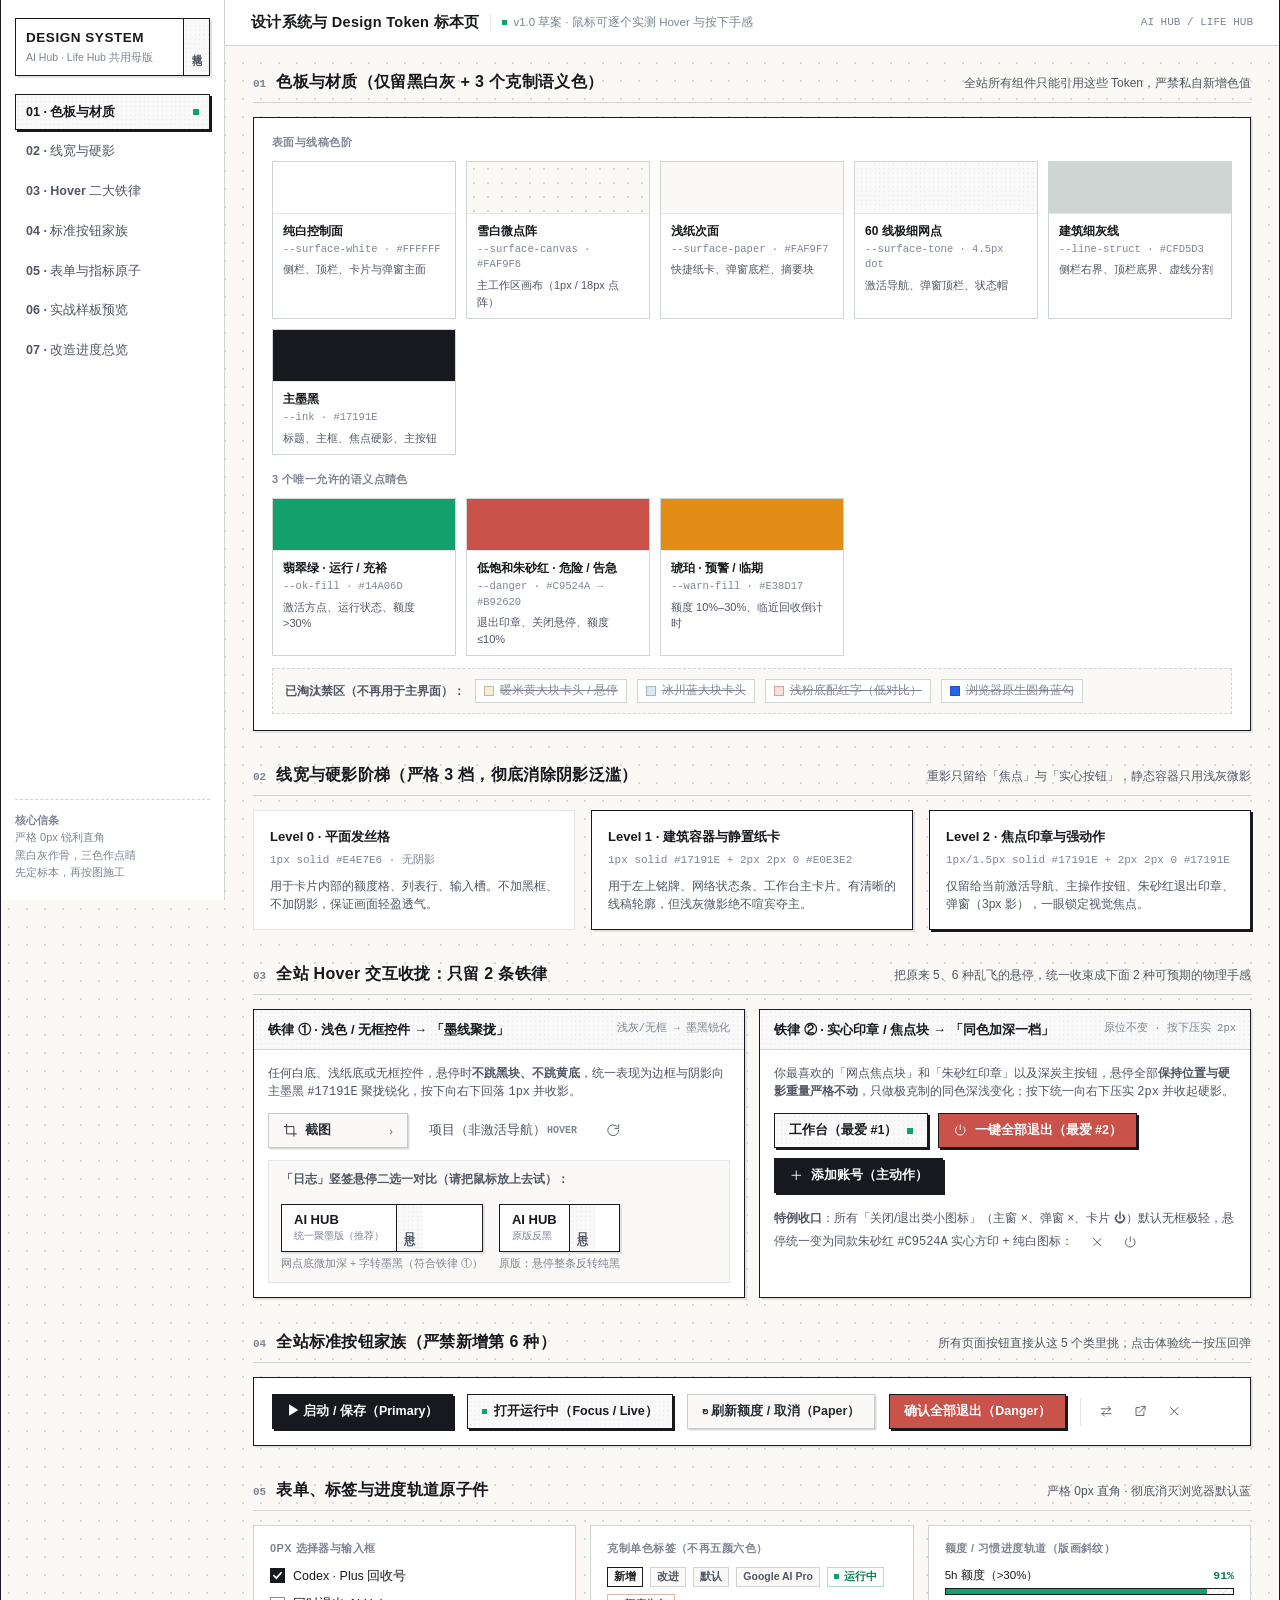
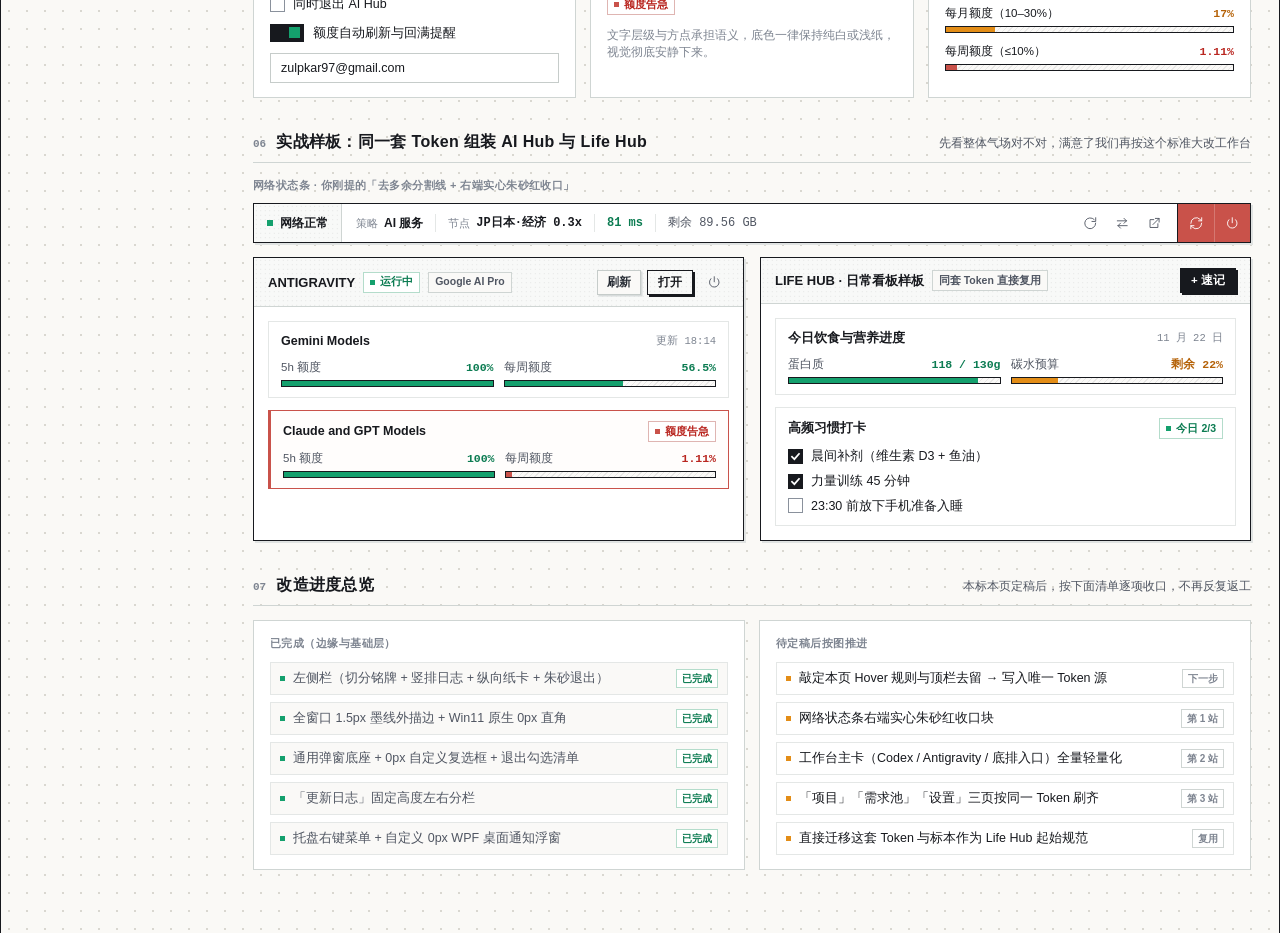
==== 设计系统标本.html @ 858db9a2 "新增 AI Hub & Life Hub 设计系统标本页并修复工作台双列 CSS 笔误" ====
<!DOCTYPE html>
<html lang="zh-CN">
<head>
  <meta charset="UTF-8" />
  <meta name="viewport" content="width=device-width, initial-scale=1.0" />
  <title>AI Hub &amp; Life Hub · Design System 标本页</title>
  <style>
    /* ==========================================================================
       AI HUB / LIFE HUB — UNIFIED DESIGN TOKENS (v1.0 Draft)
       核心 DNA：0px 锐利直角 · 纯白与雪白微点阵 · 60 线网点焦点 · 低饱和朱砂红印章
       ========================================================================== */
    :root {
      /* 1. Surfaces 表面材质 */
      --surface-white: #FFFFFF;        /* 纯白：侧栏、顶栏、卡片主面、弹窗正文 */
      --surface-canvas: #FAF9F6;       /* 雪白点阵底：右侧主画布 */
      --surface-canvas-dot: #D9D7D0;   /* 画布点阵：1px / 18px 步距 */
      --surface-paper: #FAF9F7;        /* 浅纸面：次按钮、表单底框、摘要块 */
      --surface-tone: #F8F9F8;         /* 网点底：激活导航、弹窗顶栏、状态头 */
      --surface-hover: #F5F6F5;        /* 轻悬停纸底 */

      /* 2. Ink & Borders 墨线与灰阶 */
      --ink: #17191E;                  /* 主墨黑：标题、焦点框、硬影、主按钮 */
      --ink-hover: #2C303A;            /* 墨黑主按钮悬停加深/微提亮 */
      --text-body: #262B33;            /* 正文深墨灰 */
      --text-secondary: #505662;       /* 次级说明文字 */
      --text-muted: #7E8591;           /* 弱信息、时间、版本号 */
      --line-struct: #CFD5D3;          /* 建筑分隔线：侧栏右界、顶栏底界、弹窗底线 */
      --line-subtle: #E4E7E6;          /* 内部发丝线：网格内框、卡片内分割 */
      --line-control: #C6CCCA;         /* 纸卡控件默认边框 */

      /* 3. Semantic Accents 仅保留 3 个克制语义色 */
      --ok: #0C7C52;                   /* 翡翠深绿文字 */
      --ok-fill: #14A06D;              /* 翡翠绿方点 / 正常进度条 */
      --warn: #B56208;                 /* 琥珀深字 */
      --warn-fill: #E38D17;            /* 琥珀进度条 / 临期提醒 */
      --danger: #C9524A;               /* 低饱和朱砂红（默认印章底色） */
      --danger-hover: #B92620;         /* 正砖红（悬停加深 / 危险文字） */

      /* 4. Elevation 硬影阶梯（严格 3 档） */
      --shadow-paper: 1.5px 1.5px 0 #D8DCDC;  /* Level 1：浅灰纸影（静置次控件） */
      --shadow-card: 2px 2px 0 #E0E3E2;       /* Level 1+：建筑容器微影（铭牌/网络条/卡片） */
      --shadow-ink: 2px 2px 0 #17191E;        /* Level 2：墨黑实心硬影（激活态/印章按钮） */
      --shadow-modal: 3px 3px 0 #17191E;      /* Level 3：弹窗浮层硬影 */

      /* 5. Motion */
      --t-press: 60ms;
      --t-fast: 90ms;
    }

    *, *::before, *::after {
      box-sizing: border-box;
      border-radius: 0 !important;
      outline: none;
    }

    html, body {
      margin: 0;
      padding: 0;
      background-color: var(--surface-canvas);
      background-image: radial-gradient(var(--surface-canvas-dot) 1px, transparent 1px);
      background-size: 18px 18px;
      color: var(--ink);
      font-family: "Segoe UI Variable Text", "Segoe UI", "Microsoft YaHei UI", "PingFang SC", sans-serif;
      font-size: 13.5px;
      line-height: 1.5;
      -webkit-font-smoothing: antialiased;
    }

    .mono {
      font-family: "Cascadia Mono", "Consolas", "SFMono-Regular", monospace;
      font-variant-numeric: tabular-nums;
    }

    .screentone {
      background-color: var(--surface-tone);
      background-image: radial-gradient(rgba(23, 25, 30, 0.11) 0.65px, transparent 0.65px);
      background-size: 4.5px 4.5px;
    }

    .hatch {
      background-image: repeating-linear-gradient(
        -45deg,
        transparent,
        transparent 3px,
        rgba(23, 25, 30, 0.08) 3px,
        rgba(23, 25, 30, 0.08) 4px
      );
    }

    .ic {
      width: 14.5px;
      height: 14.5px;
      fill: none;
      stroke: currentColor;
      stroke-width: 1.5;
      stroke-linecap: square;
      stroke-linejoin: miter;
      flex-shrink: 0;
    }

    /* ==================== PAGE SHELL ==================== */
    .shell {
      display: flex;
      min-height: 100vh;
      max-width: 1440px;
      margin: 0 auto;
      border-left: 1.5px solid var(--ink);
      border-right: 1.5px solid var(--ink);
      background: transparent;
    }

    .toc {
      width: 224px;
      flex-shrink: 0;
      background: var(--surface-white);
      border-right: 1px solid var(--line-struct);
      padding: 18px 14px;
      position: sticky;
      top: 0;
      height: 100vh;
      display: flex;
      flex-direction: column;
      gap: 18px;
    }

    .toc-brand {
      background: var(--surface-white);
      border: 1px solid var(--ink);
      box-shadow: var(--shadow-card);
      display: flex;
      align-items: stretch;
    }
    .toc-brand-main {
      flex: 1;
      padding: 9px 10px;
    }
    .toc-brand-title {
      font-size: 13.5px;
      font-weight: 800;
      letter-spacing: 0.04em;
    }
    .toc-brand-sub {
      font-size: 10.5px;
      color: var(--text-muted);
      margin-top: 2px;
    }
    .toc-brand-tag {
      width: 26px;
      border-left: 1px solid var(--ink);
      display: flex;
      align-items: center;
      justify-content: center;
      writing-mode: vertical-rl;
      font-size: 10px;
      font-weight: 700;
      letter-spacing: 0.2em;
      padding-top: 0.2em;
      color: var(--text-secondary);
    }

    .toc-nav {
      display: flex;
      flex-direction: column;
      gap: 4px;
    }
    .toc-link {
      display: flex;
      align-items: center;
      justify-content: space-between;
      padding: 7.5px 10px;
      text-decoration: none;
      color: var(--text-secondary);
      border: 1px solid transparent;
      font-size: 12.5px;
      font-weight: 550;
      transition: border-color var(--t-fast) ease, background-color var(--t-fast) ease, color var(--t-fast) ease;
    }
    .toc-link:hover {
      background: var(--surface-hover);
      border-color: var(--line-control);
      color: var(--ink);
    }
    .toc-link.is-active {
      background-color: var(--surface-tone);
      background-image: radial-gradient(rgba(23, 25, 30, 0.11) 0.65px, transparent 0.65px);
      background-size: 4.5px 4.5px;
      border: 1px solid var(--ink);
      box-shadow: var(--shadow-ink);
      color: var(--ink);
      font-weight: 700;
    }
    .toc-dot {
      display: none;
      width: 6px;
      height: 6px;
      background: var(--ok-fill);
    }
    .toc-link.is-active .toc-dot {
      display: inline-block;
    }

    .toc-foot {
      margin-top: auto;
      padding-top: 12px;
      border-top: 1px dashed var(--line-struct);
      font-size: 11px;
      color: var(--text-muted);
      line-height: 1.6;
    }

    .main {
      flex: 1;
      min-width: 0;
      display: flex;
      flex-direction: column;
    }

    .topbar {
      height: 46px;
      background: var(--surface-white);
      border-bottom: 1px solid var(--line-struct);
      padding: 0 26px;
      display: flex;
      align-items: center;
      justify-content: space-between;
      position: sticky;
      top: 0;
      z-index: 20;
    }
    .topbar-left {
      display: flex;
      align-items: center;
      gap: 11px;
    }
    .topbar h1 {
      margin: 0;
      font-size: 14.5px;
      font-weight: 800;
      letter-spacing: 0.02em;
    }
    .topbar-sub {
      font-size: 11.5px;
      color: var(--text-muted);
      padding-left: 11px;
      border-left: 1px solid var(--line-subtle);
      display: inline-flex;
      align-items: center;
      gap: 6px;
    }
    .dot-ok { width: 5px; height: 5px; background: var(--ok-fill); display: inline-block; }
    .dot-warn { width: 5px; height: 5px; background: var(--warn-fill); display: inline-block; }
    .dot-danger { width: 5px; height: 5px; background: var(--danger); display: inline-block; }

    .content {
      padding: 24px 28px 64px;
      display: flex;
      flex-direction: column;
      gap: 32px;
    }

    /* ==================== SECTION BLOCKS ==================== */
    .sec {
      display: flex;
      flex-direction: column;
      gap: 14px;
      scroll-margin-top: 66px;
    }
    .sec-head {
      display: flex;
      align-items: baseline;
      justify-content: space-between;
      gap: 12px;
      padding-bottom: 8px;
      border-bottom: 1px solid var(--line-struct);
    }
    .sec-title-wrap {
      display: flex;
      align-items: baseline;
      gap: 10px;
    }
    .sec-num {
      font-size: 11px;
      font-weight: 700;
      color: var(--text-muted);
    }
    .sec h2 {
      margin: 0;
      font-size: 16px;
      font-weight: 800;
      letter-spacing: 0.02em;
    }
    .sec-note {
      font-size: 12px;
      color: var(--text-secondary);
    }

    .panel {
      background: var(--surface-white);
      border: 1px solid var(--ink);
      box-shadow: var(--shadow-card);
      padding: 16px 18px;
    }
    .panel-soft {
      background: var(--surface-white);
      border: 1px solid var(--line-struct);
      padding: 14px 16px;
    }
    .sub-label {
      font-size: 11px;
      font-weight: 700;
      letter-spacing: 0.04em;
      color: var(--text-muted);
      margin: 0 0 10px;
      text-transform: uppercase;
    }

    /* ==================== 01. COLOR & SURFACE SWATCHES ==================== */
    .swatch-grid {
      display: grid;
      grid-template-columns: repeat(auto-fill, minmax(168px, 1fr));
      gap: 10px;
    }
    .swatch {
      border: 1px solid var(--line-struct);
      background: var(--surface-white);
      display: flex;
      flex-direction: column;
    }
    .swatch-chip {
      height: 52px;
      border-bottom: 1px solid var(--line-subtle);
      position: relative;
      display: flex;
      align-items: flex-end;
      justify-content: flex-end;
      padding: 6px;
    }
    .swatch-chip.is-canvas {
      background-color: var(--surface-canvas);
      background-image: radial-gradient(var(--surface-canvas-dot) 1px, transparent 1px);
      background-size: 14px 14px;
    }
    .swatch-body {
      padding: 8px 10px;
      display: flex;
      flex-direction: column;
      gap: 2px;
    }
    .swatch-name {
      font-size: 12px;
      font-weight: 700;
    }
    .swatch-token {
      font-size: 10.5px;
      color: var(--text-muted);
    }
    .swatch-use {
      font-size: 11px;
      color: var(--text-secondary);
      margin-top: 2px;
    }

    .ban-strip {
      margin-top: 12px;
      padding: 10px 12px;
      border: 1px dashed var(--line-struct);
      background: var(--surface-paper);
      display: flex;
      align-items: center;
      flex-wrap: wrap;
      gap: 10px;
      font-size: 12px;
      color: var(--text-secondary);
    }
    .ban-chip {
      display: inline-flex;
      align-items: center;
      gap: 6px;
      padding: 2px 8px;
      border: 1px solid var(--line-struct);
      background: var(--surface-white);
      text-decoration: line-through;
      color: var(--text-muted);
      font-size: 11.5px;
    }
    .ban-dot {
      width: 10px;
      height: 10px;
      border: 1px solid rgba(23, 25, 30, 0.25);
      display: inline-block;
    }

    /* ==================== 02. ELEVATION SCALE ==================== */
    .elev-grid {
      display: grid;
      grid-template-columns: repeat(3, minmax(0, 1fr));
      gap: 16px;
    }
    .elev-card {
      background: var(--surface-white);
      padding: 16px;
      display: flex;
      flex-direction: column;
      gap: 6px;
    }
    .elev-0 { border: 1px solid var(--line-subtle); }
    .elev-1 { border: 1px solid var(--ink); box-shadow: var(--shadow-card); }
    .elev-2 { border: 1.5px solid var(--ink); box-shadow: var(--shadow-ink); }
    .elev-title { font-size: 13px; font-weight: 800; }
    .elev-spec { font-size: 11px; color: var(--text-muted); }
    .elev-desc { font-size: 12px; color: var(--text-secondary); margin-top: 2px; }

    /* ==================== 03 & 04. UNIFIED BUTTONS & 2 HOVER LAWS ==================== */
    button { font-family: inherit; cursor: pointer; }

    /* Standard 1: Primary Ink Stamp */
    .ds-btn {
      display: inline-flex;
      align-items: center;
      justify-content: center;
      gap: 7px;
      font-size: 12.5px;
      font-weight: 650;
      padding: 8px 14px;
      white-space: nowrap;
      transition: background-color var(--t-fast) ease, border-color var(--t-fast) ease, color var(--t-fast) ease, box-shadow var(--t-fast) ease, transform var(--t-press) ease;
    }
    .ds-btn-primary {
      background: var(--ink);
      border: 1.5px solid var(--ink);
      box-shadow: var(--shadow-ink);
      color: var(--surface-white);
    }
    .ds-btn-primary:hover {
      background: var(--ink-hover);
    }
    .ds-btn-primary:active {
      transform: translate(2px, 2px);
      box-shadow: none;
    }

    /* Standard 2: Focus / Active Halftone Stamp (User Favorite #1) */
    .ds-btn-focus {
      background-color: var(--surface-tone);
      background-image: radial-gradient(rgba(23, 25, 30, 0.11) 0.65px, transparent 0.65px);
      background-size: 4.5px 4.5px;
      border: 1px solid var(--ink);
      box-shadow: var(--shadow-ink);
      color: var(--ink);
      font-weight: 700;
    }
    .ds-btn-focus:hover {
      background-color: #EFF2F0;
    }
    .ds-btn-focus:active {
      transform: translate(1.5px, 1.5px);
      box-shadow: none;
    }

    /* Standard 3: Paper Elevation Secondary (Sidebar Tools / Secondary Actions) */
    .ds-btn-paper {
      background: var(--surface-paper);
      border: 1px solid var(--line-control);
      box-shadow: var(--shadow-paper);
      color: var(--text-body);
    }
    .ds-btn-paper:hover {
      background: var(--surface-white);
      border-color: var(--ink);
      box-shadow: 1.5px 1.5px 0 var(--ink);
      color: var(--ink);
    }
    .ds-btn-paper:active {
      transform: translate(1px, 1px);
      box-shadow: none;
    }

    /* Standard 4: Vermilion Danger Stamp (User Favorite #2) */
    .ds-btn-danger {
      background: var(--danger);
      border: 1.5px solid var(--ink);
      box-shadow: var(--shadow-ink);
      color: var(--surface-white);
    }
    .ds-btn-danger:hover {
      background: var(--danger-hover);
    }
    .ds-btn-danger:active {
      transform: translate(2px, 2px);
      box-shadow: none;
    }

    /* Standard 5: Frameless Ghost Icon */
    .ds-icon-btn {
      width: 30px;
      height: 28px;
      padding: 0;
      border: 1px solid transparent;
      background: transparent;
      color: var(--text-secondary);
      display: inline-grid;
      place-items: center;
      transition: background-color var(--t-fast) ease, border-color var(--t-fast) ease, color var(--t-fast) ease, transform var(--t-press) ease;
    }
    .ds-icon-btn:hover {
      background: var(--surface-white);
      border-color: var(--ink);
      color: var(--ink);
    }
    .ds-icon-btn:active {
      background: #ECEEEB;
      transform: translate(1px, 1px);
    }
    .ds-icon-btn.is-danger:hover {
      background: var(--danger);
      border-color: var(--ink);
      color: var(--surface-white);
    }
    .ds-icon-btn.is-danger:active {
      background: var(--danger-hover);
      border-color: var(--ink);
      color: var(--surface-white);
    }

    .hover-law-grid {
      display: grid;
      grid-template-columns: 1fr 1fr;
      gap: 14px;
    }
    .law-box {
      background: var(--surface-white);
      border: 1px solid var(--ink);
      box-shadow: var(--shadow-card);
      display: flex;
      flex-direction: column;
    }
    .law-head {
      padding: 10px 14px;
      border-bottom: 1px solid var(--line-struct);
      display: flex;
      align-items: center;
      justify-content: space-between;
    }
    .law-head strong { font-size: 13px; }
    .law-body {
      padding: 14px;
      display: flex;
      flex-direction: column;
      gap: 12px;
    }
    .law-desc {
      margin: 0;
      font-size: 12px;
      color: var(--text-secondary);
    }
    .demo-row {
      display: flex;
      align-items: center;
      flex-wrap: wrap;
      gap: 10px;
    }

    /* Unified Log Tab Comparison */
    .log-tab-compare {
      display: flex;
      align-items: center;
      gap: 16px;
      flex-wrap: wrap;
      padding: 10px 12px;
      background: var(--surface-paper);
      border: 1px solid var(--line-subtle);
    }
    .mini-plate {
      background: var(--surface-white);
      border: 1px solid var(--ink);
      box-shadow: var(--shadow-card);
      display: inline-flex;
      align-items: stretch;
      height: 48px;
    }
    .mini-plate-left {
      padding: 0 12px;
      display: flex;
      flex-direction: column;
      justify-content: center;
    }
    .mini-plate-left strong { font-size: 13px; line-height: 1.15; }
    .mini-plate-left span { font-size: 10px; color: var(--text-muted); }
    .mini-log-unified {
      width: 26px;
      border: none;
      border-left: 1px solid var(--ink);
      writing-mode: vertical-rl;
      font-size: 10.5px;
      font-weight: 700;
      letter-spacing: 0.2em;
      padding-top: 0.2em;
      display: flex;
      align-items: center;
      justify-content: center;
      color: var(--text-secondary);
      background-color: var(--surface-tone);
      background-image: radial-gradient(rgba(23, 25, 30, 0.11) 0.65px, transparent 0.65px);
      background-size: 4.5px 4.5px;
      transition: background-color var(--t-fast) ease, color var(--t-fast) ease;
    }
    .mini-log-unified:hover {
      background-color: #EAECEB;
      color: var(--ink);
    }
    .mini-log-dark {
      width: 26px;
      border: none;
      border-left: 1px solid var(--ink);
      writing-mode: vertical-rl;
      font-size: 10.5px;
      font-weight: 700;
      letter-spacing: 0.2em;
      padding-top: 0.2em;
      display: flex;
      align-items: center;
      justify-content: center;
      color: var(--text-secondary);
      background-color: var(--surface-tone);
      background-image: radial-gradient(rgba(23, 25, 30, 0.11) 0.65px, transparent 0.65px);
      background-size: 4.5px 4.5px;
      transition: background-color var(--t-fast) ease, color var(--t-fast) ease;
    }
    .mini-log-dark:hover {
      background-color: var(--ink);
      background-image: none;
      color: var(--surface-white);
    }

    .nav-demo-item {
      width: 170px;
      padding: 8px 10px;
      border: 1px solid transparent;
      background: transparent;
      color: var(--text-secondary);
      font-size: 12.5px;
      font-weight: 550;
      display: flex;
      align-items: center;
      justify-content: space-between;
      transition: border-color var(--t-fast) ease, background-color var(--t-fast) ease, color var(--t-fast) ease;
    }
    .nav-demo-item:hover {
      background: var(--surface-hover);
      border-color: var(--line-control);
      color: var(--ink);
    }

    /* ==================== 05. ATOMS: FORMS, TAGS, METERS ==================== */
    .atoms-grid {
      display: grid;
      grid-template-columns: repeat(3, minmax(0, 1fr));
      gap: 14px;
    }
    .check-row {
      display: flex;
      align-items: center;
      gap: 8px;
      font-size: 12.5px;
      cursor: pointer;
    }
    input[type="checkbox"].ds-chk {
      appearance: none;
      -webkit-appearance: none;
      width: 15px;
      height: 15px;
      margin: 0;
      border: 1.5px solid #8A919C;
      background: var(--surface-white);
      cursor: pointer;
      transition: background-color var(--t-fast) ease, border-color var(--t-fast) ease;
    }
    input[type="checkbox"].ds-chk:hover { border-color: var(--ink); }
    input[type="checkbox"].ds-chk:checked {
      background-color: var(--ink);
      border-color: var(--ink);
      background-image: url("data:image/svg+xml,%3Csvg xmlns='http://www.w3.org/2000/svg' viewBox='0 0 12 12'%3E%3Cpath d='M2.2 6.3 4.8 8.9 9.8 3.2' fill='none' stroke='%23FFFFFF' stroke-width='1.9' stroke-linecap='square' stroke-linejoin='miter'/%3E%3C/svg%3E");
      background-repeat: no-repeat;
      background-position: center;
      background-size: 11px 11px;
    }

    .ds-toggle {
      position: relative;
      display: inline-flex;
      align-items: center;
      gap: 9px;
      cursor: pointer;
      font-size: 12.5px;
    }
    .ds-toggle input { position: absolute; opacity: 0; pointer-events: none; }
    .ds-toggle-track {
      width: 34px;
      height: 18px;
      border: 1.5px solid var(--ink);
      background: var(--surface-paper);
      position: relative;
      transition: background-color var(--t-fast) ease;
    }
    .ds-toggle-thumb {
      position: absolute;
      top: 2px;
      left: 2px;
      width: 11px;
      height: 11px;
      background: var(--ink);
      transition: transform 110ms ease, background-color 110ms ease;
    }
    .ds-toggle input:checked + .ds-toggle-track {
      background: var(--ink);
    }
    .ds-toggle input:checked + .ds-toggle-track .ds-toggle-thumb {
      transform: translateX(16px);
      background: var(--ok-fill);
    }

    .ds-input {
      width: 100%;
      padding: 7px 10px;
      border: 1px solid var(--line-control);
      background: var(--surface-white);
      color: var(--ink);
      font-size: 12.5px;
    }
    .ds-input:focus {
      border-color: var(--ink);
    }

    .ds-tag {
      font-size: 10.5px;
      font-weight: 700;
      padding: 1.5px 6px;
      border: 1px solid var(--line-struct);
      background: var(--surface-paper);
      color: var(--text-secondary);
      display: inline-flex;
      align-items: center;
      gap: 5px;
    }
    .ds-tag.is-ink { border-color: var(--ink); background: var(--surface-white); color: var(--ink); }
    .ds-tag.is-ok { border-color: #B4DCCB; background: var(--surface-white); color: var(--ok); }
    .ds-tag.is-danger { border-color: #DFB5B2; background: var(--surface-white); color: var(--danger-hover); }

    .meter-demo {
      display: flex;
      flex-direction: column;
      gap: 10px;
    }
    .meter-row {
      display: flex;
      flex-direction: column;
      gap: 4px;
    }
    .meter-top {
      display: flex;
      justify-content: space-between;
      font-size: 11.5px;
    }
    .meter-track {
      height: 7px;
      border: 1px solid var(--ink);
      background-color: var(--surface-paper);
      position: relative;
      overflow: hidden;
    }
    .meter-fill {
      height: 100%;
    }
    .meter-fill.ok { background: var(--ok-fill); }
    .meter-fill.warn { background: var(--warn-fill); }
    .meter-fill.danger { background: var(--danger); }

    /* ==================== 06. COMPOSITE MOCKS (AI HUB + LIFE HUB) ==================== */
    /* Network bar with Vermilion End-Cap */
    .net-mock {
      background: var(--surface-white);
      border: 1px solid var(--ink);
      box-shadow: var(--shadow-card);
      min-height: 40px;
      display: flex;
      align-items: stretch;
      justify-content: space-between;
    }
    .net-mock-cap {
      border-right: 1px solid var(--line-struct);
      padding: 0 13px;
      display: flex;
      align-items: center;
      gap: 7px;
      font-size: 12px;
      font-weight: 750;
      white-space: nowrap;
    }
    .net-mock-cells {
      flex: 1;
      display: flex;
      align-items: center;
      padding: 0 14px;
      font-size: 12px;
      gap: 0;
      overflow: hidden;
    }
    .net-mock-cell {
      padding: 0 12px;
      border-right: 1px solid var(--line-subtle);
      display: flex;
      align-items: center;
      gap: 6px;
      white-space: nowrap;
    }
    .net-mock-cell:first-child { padding-left: 0; }
    .net-mock-cell:last-child { border-right: none; }
    .net-mock-k { color: var(--text-muted); font-size: 11px; }
    .net-mock-neutral {
      display: flex;
      align-items: center;
      gap: 2px;
      padding: 0 8px;
    }
    .net-mock-danger-cap {
      background: var(--danger);
      border-left: 1px solid var(--ink);
      display: flex;
      align-items: stretch;
    }
    .net-mock-danger-btn {
      width: 36px;
      border: none;
      background: transparent;
      color: var(--surface-white);
      display: grid;
      place-items: center;
      transition: background-color var(--t-fast) ease;
    }
    .net-mock-danger-btn + .net-mock-danger-btn {
      border-left: 1px solid rgba(255, 255, 255, 0.22);
    }
    .net-mock-danger-btn:hover {
      background: var(--danger-hover);
    }

    .preview-2col {
      display: grid;
      grid-template-columns: 1fr 1fr;
      gap: 16px;
    }

    .card-specimen {
      background: var(--surface-white);
      border: 1px solid var(--ink);
      box-shadow: var(--shadow-card);
      display: flex;
      flex-direction: column;
    }
    .card-specimen-head {
      padding: 10px 14px;
      border-bottom: 1px solid var(--line-struct);
      display: flex;
      align-items: center;
      justify-content: space-between;
      gap: 10px;
    }
    .card-specimen-title {
      display: flex;
      align-items: center;
      gap: 8px;
      font-size: 13px;
      font-weight: 800;
    }
    .card-specimen-body {
      padding: 14px;
      display: flex;
      flex-direction: column;
      gap: 12px;
    }
    .inner-slot {
      border: 1px solid var(--line-subtle);
      background: var(--surface-white);
      padding: 10px 12px;
      display: flex;
      flex-direction: column;
      gap: 8px;
    }
    .inner-slot.is-alert {
      border-color: var(--danger);
      border-left: 3px solid var(--danger);
      background: #FFFDFC;
    }
    .inner-slot-grid {
      display: grid;
      grid-template-columns: 1fr 1fr;
      gap: 10px;
    }

    /* ==================== 07. ROADMAP CHECKLIST ==================== */
    .roadmap-grid {
      display: grid;
      grid-template-columns: 1fr 1fr;
      gap: 14px;
    }
    .road-list {
      margin: 0;
      padding: 0;
      list-style: none;
      display: flex;
      flex-direction: column;
      gap: 7px;
      font-size: 12.5px;
    }
    .road-list li {
      display: flex;
      align-items: center;
      gap: 8px;
      padding: 6px 9px;
      border: 1px solid var(--line-subtle);
      background: var(--surface-white);
    }
    .road-list li.is-done {
      background: var(--surface-paper);
      color: var(--text-secondary);
    }
    .road-badge {
      font-size: 10px;
      font-weight: 700;
      padding: 1px 5px;
      margin-left: auto;
      border: 1px solid var(--line-struct);
      color: var(--text-muted);
    }
    .road-list li.is-done .road-badge {
      border-color: #B4DCCB;
      color: var(--ok);
      background: var(--surface-white);
    }

    @media (max-width: 1020px) {
      .elev-grid, .atoms-grid, .hover-law-grid, .preview-2col, .roadmap-grid {
        grid-template-columns: 1fr;
      }
      .toc { display: none; }
    }
  </style>
</head>
<body>
  <div class="shell">
    <!-- LEFT DIRECTORY (Using the Exact Same Sidebar Language) -->
    <aside class="toc">
      <div class="toc-brand">
        <div class="toc-brand-main">
          <div class="toc-brand-title">DESIGN SYSTEM</div>
          <div class="toc-brand-sub">AI Hub · Life Hub 共用母版</div>
        </div>
        <div class="toc-brand-tag screentone">规范</div>
      </div>

      <nav class="toc-nav" id="toc-nav">
        <a class="toc-link is-active" href="#sec-tokens"><span>01 · 色板与材质</span><span class="toc-dot"></span></a>
        <a class="toc-link" href="#sec-elevation"><span>02 · 线宽与硬影</span><span class="toc-dot"></span></a>
        <a class="toc-link" href="#sec-hover"><span>03 · Hover 二大铁律</span><span class="toc-dot"></span></a>
        <a class="toc-link" href="#sec-buttons"><span>04 · 标准按钮家族</span><span class="toc-dot"></span></a>
        <a class="toc-link" href="#sec-atoms"><span>05 · 表单与指标原子</span><span class="toc-dot"></span></a>
        <a class="toc-link" href="#sec-composites"><span>06 · 实战样板预览</span><span class="toc-dot"></span></a>
        <a class="toc-link" href="#sec-roadmap"><span>07 · 改造进度总览</span><span class="toc-dot"></span></a>
      </nav>

      <div class="toc-foot">
        <strong>核心信条</strong><br />
        严格 0px 锐利直角<br />
        黑白灰作骨，三色作点睛<br />
        先定标本，再按图施工
      </div>
    </aside>

    <!-- RIGHT SPECIMEN CANVAS -->
    <div class="main">
      <header class="topbar">
        <div class="topbar-left">
          <h1>设计系统与 Design Token 标本页</h1>
          <span class="topbar-sub"><span class="dot-ok"></span>v1.0 草案 · 鼠标可逐个实测 Hover 与按下手感</span>
        </div>
        <span class="mono" style="font-size:11px;color:var(--text-muted);">AI HUB / LIFE HUB</span>
      </header>

      <div class="content">
        <!-- 01. COLOR & SURFACE TOKENS -->
        <section class="sec" id="sec-tokens">
          <div class="sec-head">
            <div class="sec-title-wrap"><span class="sec-num mono">01</span><h2>色板与材质（仅留黑白灰 + 3 个克制语义色）</h2></div>
            <span class="sec-note">全站所有组件只能引用这些 Token，严禁私自新增色值</span>
          </div>

          <div class="panel">
            <p class="sub-label">表面与线稿色阶</p>
            <div class="swatch-grid">
              <div class="swatch">
                <div class="swatch-chip" style="background:#FFFFFF;"></div>
                <div class="swatch-body">
                  <div class="swatch-name">纯白控制面</div>
                  <div class="swatch-token mono">--surface-white · #FFFFFF</div>
                  <div class="swatch-use">侧栏、顶栏、卡片与弹窗主面</div>
                </div>
              </div>
              <div class="swatch">
                <div class="swatch-chip is-canvas"></div>
                <div class="swatch-body">
                  <div class="swatch-name">雪白微点阵</div>
                  <div class="swatch-token mono">--surface-canvas · #FAF9F6</div>
                  <div class="swatch-use">主工作区画布（1px / 18px 点阵）</div>
                </div>
              </div>
              <div class="swatch">
                <div class="swatch-chip" style="background:#FAF9F7;"></div>
                <div class="swatch-body">
                  <div class="swatch-name">浅纸次面</div>
                  <div class="swatch-token mono">--surface-paper · #FAF9F7</div>
                  <div class="swatch-use">快捷纸卡、弹窗底栏、摘要块</div>
                </div>
              </div>
              <div class="swatch">
                <div class="swatch-chip screentone"></div>
                <div class="swatch-body">
                  <div class="swatch-name">60 线极细网点</div>
                  <div class="swatch-token mono">--surface-tone · 4.5px dot</div>
                  <div class="swatch-use">激活导航、弹窗顶栏、状态帽</div>
                </div>
              </div>
              <div class="swatch">
                <div class="swatch-chip" style="background:#CFD5D3;"></div>
                <div class="swatch-body">
                  <div class="swatch-name">建筑细灰线</div>
                  <div class="swatch-token mono">--line-struct · #CFD5D3</div>
                  <div class="swatch-use">侧栏右界、顶栏底界、虚线分割</div>
                </div>
              </div>
              <div class="swatch">
                <div class="swatch-chip" style="background:#17191E;"></div>
                <div class="swatch-body">
                  <div class="swatch-name">主墨黑</div>
                  <div class="swatch-token mono">--ink · #17191E</div>
                  <div class="swatch-use">标题、主框、焦点硬影、主按钮</div>
                </div>
              </div>
            </div>

            <p class="sub-label" style="margin-top:16px;">3 个唯一允许的语义点睛色</p>
            <div class="swatch-grid">
              <div class="swatch">
                <div class="swatch-chip" style="background:#14A06D;"></div>
                <div class="swatch-body">
                  <div class="swatch-name">翡翠绿 · 运行 / 充裕</div>
                  <div class="swatch-token mono">--ok-fill · #14A06D</div>
                  <div class="swatch-use">激活方点、运行状态、额度 &gt;30%</div>
                </div>
              </div>
              <div class="swatch">
                <div class="swatch-chip" style="background:#C9524A;"></div>
                <div class="swatch-body">
                  <div class="swatch-name">低饱和朱砂红 · 危险 / 告急</div>
                  <div class="swatch-token mono">--danger · #C9524A → #B92620</div>
                  <div class="swatch-use">退出印章、关闭悬停、额度 ≤10%</div>
                </div>
              </div>
              <div class="swatch">
                <div class="swatch-chip" style="background:#E38D17;"></div>
                <div class="swatch-body">
                  <div class="swatch-name">琥珀 · 预警 / 临期</div>
                  <div class="swatch-token mono">--warn-fill · #E38D17</div>
                  <div class="swatch-use">额度 10%–30%、临近回收倒计时</div>
                </div>
              </div>
            </div>

            <div class="ban-strip">
              <strong>已淘汰禁区（不再用于主界面）：</strong>
              <span class="ban-chip"><span class="ban-dot" style="background:#F7EFD2;"></span>暖米黄大块卡头 / 悬停</span>
              <span class="ban-chip"><span class="ban-dot" style="background:#D8E9F4;"></span>冰川蓝大块卡头</span>
              <span class="ban-chip"><span class="ban-dot" style="background:#FBDCD8;"></span>浅粉底配红字（低对比）</span>
              <span class="ban-chip"><span class="ban-dot" style="background:#2563EB;"></span>浏览器原生圆角蓝勾</span>
            </div>
          </div>
        </section>

        <!-- 02. ELEVATION & STROKE SCALE -->
        <section class="sec" id="sec-elevation">
          <div class="sec-head">
            <div class="sec-title-wrap"><span class="sec-num mono">02</span><h2>线宽与硬影阶梯（严格 3 档，彻底消除阴影泛滥）</h2></div>
            <span class="sec-note">重影只留给「焦点」与「实心按钮」，静态容器只用浅灰微影</span>
          </div>

          <div class="elev-grid">
            <div class="elev-card elev-0">
              <div class="elev-title">Level 0 · 平面发丝格</div>
              <div class="elev-spec mono">1px solid #E4E7E6 · 无阴影</div>
              <div class="elev-desc">用于卡片内部的额度格、列表行、输入槽。不加黑框、不加阴影，保证画面轻盈透气。</div>
            </div>
            <div class="elev-card elev-1">
              <div class="elev-title">Level 1 · 建筑容器与静置纸卡</div>
              <div class="elev-spec mono">1px solid #17191E + 2px 2px 0 #E0E3E2</div>
              <div class="elev-desc">用于左上铭牌、网络状态条、工作台主卡片。有清晰的线稿轮廓，但浅灰微影绝不喧宾夺主。</div>
            </div>
            <div class="elev-card elev-2">
              <div class="elev-title">Level 2 · 焦点印章与强动作</div>
              <div class="elev-spec mono">1px/1.5px solid #17191E + 2px 2px 0 #17191E</div>
              <div class="elev-desc">仅留给当前激活导航、主操作按钮、朱砂红退出印章、弹窗（3px 影），一眼锁定视觉焦点。</div>
            </div>
          </div>
        </section>

        <!-- 03. TWO HOVER LAWS -->
        <section class="sec" id="sec-hover">
          <div class="sec-head">
            <div class="sec-title-wrap"><span class="sec-num mono">03</span><h2>全站 Hover 交互收拢：只留 2 条铁律</h2></div>
            <span class="sec-note">把原来 5、6 种乱飞的悬停，统一收束成下面 2 种可预期的物理手感</span>
          </div>

          <div class="hover-law-grid">
            <div class="law-box">
              <div class="law-head screentone">
                <strong>铁律 ① · 浅色 / 无框控件 → 「墨线聚拢」</strong>
                <span class="mono" style="font-size:10.5px;color:var(--text-muted);">浅灰/无框 → 墨黑锐化</span>
              </div>
              <div class="law-body">
                <p class="law-desc">任何白底、浅纸底或无框控件，悬停时<strong>不跳黑块、不跳黄底</strong>，统一表现为边框与阴影向主墨黑 <code>#17191E</code> 聚拢锐化，按下向右下回落 <code>1px</code> 并收影。</p>
                <div class="demo-row">
                  <button type="button" class="ds-btn ds-btn-paper" style="width:140px;justify-content:space-between;">
                    <span style="display:inline-flex;align-items:center;gap:7px;">
                      <svg class="ic" viewBox="0 0 24 24"><path d="M6 2v16h16"/><path d="M18 22V6H2"/></svg>截图
                    </span>
                    <span style="color:var(--text-muted);font-size:11px;">›</span>
                  </button>
                  <button type="button" class="nav-demo-item">
                    <span>项目（非激活导航）</span>
                    <span class="mono" style="font-size:10px;color:var(--text-muted);">HOVER</span>
                  </button>
                  <button type="button" class="ds-icon-btn" title="刷新">
                    <svg class="ic" viewBox="0 0 24 24"><path d="M21 12a9 9 0 1 1-2.64-6.36"/><path d="M21 3v6h-6"/></svg>
                  </button>
                </div>

                <div class="log-tab-compare">
                  <div style="font-size:11.5px;color:var(--text-secondary);width:100%;">
                    <strong>「日志」竖签悬停二选一对比（请把鼠标放上去试）：</strong>
                  </div>
                  <div style="display:flex;flex-direction:column;gap:4px;">
                    <div class="mini-plate">
                      <div class="mini-plate-left"><strong>AI HUB</strong><span>统一聚墨版（推荐）</span></div>
                      <button type="button" class="mini-log-unified">日志</button>
                    </div>
                    <span style="font-size:10.5px;color:var(--text-muted);">网点底微加深 + 字转墨黑（符合铁律 ①）</span>
                  </div>
                  <div style="display:flex;flex-direction:column;gap:4px;">
                    <div class="mini-plate">
                      <div class="mini-plate-left"><strong>AI HUB</strong><span>原版反黑</span></div>
                      <button type="button" class="mini-log-dark">日志</button>
                    </div>
                    <span style="font-size:10.5px;color:var(--text-muted);">原版：悬停整条反转纯黑</span>
                  </div>
                </div>
              </div>
            </div>

            <div class="law-box">
              <div class="law-head screentone">
                <strong>铁律 ② · 实心印章 / 焦点块 → 「同色加深一档」</strong>
                <span class="mono" style="font-size:10.5px;color:var(--text-muted);">原位不变 · 按下压实 2px</span>
              </div>
              <div class="law-body">
                <p class="law-desc">你最喜欢的「网点焦点块」和「朱砂红印章」以及深炭主按钮，悬停全部<strong>保持位置与硬影重量严格不动</strong>，只做极克制的同色深浅变化；按下统一向右下压实 <code>2px</code> 并收起硬影。</p>
                <div class="demo-row">
                  <button type="button" class="ds-btn ds-btn-focus" style="min-width:154px;justify-content:space-between;">
                    <span>工作台（最爱 #1）</span>
                    <span style="width:6px;height:6px;background:var(--ok-fill);"></span>
                  </button>
                  <button type="button" class="ds-btn ds-btn-danger">
                    <svg class="ic" viewBox="0 0 24 24"><path d="M12 3v8"/><path d="M6.3 6.3a8 8 0 1 0 11.4 0"/></svg>
                    一键全部退出（最爱 #2）
                  </button>
                  <button type="button" class="ds-btn ds-btn-primary">
                    <svg class="ic" viewBox="0 0 24 24"><path d="M12 5v14M5 12h14"/></svg>
                    添加账号（主动作）
                  </button>
                </div>
                <p class="law-desc" style="margin-top:4px;">
                  <strong>特例收口</strong>：所有「关闭/退出类小图标」（主窗 <code>×</code>、弹窗 <code>×</code>、卡片 <code>⏻</code>）默认无框极轻，悬停统一变为同款朱砂红 <code>#C9524A</code> 实心方印 + 纯白图标：
                  <button type="button" class="ds-icon-btn is-danger" title="关闭窗口" style="vertical-align:middle;margin-left:6px;">
                    <svg class="ic" viewBox="0 0 24 24"><path d="M18 6 6 18M6 6l12 12"/></svg>
                  </button>
                  <button type="button" class="ds-icon-btn is-danger" title="关闭应用" style="vertical-align:middle;">
                    <svg class="ic" viewBox="0 0 24 24"><path d="M12 3v8"/><path d="M6.3 6.3a8 8 0 1 0 11.4 0"/></svg>
                  </button>
                </p>
              </div>
            </div>
          </div>
        </section>

        <!-- 04. STANDARD BUTTON FAMILY -->
        <section class="sec" id="sec-buttons">
          <div class="sec-head">
            <div class="sec-title-wrap"><span class="sec-num mono">04</span><h2>全站标准按钮家族（严禁新增第 6 种）</h2></div>
            <span class="sec-note">所有页面按钮直接从这 5 个类里挑，点击体验统一按压回弹</span>
          </div>

          <div class="panel">
            <div class="demo-row" style="gap:14px;">
              <button type="button" class="ds-btn ds-btn-primary">▶ 启动 / 保存（Primary）</button>
              <button type="button" class="ds-btn ds-btn-focus"><span class="dot-ok"></span>打开运行中（Focus / Live）</button>
              <button type="button" class="ds-btn ds-btn-paper">↻ 刷新额度 / 取消（Paper）</button>
              <button type="button" class="ds-btn ds-btn-danger">确认全部退出（Danger）</button>
              <span style="display:inline-flex;align-items:center;gap:4px;padding-left:10px;border-left:1px solid var(--line-subtle);">
                <button type="button" class="ds-icon-btn" title="切换"><svg class="ic" viewBox="0 0 24 24"><path d="M4 8h15m-4-4 4 4-4 4M20 16H5m4-4-4 4 4 4"/></svg></button>
                <button type="button" class="ds-icon-btn" title="外部打开"><svg class="ic" viewBox="0 0 24 24"><path d="M14 4h6v6"/><path d="M10 14 20 4"/><path d="M18 13v6H5V6h6"/></svg></button>
                <button type="button" class="ds-icon-btn is-danger" title="关闭"><svg class="ic" viewBox="0 0 24 24"><path d="M18 6 6 18M6 6l12 12"/></svg></button>
              </span>
            </div>
          </div>
        </section>

        <!-- 05. ATOMS -->
        <section class="sec" id="sec-atoms">
          <div class="sec-head">
            <div class="sec-title-wrap"><span class="sec-num mono">05</span><h2>表单、标签与进度轨道原子件</h2></div>
            <span class="sec-note">严格 0px 直角 · 彻底消灭浏览器默认蓝</span>
          </div>

          <div class="atoms-grid">
            <div class="panel-soft">
              <p class="sub-label">0px 选择器与输入框</p>
              <div style="display:flex;flex-direction:column;gap:10px;">
                <label class="check-row"><input type="checkbox" class="ds-chk" checked /> Codex · Plus 回收号</label>
                <label class="check-row"><input type="checkbox" class="ds-chk" /> 同时退出 AI Hub</label>
                <label class="ds-toggle">
                  <input type="checkbox" checked />
                  <span class="ds-toggle-track"><span class="ds-toggle-thumb"></span></span>
                  <span>额度自动刷新与回满提醒</span>
                </label>
                <input type="text" class="ds-input" value="zulpkar97@gmail.com" />
              </div>
            </div>

            <div class="panel-soft">
              <p class="sub-label">克制单色标签（不再五颜六色）</p>
              <div class="demo-row" style="gap:7px;">
                <span class="ds-tag is-ink">新增</span>
                <span class="ds-tag">改进</span>
                <span class="ds-tag">默认</span>
                <span class="ds-tag">Google AI Pro</span>
                <span class="ds-tag is-ok"><span class="dot-ok"></span>运行中</span>
                <span class="ds-tag is-danger"><span class="dot-danger"></span>额度告急</span>
              </div>
              <p style="margin:12px 0 0;font-size:11.5px;color:var(--text-muted);">
                文字层级与方点承担语义，底色一律保持纯白或浅纸，视觉彻底安静下来。
              </p>
            </div>

            <div class="panel-soft">
              <p class="sub-label">额度 / 习惯进度轨道（版画斜纹）</p>
              <div class="meter-demo">
                <div class="meter-row">
                  <div class="meter-top"><span>5h 额度（&gt;30%）</span><strong class="mono" style="color:var(--ok);">91%</strong></div>
                  <div class="meter-track hatch"><div class="meter-fill ok" style="width:91%;"></div></div>
                </div>
                <div class="meter-row">
                  <div class="meter-top"><span>每月额度（10–30%）</span><strong class="mono" style="color:var(--warn);">17%</strong></div>
                  <div class="meter-track hatch"><div class="meter-fill warn" style="width:17%;"></div></div>
                </div>
                <div class="meter-row">
                  <div class="meter-top"><span>每周额度（≤10%）</span><strong class="mono" style="color:var(--danger-hover);">1.11%</strong></div>
                  <div class="meter-track hatch"><div class="meter-fill danger" style="width:4%;"></div></div>
                </div>
              </div>
            </div>
          </div>
        </section>

        <!-- 06. COMPOSITE PREVIEWS -->
        <section class="sec" id="sec-composites">
          <div class="sec-head">
            <div class="sec-title-wrap"><span class="sec-num mono">06</span><h2>实战样板：同一套 Token 组装 AI Hub 与 Life Hub</h2></div>
            <span class="sec-note">先看整体气场对不对，满意了我们再按这个标准大改工作台</span>
          </div>

          <!-- Network Bar with Vermilion End-Cap -->
          <div>
            <p class="sub-label">网络状态条 · 你刚提的「去多余分割线 + 右端实心朱砂红收口」</p>
            <div class="net-mock">
              <div class="net-mock-cap screentone"><span class="dot-ok" style="width:6px;height:6px;"></span>网络正常</div>
              <div class="net-mock-cells">
                <span class="net-mock-cell"><span class="net-mock-k">策略</span><strong>AI 服务</strong></span>
                <span class="net-mock-cell"><span class="net-mock-k">节点</span><strong class="mono">JP日本·经济 0.3x</strong></span>
                <span class="net-mock-cell"><strong class="mono" style="color:var(--ok);">81 ms</strong></span>
                <span class="net-mock-cell mono" style="color:var(--text-secondary);">剩余 89.56 GB</span>
              </div>
              <div class="net-mock-neutral">
                <button type="button" class="ds-icon-btn" title="刷新网络状态"><svg class="ic" viewBox="0 0 24 24"><path d="M21 12a9 9 0 1 1-2.64-6.36"/><path d="M21 3v6h-6"/></svg></button>
                <button type="button" class="ds-icon-btn" title="切换节点"><svg class="ic" viewBox="0 0 24 24"><path d="M4 8h15m-4-4 4 4-4 4M20 16H5m4-4-4 4 4 4"/></svg></button>
                <button type="button" class="ds-icon-btn" title="打开 Clash Verge"><svg class="ic" viewBox="0 0 24 24"><path d="M14 4h6v6"/><path d="M10 14 20 4"/><path d="M18 13v6H5V6h6"/></svg></button>
              </div>
              <div class="net-mock-danger-cap">
                <button type="button" class="net-mock-danger-btn" title="重启代理"><svg class="ic" viewBox="0 0 24 24"><path d="M3 12a9 9 0 0 1 15.5-6.3L21 8"/><path d="M21 3v5h-5"/><path d="M21 12a9 9 0 0 1-15.5 6.3L3 16"/><path d="M3 21v-5h5"/></svg></button>
                <button type="button" class="net-mock-danger-btn" title="关闭代理"><svg class="ic" viewBox="0 0 24 24"><path d="M12 3v8"/><path d="M6.3 6.3a8 8 0 1 0 11.4 0"/></svg></button>
              </div>
            </div>
          </div>

          <!-- Side-by-Side: AI Hub Workspace Card vs Life Hub Card -->
          <div class="preview-2col">
            <div class="card-specimen">
              <div class="card-specimen-head screentone">
                <div class="card-specimen-title">
                  <span>ANTIGRAVITY</span>
                  <span class="ds-tag is-ok"><span class="dot-ok"></span>运行中</span>
                  <span class="ds-tag">Google AI Pro</span>
                </div>
                <div style="display:flex;align-items:center;gap:6px;">
                  <button type="button" class="ds-btn ds-btn-paper" style="padding:4px 9px;font-size:11.5px;">刷新</button>
                  <button type="button" class="ds-btn ds-btn-focus" style="padding:4px 10px;font-size:11.5px;">打开</button>
                  <button type="button" class="ds-icon-btn is-danger" title="关闭"><svg class="ic" viewBox="0 0 24 24"><path d="M12 3v8"/><path d="M6.3 6.3a8 8 0 1 0 11.4 0"/></svg></button>
                </div>
              </div>
              <div class="card-specimen-body">
                <div class="inner-slot">
                  <div style="display:flex;justify-content:space-between;align-items:center;">
                    <strong style="font-size:12.5px;">Gemini Models</strong>
                    <span class="mono" style="font-size:10.5px;color:var(--text-muted);">更新 18:14</span>
                  </div>
                  <div class="inner-slot-grid">
                    <div class="meter-row">
                      <div class="meter-top"><span style="color:var(--text-secondary);">5h 额度</span><strong class="mono" style="color:var(--ok);">100%</strong></div>
                      <div class="meter-track hatch"><div class="meter-fill ok" style="width:100%;"></div></div>
                    </div>
                    <div class="meter-row">
                      <div class="meter-top"><span style="color:var(--text-secondary);">每周额度</span><strong class="mono" style="color:var(--ok);">56.5%</strong></div>
                      <div class="meter-track hatch"><div class="meter-fill ok" style="width:56.5%;"></div></div>
                    </div>
                  </div>
                </div>

                <div class="inner-slot is-alert">
                  <div style="display:flex;justify-content:space-between;align-items:center;">
                    <strong style="font-size:12.5px;">Claude and GPT Models</strong>
                    <span class="ds-tag is-danger"><span class="dot-danger"></span>额度告急</span>
                  </div>
                  <div class="inner-slot-grid">
                    <div class="meter-row">
                      <div class="meter-top"><span style="color:var(--text-secondary);">5h 额度</span><strong class="mono" style="color:var(--ok);">100%</strong></div>
                      <div class="meter-track hatch"><div class="meter-fill ok" style="width:100%;"></div></div>
                    </div>
                    <div class="meter-row">
                      <div class="meter-top"><span style="color:var(--text-secondary);">每周额度</span><strong class="mono" style="color:var(--danger-hover);">1.11%</strong></div>
                      <div class="meter-track hatch"><div class="meter-fill danger" style="width:3%;"></div></div>
                    </div>
                  </div>
                </div>
              </div>
            </div>

            <div class="card-specimen">
              <div class="card-specimen-head screentone">
                <div class="card-specimen-title">
                  <span>LIFE HUB · 日常看板样板</span>
                  <span class="ds-tag">同套 Token 直接复用</span>
                </div>
                <button type="button" class="ds-btn ds-btn-primary" style="padding:4px 10px;font-size:11.5px;">+ 速记</button>
              </div>
              <div class="card-specimen-body">
                <div class="inner-slot">
                  <div style="display:flex;justify-content:space-between;align-items:center;">
                    <strong style="font-size:12.5px;">今日饮食与营养进度</strong>
                    <span class="mono" style="font-size:10.5px;color:var(--text-muted);">11 月 22 日</span>
                  </div>
                  <div class="inner-slot-grid">
                    <div class="meter-row">
                      <div class="meter-top"><span style="color:var(--text-secondary);">蛋白质</span><strong class="mono" style="color:var(--ok);">118 / 130g</strong></div>
                      <div class="meter-track hatch"><div class="meter-fill ok" style="width:90%;"></div></div>
                    </div>
                    <div class="meter-row">
                      <div class="meter-top"><span style="color:var(--text-secondary);">碳水预算</span><strong class="mono" style="color:var(--warn);">剩余 22%</strong></div>
                      <div class="meter-track hatch"><div class="meter-fill warn" style="width:22%;"></div></div>
                    </div>
                  </div>
                </div>

                <div class="inner-slot">
                  <div style="display:flex;justify-content:space-between;align-items:center;">
                    <strong style="font-size:12.5px;">高频习惯打卡</strong>
                    <span class="ds-tag is-ok"><span class="dot-ok"></span>今日 2/3</span>
                  </div>
                  <div style="display:flex;flex-direction:column;gap:6px;">
                    <label class="check-row"><input type="checkbox" class="ds-chk" checked /> <span>晨间补剂（维生素 D3 + 鱼油）</span></label>
                    <label class="check-row"><input type="checkbox" class="ds-chk" checked /> <span>力量训练 45 分钟</span></label>
                    <label class="check-row"><input type="checkbox" class="ds-chk" /> <span>23:30 前放下手机准备入睡</span></label>
                  </div>
                </div>
              </div>
            </div>
          </div>
        </section>

        <!-- 07. ROADMAP -->
        <section class="sec" id="sec-roadmap">
          <div class="sec-head">
            <div class="sec-title-wrap"><span class="sec-num mono">07</span><h2>改造进度总览</h2></div>
            <span class="sec-note">本标本页定稿后，按下面清单逐项收口，不再反复返工</span>
          </div>

          <div class="roadmap-grid">
            <div class="panel-soft">
              <p class="sub-label">已完成（边缘与基础层）</p>
              <ul class="road-list">
                <li class="is-done"><span class="dot-ok"></span>左侧栏（切分铭牌 + 竖排日志 + 纵向纸卡 + 朱砂退出）<span class="road-badge">已完成</span></li>
                <li class="is-done"><span class="dot-ok"></span>全窗口 1.5px 墨线外描边 + Win11 原生 0px 直角<span class="road-badge">已完成</span></li>
                <li class="is-done"><span class="dot-ok"></span>通用弹窗底座 + 0px 自定义复选框 + 退出勾选清单<span class="road-badge">已完成</span></li>
                <li class="is-done"><span class="dot-ok"></span>「更新日志」固定高度左右分栏<span class="road-badge">已完成</span></li>
                <li class="is-done"><span class="dot-ok"></span>托盘右键菜单 + 自定义 0px WPF 桌面通知浮窗<span class="road-badge">已完成</span></li>
              </ul>
            </div>

            <div class="panel-soft">
              <p class="sub-label">待定稿后按图推进</p>
              <ul class="road-list">
                <li><span class="dot-warn"></span>敲定本页 Hover 规则与顶栏去留 → 写入唯一 Token 源<span class="road-badge">下一步</span></li>
                <li><span class="dot-warn"></span>网络状态条右端实心朱砂红收口块<span class="road-badge">第 1 站</span></li>
                <li><span class="dot-warn"></span>工作台主卡（Codex / Antigravity / 底排入口）全量轻量化<span class="road-badge">第 2 站</span></li>
                <li><span class="dot-warn"></span>「项目」「需求池」「设置」三页按同一 Token 刷齐<span class="road-badge">第 3 站</span></li>
                <li><span class="dot-warn"></span>直接迁移这套 Token 与标本作为 Life Hub 起始规范<span class="road-badge">复用</span></li>
              </ul>
            </div>
          </div>
        </section>
      </div>
    </div>
  </div>

  <script>
    // Smooth active TOC highlight on click & scroll
    const links = [...document.querySelectorAll(".toc-link")];
    const sections = links.map((a) => document.querySelector(a.getAttribute("href"))).filter(Boolean);
    const setActive = (id) => {
      links.forEach((a) => a.classList.toggle("is-active", a.getAttribute("href") === "#" + id));
    };
    links.forEach((a) => a.addEventListener("click", () => setActive(a.getAttribute("href").slice(1))));
    const obs = new IntersectionObserver((entries) => {
      const vis = entries.filter((e) => e.isIntersecting).sort((a, b) => a.boundingClientRect.top - b.boundingClientRect.top)[0];
      if (vis) setActive(vis.target.id);
    }, { rootMargin: "-20% 0px -65% 0px" });
    sections.forEach((s) => obs.observe(s));
  </script>
</body>
</html>
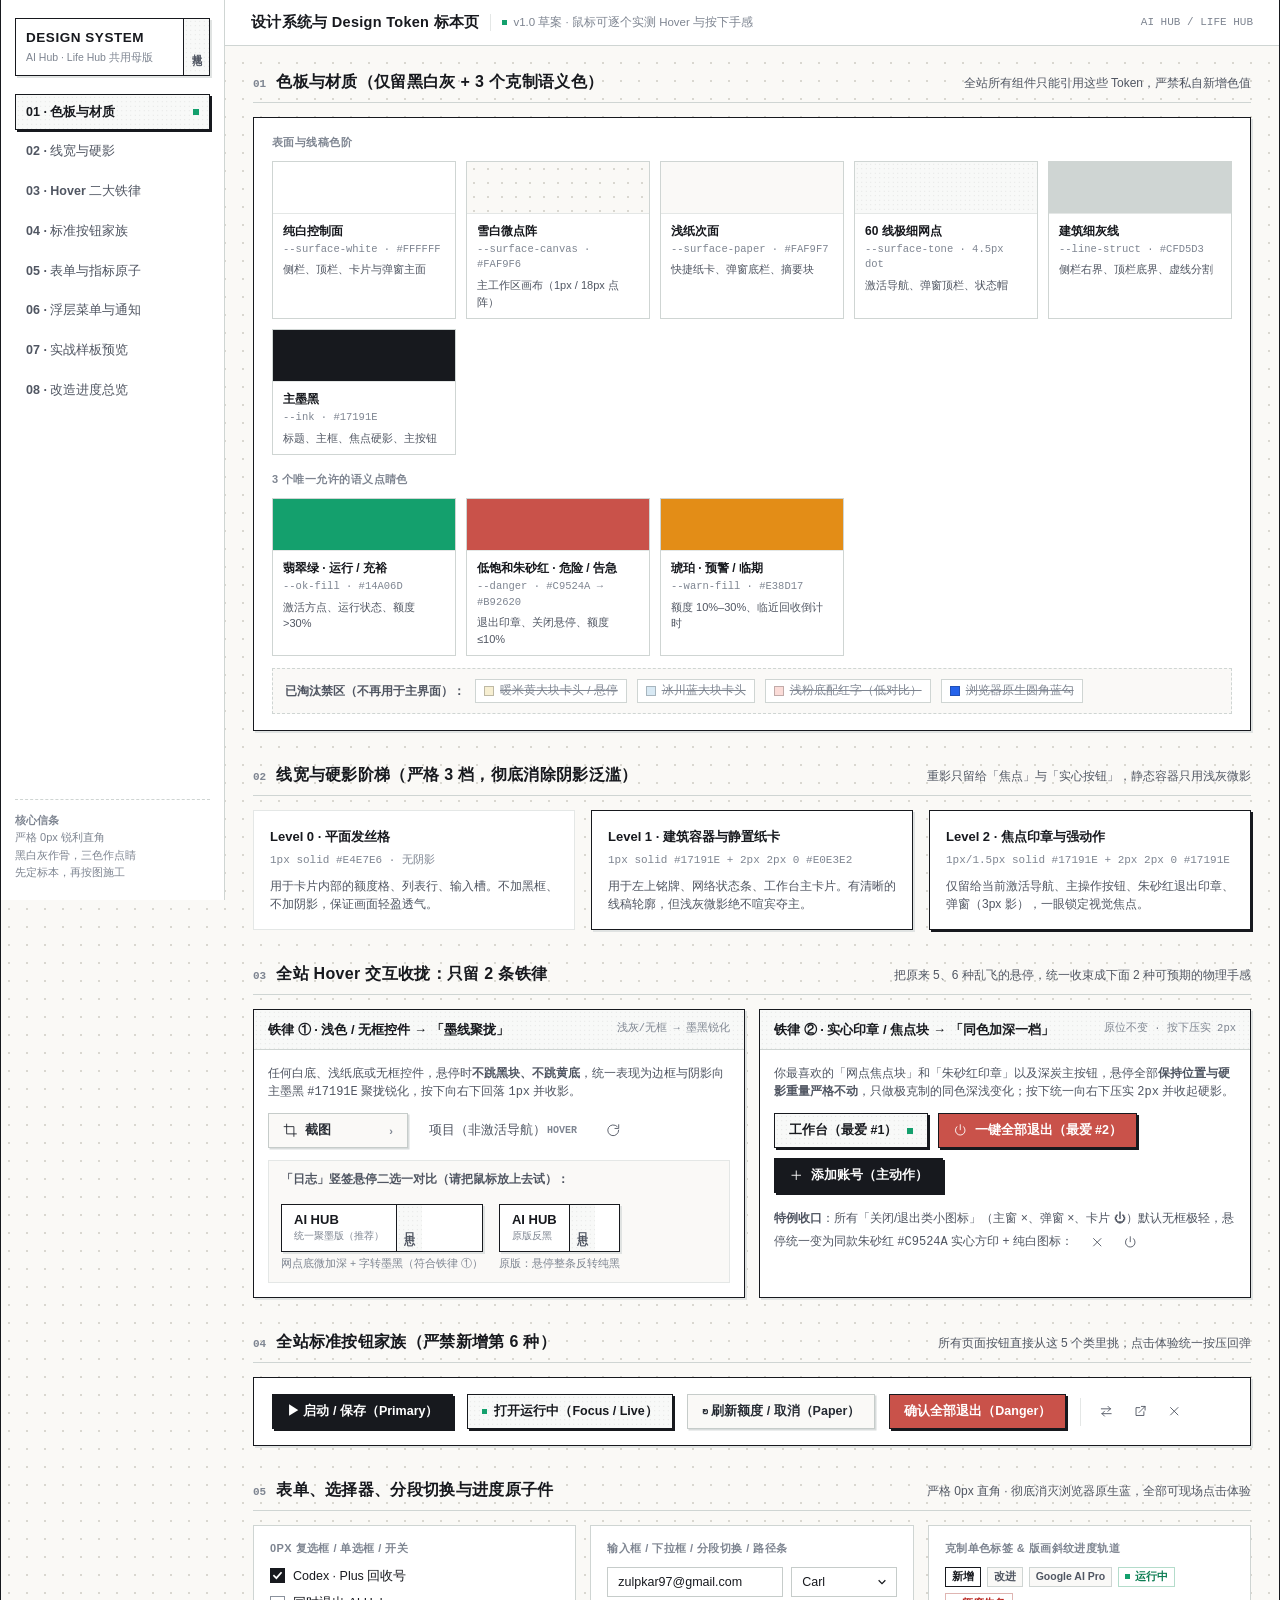
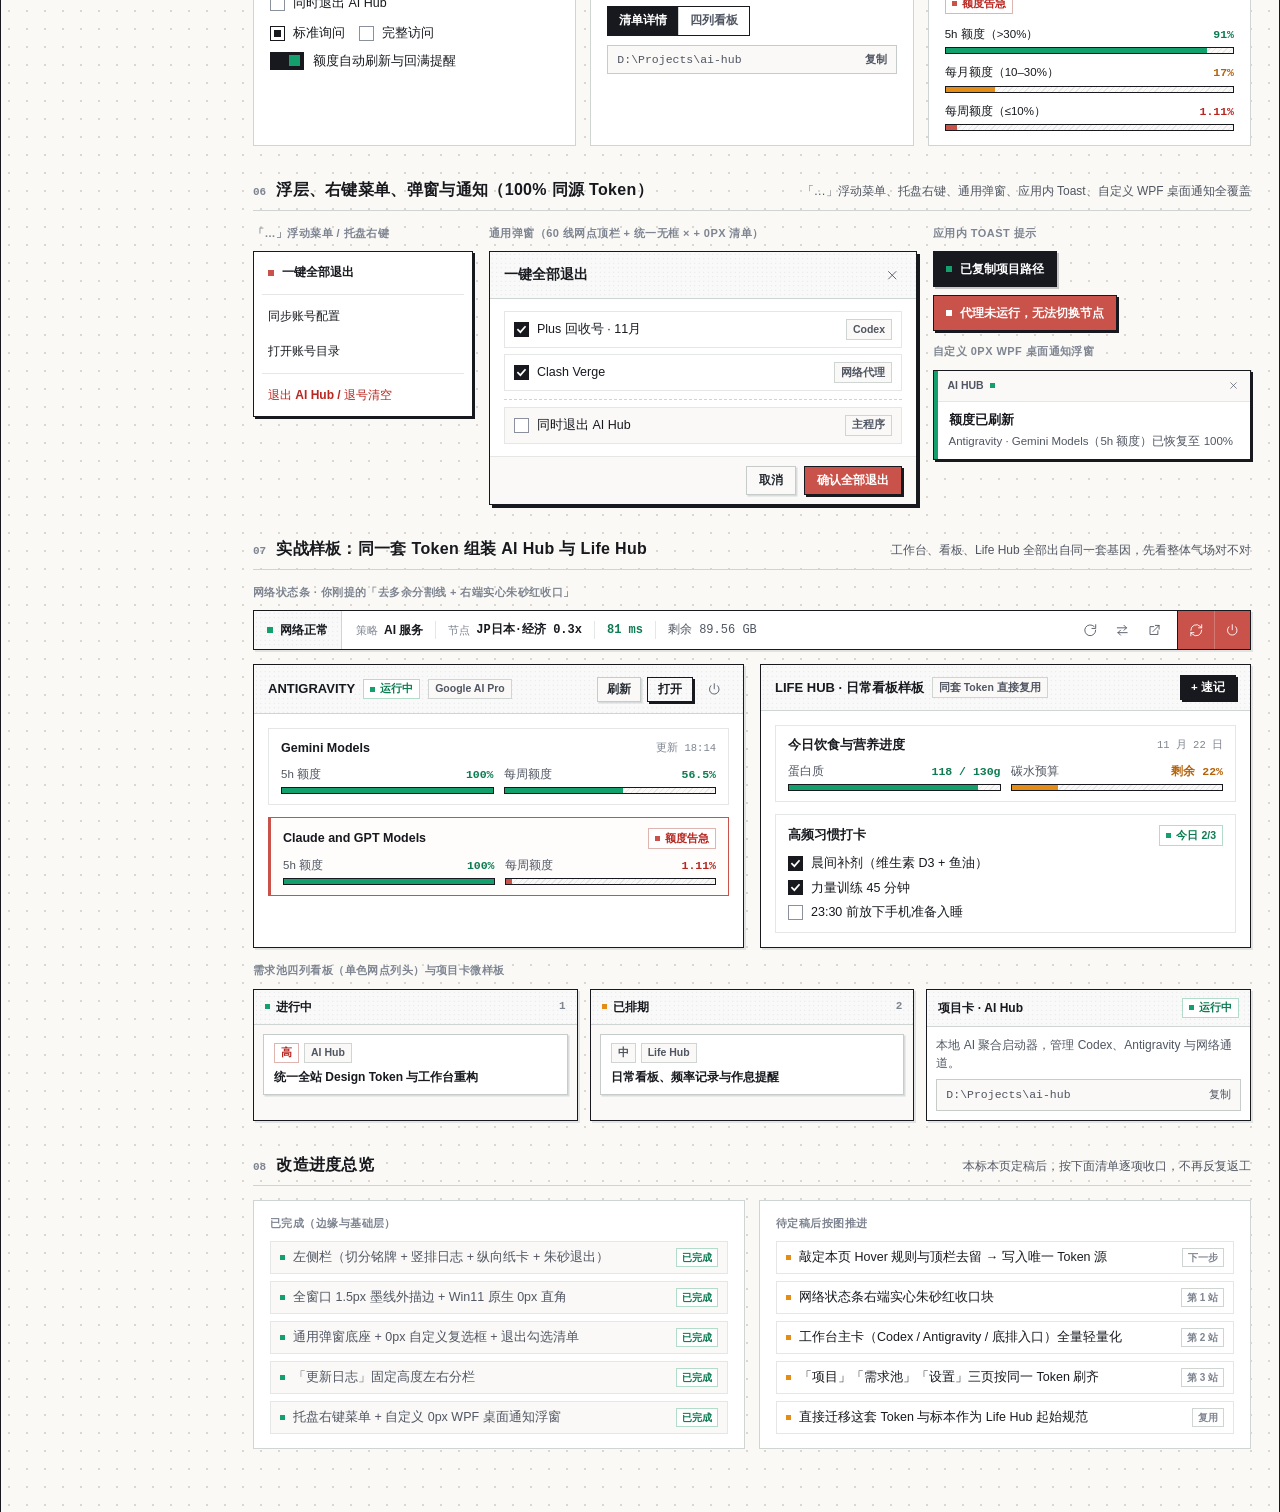
==== commit b297aaf5: "补齐设计系统标本页全量组件（表单切换、浮层菜单、通知浮窗与看板样板）" ====
--- a/设计系统标本.html
+++ b/设计系统标本.html
@@ -719,16 +719,278 @@
       background: var(--ok-fill);
     }
 
-    .ds-input {
+    .ds-input, .ds-select {
       width: 100%;
       padding: 7px 10px;
       border: 1px solid var(--line-control);
       background: var(--surface-white);
       color: var(--ink);
       font-size: 12.5px;
-    }
-    .ds-input:focus {
+      font-family: inherit;
+    }
+    .ds-input:focus, .ds-select:focus {
       border-color: var(--ink);
+    }
+    .ds-select {
+      appearance: none;
+      -webkit-appearance: none;
+      padding-right: 28px;
+      cursor: pointer;
+      background-image: url("data:image/svg+xml,%3Csvg xmlns='http://www.w3.org/2000/svg' viewBox='0 0 12 12'%3E%3Cpath d='M2.5 4.5 6 8l3.5-3.5' fill='none' stroke='%2317191E' stroke-width='1.5' stroke-linecap='square'/%3E%3C/svg%3E");
+      background-repeat: no-repeat;
+      background-position: right 9px center;
+      background-size: 10px 10px;
+    }
+
+    input[type="radio"].ds-rad {
+      appearance: none;
+      -webkit-appearance: none;
+      width: 15px;
+      height: 15px;
+      margin: 0;
+      border: 1.5px solid #8A919C;
+      background: var(--surface-white);
+      cursor: pointer;
+      display: inline-grid;
+      place-items: center;
+      transition: border-color var(--t-fast) ease;
+    }
+    input[type="radio"].ds-rad:hover { border-color: var(--ink); }
+    input[type="radio"].ds-rad:checked { border-color: var(--ink); }
+    input[type="radio"].ds-rad:checked::after {
+      content: "";
+      width: 7px;
+      height: 7px;
+      background: var(--ink);
+    }
+
+    /* Segmented Control */
+    .ds-seg {
+      display: inline-flex;
+      border: 1px solid var(--ink);
+      background: var(--surface-white);
+    }
+    .ds-seg-btn {
+      border: none;
+      border-right: 1px solid var(--line-struct);
+      background: transparent;
+      color: var(--text-secondary);
+      padding: 5.5px 11px;
+      font-size: 12px;
+      font-weight: 600;
+      transition: background-color var(--t-fast) ease, color var(--t-fast) ease;
+    }
+    .ds-seg-btn:last-child { border-right: none; }
+    .ds-seg-btn:hover:not(.is-active) {
+      background: var(--surface-hover);
+      color: var(--ink);
+    }
+    .ds-seg-btn.is-active {
+      background: var(--ink);
+      color: var(--surface-white);
+    }
+
+    /* Path Copy Bar */
+    .ds-path-bar {
+      width: 100%;
+      border: 1px solid var(--line-control);
+      background: var(--surface-paper);
+      padding: 6px 9px;
+      display: flex;
+      align-items: center;
+      justify-content: space-between;
+      gap: 8px;
+      font-size: 11.5px;
+      color: var(--text-secondary);
+      transition: border-color var(--t-fast) ease, background-color var(--t-fast) ease, color var(--t-fast) ease;
+    }
+    .ds-path-bar:hover {
+      border-color: var(--ink);
+      background: var(--surface-white);
+      color: var(--ink);
+    }
+
+    /* ==================== 06. OVERLAYS, MENUS & NOTIFICATIONS ==================== */
+    .overlay-grid {
+      display: grid;
+      grid-template-columns: 220px 1fr 318px;
+      gap: 16px;
+      align-items: start;
+    }
+    .pop-specimen {
+      background: var(--surface-white);
+      border: 1.5px solid var(--ink);
+      box-shadow: var(--shadow-ink);
+      padding: 4px;
+      display: flex;
+      flex-direction: column;
+      gap: 2px;
+    }
+    .pop-spec-item {
+      width: 100%;
+      border: 1px solid transparent;
+      background: transparent;
+      color: var(--ink);
+      padding: 7px 9px;
+      font-size: 12px;
+      font-weight: 550;
+      display: flex;
+      align-items: center;
+      gap: 8px;
+      text-align: left;
+      transition: background-color var(--t-fast) ease, border-color var(--t-fast) ease, color var(--t-fast) ease;
+    }
+    .pop-spec-item:hover {
+      background: var(--surface-hover);
+      border-color: var(--ink);
+    }
+    .pop-spec-item.is-danger { color: var(--danger-hover); }
+    .pop-spec-item.is-danger:hover {
+      background: var(--danger);
+      border-color: var(--ink);
+      color: var(--surface-white);
+    }
+    .pop-spec-sep {
+      height: 1px;
+      background: var(--line-subtle);
+      margin: 3px 4px;
+    }
+
+    .modal-specimen {
+      background: var(--surface-white);
+      border: 1.5px solid var(--ink);
+      box-shadow: var(--shadow-modal);
+      display: flex;
+      flex-direction: column;
+    }
+    .modal-spec-head {
+      padding: 9px 9px 9px 14px;
+      border-bottom: 1px solid var(--line-struct);
+      display: flex;
+      align-items: center;
+      justify-content: space-between;
+    }
+    .modal-spec-head strong { font-size: 13.5px; }
+    .modal-spec-body {
+      padding: 12px 14px;
+      display: flex;
+      flex-direction: column;
+      gap: 6px;
+    }
+    .modal-spec-row {
+      display: flex;
+      align-items: center;
+      justify-content: space-between;
+      padding: 7px 9px;
+      border: 1px solid var(--line-subtle);
+      background: var(--surface-white);
+      font-size: 12px;
+      cursor: pointer;
+    }
+    .modal-spec-row:hover {
+      border-color: var(--ink);
+      background: var(--surface-paper);
+    }
+    .modal-spec-foot {
+      padding: 9px 14px;
+      border-top: 1px solid var(--line-subtle);
+      background: var(--surface-paper);
+      display: flex;
+      justify-content: flex-end;
+      gap: 8px;
+    }
+
+    .notif-stack {
+      display: flex;
+      flex-direction: column;
+      gap: 12px;
+    }
+    .toast-spec {
+      background: var(--ink);
+      color: var(--surface-white);
+      border: 1.5px solid var(--ink);
+      box-shadow: 2px 2px 0 rgba(23, 25, 30, 0.22);
+      padding: 8px 12px;
+      font-size: 12px;
+      font-weight: 600;
+      display: inline-flex;
+      align-items: center;
+      gap: 8px;
+      align-self: flex-start;
+    }
+    .toast-spec.is-err {
+      background: var(--danger);
+      box-shadow: var(--shadow-ink);
+    }
+    .wpf-toast-spec {
+      background: var(--surface-white);
+      border: 1.5px solid var(--ink);
+      box-shadow: var(--shadow-ink);
+      display: grid;
+      grid-template-columns: 3.5px 1fr;
+    }
+    .wpf-toast-stripe { background: var(--ok-fill); }
+    .wpf-toast-head {
+      background: var(--surface-paper);
+      border-bottom: 1px solid var(--line-subtle);
+      padding: 5px 6px 5px 10px;
+      display: flex;
+      align-items: center;
+      justify-content: space-between;
+      font-size: 10.5px;
+      font-weight: 700;
+      color: var(--text-secondary);
+    }
+    .wpf-toast-body {
+      padding: 9px 11px 10px;
+    }
+    .wpf-toast-title { font-size: 12.5px; font-weight: 700; color: var(--ink); }
+    .wpf-toast-msg { font-size: 11.5px; color: var(--text-secondary); margin-top: 3px; line-height: 1.45; }
+
+    /* Kanban Column Specimen */
+    .kanban-mini-grid {
+      display: grid;
+      grid-template-columns: repeat(3, minmax(0, 1fr));
+      gap: 12px;
+    }
+    .kanban-col {
+      background: var(--surface-white);
+      border: 1px solid var(--ink);
+      box-shadow: var(--shadow-card);
+      display: flex;
+      flex-direction: column;
+    }
+    .kanban-col-head {
+      padding: 8px 11px;
+      border-bottom: 1px solid var(--line-struct);
+      display: flex;
+      align-items: center;
+      justify-content: space-between;
+      font-size: 12px;
+      font-weight: 750;
+    }
+    .kanban-col-body {
+      padding: 9px;
+      display: flex;
+      flex-direction: column;
+      gap: 7px;
+      background: var(--surface-paper);
+      flex: 1;
+    }
+    .kanban-item {
+      background: var(--surface-white);
+      border: 1px solid var(--line-control);
+      box-shadow: var(--shadow-paper);
+      padding: 8px 10px;
+      display: flex;
+      flex-direction: column;
+      gap: 6px;
+      font-size: 12px;
+      transition: border-color var(--t-fast) ease, box-shadow var(--t-fast) ease;
+    }
+    .kanban-item:hover {
+      border-color: var(--ink);
+      box-shadow: 1.5px 1.5px 0 var(--ink);
     }
 
     .ds-tag {
@@ -939,7 +1201,7 @@
     }
 
     @media (max-width: 1020px) {
-      .elev-grid, .atoms-grid, .hover-law-grid, .preview-2col, .roadmap-grid {
+      .elev-grid, .atoms-grid, .hover-law-grid, .preview-2col, .roadmap-grid, .overlay-grid, .kanban-mini-grid {
         grid-template-columns: 1fr;
       }
       .toc { display: none; }
@@ -964,8 +1226,9 @@
         <a class="toc-link" href="#sec-hover"><span>03 · Hover 二大铁律</span><span class="toc-dot"></span></a>
         <a class="toc-link" href="#sec-buttons"><span>04 · 标准按钮家族</span><span class="toc-dot"></span></a>
         <a class="toc-link" href="#sec-atoms"><span>05 · 表单与指标原子</span><span class="toc-dot"></span></a>
-        <a class="toc-link" href="#sec-composites"><span>06 · 实战样板预览</span><span class="toc-dot"></span></a>
-        <a class="toc-link" href="#sec-roadmap"><span>07 · 改造进度总览</span><span class="toc-dot"></span></a>
+        <a class="toc-link" href="#sec-overlays"><span>06 · 浮层菜单与通知</span><span class="toc-dot"></span></a>
+        <a class="toc-link" href="#sec-composites"><span>07 · 实战样板预览</span><span class="toc-dot"></span></a>
+        <a class="toc-link" href="#sec-roadmap"><span>08 · 改造进度总览</span><span class="toc-dot"></span></a>
       </nav>
 
       <div class="toc-foot">
@@ -1224,42 +1487,60 @@
         <!-- 05. ATOMS -->
         <section class="sec" id="sec-atoms">
           <div class="sec-head">
-            <div class="sec-title-wrap"><span class="sec-num mono">05</span><h2>表单、标签与进度轨道原子件</h2></div>
-            <span class="sec-note">严格 0px 直角 · 彻底消灭浏览器默认蓝</span>
+            <div class="sec-title-wrap"><span class="sec-num mono">05</span><h2>表单、选择器、分段切换与进度原子件</h2></div>
+            <span class="sec-note">严格 0px 直角 · 彻底消灭浏览器原生蓝，全部可现场点击体验</span>
           </div>
 
           <div class="atoms-grid">
             <div class="panel-soft">
-              <p class="sub-label">0px 选择器与输入框</p>
-              <div style="display:flex;flex-direction:column;gap:10px;">
+              <p class="sub-label">0px 复选框 / 单选框 / 开关</p>
+              <div style="display:flex;flex-direction:column;gap:9px;">
                 <label class="check-row"><input type="checkbox" class="ds-chk" checked /> Codex · Plus 回收号</label>
                 <label class="check-row"><input type="checkbox" class="ds-chk" /> 同时退出 AI Hub</label>
+                <div style="display:flex;gap:14px;padding-top:2px;">
+                  <label class="check-row"><input type="radio" name="perm-demo" class="ds-rad" checked /> 标准询问</label>
+                  <label class="check-row"><input type="radio" name="perm-demo" class="ds-rad" /> 完整访问</label>
+                </div>
                 <label class="ds-toggle">
                   <input type="checkbox" checked />
                   <span class="ds-toggle-track"><span class="ds-toggle-thumb"></span></span>
                   <span>额度自动刷新与回满提醒</span>
                 </label>
-                <input type="text" class="ds-input" value="zulpkar97@gmail.com" />
               </div>
             </div>
 
             <div class="panel-soft">
-              <p class="sub-label">克制单色标签（不再五颜六色）</p>
-              <div class="demo-row" style="gap:7px;">
+              <p class="sub-label">输入框 / 下拉框 / 分段切换 / 路径条</p>
+              <div style="display:flex;flex-direction:column;gap:9px;">
+                <div style="display:grid;grid-template-columns:1.25fr 0.75fr;gap:8px;">
+                  <input type="text" class="ds-input" value="zulpkar97@gmail.com" />
+                  <select class="ds-select" aria-label="Chrome 身份">
+                    <option>Carl</option>
+                    <option>Work</option>
+                  </select>
+                </div>
+                <div>
+                  <div class="ds-seg" data-seg-group>
+                    <button type="button" class="ds-seg-btn is-active">清单详情</button>
+                    <button type="button" class="ds-seg-btn">四列看板</button>
+                  </div>
+                </div>
+                <button type="button" class="ds-path-bar" id="demo-path-copy" title="点击演示复制">
+                  <span class="mono" style="overflow:hidden;text-overflow:ellipsis;white-space:nowrap;">D:\Projects\ai-hub</span>
+                  <span style="font-size:11px;font-weight:700;flex-shrink:0;" id="demo-path-status">复制</span>
+                </button>
+              </div>
+            </div>
+
+            <div class="panel-soft">
+              <p class="sub-label">克制单色标签 &amp; 版画斜纹进度轨道</p>
+              <div class="demo-row" style="gap:6px;margin-bottom:12px;">
                 <span class="ds-tag is-ink">新增</span>
                 <span class="ds-tag">改进</span>
-                <span class="ds-tag">默认</span>
                 <span class="ds-tag">Google AI Pro</span>
                 <span class="ds-tag is-ok"><span class="dot-ok"></span>运行中</span>
                 <span class="ds-tag is-danger"><span class="dot-danger"></span>额度告急</span>
               </div>
-              <p style="margin:12px 0 0;font-size:11.5px;color:var(--text-muted);">
-                文字层级与方点承担语义，底色一律保持纯白或浅纸，视觉彻底安静下来。
-              </p>
-            </div>
-
-            <div class="panel-soft">
-              <p class="sub-label">额度 / 习惯进度轨道（版画斜纹）</p>
               <div class="meter-demo">
                 <div class="meter-row">
                   <div class="meter-top"><span>5h 额度（&gt;30%）</span><strong class="mono" style="color:var(--ok);">91%</strong></div>
@@ -1278,11 +1559,95 @@
           </div>
         </section>
 
-        <!-- 06. COMPOSITE PREVIEWS -->
+        <!-- 06. OVERLAYS, MENUS & NOTIFICATIONS -->
+        <section class="sec" id="sec-overlays">
+          <div class="sec-head">
+            <div class="sec-title-wrap"><span class="sec-num mono">06</span><h2>浮层、右键菜单、弹窗与通知（100% 同源 Token）</h2></div>
+            <span class="sec-note">「…」浮动菜单、托盘右键、通用弹窗、应用内 Toast、自定义 WPF 桌面通知全覆盖</span>
+          </div>
+
+          <div class="overlay-grid">
+            <!-- Popover & Tray Menu Specimen -->
+            <div style="display:flex;flex-direction:column;gap:12px;">
+              <div>
+                <p class="sub-label">「…」浮动菜单 / 托盘右键</p>
+                <div class="pop-specimen">
+                  <button type="button" class="pop-spec-item"><span class="dot-danger" style="width:6px;height:6px;"></span><strong>一键全部退出</strong></button>
+                  <div class="pop-spec-sep"></div>
+                  <button type="button" class="pop-spec-item">同步账号配置</button>
+                  <button type="button" class="pop-spec-item">打开账号目录</button>
+                  <div class="pop-spec-sep"></div>
+                  <button type="button" class="pop-spec-item is-danger">退出 AI Hub / 退号清空</button>
+                </div>
+              </div>
+            </div>
+
+            <!-- Modal Specimen -->
+            <div>
+              <p class="sub-label">通用弹窗（60 线网点顶栏 + 统一无框 × + 0px 清单）</p>
+              <div class="modal-specimen">
+                <div class="modal-spec-head screentone">
+                  <strong>一键全部退出</strong>
+                  <button type="button" class="ds-icon-btn is-danger" title="关闭"><svg class="ic" viewBox="0 0 24 24"><path d="M18 6 6 18M6 6l12 12"/></svg></button>
+                </div>
+                <div class="modal-spec-body">
+                  <label class="modal-spec-row">
+                    <span class="check-row"><input type="checkbox" class="ds-chk" checked /> Plus 回收号 · 11月</span>
+                    <span class="ds-tag">Codex</span>
+                  </label>
+                  <label class="modal-spec-row">
+                    <span class="check-row"><input type="checkbox" class="ds-chk" checked /> Clash Verge</span>
+                    <span class="ds-tag">网络代理</span>
+                  </label>
+                  <div style="border-top:1px dashed var(--line-struct);padding-top:7px;margin-top:2px;">
+                    <label class="modal-spec-row" style="background:var(--surface-paper);">
+                      <span class="check-row"><input type="checkbox" class="ds-chk" /> 同时退出 AI Hub</span>
+                      <span class="ds-tag">主程序</span>
+                    </label>
+                  </div>
+                </div>
+                <div class="modal-spec-foot">
+                  <button type="button" class="ds-btn ds-btn-paper" style="padding:5px 12px;font-size:12px;">取消</button>
+                  <button type="button" class="ds-btn ds-btn-danger" style="padding:5px 12px;font-size:12px;">确认全部退出</button>
+                </div>
+              </div>
+            </div>
+
+            <!-- Toast & Custom WPF Desktop Notification -->
+            <div class="notif-stack">
+              <div>
+                <p class="sub-label">应用内 Toast 提示</p>
+                <div style="display:flex;flex-direction:column;gap:8px;">
+                  <div class="toast-spec"><span class="dot-ok" style="width:6px;height:6px;"></span>已复制项目路径</div>
+                  <div class="toast-spec is-err"><span style="width:6px;height:6px;background:#FFFFFF;display:inline-block;"></span>代理未运行，无法切换节点</div>
+                </div>
+              </div>
+
+              <div>
+                <p class="sub-label">自定义 0px WPF 桌面通知浮窗</p>
+                <div class="wpf-toast-spec">
+                  <div class="wpf-toast-stripe"></div>
+                  <div>
+                    <div class="wpf-toast-head">
+                      <span style="display:inline-flex;align-items:center;gap:6px;">AI HUB <span class="dot-ok"></span></span>
+                      <button type="button" class="ds-icon-btn is-danger" style="width:22px;height:20px;" title="关闭"><svg class="ic" style="width:11px;height:11px;" viewBox="0 0 24 24"><path d="M18 6 6 18M6 6l12 12"/></svg></button>
+                    </div>
+                    <div class="wpf-toast-body">
+                      <div class="wpf-toast-title">额度已刷新</div>
+                      <div class="wpf-toast-msg">Antigravity · Gemini Models（5h 额度）已恢复至 100%</div>
+                    </div>
+                  </div>
+                </div>
+              </div>
+            </div>
+          </div>
+        </section>
+
+        <!-- 07. COMPOSITE PREVIEWS -->
         <section class="sec" id="sec-composites">
           <div class="sec-head">
-            <div class="sec-title-wrap"><span class="sec-num mono">06</span><h2>实战样板：同一套 Token 组装 AI Hub 与 Life Hub</h2></div>
-            <span class="sec-note">先看整体气场对不对，满意了我们再按这个标准大改工作台</span>
+            <div class="sec-title-wrap"><span class="sec-num mono">07</span><h2>实战样板：同一套 Token 组装 AI Hub 与 Life Hub</h2></div>
+            <span class="sec-note">工作台、看板、Life Hub 全部出自同一套基因，先看整体气场对不对</span>
           </div>
 
           <!-- Network Bar with Vermilion End-Cap -->
@@ -1400,12 +1765,56 @@
               </div>
             </div>
           </div>
+
+          <!-- Backlog Kanban & Project Card Mini Specimen -->
+          <div>
+            <p class="sub-label">需求池四列看板（单色网点列头）与项目卡微样板</p>
+            <div class="kanban-mini-grid">
+              <div class="kanban-col">
+                <div class="kanban-col-head screentone">
+                  <span style="display:inline-flex;align-items:center;gap:6px;"><span class="dot-ok"></span>进行中</span>
+                  <span class="mono" style="font-size:11px;color:var(--text-muted);">1</span>
+                </div>
+                <div class="kanban-col-body">
+                  <div class="kanban-item">
+                    <div style="display:flex;gap:5px;"><span class="ds-tag is-danger">高</span><span class="ds-tag">AI Hub</span></div>
+                    <strong style="line-height:1.4;">统一全站 Design Token 与工作台重构</strong>
+                  </div>
+                </div>
+              </div>
+              <div class="kanban-col">
+                <div class="kanban-col-head screentone">
+                  <span style="display:inline-flex;align-items:center;gap:6px;"><span class="dot-warn"></span>已排期</span>
+                  <span class="mono" style="font-size:11px;color:var(--text-muted);">2</span>
+                </div>
+                <div class="kanban-col-body">
+                  <div class="kanban-item">
+                    <div style="display:flex;gap:5px;"><span class="ds-tag">中</span><span class="ds-tag">Life Hub</span></div>
+                    <strong style="line-height:1.4;">日常看板、频率记录与作息提醒</strong>
+                  </div>
+                </div>
+              </div>
+              <div class="kanban-col">
+                <div class="kanban-col-head screentone">
+                  <span>项目卡 · AI Hub</span>
+                  <span class="ds-tag is-ok"><span class="dot-ok"></span>运行中</span>
+                </div>
+                <div class="kanban-col-body" style="background:var(--surface-white);justify-content:space-between;">
+                  <div style="font-size:12px;color:var(--text-secondary);">本地 AI 聚合启动器，管理 Codex、Antigravity 与网络通道。</div>
+                  <div class="ds-path-bar" style="pointer-events:none;">
+                    <span class="mono">D:\Projects\ai-hub</span>
+                    <span style="font-size:10.5px;">复制</span>
+                  </div>
+                </div>
+              </div>
+            </div>
+          </div>
         </section>
 
-        <!-- 07. ROADMAP -->
+        <!-- 08. ROADMAP -->
         <section class="sec" id="sec-roadmap">
           <div class="sec-head">
-            <div class="sec-title-wrap"><span class="sec-num mono">07</span><h2>改造进度总览</h2></div>
+            <div class="sec-title-wrap"><span class="sec-num mono">08</span><h2>改造进度总览</h2></div>
             <span class="sec-note">本标本页定稿后，按下面清单逐项收口，不再反复返工</span>
           </div>
 
@@ -1450,6 +1859,26 @@
       if (vis) setActive(vis.target.id);
     }, { rootMargin: "-20% 0px -65% 0px" });
     sections.forEach((s) => obs.observe(s));
+
+    // Interactive Segmented Control Demo
+    document.querySelectorAll("[data-seg-group]").forEach((group) => {
+      group.addEventListener("click", (e) => {
+        const btn = e.target.closest(".ds-seg-btn");
+        if (!btn) return;
+        group.querySelectorAll(".ds-seg-btn").forEach((el) => el.classList.toggle("is-active", el === btn));
+      });
+    });
+
+    // Interactive Path Copy Demo
+    const pathBtn = document.getElementById("demo-path-copy");
+    const pathStatus = document.getElementById("demo-path-status");
+    if (pathBtn && pathStatus) {
+      pathBtn.addEventListener("click", () => {
+        pathStatus.textContent = "已复制 ✓";
+        pathStatus.style.color = "var(--ok)";
+        setTimeout(() => { pathStatus.textContent = "复制"; pathStatus.style.color = ""; }, 1200);
+      });
+    }
   </script>
 </body>
 </html>
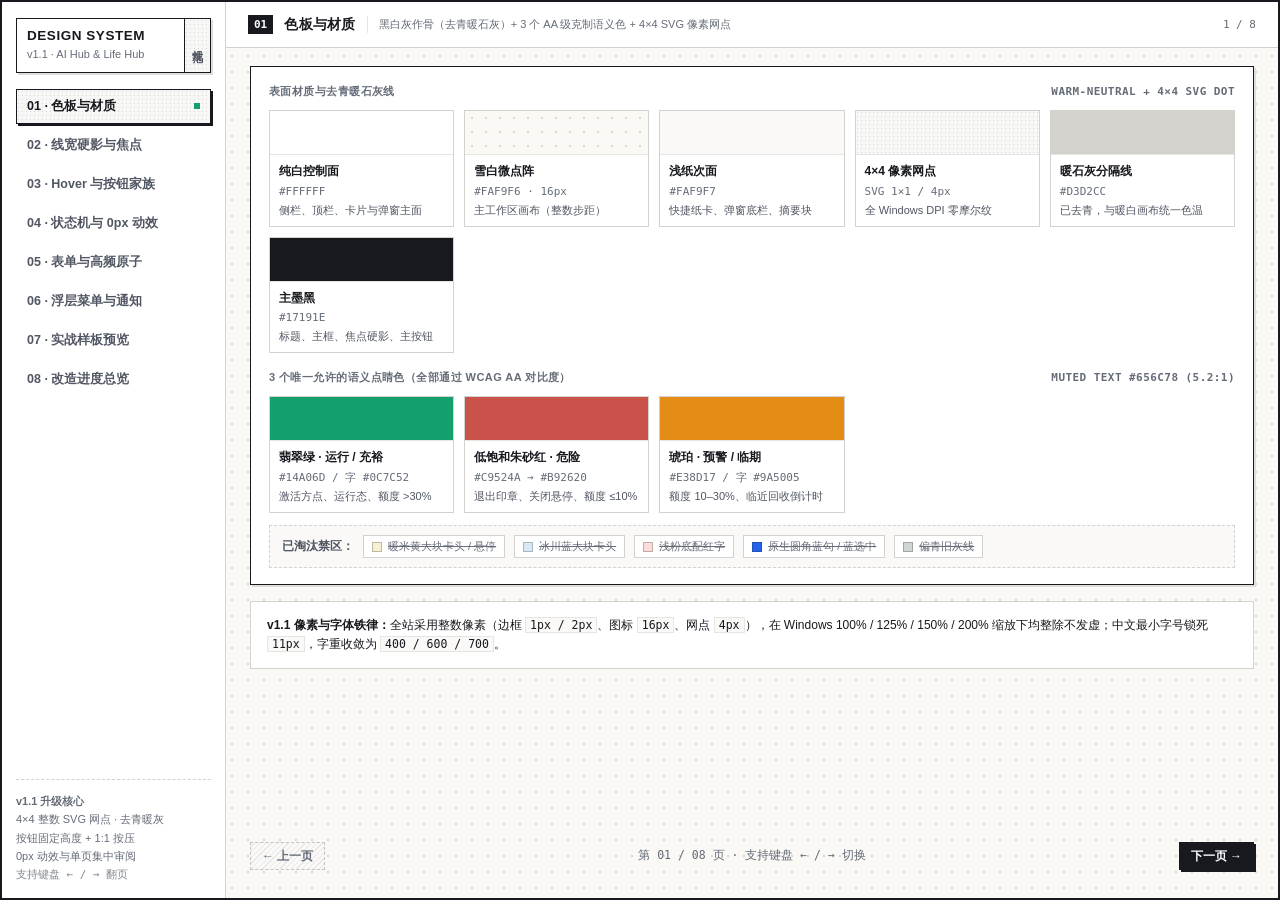
==== commit 58fbf933: "升级设计系统标本页至 v1.1（单页分页切换 + 整数像素网点 + 0px 动效与实战组件）" ====
--- a/设计系统标本.html
+++ b/设计系统标本.html
@@ -3,46 +3,72 @@
 <head>
   <meta charset="UTF-8" />
   <meta name="viewport" content="width=device-width, initial-scale=1.0" />
-  <title>AI Hub &amp; Life Hub · Design System 标本页</title>
+  <title>AI Hub &amp; Life Hub · Design System 标本页 (v1.1)</title>
   <style>
     /* ==========================================================================
-       AI HUB / LIFE HUB — UNIFIED DESIGN TOKENS (v1.0 Draft)
-       核心 DNA：0px 锐利直角 · 纯白与雪白微点阵 · 60 线网点焦点 · 低饱和朱砂红印章
+       AI HUB / LIFE HUB — UNIFIED DESIGN TOKENS v1.1
+       核心 DNA：0px 锐利直角 · 整数像素栅格 · 去青暖石灰 · 4×4 SVG 像素网点 · 朱砂红印章
        ========================================================================== */
     :root {
       /* 1. Surfaces 表面材质 */
       --surface-white: #FFFFFF;        /* 纯白：侧栏、顶栏、卡片主面、弹窗正文 */
-      --surface-canvas: #FAF9F6;       /* 雪白点阵底：右侧主画布 */
-      --surface-canvas-dot: #D9D7D0;   /* 画布点阵：1px / 18px 步距 */
-      --surface-paper: #FAF9F7;        /* 浅纸面：次按钮、表单底框、摘要块 */
-      --surface-tone: #F8F9F8;         /* 网点底：激活导航、弹窗顶栏、状态头 */
-      --surface-hover: #F5F6F5;        /* 轻悬停纸底 */
-
-      /* 2. Ink & Borders 墨线与灰阶 */
+      --surface-canvas: #FAF9F6;       /* 雪白点阵底：主工作区画布 */
+      --surface-canvas-dot: #D8D6CE;   /* 画布点阵：1px / 16px 整数步距 */
+      --surface-paper: #FAF9F7;        /* 浅纸次面：次按钮、表单底框、摘要块 */
+      --surface-tone: #F7F7F5;         /* 网点底：焦点导航、弹窗顶栏、状态头 */
+      --surface-tone-hover: #ECECE8;   /* 网点悬停聚墨底 */
+      --surface-hover: #F4F4F1;        /* 轻悬停纸底 */
+
+      /* 2. Ink & Warm-Neutral Borders 墨线与去青暖石灰阶 */
       --ink: #17191E;                  /* 主墨黑：标题、焦点框、硬影、主按钮 */
-      --ink-hover: #2C303A;            /* 墨黑主按钮悬停加深/微提亮 */
+      --ink-hover: #2C303A;            /* 墨黑主按钮悬停 */
       --text-body: #262B33;            /* 正文深墨灰 */
       --text-secondary: #505662;       /* 次级说明文字 */
-      --text-muted: #7E8591;           /* 弱信息、时间、版本号 */
-      --line-struct: #CFD5D3;          /* 建筑分隔线：侧栏右界、顶栏底界、弹窗底线 */
-      --line-subtle: #E4E7E6;          /* 内部发丝线：网格内框、卡片内分割 */
-      --line-control: #C6CCCA;         /* 纸卡控件默认边框 */
-
-      /* 3. Semantic Accents 仅保留 3 个克制语义色 */
+      --text-muted: #656C78;           /* 弱信息（对比度 5.2:1，通过 WCAG AA） */
+      --line-struct: #D3D2CC;          /* 建筑暖石灰分隔线（去青校准） */
+      --line-subtle: #E6E5E0;          /* 内部发丝线 */
+      --line-control: #C4C3BC;         /* 纸卡控件默认边框 */
+      --line-input-strong: #878B94;    /* 选择器未选边框 */
+
+      /* 3. Semantics 仅保留 3 个克制语义色 + 显式派生 Token */
       --ok: #0C7C52;                   /* 翡翠深绿文字 */
       --ok-fill: #14A06D;              /* 翡翠绿方点 / 正常进度条 */
-      --warn: #B56208;                 /* 琥珀深字 */
+      --ok-border: #A8D6C3;            /* 翡翠语义细边 */
+
+      --warn: #9A5005;                 /* 琥珀深字（WCAG AA+ 校准） */
       --warn-fill: #E38D17;            /* 琥珀进度条 / 临期提醒 */
+      --warn-border: #E8C592;          /* 琥珀语义细边 */
+
       --danger: #C9524A;               /* 低饱和朱砂红（默认印章底色） */
       --danger-hover: #B92620;         /* 正砖红（悬停加深 / 危险文字） */
-
-      /* 4. Elevation 硬影阶梯（严格 3 档） */
-      --shadow-paper: 1.5px 1.5px 0 #D8DCDC;  /* Level 1：浅灰纸影（静置次控件） */
-      --shadow-card: 2px 2px 0 #E0E3E2;       /* Level 1+：建筑容器微影（铭牌/网络条/卡片） */
-      --shadow-ink: 2px 2px 0 #17191E;        /* Level 2：墨黑实心硬影（激活态/印章按钮） */
-      --shadow-modal: 3px 3px 0 #17191E;      /* Level 3：弹窗浮层硬影 */
-
-      /* 5. Motion */
+      --danger-border: #DFB5B2;        /* 朱砂语义细边 */
+      --danger-tint: #FFFDFB;          /* 极轻警示纸底 */
+
+      /* 4. Elevation 严格整数硬影阶梯 */
+      --shadow-l1: 2px 2px 0 #DFDED9;  /* Level 1：建筑容器与静置纸卡微影 */
+      --shadow-l2: 2px 2px 0 #17191E;  /* Level 2：焦点导航与实心印章墨影 */
+      --shadow-l3: 4px 4px 0 #17191E;  /* Level 3：弹窗浮层墨影 */
+
+      /* 5. Typography 6 档统一标尺（中文最小 11px） */
+      --font-sans: "Segoe UI Variable Text", "Segoe UI", "Microsoft YaHei UI", "PingFang SC", sans-serif;
+      --font-mono: "Cascadia Mono", "Consolas", "SFMono-Regular", monospace;
+      --text-xs: 11px;
+      --text-sm: 12px;
+      --text-base: 13px;
+      --text-md: 14px;
+      --text-lg: 16px;
+      --text-kpi: 22px;
+
+      /* 6. Patterns 4×4 SVG 整数像素网点（100/125/150/200% DPI 零摩尔纹） */
+      --tone-img: url("data:image/svg+xml,%3Csvg xmlns='http://www.w3.org/2000/svg' width='4' height='4'%3E%3Crect x='1' y='1' width='1' height='1' fill='%2317191E' fill-opacity='0.14'/%3E%3C/svg%3E");
+      --hatch-img: repeating-linear-gradient(-45deg, transparent, transparent 3px, rgba(23, 25, 30, 0.08) 3px, rgba(23, 25, 30, 0.08) 4px);
+
+      /* 7. Z-index & Motion */
+      --z-topbar: 20;
+      --z-popover: 100;
+      --z-modal: 200;
+      --z-toast: 300;
+      --z-tooltip: 400;
       --t-press: 60ms;
       --t-fast: 90ms;
     }
@@ -50,63 +76,88 @@
     *, *::before, *::after {
       box-sizing: border-box;
       border-radius: 0 !important;
-      outline: none;
-    }
+    }
+
+    /* 仅键盘导航显示 0px 锐利焦点框，鼠标点击不打扰 */
+    :focus-visible {
+      outline: 2px solid var(--ink);
+      outline-offset: 2px;
+    }
+
+    /* 彻底接管文本选中高亮，消灭浏览器原生蓝 */
+    ::selection {
+      background: var(--ink);
+      color: var(--surface-white);
+    }
+
+    /* 0px 锐角建筑滚动条 */
+    ::-webkit-scrollbar { width: 7px; height: 7px; }
+    ::-webkit-scrollbar-track { background: transparent; }
+    ::-webkit-scrollbar-thumb { background: #C8C7C0; }
+    ::-webkit-scrollbar-thumb:hover { background: var(--ink); }
 
     html, body {
       margin: 0;
       padding: 0;
+      height: 100%;
+      overflow: hidden;
       background-color: var(--surface-canvas);
       background-image: radial-gradient(var(--surface-canvas-dot) 1px, transparent 1px);
-      background-size: 18px 18px;
+      background-size: 16px 16px;
       color: var(--ink);
-      font-family: "Segoe UI Variable Text", "Segoe UI", "Microsoft YaHei UI", "PingFang SC", sans-serif;
-      font-size: 13.5px;
-      line-height: 1.5;
+      font-family: var(--font-sans);
+      font-size: var(--text-base);
+      line-height: 1.55;
       -webkit-font-smoothing: antialiased;
     }
 
+    button, input, select, textarea { font-family: inherit; }
+    button { cursor: pointer; }
+    code {
+      font-family: var(--font-mono);
+      font-size: 11.5px;
+      background: var(--surface-paper);
+      border: 1px solid var(--line-subtle);
+      padding: 0 4px;
+      color: var(--ink);
+    }
     .mono {
-      font-family: "Cascadia Mono", "Consolas", "SFMono-Regular", monospace;
+      font-family: var(--font-mono);
       font-variant-numeric: tabular-nums;
     }
 
     .screentone {
       background-color: var(--surface-tone);
-      background-image: radial-gradient(rgba(23, 25, 30, 0.11) 0.65px, transparent 0.65px);
-      background-size: 4.5px 4.5px;
-    }
-
-    .hatch {
-      background-image: repeating-linear-gradient(
-        -45deg,
-        transparent,
-        transparent 3px,
-        rgba(23, 25, 30, 0.08) 3px,
-        rgba(23, 25, 30, 0.08) 4px
-      );
-    }
+      background-image: var(--tone-img);
+      background-size: 4px 4px;
+    }
+    .hatch { background-image: var(--hatch-img); }
 
     .ic {
-      width: 14.5px;
-      height: 14.5px;
+      width: 16px;
+      height: 16px;
       fill: none;
       stroke: currentColor;
-      stroke-width: 1.5;
+      stroke-width: 1.65;
       stroke-linecap: square;
       stroke-linejoin: miter;
       flex-shrink: 0;
     }
-
-    /* ==================== PAGE SHELL ==================== */
+    .ic-sm { width: 14px; height: 14px; }
+
+    .dot-ok { width: 6px; height: 6px; background: var(--ok-fill); display: inline-block; flex-shrink: 0; }
+    .dot-warn { width: 6px; height: 6px; background: var(--warn-fill); display: inline-block; flex-shrink: 0; }
+    .dot-danger { width: 6px; height: 6px; background: var(--danger); display: inline-block; flex-shrink: 0; }
+
+    /* ==========================================================================
+       APP-LIKE SINGLE-PAGE SHELL (01–08 独立分页，绝不超长滚动)
+       ========================================================================== */
     .shell {
       display: flex;
-      min-height: 100vh;
-      max-width: 1440px;
-      margin: 0 auto;
-      border-left: 1.5px solid var(--ink);
-      border-right: 1.5px solid var(--ink);
-      background: transparent;
+      width: 100%;
+      height: 100vh;
+      border: 2px solid var(--ink);
+      overflow: hidden;
     }
 
     .toc {
@@ -114,90 +165,73 @@
       flex-shrink: 0;
       background: var(--surface-white);
       border-right: 1px solid var(--line-struct);
-      padding: 18px 14px;
-      position: sticky;
-      top: 0;
-      height: 100vh;
+      padding: 16px 14px 14px;
       display: flex;
       flex-direction: column;
-      gap: 18px;
+      gap: 16px;
+      overflow-y: auto;
     }
 
     .toc-brand {
       background: var(--surface-white);
       border: 1px solid var(--ink);
-      box-shadow: var(--shadow-card);
+      box-shadow: var(--shadow-l1);
       display: flex;
       align-items: stretch;
     }
-    .toc-brand-main {
-      flex: 1;
-      padding: 9px 10px;
-    }
-    .toc-brand-title {
-      font-size: 13.5px;
-      font-weight: 800;
-      letter-spacing: 0.04em;
-    }
-    .toc-brand-sub {
-      font-size: 10.5px;
-      color: var(--text-muted);
-      margin-top: 2px;
-    }
+    .toc-brand-main { flex: 1; padding: 9px 10px; min-width: 0; }
+    .toc-brand-title { font-size: 13.5px; font-weight: 700; letter-spacing: 0.04em; line-height: 1.15; }
+    .toc-brand-sub { font-size: 11px; color: var(--text-muted); margin-top: 2px; }
     .toc-brand-tag {
       width: 26px;
+      border: none;
       border-left: 1px solid var(--ink);
       display: flex;
       align-items: center;
       justify-content: center;
       writing-mode: vertical-rl;
-      font-size: 10px;
+      font-size: 11px;
       font-weight: 700;
       letter-spacing: 0.2em;
       padding-top: 0.2em;
       color: var(--text-secondary);
-    }
-
-    .toc-nav {
-      display: flex;
-      flex-direction: column;
-      gap: 4px;
-    }
-    .toc-link {
+      transition: background-color var(--t-fast) ease, color var(--t-fast) ease;
+    }
+    .toc-brand-tag:hover { background-color: var(--surface-tone-hover); color: var(--ink); }
+    .toc-brand-tag.is-open { background: var(--ink); background-image: none; color: var(--surface-white); }
+
+    .toc-nav { display: flex; flex-direction: column; gap: 4px; }
+    .toc-btn {
+      width: 100%;
       display: flex;
       align-items: center;
       justify-content: space-between;
-      padding: 7.5px 10px;
-      text-decoration: none;
+      gap: 6px;
+      padding: 8px 10px;
+      background: transparent;
+      border: 1px solid transparent;
       color: var(--text-secondary);
-      border: 1px solid transparent;
       font-size: 12.5px;
-      font-weight: 550;
+      font-weight: 600;
+      text-align: left;
       transition: border-color var(--t-fast) ease, background-color var(--t-fast) ease, color var(--t-fast) ease;
     }
-    .toc-link:hover {
+    .toc-btn:hover:not(.is-active) {
       background: var(--surface-hover);
       border-color: var(--line-control);
       color: var(--ink);
     }
-    .toc-link.is-active {
+    .toc-btn.is-active {
       background-color: var(--surface-tone);
-      background-image: radial-gradient(rgba(23, 25, 30, 0.11) 0.65px, transparent 0.65px);
-      background-size: 4.5px 4.5px;
+      background-image: var(--tone-img);
+      background-size: 4px 4px;
       border: 1px solid var(--ink);
-      box-shadow: var(--shadow-ink);
+      box-shadow: var(--shadow-l2);
       color: var(--ink);
       font-weight: 700;
     }
-    .toc-dot {
-      display: none;
-      width: 6px;
-      height: 6px;
-      background: var(--ok-fill);
-    }
-    .toc-link.is-active .toc-dot {
-      display: inline-block;
-    }
+    .toc-dot { display: none; width: 6px; height: 6px; background: var(--ok-fill); flex-shrink: 0; }
+    .toc-btn.is-active .toc-dot { display: inline-block; }
 
     .toc-foot {
       margin-top: auto;
@@ -205,7 +239,7 @@
       border-top: 1px dashed var(--line-struct);
       font-size: 11px;
       color: var(--text-muted);
-      line-height: 1.6;
+      line-height: 1.65;
     }
 
     .main {
@@ -213,91 +247,89 @@
       min-width: 0;
       display: flex;
       flex-direction: column;
+      overflow: hidden;
     }
 
     .topbar {
       height: 46px;
+      flex-shrink: 0;
       background: var(--surface-white);
       border-bottom: 1px solid var(--line-struct);
-      padding: 0 26px;
+      padding: 0 22px;
       display: flex;
       align-items: center;
       justify-content: space-between;
-      position: sticky;
-      top: 0;
-      z-index: 20;
-    }
-    .topbar-left {
-      display: flex;
-      align-items: center;
-      gap: 11px;
+      gap: 12px;
+      z-index: var(--z-topbar);
+    }
+    .topbar-left { display: flex; align-items: center; gap: 11px; min-width: 0; }
+    .topbar-num {
+      font-size: 11px;
+      font-weight: 700;
+      padding: 1px 6px;
+      background: var(--ink);
+      color: var(--surface-white);
+      flex-shrink: 0;
     }
     .topbar h1 {
       margin: 0;
-      font-size: 14.5px;
-      font-weight: 800;
+      font-size: var(--text-md);
+      font-weight: 700;
       letter-spacing: 0.02em;
+      white-space: nowrap;
     }
     .topbar-sub {
-      font-size: 11.5px;
+      font-size: var(--text-xs);
       color: var(--text-muted);
       padding-left: 11px;
       border-left: 1px solid var(--line-subtle);
-      display: inline-flex;
-      align-items: center;
-      gap: 6px;
-    }
-    .dot-ok { width: 5px; height: 5px; background: var(--ok-fill); display: inline-block; }
-    .dot-warn { width: 5px; height: 5px; background: var(--warn-fill); display: inline-block; }
-    .dot-danger { width: 5px; height: 5px; background: var(--danger); display: inline-block; }
-
-    .content {
-      padding: 24px 28px 64px;
+      white-space: nowrap;
+      overflow: hidden;
+      text-overflow: ellipsis;
+    }
+    .topbar-right { display: flex; align-items: center; gap: 8px; flex-shrink: 0; }
+
+    .stage {
+      flex: 1;
+      overflow-y: auto;
+      padding: 18px 24px 28px;
       display: flex;
       flex-direction: column;
-      gap: 32px;
-    }
-
-    /* ==================== SECTION BLOCKS ==================== */
-    .sec {
+    }
+
+    .page-view {
+      display: none;
+      flex-direction: column;
+      gap: 16px;
+      max-width: 1180px;
+      width: 100%;
+      margin: 0 auto;
+      animation: pageIn 120ms ease;
+    }
+    .page-view.is-active { display: flex; }
+    @keyframes pageIn {
+      from { opacity: 0; transform: translateY(4px); }
+      to { opacity: 1; transform: translateY(0); }
+    }
+
+    .pager-bar {
+      max-width: 1180px;
+      width: 100%;
+      margin: auto auto 0;
+      padding-top: 18px;
       display: flex;
-      flex-direction: column;
-      gap: 14px;
-      scroll-margin-top: 66px;
-    }
-    .sec-head {
-      display: flex;
-      align-items: baseline;
+      align-items: center;
       justify-content: space-between;
-      gap: 12px;
-      padding-bottom: 8px;
-      border-bottom: 1px solid var(--line-struct);
-    }
-    .sec-title-wrap {
-      display: flex;
-      align-items: baseline;
       gap: 10px;
     }
-    .sec-num {
-      font-size: 11px;
-      font-weight: 700;
-      color: var(--text-muted);
-    }
-    .sec h2 {
-      margin: 0;
-      font-size: 16px;
-      font-weight: 800;
-      letter-spacing: 0.02em;
-    }
-    .sec-note {
-      font-size: 12px;
-      color: var(--text-secondary);
-    }
-
+
+    /* ==========================================================================
+       COMMON CONTAINERS & TYPOGRAPHY
+       ========================================================================== */
     .panel {
       background: var(--surface-white);
       border: 1px solid var(--ink);
-      box-shadow: var(--shadow-card);
+      box-shadow: var(--shadow-l1);
       padding: 16px 18px;
     }
     .panel-soft {
@@ -306,69 +338,166 @@
       padding: 14px 16px;
     }
     .sub-label {
-      font-size: 11px;
+      font-size: var(--text-xs);
       font-weight: 700;
       letter-spacing: 0.04em;
       color: var(--text-muted);
       margin: 0 0 10px;
-      text-transform: uppercase;
-    }
-
-    /* ==================== 01. COLOR & SURFACE SWATCHES ==================== */
-    .swatch-grid {
-      display: grid;
-      grid-template-columns: repeat(auto-fill, minmax(168px, 1fr));
-      gap: 10px;
-    }
-    .swatch {
-      border: 1px solid var(--line-struct);
+      display: flex;
+      align-items: center;
+      justify-content: space-between;
+    }
+    .grid-2 { display: grid; grid-template-columns: 1fr 1fr; gap: 14px; }
+    .grid-3 { display: grid; grid-template-columns: repeat(3, minmax(0, 1fr)); gap: 14px; }
+    .grid-4 { display: grid; grid-template-columns: repeat(4, minmax(0, 1fr)); gap: 12px; }
+    .demo-row { display: flex; align-items: center; flex-wrap: wrap; gap: 10px; }
+
+    /* ==========================================================================
+       STANDARD BUTTON FAMILY (FIXED HEIGHT + 1:1 2PX PRESS PHYSICS)
+       ========================================================================== */
+    .ds-btn {
+      display: inline-flex;
+      align-items: center;
+      justify-content: center;
+      gap: 6px;
+      height: 32px;
+      padding: 0 14px;
+      font-size: var(--text-base);
+      font-weight: 600;
+      white-space: nowrap;
+      border-style: solid;
+      border-width: 1px;
+      transition: background-color var(--t-fast) ease, border-color var(--t-fast) ease, color var(--t-fast) ease, box-shadow var(--t-fast) ease, transform var(--t-press) ease;
+    }
+    .ds-btn-sm { height: 28px; padding: 0 11px; font-size: var(--text-sm); }
+
+    .ds-btn-primary {
+      background: var(--ink);
+      border-color: var(--ink);
+      box-shadow: var(--shadow-l2);
+      color: var(--surface-white);
+    }
+    .ds-btn-primary:hover:not(:disabled) { background: var(--ink-hover); }
+    .ds-btn-primary:active:not(:disabled) { transform: translate(2px, 2px); box-shadow: none; }
+
+    .ds-btn-focus {
+      background-color: var(--surface-tone);
+      background-image: var(--tone-img);
+      background-size: 4px 4px;
+      border-color: var(--ink);
+      box-shadow: var(--shadow-l2);
+      color: var(--ink);
+      font-weight: 700;
+    }
+    .ds-btn-focus:hover:not(:disabled) { background-color: var(--surface-tone-hover); }
+    .ds-btn-focus:active:not(:disabled) { transform: translate(2px, 2px); box-shadow: none; }
+
+    .ds-btn-paper {
+      background: var(--surface-paper);
+      border-color: var(--line-control);
+      box-shadow: var(--shadow-l1);
+      color: var(--text-body);
+    }
+    .ds-btn-paper:hover:not(:disabled) {
       background: var(--surface-white);
-      display: flex;
-      flex-direction: column;
-    }
-    .swatch-chip {
-      height: 52px;
-      border-bottom: 1px solid var(--line-subtle);
+      border-color: var(--ink);
+      box-shadow: var(--shadow-l2);
+      color: var(--ink);
+    }
+    .ds-btn-paper:active:not(:disabled) { transform: translate(2px, 2px); box-shadow: none; }
+
+    .ds-btn-danger {
+      background: var(--danger);
+      border-color: var(--ink);
+      box-shadow: var(--shadow-l2);
+      color: var(--surface-white);
+    }
+    .ds-btn-danger:hover:not(:disabled) { background: var(--danger-hover); }
+    .ds-btn-danger:active:not(:disabled) { transform: translate(2px, 2px); box-shadow: none; }
+
+    /* Disabled: dashed hatched flat surface (zero muddy opacity) */
+    .ds-btn:disabled {
+      background-color: var(--surface-paper);
+      background-image: var(--hatch-img);
+      border: 1px dashed var(--line-control);
+      box-shadow: none;
+      color: var(--text-muted);
+      cursor: not-allowed;
+      transform: none;
+    }
+
+    /* Frameless Ghost Icon */
+    .ds-icon-btn {
+      width: 28px;
+      height: 28px;
+      padding: 0;
+      border: 1px solid transparent;
+      background: transparent;
+      color: var(--text-secondary);
+      display: inline-grid;
+      place-items: center;
+      transition: background-color var(--t-fast) ease, border-color var(--t-fast) ease, color var(--t-fast) ease, transform var(--t-press) ease;
+    }
+    .ds-icon-btn:hover { background: var(--surface-white); border-color: var(--ink); color: var(--ink); }
+    .ds-icon-btn:active { background: var(--surface-tone-hover); transform: translate(1px, 1px); }
+    .ds-icon-btn.is-danger:hover { background: var(--danger); border-color: var(--ink); color: var(--surface-white); }
+    .ds-icon-btn.is-danger:active { background: var(--danger-hover); border-color: var(--ink); color: var(--surface-white); }
+
+    /* 0px Native Loader Dots & Marquee */
+    .ds-loader-dots { display: inline-flex; align-items: center; gap: 3px; }
+    .ds-loader-dots i {
+      display: block;
+      width: 4px;
+      height: 4px;
+      background: currentColor;
+      animation: sqPulse 900ms infinite steps(1);
+    }
+    .ds-loader-dots i:nth-child(2) { animation-delay: 220ms; }
+    .ds-loader-dots i:nth-child(3) { animation-delay: 440ms; }
+    @keyframes sqPulse { 0%, 100% { opacity: 0.25; } 45% { opacity: 1; } }
+
+    .ds-marquee {
+      height: 8px;
+      border: 1px solid var(--ink);
+      background: var(--surface-paper);
+      overflow: hidden;
       position: relative;
-      display: flex;
-      align-items: flex-end;
-      justify-content: flex-end;
-      padding: 6px;
-    }
+    }
+    .ds-marquee-bar {
+      position: absolute;
+      inset: 0;
+      width: 40%;
+      background-color: var(--ink);
+      background-image: repeating-linear-gradient(-45deg, transparent, transparent 4px, rgba(255,255,255,0.28) 4px, rgba(255,255,255,0.28) 6px);
+      animation: sqSlide 1.1s linear infinite;
+    }
+    @keyframes sqSlide { 0% { transform: translateX(-110%); } 100% { transform: translateX(260%); } }
+
+    /* ==========================================================================
+       01. SWATCHES & DPI TABLE
+       ========================================================================== */
+    .swatch-grid { display: grid; grid-template-columns: repeat(auto-fill, minmax(162px, 1fr)); gap: 10px; }
+    .swatch { border: 1px solid var(--line-struct); background: var(--surface-white); display: flex; flex-direction: column; }
+    .swatch-chip { height: 44px; border-bottom: 1px solid var(--line-subtle); }
     .swatch-chip.is-canvas {
       background-color: var(--surface-canvas);
       background-image: radial-gradient(var(--surface-canvas-dot) 1px, transparent 1px);
       background-size: 14px 14px;
     }
-    .swatch-body {
-      padding: 8px 10px;
-      display: flex;
-      flex-direction: column;
-      gap: 2px;
-    }
-    .swatch-name {
-      font-size: 12px;
-      font-weight: 700;
-    }
-    .swatch-token {
-      font-size: 10.5px;
-      color: var(--text-muted);
-    }
-    .swatch-use {
-      font-size: 11px;
-      color: var(--text-secondary);
-      margin-top: 2px;
-    }
+    .swatch-body { padding: 7px 9px; display: flex; flex-direction: column; gap: 2px; }
+    .swatch-name { font-size: 12px; font-weight: 700; }
+    .swatch-token { font-size: 11px; color: var(--text-muted); }
+    .swatch-use { font-size: 11px; color: var(--text-secondary); }
 
     .ban-strip {
       margin-top: 12px;
-      padding: 10px 12px;
+      padding: 9px 12px;
       border: 1px dashed var(--line-struct);
       background: var(--surface-paper);
       display: flex;
       align-items: center;
       flex-wrap: wrap;
-      gap: 10px;
+      gap: 9px;
       font-size: 12px;
       color: var(--text-secondary);
     }
@@ -381,1504 +510,1198 @@
       background: var(--surface-white);
       text-decoration: line-through;
       color: var(--text-muted);
-      font-size: 11.5px;
-    }
-    .ban-dot {
-      width: 10px;
-      height: 10px;
-      border: 1px solid rgba(23, 25, 30, 0.25);
-      display: inline-block;
-    }
-
-    /* ==================== 02. ELEVATION SCALE ==================== */
-    .elev-grid {
-      display: grid;
-      grid-template-columns: repeat(3, minmax(0, 1fr));
-      gap: 16px;
-    }
-    .elev-card {
+      font-size: 11px;
+    }
+    .ban-dot { width: 10px; height: 10px; border: 1px solid rgba(23,25,30,0.25); display: inline-block; }
+
+    /* ==========================================================================
+       02. ELEVATION & NATIVE OVERRIDES
+       ========================================================================== */
+    .elev-card { background: var(--surface-white); padding: 14px; display: flex; flex-direction: column; gap: 5px; }
+    .elev-0 { border: 1px solid var(--line-subtle); }
+    .elev-1 { border: 1px solid var(--ink); box-shadow: var(--shadow-l1); }
+    .elev-2 { border: 1px solid var(--ink); box-shadow: var(--shadow-l2); }
+    .elev-3 { border: 2px solid var(--ink); box-shadow: var(--shadow-l3); }
+    .elev-title { font-size: 13px; font-weight: 700; }
+    .elev-spec { font-size: 11px; color: var(--text-muted); }
+    .elev-desc { font-size: 12px; color: var(--text-secondary); }
+
+    .scroll-demo {
+      height: 82px;
+      overflow-y: scroll;
+      border: 1px solid var(--line-control);
       background: var(--surface-white);
-      padding: 16px;
+      padding: 8px 10px;
+      font-size: 12px;
+      color: var(--text-secondary);
+    }
+
+    /* ==========================================================================
+       03. HOVER LAWS & ALIGNMENT GUIDES
+       ========================================================================== */
+    .law-box { background: var(--surface-white); border: 1px solid var(--ink); box-shadow: var(--shadow-l1); display: flex; flex-direction: column; }
+    .law-head { padding: 9px 14px; border-bottom: 1px solid var(--line-struct); display: flex; align-items: center; justify-content: space-between; font-size: 13px; font-weight: 700; }
+    .law-body { padding: 14px; display: flex; flex-direction: column; gap: 12px; flex: 1; }
+    .law-desc { margin: 0; font-size: 12px; color: var(--text-secondary); }
+
+    .align-stage {
+      position: relative;
+      padding: 14px;
+      background: var(--surface-paper);
+      border: 1px solid var(--line-subtle);
       display: flex;
-      flex-direction: column;
-      gap: 6px;
-    }
-    .elev-0 { border: 1px solid var(--line-subtle); }
-    .elev-1 { border: 1px solid var(--ink); box-shadow: var(--shadow-card); }
-    .elev-2 { border: 1.5px solid var(--ink); box-shadow: var(--shadow-ink); }
-    .elev-title { font-size: 13px; font-weight: 800; }
-    .elev-spec { font-size: 11px; color: var(--text-muted); }
-    .elev-desc { font-size: 12px; color: var(--text-secondary); margin-top: 2px; }
-
-    /* ==================== 03 & 04. UNIFIED BUTTONS & 2 HOVER LAWS ==================== */
-    button { font-family: inherit; cursor: pointer; }
-
-    /* Standard 1: Primary Ink Stamp */
-    .ds-btn {
-      display: inline-flex;
       align-items: center;
-      justify-content: center;
-      gap: 7px;
-      font-size: 12.5px;
-      font-weight: 650;
-      padding: 8px 14px;
-      white-space: nowrap;
-      transition: background-color var(--t-fast) ease, border-color var(--t-fast) ease, color var(--t-fast) ease, box-shadow var(--t-fast) ease, transform var(--t-press) ease;
-    }
-    .ds-btn-primary {
-      background: var(--ink);
-      border: 1.5px solid var(--ink);
-      box-shadow: var(--shadow-ink);
-      color: var(--surface-white);
-    }
-    .ds-btn-primary:hover {
-      background: var(--ink-hover);
-    }
-    .ds-btn-primary:active {
-      transform: translate(2px, 2px);
-      box-shadow: none;
-    }
-
-    /* Standard 2: Focus / Active Halftone Stamp (User Favorite #1) */
-    .ds-btn-focus {
-      background-color: var(--surface-tone);
-      background-image: radial-gradient(rgba(23, 25, 30, 0.11) 0.65px, transparent 0.65px);
-      background-size: 4.5px 4.5px;
-      border: 1px solid var(--ink);
-      box-shadow: var(--shadow-ink);
-      color: var(--ink);
-      font-weight: 700;
-    }
-    .ds-btn-focus:hover {
-      background-color: #EFF2F0;
-    }
-    .ds-btn-focus:active {
-      transform: translate(1.5px, 1.5px);
-      box-shadow: none;
-    }
-
-    /* Standard 3: Paper Elevation Secondary (Sidebar Tools / Secondary Actions) */
-    .ds-btn-paper {
-      background: var(--surface-paper);
-      border: 1px solid var(--line-control);
-      box-shadow: var(--shadow-paper);
-      color: var(--text-body);
-    }
-    .ds-btn-paper:hover {
-      background: var(--surface-white);
-      border-color: var(--ink);
-      box-shadow: 1.5px 1.5px 0 var(--ink);
-      color: var(--ink);
-    }
-    .ds-btn-paper:active {
-      transform: translate(1px, 1px);
-      box-shadow: none;
-    }
-
-    /* Standard 4: Vermilion Danger Stamp (User Favorite #2) */
-    .ds-btn-danger {
-      background: var(--danger);
-      border: 1.5px solid var(--ink);
-      box-shadow: var(--shadow-ink);
-      color: var(--surface-white);
-    }
-    .ds-btn-danger:hover {
-      background: var(--danger-hover);
-    }
-    .ds-btn-danger:active {
-      transform: translate(2px, 2px);
-      box-shadow: none;
-    }
-
-    /* Standard 5: Frameless Ghost Icon */
-    .ds-icon-btn {
-      width: 30px;
-      height: 28px;
-      padding: 0;
-      border: 1px solid transparent;
-      background: transparent;
-      color: var(--text-secondary);
-      display: inline-grid;
-      place-items: center;
-      transition: background-color var(--t-fast) ease, border-color var(--t-fast) ease, color var(--t-fast) ease, transform var(--t-press) ease;
-    }
-    .ds-icon-btn:hover {
-      background: var(--surface-white);
-      border-color: var(--ink);
-      color: var(--ink);
-    }
-    .ds-icon-btn:active {
-      background: #ECEEEB;
-      transform: translate(1px, 1px);
-    }
-    .ds-icon-btn.is-danger:hover {
-      background: var(--danger);
-      border-color: var(--ink);
-      color: var(--surface-white);
-    }
-    .ds-icon-btn.is-danger:active {
-      background: var(--danger-hover);
-      border-color: var(--ink);
-      color: var(--surface-white);
-    }
-
-    .hover-law-grid {
-      display: grid;
-      grid-template-columns: 1fr 1fr;
-      gap: 14px;
-    }
-    .law-box {
+      gap: 10px;
+      flex-wrap: wrap;
+    }
+    .show-guides .align-stage::before,
+    .show-guides .align-stage::after {
+      content: "";
+      position: absolute;
+      left: 0;
+      right: 0;
+      height: 1px;
+      background: rgba(201, 82, 74, 0.8);
+      pointer-events: none;
+    }
+    .show-guides .align-stage::before { top: 14px; }
+    .show-guides .align-stage::after { top: 46px; } /* 14 + 32px */
+
+    .plate-demo {
       background: var(--surface-white);
       border: 1px solid var(--ink);
-      box-shadow: var(--shadow-card);
-      display: flex;
-      flex-direction: column;
-    }
-    .law-head {
-      padding: 10px 14px;
-      border-bottom: 1px solid var(--line-struct);
-      display: flex;
-      align-items: center;
-      justify-content: space-between;
-    }
-    .law-head strong { font-size: 13px; }
-    .law-body {
-      padding: 14px;
-      display: flex;
-      flex-direction: column;
-      gap: 12px;
-    }
-    .law-desc {
-      margin: 0;
-      font-size: 12px;
-      color: var(--text-secondary);
-    }
-    .demo-row {
-      display: flex;
-      align-items: center;
-      flex-wrap: wrap;
-      gap: 10px;
-    }
-
-    /* Unified Log Tab Comparison */
-    .log-tab-compare {
-      display: flex;
-      align-items: center;
-      gap: 16px;
-      flex-wrap: wrap;
-      padding: 10px 12px;
-      background: var(--surface-paper);
-      border: 1px solid var(--line-subtle);
-    }
-    .mini-plate {
-      background: var(--surface-white);
-      border: 1px solid var(--ink);
-      box-shadow: var(--shadow-card);
+      box-shadow: var(--shadow-l1);
       display: inline-flex;
       align-items: stretch;
-      height: 48px;
-    }
-    .mini-plate-left {
-      padding: 0 12px;
-      display: flex;
-      flex-direction: column;
-      justify-content: center;
-    }
-    .mini-plate-left strong { font-size: 13px; line-height: 1.15; }
-    .mini-plate-left span { font-size: 10px; color: var(--text-muted); }
-    .mini-log-unified {
-      width: 26px;
-      border: none;
-      border-left: 1px solid var(--ink);
-      writing-mode: vertical-rl;
-      font-size: 10.5px;
-      font-weight: 700;
-      letter-spacing: 0.2em;
-      padding-top: 0.2em;
-      display: flex;
-      align-items: center;
-      justify-content: center;
-      color: var(--text-secondary);
-      background-color: var(--surface-tone);
-      background-image: radial-gradient(rgba(23, 25, 30, 0.11) 0.65px, transparent 0.65px);
-      background-size: 4.5px 4.5px;
-      transition: background-color var(--t-fast) ease, color var(--t-fast) ease;
-    }
-    .mini-log-unified:hover {
-      background-color: #EAECEB;
-      color: var(--ink);
-    }
-    .mini-log-dark {
-      width: 26px;
-      border: none;
-      border-left: 1px solid var(--ink);
-      writing-mode: vertical-rl;
-      font-size: 10.5px;
-      font-weight: 700;
-      letter-spacing: 0.2em;
-      padding-top: 0.2em;
-      display: flex;
-      align-items: center;
-      justify-content: center;
-      color: var(--text-secondary);
-      background-color: var(--surface-tone);
-      background-image: radial-gradient(rgba(23, 25, 30, 0.11) 0.65px, transparent 0.65px);
-      background-size: 4.5px 4.5px;
-      transition: background-color var(--t-fast) ease, color var(--t-fast) ease;
-    }
-    .mini-log-dark:hover {
-      background-color: var(--ink);
-      background-image: none;
-      color: var(--surface-white);
-    }
-
-    .nav-demo-item {
-      width: 170px;
-      padding: 8px 10px;
-      border: 1px solid transparent;
-      background: transparent;
-      color: var(--text-secondary);
-      font-size: 12.5px;
-      font-weight: 550;
-      display: flex;
-      align-items: center;
-      justify-content: space-between;
-      transition: border-color var(--t-fast) ease, background-color var(--t-fast) ease, color var(--t-fast) ease;
-    }
-    .nav-demo-item:hover {
-      background: var(--surface-hover);
-      border-color: var(--line-control);
-      color: var(--ink);
-    }
-
-    /* ==================== 05. ATOMS: FORMS, TAGS, METERS ==================== */
-    .atoms-grid {
-      display: grid;
-      grid-template-columns: repeat(3, minmax(0, 1fr));
-      gap: 14px;
-    }
-    .check-row {
-      display: flex;
-      align-items: center;
-      gap: 8px;
-      font-size: 12.5px;
-      cursor: pointer;
-    }
+      height: 46px;
+    }
+    .plate-demo-main { padding: 0 12px; display: flex; flex-direction: column; justify-content: center; }
+    .plate-demo-main strong { font-size: 13px; line-height: 1.15; }
+    .plate-demo-main span { font-size: 11px; color: var(--text-muted); }
+
+    /* ==========================================================================
+       04 & 05. ATOMS: FORMS, SELECTS, TABS, TOOLTIP, METERS
+       ========================================================================== */
+    .check-row { display: inline-flex; align-items: center; gap: 8px; font-size: 12.5px; cursor: pointer; }
     input[type="checkbox"].ds-chk {
-      appearance: none;
-      -webkit-appearance: none;
-      width: 15px;
-      height: 15px;
-      margin: 0;
-      border: 1.5px solid #8A919C;
-      background: var(--surface-white);
-      cursor: pointer;
+      appearance: none; -webkit-appearance: none;
+      width: 16px; height: 16px; margin: 0; flex-shrink: 0;
+      border: 1px solid var(--line-input-strong); background: var(--surface-white); cursor: pointer;
       transition: background-color var(--t-fast) ease, border-color var(--t-fast) ease;
     }
     input[type="checkbox"].ds-chk:hover { border-color: var(--ink); }
     input[type="checkbox"].ds-chk:checked {
-      background-color: var(--ink);
-      border-color: var(--ink);
-      background-image: url("data:image/svg+xml,%3Csvg xmlns='http://www.w3.org/2000/svg' viewBox='0 0 12 12'%3E%3Cpath d='M2.2 6.3 4.8 8.9 9.8 3.2' fill='none' stroke='%23FFFFFF' stroke-width='1.9' stroke-linecap='square' stroke-linejoin='miter'/%3E%3C/svg%3E");
-      background-repeat: no-repeat;
-      background-position: center;
-      background-size: 11px 11px;
-    }
-
-    .ds-toggle {
-      position: relative;
-      display: inline-flex;
-      align-items: center;
-      gap: 9px;
-      cursor: pointer;
-      font-size: 12.5px;
-    }
+      background-color: var(--ink); border-color: var(--ink);
+      background-image: url("data:image/svg+xml,%3Csvg xmlns='http://www.w3.org/2000/svg' viewBox='0 0 12 12'%3E%3Cpath d='M2.2 6.3 4.8 8.9 9.8 3.2' fill='none' stroke='%23FFFFFF' stroke-width='2' stroke-linecap='square' stroke-linejoin='miter'/%3E%3C/svg%3E");
+      background-repeat: no-repeat; background-position: center; background-size: 11px 11px;
+    }
+
+    input[type="radio"].ds-rad {
+      appearance: none; -webkit-appearance: none;
+      width: 16px; height: 16px; margin: 0; flex-shrink: 0;
+      border: 1px solid var(--line-input-strong); background: var(--surface-white); cursor: pointer;
+      display: inline-grid; place-items: center;
+    }
+    input[type="radio"].ds-rad:hover, input[type="radio"].ds-rad:checked { border-color: var(--ink); }
+    input[type="radio"].ds-rad:checked::after { content: ""; width: 8px; height: 8px; background: var(--ink); }
+
+    .ds-toggle { position: relative; display: inline-flex; align-items: center; gap: 9px; cursor: pointer; font-size: 12.5px; }
     .ds-toggle input { position: absolute; opacity: 0; pointer-events: none; }
-    .ds-toggle-track {
-      width: 34px;
-      height: 18px;
-      border: 1.5px solid var(--ink);
-      background: var(--surface-paper);
-      position: relative;
-      transition: background-color var(--t-fast) ease;
-    }
-    .ds-toggle-thumb {
-      position: absolute;
-      top: 2px;
-      left: 2px;
-      width: 11px;
-      height: 11px;
-      background: var(--ink);
-      transition: transform 110ms ease, background-color 110ms ease;
-    }
-    .ds-toggle input:checked + .ds-toggle-track {
-      background: var(--ink);
-    }
-    .ds-toggle input:checked + .ds-toggle-track .ds-toggle-thumb {
-      transform: translateX(16px);
-      background: var(--ok-fill);
-    }
+    .ds-toggle-track { width: 34px; height: 18px; border: 1px solid var(--ink); background: var(--surface-paper); position: relative; transition: background-color var(--t-fast) ease; }
+    .ds-toggle-thumb { position: absolute; top: 2px; left: 2px; width: 12px; height: 12px; background: var(--ink); transition: transform 110ms ease, background-color 110ms ease; }
+    .ds-toggle input:checked + .ds-toggle-track { background: var(--ink); }
+    .ds-toggle input:checked + .ds-toggle-track .ds-toggle-thumb { transform: translateX(16px); background: var(--ok-fill); }
 
     .ds-input, .ds-select {
-      width: 100%;
-      padding: 7px 10px;
-      border: 1px solid var(--line-control);
-      background: var(--surface-white);
-      color: var(--ink);
-      font-size: 12.5px;
-      font-family: inherit;
-    }
-    .ds-input:focus, .ds-select:focus {
-      border-color: var(--ink);
-    }
+      width: 100%; height: 32px; padding: 0 10px;
+      border: 1px solid var(--line-control); background: var(--surface-white); color: var(--ink); font-size: var(--text-base);
+    }
+    .ds-input:focus, .ds-select:focus { border-color: var(--ink); outline: none; box-shadow: inset 0 0 0 1px var(--ink); }
+    .ds-input.is-error { border-color: var(--danger); border-left: 3px solid var(--danger); background: var(--danger-tint); }
+    .ds-err-msg { font-size: 11px; color: var(--danger-hover); font-weight: 600; display: flex; align-items: center; gap: 5px; }
+
     .ds-select {
-      appearance: none;
-      -webkit-appearance: none;
-      padding-right: 28px;
-      cursor: pointer;
+      appearance: none; -webkit-appearance: none; padding-right: 28px; cursor: pointer;
       background-image: url("data:image/svg+xml,%3Csvg xmlns='http://www.w3.org/2000/svg' viewBox='0 0 12 12'%3E%3Cpath d='M2.5 4.5 6 8l3.5-3.5' fill='none' stroke='%2317191E' stroke-width='1.5' stroke-linecap='square'/%3E%3C/svg%3E");
-      background-repeat: no-repeat;
-      background-position: right 9px center;
-      background-size: 10px 10px;
-    }
-
-    input[type="radio"].ds-rad {
-      appearance: none;
-      -webkit-appearance: none;
-      width: 15px;
-      height: 15px;
-      margin: 0;
-      border: 1.5px solid #8A919C;
-      background: var(--surface-white);
-      cursor: pointer;
-      display: inline-grid;
-      place-items: center;
-      transition: border-color var(--t-fast) ease;
-    }
-    input[type="radio"].ds-rad:hover { border-color: var(--ink); }
-    input[type="radio"].ds-rad:checked { border-color: var(--ink); }
-    input[type="radio"].ds-rad:checked::after {
-      content: "";
-      width: 7px;
-      height: 7px;
-      background: var(--ink);
-    }
-
-    /* Segmented Control */
-    .ds-seg {
-      display: inline-flex;
-      border: 1px solid var(--ink);
-      background: var(--surface-white);
-    }
+      background-repeat: no-repeat; background-position: right 9px center; background-size: 10px 10px;
+    }
+
+    .ds-search-wrap { position: relative; display: flex; align-items: center; }
+    .ds-search-wrap .ic-left { position: absolute; left: 9px; color: var(--text-muted); pointer-events: none; }
+    .ds-search-wrap input { padding-left: 30px; padding-right: 30px; }
+    .ds-search-clear {
+      position: absolute; right: 3px; width: 24px; height: 24px;
+      border: 1px solid transparent; background: transparent; color: var(--text-muted); display: grid; place-items: center;
+    }
+    .ds-search-clear:hover { color: var(--ink); border-color: var(--ink); background: var(--surface-white); }
+
+    .ds-seg { display: inline-flex; border: 1px solid var(--ink); background: var(--surface-white); }
     .ds-seg-btn {
-      border: none;
-      border-right: 1px solid var(--line-struct);
-      background: transparent;
-      color: var(--text-secondary);
-      padding: 5.5px 11px;
-      font-size: 12px;
-      font-weight: 600;
+      border: none; border-right: 1px solid var(--line-struct); background: transparent;
+      color: var(--text-secondary); height: 28px; padding: 0 11px; font-size: 12px; font-weight: 600;
       transition: background-color var(--t-fast) ease, color var(--t-fast) ease;
     }
     .ds-seg-btn:last-child { border-right: none; }
-    .ds-seg-btn:hover:not(.is-active) {
-      background: var(--surface-hover);
-      color: var(--ink);
-    }
-    .ds-seg-btn.is-active {
-      background: var(--ink);
-      color: var(--surface-white);
-    }
-
-    /* Path Copy Bar */
+    .ds-seg-btn:hover:not(.is-active) { background: var(--surface-hover); color: var(--ink); }
+    .ds-seg-btn.is-active { background: var(--ink); color: var(--surface-white); }
+
+    .ds-tabs { display: flex; border-bottom: 1px solid var(--line-struct); gap: 4px; }
+    .ds-tab {
+      border: none; border-bottom: 2px solid transparent; background: transparent;
+      padding: 6px 10px; margin-bottom: -1px; font-size: 12.5px; font-weight: 600; color: var(--text-secondary);
+    }
+    .ds-tab:hover { color: var(--ink); }
+    .ds-tab.is-active { color: var(--ink); font-weight: 700; border-bottom-color: var(--ink); }
+
     .ds-path-bar {
-      width: 100%;
-      border: 1px solid var(--line-control);
-      background: var(--surface-paper);
-      padding: 6px 9px;
-      display: flex;
-      align-items: center;
-      justify-content: space-between;
-      gap: 8px;
-      font-size: 11.5px;
-      color: var(--text-secondary);
+      width: 100%; height: 32px; border: 1px solid var(--line-control); background: var(--surface-paper);
+      padding: 0 10px; display: flex; align-items: center; justify-content: space-between; gap: 8px;
+      font-size: 12px; color: var(--text-secondary);
       transition: border-color var(--t-fast) ease, background-color var(--t-fast) ease, color var(--t-fast) ease;
     }
-    .ds-path-bar:hover {
-      border-color: var(--ink);
-      background: var(--surface-white);
-      color: var(--ink);
-    }
-
-    /* ==================== 06. OVERLAYS, MENUS & NOTIFICATIONS ==================== */
-    .overlay-grid {
-      display: grid;
-      grid-template-columns: 220px 1fr 318px;
-      gap: 16px;
-      align-items: start;
-    }
-    .pop-specimen {
-      background: var(--surface-white);
-      border: 1.5px solid var(--ink);
-      box-shadow: var(--shadow-ink);
-      padding: 4px;
-      display: flex;
-      flex-direction: column;
-      gap: 2px;
-    }
-    .pop-spec-item {
-      width: 100%;
-      border: 1px solid transparent;
-      background: transparent;
-      color: var(--ink);
-      padding: 7px 9px;
-      font-size: 12px;
-      font-weight: 550;
-      display: flex;
-      align-items: center;
-      gap: 8px;
-      text-align: left;
+    .ds-path-bar:hover { border-color: var(--ink); background: var(--surface-white); color: var(--ink); }
+
+    .ds-tag {
+      font-size: var(--text-xs); font-weight: 700; padding: 1px 6px;
+      border: 1px solid var(--line-struct); background: var(--surface-paper); color: var(--text-secondary);
+      display: inline-flex; align-items: center; gap: 5px; white-space: nowrap;
+    }
+    .ds-tag.is-ink { border-color: var(--ink); background: var(--surface-white); color: var(--ink); }
+    .ds-tag.is-ok { border-color: var(--ok-border); background: var(--surface-white); color: var(--ok); }
+    .ds-tag.is-warn { border-color: var(--warn-border); background: var(--surface-white); color: var(--warn); }
+    .ds-tag.is-danger { border-color: var(--danger-border); background: var(--surface-white); color: var(--danger-hover); }
+
+    .ds-tip-wrap { position: relative; display: inline-flex; }
+    .ds-tip-bubble {
+      position: absolute; bottom: calc(100% + 7px); left: 50%; transform: translateX(-50%);
+      background: var(--ink); color: var(--surface-white); padding: 4px 8px; font-size: 11px; font-weight: 600;
+      white-space: nowrap; box-shadow: var(--shadow-l1); opacity: 0; pointer-events: none;
+      transition: opacity 80ms ease; z-index: var(--z-tooltip); display: inline-flex; align-items: center; gap: 6px;
+    }
+    .ds-tip-wrap:hover .ds-tip-bubble, .ds-tip-wrap:focus-within .ds-tip-bubble { opacity: 1; }
+    .ds-kbd {
+      font-family: var(--font-mono); font-size: 11px; font-weight: 700; padding: 1px 5px;
+      border: 1px solid var(--ink); box-shadow: 1px 1px 0 var(--ink); background: var(--surface-white); color: var(--ink);
+    }
+    .ds-tip-bubble .ds-kbd { border-color: rgba(255,255,255,0.45); box-shadow: none; background: rgba(255,255,255,0.14); color: #FFF; }
+
+    .ds-meter-track {
+      height: 8px; border: 1px solid var(--ink); background-color: var(--surface-paper); background-image: var(--hatch-img); overflow: hidden;
+    }
+    .ds-meter-track.is-empty { border-color: var(--danger); background-color: var(--danger-tint); }
+    .ds-meter-fill { height: 100%; transition: width 120ms ease, background-color 120ms ease; }
+    .ds-meter-fill.has-val { min-width: 3px; }
+
+    .ds-empty {
+      border: 1px dashed var(--line-control); background: var(--surface-paper); padding: 14px 16px;
+      display: flex; align-items: center; justify-content: space-between; gap: 12px;
+    }
+
+    /* ==========================================================================
+       06. OVERLAYS, POPOVERS & NOTIFICATIONS
+       ========================================================================== */
+    .overlay-grid { display: grid; grid-template-columns: 220px 1fr 316px; gap: 16px; align-items: start; }
+    .pop-spec { background: var(--surface-white); border: 1px solid var(--ink); box-shadow: var(--shadow-l2); padding: 4px; display: flex; flex-direction: column; gap: 2px; }
+    .pop-item {
+      width: 100%; border: 1px solid transparent; background: transparent; color: var(--ink);
+      padding: 7px 9px; font-size: 12px; font-weight: 600; display: flex; align-items: center; gap: 8px; text-align: left;
       transition: background-color var(--t-fast) ease, border-color var(--t-fast) ease, color var(--t-fast) ease;
     }
-    .pop-spec-item:hover {
-      background: var(--surface-hover);
-      border-color: var(--ink);
-    }
-    .pop-spec-item.is-danger { color: var(--danger-hover); }
-    .pop-spec-item.is-danger:hover {
-      background: var(--danger);
-      border-color: var(--ink);
-      color: var(--surface-white);
-    }
-    .pop-spec-sep {
-      height: 1px;
-      background: var(--line-subtle);
-      margin: 3px 4px;
-    }
-
-    .modal-specimen {
-      background: var(--surface-white);
-      border: 1.5px solid var(--ink);
-      box-shadow: var(--shadow-modal);
-      display: flex;
-      flex-direction: column;
-    }
-    .modal-spec-head {
-      padding: 9px 9px 9px 14px;
-      border-bottom: 1px solid var(--line-struct);
-      display: flex;
-      align-items: center;
-      justify-content: space-between;
-    }
-    .modal-spec-head strong { font-size: 13.5px; }
-    .modal-spec-body {
-      padding: 12px 14px;
-      display: flex;
-      flex-direction: column;
-      gap: 6px;
-    }
+    .pop-item:hover { background: var(--surface-hover); border-color: var(--ink); }
+    .pop-item.is-danger { color: var(--danger-hover); }
+    .pop-item.is-danger:hover { background: var(--danger); border-color: var(--ink); color: var(--surface-white); }
+    .pop-sep { height: 1px; background: var(--line-subtle); margin: 3px 4px; }
+
+    .modal-spec { background: var(--surface-white); border: 2px solid var(--ink); box-shadow: var(--shadow-l3); display: flex; flex-direction: column; }
+    .modal-spec-head { padding: 9px 9px 9px 14px; border-bottom: 1px solid var(--line-struct); display: flex; align-items: center; justify-content: space-between; }
+    .modal-spec-body { padding: 12px 14px; display: flex; flex-direction: column; gap: 6px; }
     .modal-spec-row {
-      display: flex;
-      align-items: center;
-      justify-content: space-between;
-      padding: 7px 9px;
-      border: 1px solid var(--line-subtle);
-      background: var(--surface-white);
-      font-size: 12px;
-      cursor: pointer;
-    }
-    .modal-spec-row:hover {
-      border-color: var(--ink);
-      background: var(--surface-paper);
-    }
-    .modal-spec-foot {
-      padding: 9px 14px;
-      border-top: 1px solid var(--line-subtle);
-      background: var(--surface-paper);
-      display: flex;
-      justify-content: flex-end;
-      gap: 8px;
-    }
-
-    .notif-stack {
-      display: flex;
-      flex-direction: column;
-      gap: 12px;
-    }
-    .toast-spec {
-      background: var(--ink);
-      color: var(--surface-white);
-      border: 1.5px solid var(--ink);
-      box-shadow: 2px 2px 0 rgba(23, 25, 30, 0.22);
-      padding: 8px 12px;
-      font-size: 12px;
-      font-weight: 600;
-      display: inline-flex;
-      align-items: center;
-      gap: 8px;
-      align-self: flex-start;
-    }
-    .toast-spec.is-err {
-      background: var(--danger);
-      box-shadow: var(--shadow-ink);
-    }
-    .wpf-toast-spec {
-      background: var(--surface-white);
-      border: 1.5px solid var(--ink);
-      box-shadow: var(--shadow-ink);
-      display: grid;
-      grid-template-columns: 3.5px 1fr;
-    }
-    .wpf-toast-stripe { background: var(--ok-fill); }
-    .wpf-toast-head {
-      background: var(--surface-paper);
-      border-bottom: 1px solid var(--line-subtle);
-      padding: 5px 6px 5px 10px;
-      display: flex;
-      align-items: center;
-      justify-content: space-between;
-      font-size: 10.5px;
-      font-weight: 700;
-      color: var(--text-secondary);
-    }
-    .wpf-toast-body {
-      padding: 9px 11px 10px;
-    }
-    .wpf-toast-title { font-size: 12.5px; font-weight: 700; color: var(--ink); }
-    .wpf-toast-msg { font-size: 11.5px; color: var(--text-secondary); margin-top: 3px; line-height: 1.45; }
-
-    /* Kanban Column Specimen */
-    .kanban-mini-grid {
-      display: grid;
-      grid-template-columns: repeat(3, minmax(0, 1fr));
-      gap: 12px;
-    }
-    .kanban-col {
-      background: var(--surface-white);
-      border: 1px solid var(--ink);
-      box-shadow: var(--shadow-card);
-      display: flex;
-      flex-direction: column;
-    }
-    .kanban-col-head {
-      padding: 8px 11px;
-      border-bottom: 1px solid var(--line-struct);
-      display: flex;
-      align-items: center;
-      justify-content: space-between;
-      font-size: 12px;
-      font-weight: 750;
-    }
-    .kanban-col-body {
-      padding: 9px;
-      display: flex;
-      flex-direction: column;
-      gap: 7px;
-      background: var(--surface-paper);
-      flex: 1;
-    }
-    .kanban-item {
-      background: var(--surface-white);
-      border: 1px solid var(--line-control);
-      box-shadow: var(--shadow-paper);
-      padding: 8px 10px;
-      display: flex;
-      flex-direction: column;
-      gap: 6px;
-      font-size: 12px;
-      transition: border-color var(--t-fast) ease, box-shadow var(--t-fast) ease;
-    }
-    .kanban-item:hover {
-      border-color: var(--ink);
-      box-shadow: 1.5px 1.5px 0 var(--ink);
-    }
-
-    .ds-tag {
-      font-size: 10.5px;
-      font-weight: 700;
-      padding: 1.5px 6px;
-      border: 1px solid var(--line-struct);
-      background: var(--surface-paper);
-      color: var(--text-secondary);
-      display: inline-flex;
-      align-items: center;
-      gap: 5px;
-    }
-    .ds-tag.is-ink { border-color: var(--ink); background: var(--surface-white); color: var(--ink); }
-    .ds-tag.is-ok { border-color: #B4DCCB; background: var(--surface-white); color: var(--ok); }
-    .ds-tag.is-danger { border-color: #DFB5B2; background: var(--surface-white); color: var(--danger-hover); }
-
-    .meter-demo {
-      display: flex;
-      flex-direction: column;
-      gap: 10px;
-    }
-    .meter-row {
-      display: flex;
-      flex-direction: column;
-      gap: 4px;
-    }
-    .meter-top {
-      display: flex;
-      justify-content: space-between;
-      font-size: 11.5px;
-    }
-    .meter-track {
-      height: 7px;
-      border: 1px solid var(--ink);
-      background-color: var(--surface-paper);
-      position: relative;
-      overflow: hidden;
-    }
-    .meter-fill {
-      height: 100%;
-    }
-    .meter-fill.ok { background: var(--ok-fill); }
-    .meter-fill.warn { background: var(--warn-fill); }
-    .meter-fill.danger { background: var(--danger); }
-
-    /* ==================== 06. COMPOSITE MOCKS (AI HUB + LIFE HUB) ==================== */
-    /* Network bar with Vermilion End-Cap */
-    .net-mock {
-      background: var(--surface-white);
-      border: 1px solid var(--ink);
-      box-shadow: var(--shadow-card);
-      min-height: 40px;
-      display: flex;
-      align-items: stretch;
-      justify-content: space-between;
-    }
-    .net-mock-cap {
-      border-right: 1px solid var(--line-struct);
-      padding: 0 13px;
-      display: flex;
-      align-items: center;
-      gap: 7px;
-      font-size: 12px;
-      font-weight: 750;
-      white-space: nowrap;
-    }
-    .net-mock-cells {
-      flex: 1;
-      display: flex;
-      align-items: center;
-      padding: 0 14px;
-      font-size: 12px;
-      gap: 0;
-      overflow: hidden;
-    }
-    .net-mock-cell {
-      padding: 0 12px;
-      border-right: 1px solid var(--line-subtle);
-      display: flex;
-      align-items: center;
-      gap: 6px;
-      white-space: nowrap;
-    }
-    .net-mock-cell:first-child { padding-left: 0; }
-    .net-mock-cell:last-child { border-right: none; }
-    .net-mock-k { color: var(--text-muted); font-size: 11px; }
-    .net-mock-neutral {
-      display: flex;
-      align-items: center;
-      gap: 2px;
-      padding: 0 8px;
-    }
-    .net-mock-danger-cap {
-      background: var(--danger);
-      border-left: 1px solid var(--ink);
-      display: flex;
-      align-items: stretch;
-    }
-    .net-mock-danger-btn {
-      width: 36px;
-      border: none;
-      background: transparent;
-      color: var(--surface-white);
-      display: grid;
-      place-items: center;
-      transition: background-color var(--t-fast) ease;
-    }
-    .net-mock-danger-btn + .net-mock-danger-btn {
-      border-left: 1px solid rgba(255, 255, 255, 0.22);
-    }
-    .net-mock-danger-btn:hover {
-      background: var(--danger-hover);
-    }
-
-    .preview-2col {
-      display: grid;
-      grid-template-columns: 1fr 1fr;
-      gap: 16px;
-    }
-
-    .card-specimen {
-      background: var(--surface-white);
-      border: 1px solid var(--ink);
-      box-shadow: var(--shadow-card);
-      display: flex;
-      flex-direction: column;
-    }
-    .card-specimen-head {
-      padding: 10px 14px;
-      border-bottom: 1px solid var(--line-struct);
-      display: flex;
-      align-items: center;
-      justify-content: space-between;
-      gap: 10px;
-    }
-    .card-specimen-title {
-      display: flex;
-      align-items: center;
-      gap: 8px;
-      font-size: 13px;
-      font-weight: 800;
-    }
-    .card-specimen-body {
-      padding: 14px;
-      display: flex;
-      flex-direction: column;
-      gap: 12px;
-    }
-    .inner-slot {
-      border: 1px solid var(--line-subtle);
-      background: var(--surface-white);
-      padding: 10px 12px;
-      display: flex;
-      flex-direction: column;
-      gap: 8px;
-    }
-    .inner-slot.is-alert {
-      border-color: var(--danger);
-      border-left: 3px solid var(--danger);
-      background: #FFFDFC;
-    }
-    .inner-slot-grid {
-      display: grid;
-      grid-template-columns: 1fr 1fr;
-      gap: 10px;
-    }
-
-    /* ==================== 07. ROADMAP CHECKLIST ==================== */
-    .roadmap-grid {
-      display: grid;
-      grid-template-columns: 1fr 1fr;
-      gap: 14px;
-    }
-    .road-list {
-      margin: 0;
-      padding: 0;
-      list-style: none;
-      display: flex;
-      flex-direction: column;
-      gap: 7px;
-      font-size: 12.5px;
-    }
-    .road-list li {
-      display: flex;
-      align-items: center;
-      gap: 8px;
-      padding: 6px 9px;
-      border: 1px solid var(--line-subtle);
-      background: var(--surface-white);
-    }
-    .road-list li.is-done {
-      background: var(--surface-paper);
-      color: var(--text-secondary);
-    }
-    .road-badge {
-      font-size: 10px;
-      font-weight: 700;
-      padding: 1px 5px;
-      margin-left: auto;
-      border: 1px solid var(--line-struct);
-      color: var(--text-muted);
-    }
-    .road-list li.is-done .road-badge {
-      border-color: #B4DCCB;
-      color: var(--ok);
-      background: var(--surface-white);
-    }
-
-    @media (max-width: 1020px) {
-      .elev-grid, .atoms-grid, .hover-law-grid, .preview-2col, .roadmap-grid, .overlay-grid, .kanban-mini-grid {
-        grid-template-columns: 1fr;
-      }
-      .toc { display: none; }
+      display: flex; align-items: center; justify-content: space-between; padding: 7px 9px;
+      border: 1px solid var(--line-subtle); background: var(--surface-white); font-size: 12px; cursor: pointer;
+    }
+    .modal-spec-row:hover { border-color: var(--ink); background: var(--surface-paper); }
+    .modal-spec-foot { padding: 9px 14px; border-top: 1px solid var(--line-subtle); background: var(--surface-paper); display: flex; justify-content: flex-end; gap: 8px; }
+
+    .wpf-card { background: var(--surface-white); border: 1px solid var(--ink); box-shadow: var(--shadow-l2); display: grid; grid-template-columns: 4px 1fr; }
+    .wpf-head { background: var(--surface-paper); border-bottom: 1px solid var(--line-subtle); padding: 4px 6px 4px 10px; display: flex; align-items: center; justify-content: space-between; font-size: 11px; font-weight: 700; color: var(--text-secondary); }
+    .wpf-body { padding: 8px 10px 9px; }
+
+    /* Real Modal & Toast */
+    .live-modal-backdrop {
+      position: fixed; inset: 0; background: rgba(23, 25, 30, 0.28); z-index: var(--z-modal);
+      display: none; align-items: center; justify-content: center; padding: 20px;
+    }
+    .live-modal-backdrop.is-open { display: flex; }
+    .live-modal { width: 100%; max-width: 440px; }
+
+    .live-toast-stack {
+      position: fixed; right: 20px; bottom: 20px; z-index: var(--z-toast);
+      display: flex; flex-direction: column; gap: 8px; align-items: flex-end; pointer-events: none;
+    }
+    .live-toast {
+      pointer-events: auto; background: var(--ink); color: var(--surface-white);
+      border: 1px solid var(--ink); box-shadow: var(--shadow-l2); padding: 8px 12px;
+      font-size: 12px; font-weight: 600; display: inline-flex; align-items: center; gap: 8px;
+      animation: pageIn 90ms ease;
+    }
+    .live-toast.is-err { background: var(--danger); }
+
+    /* ==========================================================================
+       07. COMPOSITES: NETWORK BAR + CARDS + KPI + TABLE + KANBAN
+       ========================================================================== */
+    .net-wrap { background: var(--surface-paper); border: 1px dashed var(--line-control); padding: 10px; overflow-x: auto; }
+    .net-bar {
+      background: var(--surface-white); border: 1px solid var(--ink); box-shadow: var(--shadow-l1);
+      height: 40px; display: flex; align-items: stretch; justify-content: space-between;
+      container-type: inline-size;
+    }
+    .net-cap { border-right: 1px solid var(--line-struct); padding: 0 12px; display: flex; align-items: center; gap: 7px; font-size: 12px; font-weight: 700; white-space: nowrap; flex-shrink: 0; }
+    .net-cells { flex: 1; min-width: 0; display: flex; align-items: center; padding: 0 12px; font-size: 12px; overflow: hidden; }
+    .net-cell { padding: 0 10px; border-right: 1px solid var(--line-subtle); display: flex; align-items: center; gap: 5px; white-space: nowrap; flex-shrink: 0; }
+    .net-cell:first-child { padding-left: 0; }
+    .net-cell:last-child { border-right: none; }
+    .net-cell.is-node { min-width: 96px; flex: 1 1 auto; overflow: hidden; }
+    .net-cell.is-node strong { overflow: hidden; text-overflow: ellipsis; white-space: nowrap; }
+    @container (max-width: 720px) { .net-cell.is-prio-low { display: none; } }
+    @container (max-width: 600px) { .net-cell.is-prio-mid { display: none; } }
+    .net-neutral { display: flex; align-items: center; gap: 2px; padding: 0 6px; flex-shrink: 0; }
+    .net-danger-cap { background: var(--danger); border-left: 1px solid var(--ink); display: flex; flex-shrink: 0; }
+    .net-danger-btn {
+      width: 38px; border: none; background: transparent; color: var(--surface-white);
+      display: grid; place-items: center; transition: background-color var(--t-fast) ease, box-shadow var(--t-press) ease;
+    }
+    .net-danger-btn + .net-danger-btn { border-left: 1px solid rgba(23, 25, 30, 0.25); }
+    .net-danger-btn:hover { background: var(--danger-hover); }
+    .net-danger-btn:active { background: #9B1E19; box-shadow: inset 2px 2px 0 rgba(23,25,30,0.35); }
+    .net-start-btn {
+      border: none; border-left: 1px solid var(--ink); background: var(--ink); color: var(--surface-white);
+      padding: 0 14px; font-size: 12px; font-weight: 700; display: inline-flex; align-items: center; gap: 6px; flex-shrink: 0;
+    }
+    .net-start-btn:hover { background: var(--ink-hover); }
+
+    .card-spec { background: var(--surface-white); border: 1px solid var(--ink); box-shadow: var(--shadow-l1); display: flex; flex-direction: column; }
+    .card-spec-head { padding: 9px 14px; border-bottom: 1px solid var(--line-struct); display: flex; align-items: center; justify-content: space-between; gap: 10px; }
+    .card-spec-body { padding: 13px 14px; display: flex; flex-direction: column; gap: 10px; }
+    .inner-slot { border: 1px solid var(--line-subtle); background: var(--surface-white); padding: 10px 12px; display: flex; flex-direction: column; gap: 7px; }
+    .inner-slot.is-alert { border-color: var(--danger); border-left: 3px solid var(--danger); background: var(--danger-tint); }
+
+    .kpi-grid { display: grid; grid-template-columns: repeat(3, minmax(0, 1fr)); gap: 8px; }
+    .kpi-cell { border: 1px solid var(--line-subtle); background: var(--surface-white); padding: 8px 10px; }
+    .kpi-label { font-size: 11px; color: var(--text-muted); }
+    .kpi-val { font-size: var(--text-kpi); font-weight: 700; line-height: 1.2; margin-top: 3px; }
+    .kpi-sub { font-size: 11px; color: var(--text-secondary); margin-top: 2px; }
+
+    .ds-table { width: 100%; border-collapse: collapse; border: 1px solid var(--line-struct); font-size: 12px; }
+    .ds-table th { background: var(--surface-paper); color: var(--text-secondary); font-weight: 700; text-align: left; padding: 6px 10px; border-bottom: 1px solid var(--line-struct); font-size: 11px; }
+    .ds-table td { padding: 6.5px 10px; border-bottom: 1px solid var(--line-subtle); background: var(--surface-white); }
+    .ds-table tbody tr:hover td { background: var(--surface-hover); }
+    .ds-table tbody tr:hover td:first-child { box-shadow: inset 3px 0 0 var(--ink); }
+
+    .kb-col { background: var(--surface-white); border: 1px solid var(--line-struct); box-shadow: var(--shadow-l1); display: flex; flex-direction: column; transition: border-color var(--t-fast) ease, box-shadow var(--t-fast) ease; }
+    .kb-col.is-focus { border-color: var(--ink); box-shadow: var(--shadow-l2); }
+    .kb-head { padding: 7px 10px; border-bottom: 1px solid var(--line-subtle); background: var(--surface-paper); display: flex; justify-content: space-between; align-items: center; font-size: 12px; font-weight: 700; cursor: pointer; }
+    .kb-col.is-focus .kb-head { background-color: var(--surface-tone); background-image: var(--tone-img); background-size: 4px 4px; border-bottom-color: var(--ink); }
+    .kb-body { padding: 8px; background: var(--surface-paper); display: flex; flex-direction: column; gap: 6px; flex: 1; }
+    .kb-item { background: var(--surface-white); border: 1px solid var(--line-control); padding: 7px 9px; font-size: 12px; }
+
+    /* ==========================================================================
+       08. ROADMAP
+       ========================================================================== */
+    .road-list { margin: 0; padding: 0; list-style: none; display: flex; flex-direction: column; gap: 7px; font-size: 12.5px; }
+    .road-list li { display: flex; align-items: center; gap: 8px; padding: 7px 10px; border: 1px solid var(--line-subtle); background: var(--surface-white); }
+    .road-list li.is-done { background: var(--surface-paper); color: var(--text-secondary); }
+    .road-badge { font-size: 11px; font-weight: 700; padding: 1px 6px; margin-left: auto; border: 1px solid var(--line-struct); color: var(--text-muted); }
+    .road-list li.is-done .road-badge { border-color: var(--ok-border); color: var(--ok); background: var(--surface-white); }
+
+    @media (max-width: 1080px) {
+      .grid-2, .grid-3, .grid-4, .overlay-grid, .kpi-grid { grid-template-columns: 1fr; }
     }
   </style>
 </head>
 <body>
   <div class="shell">
-    <!-- LEFT DIRECTORY (Using the Exact Same Sidebar Language) -->
+    <!-- LEFT NAVIGATION (Single-Page Switcher) -->
     <aside class="toc">
       <div class="toc-brand">
         <div class="toc-brand-main">
           <div class="toc-brand-title">DESIGN SYSTEM</div>
-          <div class="toc-brand-sub">AI Hub · Life Hub 共用母版</div>
+          <div class="toc-brand-sub">v1.1 · AI Hub &amp; Life Hub</div>
         </div>
-        <div class="toc-brand-tag screentone">规范</div>
+        <button type="button" class="toc-brand-tag screentone" id="toc-ver-btn" title="点击查看 v1.1 升级亮点">规范</button>
       </div>
 
-      <nav class="toc-nav" id="toc-nav">
-        <a class="toc-link is-active" href="#sec-tokens"><span>01 · 色板与材质</span><span class="toc-dot"></span></a>
-        <a class="toc-link" href="#sec-elevation"><span>02 · 线宽与硬影</span><span class="toc-dot"></span></a>
-        <a class="toc-link" href="#sec-hover"><span>03 · Hover 二大铁律</span><span class="toc-dot"></span></a>
-        <a class="toc-link" href="#sec-buttons"><span>04 · 标准按钮家族</span><span class="toc-dot"></span></a>
-        <a class="toc-link" href="#sec-atoms"><span>05 · 表单与指标原子</span><span class="toc-dot"></span></a>
-        <a class="toc-link" href="#sec-overlays"><span>06 · 浮层菜单与通知</span><span class="toc-dot"></span></a>
-        <a class="toc-link" href="#sec-composites"><span>07 · 实战样板预览</span><span class="toc-dot"></span></a>
-        <a class="toc-link" href="#sec-roadmap"><span>08 · 改造进度总览</span><span class="toc-dot"></span></a>
+      <nav class="toc-nav" id="toc-nav" aria-label="标本目录">
+        <button type="button" class="toc-btn is-active" data-page="01"><span>01 · 色板与材质</span><span class="toc-dot"></span></button>
+        <button type="button" class="toc-btn" data-page="02"><span>02 · 线宽硬影与焦点</span><span class="toc-dot"></span></button>
+        <button type="button" class="toc-btn" data-page="03"><span>03 · Hover 与按钮家族</span><span class="toc-dot"></span></button>
+        <button type="button" class="toc-btn" data-page="04"><span>04 · 状态机与 0px 动效</span><span class="toc-dot"></span></button>
+        <button type="button" class="toc-btn" data-page="05"><span>05 · 表单与高频原子</span><span class="toc-dot"></span></button>
+        <button type="button" class="toc-btn" data-page="06"><span>06 · 浮层菜单与通知</span><span class="toc-dot"></span></button>
+        <button type="button" class="toc-btn" data-page="07"><span>07 · 实战样板预览</span><span class="toc-dot"></span></button>
+        <button type="button" class="toc-btn" data-page="08"><span>08 · 改造进度总览</span><span class="toc-dot"></span></button>
       </nav>
 
       <div class="toc-foot">
-        <strong>核心信条</strong><br />
-        严格 0px 锐利直角<br />
-        黑白灰作骨，三色作点睛<br />
-        先定标本，再按图施工
+        <strong>v1.1 升级核心</strong><br />
+        4×4 整数 SVG 网点 · 去青暖灰<br />
+        按钮固定高度 + 1:1 按压<br />
+        0px 动效与单页集中审阅<br />
+        <span class="mono" style="opacity:0.8;">支持键盘 ← / → 翻页</span>
       </div>
     </aside>
 
-    <!-- RIGHT SPECIMEN CANVAS -->
+    <!-- RIGHT SINGLE-PAGE VIEWPORT -->
     <div class="main">
       <header class="topbar">
         <div class="topbar-left">
-          <h1>设计系统与 Design Token 标本页</h1>
-          <span class="topbar-sub"><span class="dot-ok"></span>v1.0 草案 · 鼠标可逐个实测 Hover 与按下手感</span>
+          <span class="topbar-num mono" id="topbar-num">01</span>
+          <h1 id="topbar-title">色板与材质</h1>
+          <span class="topbar-sub" id="topbar-sub">黑白灰作骨（去青暖石灰）+ 3 个 AA 级克制语义色 + 4×4 SVG 像素网点</span>
         </div>
-        <span class="mono" style="font-size:11px;color:var(--text-muted);">AI HUB / LIFE HUB</span>
+        <div class="topbar-right">
+          <span class="mono" style="font-size:11px;color:var(--text-muted);" id="topbar-counter">1 / 8</span>
+        </div>
       </header>
 
-      <div class="content">
-        <!-- 01. COLOR & SURFACE TOKENS -->
-        <section class="sec" id="sec-tokens">
-          <div class="sec-head">
-            <div class="sec-title-wrap"><span class="sec-num mono">01</span><h2>色板与材质（仅留黑白灰 + 3 个克制语义色）</h2></div>
-            <span class="sec-note">全站所有组件只能引用这些 Token，严禁私自新增色值</span>
-          </div>
-
+      <main class="stage" id="stage">
+        <!-- ==================== PAGE 01 ==================== -->
+        <section class="page-view is-active" data-view="01" data-title="色板与材质" data-sub="黑白灰作骨（去青暖石灰）+ 3 个 AA 级克制语义色 + 4×4 SVG 像素网点">
           <div class="panel">
-            <p class="sub-label">表面与线稿色阶</p>
+            <p class="sub-label"><span>表面材质与去青暖石灰线</span><span class="mono">WARM-NEUTRAL + 4×4 SVG DOT</span></p>
             <div class="swatch-grid">
               <div class="swatch">
                 <div class="swatch-chip" style="background:#FFFFFF;"></div>
-                <div class="swatch-body">
-                  <div class="swatch-name">纯白控制面</div>
-                  <div class="swatch-token mono">--surface-white · #FFFFFF</div>
-                  <div class="swatch-use">侧栏、顶栏、卡片与弹窗主面</div>
-                </div>
+                <div class="swatch-body"><div class="swatch-name">纯白控制面</div><div class="swatch-token mono">#FFFFFF</div><div class="swatch-use">侧栏、顶栏、卡片与弹窗主面</div></div>
               </div>
               <div class="swatch">
                 <div class="swatch-chip is-canvas"></div>
-                <div class="swatch-body">
-                  <div class="swatch-name">雪白微点阵</div>
-                  <div class="swatch-token mono">--surface-canvas · #FAF9F6</div>
-                  <div class="swatch-use">主工作区画布（1px / 18px 点阵）</div>
-                </div>
+                <div class="swatch-body"><div class="swatch-name">雪白微点阵</div><div class="swatch-token mono">#FAF9F6 · 16px</div><div class="swatch-use">主工作区画布（整数步距）</div></div>
               </div>
               <div class="swatch">
                 <div class="swatch-chip" style="background:#FAF9F7;"></div>
-                <div class="swatch-body">
-                  <div class="swatch-name">浅纸次面</div>
-                  <div class="swatch-token mono">--surface-paper · #FAF9F7</div>
-                  <div class="swatch-use">快捷纸卡、弹窗底栏、摘要块</div>
-                </div>
+                <div class="swatch-body"><div class="swatch-name">浅纸次面</div><div class="swatch-token mono">#FAF9F7</div><div class="swatch-use">快捷纸卡、弹窗底栏、摘要块</div></div>
               </div>
               <div class="swatch">
                 <div class="swatch-chip screentone"></div>
-                <div class="swatch-body">
-                  <div class="swatch-name">60 线极细网点</div>
-                  <div class="swatch-token mono">--surface-tone · 4.5px dot</div>
-                  <div class="swatch-use">激活导航、弹窗顶栏、状态帽</div>
-                </div>
+                <div class="swatch-body"><div class="swatch-name">4×4 像素网点</div><div class="swatch-token mono">SVG 1×1 / 4px</div><div class="swatch-use">全 Windows DPI 零摩尔纹</div></div>
               </div>
               <div class="swatch">
-                <div class="swatch-chip" style="background:#CFD5D3;"></div>
-                <div class="swatch-body">
-                  <div class="swatch-name">建筑细灰线</div>
-                  <div class="swatch-token mono">--line-struct · #CFD5D3</div>
-                  <div class="swatch-use">侧栏右界、顶栏底界、虚线分割</div>
-                </div>
+                <div class="swatch-chip" style="background:#D3D2CC;"></div>
+                <div class="swatch-body"><div class="swatch-name">暖石灰分隔线</div><div class="swatch-token mono">#D3D2CC</div><div class="swatch-use">已去青，与暖白画布统一色温</div></div>
               </div>
               <div class="swatch">
                 <div class="swatch-chip" style="background:#17191E;"></div>
-                <div class="swatch-body">
-                  <div class="swatch-name">主墨黑</div>
-                  <div class="swatch-token mono">--ink · #17191E</div>
-                  <div class="swatch-use">标题、主框、焦点硬影、主按钮</div>
-                </div>
-              </div>
-            </div>
-
-            <p class="sub-label" style="margin-top:16px;">3 个唯一允许的语义点睛色</p>
+                <div class="swatch-body"><div class="swatch-name">主墨黑</div><div class="swatch-token mono">#17191E</div><div class="swatch-use">标题、主框、焦点硬影、主按钮</div></div>
+              </div>
+            </div>
+
+            <p class="sub-label" style="margin-top:16px;"><span>3 个唯一允许的语义点睛色（全部通过 WCAG AA 对比度）</span><span class="mono">MUTED TEXT #656C78 (5.2:1)</span></p>
             <div class="swatch-grid">
               <div class="swatch">
                 <div class="swatch-chip" style="background:#14A06D;"></div>
-                <div class="swatch-body">
-                  <div class="swatch-name">翡翠绿 · 运行 / 充裕</div>
-                  <div class="swatch-token mono">--ok-fill · #14A06D</div>
-                  <div class="swatch-use">激活方点、运行状态、额度 &gt;30%</div>
-                </div>
+                <div class="swatch-body"><div class="swatch-name">翡翠绿 · 运行 / 充裕</div><div class="swatch-token mono">#14A06D / 字 #0C7C52</div><div class="swatch-use">激活方点、运行态、额度 &gt;30%</div></div>
               </div>
               <div class="swatch">
                 <div class="swatch-chip" style="background:#C9524A;"></div>
-                <div class="swatch-body">
-                  <div class="swatch-name">低饱和朱砂红 · 危险 / 告急</div>
-                  <div class="swatch-token mono">--danger · #C9524A → #B92620</div>
-                  <div class="swatch-use">退出印章、关闭悬停、额度 ≤10%</div>
-                </div>
+                <div class="swatch-body"><div class="swatch-name">低饱和朱砂红 · 危险</div><div class="swatch-token mono">#C9524A → #B92620</div><div class="swatch-use">退出印章、关闭悬停、额度 ≤10%</div></div>
               </div>
               <div class="swatch">
                 <div class="swatch-chip" style="background:#E38D17;"></div>
-                <div class="swatch-body">
-                  <div class="swatch-name">琥珀 · 预警 / 临期</div>
-                  <div class="swatch-token mono">--warn-fill · #E38D17</div>
-                  <div class="swatch-use">额度 10%–30%、临近回收倒计时</div>
-                </div>
+                <div class="swatch-body"><div class="swatch-name">琥珀 · 预警 / 临期</div><div class="swatch-token mono">#E38D17 / 字 #9A5005</div><div class="swatch-use">额度 10–30%、临近回收倒计时</div></div>
               </div>
             </div>
 
             <div class="ban-strip">
-              <strong>已淘汰禁区（不再用于主界面）：</strong>
+              <strong>已淘汰禁区：</strong>
               <span class="ban-chip"><span class="ban-dot" style="background:#F7EFD2;"></span>暖米黄大块卡头 / 悬停</span>
               <span class="ban-chip"><span class="ban-dot" style="background:#D8E9F4;"></span>冰川蓝大块卡头</span>
-              <span class="ban-chip"><span class="ban-dot" style="background:#FBDCD8;"></span>浅粉底配红字（低对比）</span>
-              <span class="ban-chip"><span class="ban-dot" style="background:#2563EB;"></span>浏览器原生圆角蓝勾</span>
-            </div>
+              <span class="ban-chip"><span class="ban-dot" style="background:#FBDCD8;"></span>浅粉底配红字</span>
+              <span class="ban-chip"><span class="ban-dot" style="background:#2563EB;"></span>原生圆角蓝勾 / 蓝选中</span>
+              <span class="ban-chip"><span class="ban-dot" style="background:#CFD5D3;"></span>偏青旧灰线</span>
+            </div>
+          </div>
+
+          <div class="panel-soft" style="display:flex;align-items:center;justify-content:space-between;gap:14px;flex-wrap:wrap;font-size:12px;">
+            <div><strong>v1.1 像素与字体铁律：</strong>全站采用整数像素（边框 <code>1px / 2px</code>、图标 <code>16px</code>、网点 <code>4px</code>），在 Windows 100% / 125% / 150% / 200% 缩放下均整除不发虚；中文最小字号锁死 <code>11px</code>，字重收敛为 <code>400 / 600 / 700</code>。</div>
           </div>
         </section>
 
-        <!-- 02. ELEVATION & STROKE SCALE -->
-        <section class="sec" id="sec-elevation">
-          <div class="sec-head">
-            <div class="sec-title-wrap"><span class="sec-num mono">02</span><h2>线宽与硬影阶梯（严格 3 档，彻底消除阴影泛滥）</h2></div>
-            <span class="sec-note">重影只留给「焦点」与「实心按钮」，静态容器只用浅灰微影</span>
-          </div>
-
-          <div class="elev-grid">
+        <!-- ==================== PAGE 02 ==================== -->
+        <section class="page-view" data-view="02" data-title="线宽硬影与键鼠焦点" data-sub="严格整数 4 阶层（L0–L3）+ 键盘 0px 焦点框 + 反黑选中 + 锐角滚动条">
+          <div class="grid-4">
             <div class="elev-card elev-0">
               <div class="elev-title">Level 0 · 平面发丝格</div>
-              <div class="elev-spec mono">1px solid #E4E7E6 · 无阴影</div>
-              <div class="elev-desc">用于卡片内部的额度格、列表行、输入槽。不加黑框、不加阴影，保证画面轻盈透气。</div>
+              <div class="elev-spec mono">1px #E6E5E0 · 无影</div>
+              <div class="elev-desc">卡片内额度格、表格行、KPI 块。保持极致轻量透气。</div>
             </div>
             <div class="elev-card elev-1">
-              <div class="elev-title">Level 1 · 建筑容器与静置纸卡</div>
-              <div class="elev-spec mono">1px solid #17191E + 2px 2px 0 #E0E3E2</div>
-              <div class="elev-desc">用于左上铭牌、网络状态条、工作台主卡片。有清晰的线稿轮廓，但浅灰微影绝不喧宾夺主。</div>
+              <div class="elev-title">Level 1 · 建筑容器</div>
+              <div class="elev-spec mono">1px #17191E + 2px #DFDED9</div>
+              <div class="elev-desc">左上铭牌、网络条、工作台主卡、次级纸卡按钮。</div>
             </div>
             <div class="elev-card elev-2">
-              <div class="elev-title">Level 2 · 焦点印章与强动作</div>
-              <div class="elev-spec mono">1px/1.5px solid #17191E + 2px 2px 0 #17191E</div>
-              <div class="elev-desc">仅留给当前激活导航、主操作按钮、朱砂红退出印章、弹窗（3px 影），一眼锁定视觉焦点。</div>
+              <div class="elev-title">Level 2 · 焦点与印章</div>
+              <div class="elev-spec mono">1px #17191E + 2px #17191E</div>
+              <div class="elev-desc">当前激活导航、主操作黑按钮、朱砂红退出印章、通知浮窗。</div>
+            </div>
+            <div class="elev-card elev-3">
+              <div class="elev-title">Level 3 · 浮层弹窗</div>
+              <div class="elev-spec mono">2px #17191E + 4px #17191E</div>
+              <div class="elev-desc">模态确认弹窗、更新日志分栏，与底层拉开清晰景深。</div>
+            </div>
+          </div>
+
+          <div class="panel">
+            <p class="sub-label"><span>扫清最后 3 处「浏览器原生感」—— 请直接动手实测</span><span class="mono">KEYBOARD · SELECTION · SCROLLBAR</span></p>
+            <div class="grid-3">
+              <div class="panel-soft" style="display:flex;flex-direction:column;gap:10px;">
+                <strong style="font-size:12.5px;">1. 键盘 <code>:focus-visible</code> 焦点框</strong>
+                <div style="font-size:12px;color:var(--text-secondary);">鼠标点击不出现外框；先点一下按钮，再连续按 <span class="ds-kbd">Tab</span> 看 2px 锐利 0px 墨黑焦点框：</div>
+                <div class="demo-row">
+                  <button type="button" class="ds-btn ds-btn-sm ds-btn-paper">点我按 Tab</button>
+                  <button type="button" class="ds-btn ds-btn-sm ds-btn-focus">焦点跳跃</button>
+                  <input type="checkbox" class="ds-chk" checked aria-label="焦点测试复选框" />
+                </div>
+              </div>
+
+              <div class="panel-soft" style="display:flex;flex-direction:column;gap:10px;">
+                <strong style="font-size:12.5px;">2. 印刷反黑选中（告别原生蓝）</strong>
+                <div style="font-size:12px;color:var(--text-secondary);">请直接用鼠标拖选下方路径文字，体验墨黑底纯白字高亮：</div>
+                <div style="padding:8px 10px;border:1px solid var(--line-subtle);background:var(--surface-paper);font-size:12px;">
+                  <span class="mono">D:\Projects\ai-hub\核心源码\宿主\主窗口.cs</span>
+                </div>
+              </div>
+
+              <div class="panel-soft" style="display:flex;flex-direction:column;gap:10px;">
+                <strong style="font-size:12.5px;">3. 7px 锐角建筑滚动条</strong>
+                <div class="scroll-demo mono">
+                  [19:40:01] 加载 Design Token v1.1...<br />
+                  [19:40:02] 4×4 SVG 像素网点就绪<br />
+                  [19:40:04] 节点测速 JP-0.3x (81ms)<br />
+                  [19:40:08] Antigravity 额度刷新 100%<br />
+                  [19:40:12] 托盘服务与桌面浮窗运行中
+                </div>
+              </div>
             </div>
           </div>
         </section>
 
-        <!-- 03. TWO HOVER LAWS -->
-        <section class="sec" id="sec-hover">
-          <div class="sec-head">
-            <div class="sec-title-wrap"><span class="sec-num mono">03</span><h2>全站 Hover 交互收拢：只留 2 条铁律</h2></div>
-            <span class="sec-note">把原来 5、6 种乱飞的悬停，统一收束成下面 2 种可预期的物理手感</span>
-          </div>
-
-          <div class="hover-law-grid">
+        <!-- ==================== PAGE 03 ==================== -->
+        <section class="page-view" data-view="03" data-title="Hover 二大铁律与标准按钮家族" data-sub="全站只留 2 条悬停规则 + 5 类固定高度按钮（1:1 实体按压，零 1px 高低差）">
+          <div class="grid-2">
             <div class="law-box">
               <div class="law-head screentone">
-                <strong>铁律 ① · 浅色 / 无框控件 → 「墨线聚拢」</strong>
-                <span class="mono" style="font-size:10.5px;color:var(--text-muted);">浅灰/无框 → 墨黑锐化</span>
+                <span>铁律 ① · 浅色 / 无框控件 →「墨线聚拢」</span>
+                <span class="mono" style="font-size:11px;color:var(--text-muted);">不跳黑块 · 不跳黄底</span>
               </div>
               <div class="law-body">
-                <p class="law-desc">任何白底、浅纸底或无框控件，悬停时<strong>不跳黑块、不跳黄底</strong>，统一表现为边框与阴影向主墨黑 <code>#17191E</code> 聚拢锐化，按下向右下回落 <code>1px</code> 并收影。</p>
+                <p class="law-desc">任何白底、浅纸底或无框控件，悬停统一向主墨黑 <code>#17191E</code> 聚拢锐化；按下向右下压实 <code>2px</code> 收影。</p>
                 <div class="demo-row">
-                  <button type="button" class="ds-btn ds-btn-paper" style="width:140px;justify-content:space-between;">
-                    <span style="display:inline-flex;align-items:center;gap:7px;">
-                      <svg class="ic" viewBox="0 0 24 24"><path d="M6 2v16h16"/><path d="M18 22V6H2"/></svg>截图
-                    </span>
-                    <span style="color:var(--text-muted);font-size:11px;">›</span>
+                  <button type="button" class="ds-btn ds-btn-paper" style="width:142px;justify-content:space-between;">
+                    <span style="display:inline-flex;align-items:center;gap:6px;"><svg class="ic ic-sm" viewBox="0 0 24 24"><path d="M6 2v16h16"/><path d="M18 22V6H2"/></svg>截图</span>
+                    <span style="color:var(--text-muted);">›</span>
                   </button>
-                  <button type="button" class="nav-demo-item">
-                    <span>项目（非激活导航）</span>
-                    <span class="mono" style="font-size:10px;color:var(--text-muted);">HOVER</span>
+                  <button type="button" class="ds-btn ds-btn-paper" style="width:142px;justify-content:space-between;">
+                    <span style="display:inline-flex;align-items:center;gap:6px;"><svg class="ic ic-sm" viewBox="0 0 24 24"><rect x="9" y="2" width="6" height="12"/><path d="M5 10v2a7 7 0 0 0 14 0v-2M12 19v3M9 22h6"/></svg>录音</span>
+                    <span style="color:var(--text-muted);">›</span>
                   </button>
-                  <button type="button" class="ds-icon-btn" title="刷新">
-                    <svg class="ic" viewBox="0 0 24 24"><path d="M21 12a9 9 0 1 1-2.64-6.36"/><path d="M21 3v6h-6"/></svg>
-                  </button>
-                </div>
-
-                <div class="log-tab-compare">
-                  <div style="font-size:11.5px;color:var(--text-secondary);width:100%;">
-                    <strong>「日志」竖签悬停二选一对比（请把鼠标放上去试）：</strong>
+                  <button type="button" class="ds-icon-btn" title="刷新"><svg class="ic" viewBox="0 0 24 24"><path d="M21 12a9 9 0 1 1-2.64-6.36"/><path d="M21 3v6h-6"/></svg></button>
+                </div>
+
+                <!-- Log Tab Closed-Loop State Demo -->
+                <div style="display:flex;align-items:center;gap:12px;padding:10px 12px;border:1px solid var(--line-subtle);background:var(--surface-paper);flex-wrap:wrap;">
+                  <div class="plate-demo">
+                    <div class="plate-demo-main"><strong>AI HUB</strong><span id="log-demo-hint">悬停聚墨 · 点击切激活</span></div>
+                    <button type="button" class="toc-brand-tag screentone" id="log-demo-btn">日志</button>
                   </div>
-                  <div style="display:flex;flex-direction:column;gap:4px;">
-                    <div class="mini-plate">
-                      <div class="mini-plate-left"><strong>AI HUB</strong><span>统一聚墨版（推荐）</span></div>
-                      <button type="button" class="mini-log-unified">日志</button>
-                    </div>
-                    <span style="font-size:10.5px;color:var(--text-muted);">网点底微加深 + 字转墨黑（符合铁律 ①）</span>
-                  </div>
-                  <div style="display:flex;flex-direction:column;gap:4px;">
-                    <div class="mini-plate">
-                      <div class="mini-plate-left"><strong>AI HUB</strong><span>原版反黑</span></div>
-                      <button type="button" class="mini-log-dark">日志</button>
-                    </div>
-                    <span style="font-size:10.5px;color:var(--text-muted);">原版：悬停整条反转纯黑</span>
-                  </div>
+                  <span style="font-size:12px;color:var(--text-secondary);flex:1;min-width:160px;">「日志」竖签闭环：<strong>悬停</strong>按铁律 ① 温和聚墨，<strong>点击打开日志</strong>才反黑激活！</span>
                 </div>
               </div>
             </div>
 
             <div class="law-box">
               <div class="law-head screentone">
-                <strong>铁律 ② · 实心印章 / 焦点块 → 「同色加深一档」</strong>
-                <span class="mono" style="font-size:10.5px;color:var(--text-muted);">原位不变 · 按下压实 2px</span>
+                <span>铁律 ② · 实心印章 / 焦点块 →「同色加深一档」</span>
+                <span class="mono" style="font-size:11px;color:var(--text-muted);">原位不动 · 按下压实 2px</span>
               </div>
               <div class="law-body">
-                <p class="law-desc">你最喜欢的「网点焦点块」和「朱砂红印章」以及深炭主按钮，悬停全部<strong>保持位置与硬影重量严格不动</strong>，只做极克制的同色深浅变化；按下统一向右下压实 <code>2px</code> 并收起硬影。</p>
+                <p class="law-desc">你最喜欢的「网点焦点块」「朱砂红印章」与深炭主按钮，悬停保持位置和 <code>2px</code> 硬影不变，只做同色加深，按下精确 <code>translate(2px, 2px)</code> 落纸。</p>
                 <div class="demo-row">
-                  <button type="button" class="ds-btn ds-btn-focus" style="min-width:154px;justify-content:space-between;">
-                    <span>工作台（最爱 #1）</span>
-                    <span style="width:6px;height:6px;background:var(--ok-fill);"></span>
+                  <button type="button" class="ds-btn ds-btn-focus" style="min-width:152px;justify-content:space-between;">
+                    <span>工作台（最爱 #1）</span><span class="dot-ok"></span>
                   </button>
                   <button type="button" class="ds-btn ds-btn-danger">
-                    <svg class="ic" viewBox="0 0 24 24"><path d="M12 3v8"/><path d="M6.3 6.3a8 8 0 1 0 11.4 0"/></svg>
+                    <svg class="ic ic-sm" viewBox="0 0 24 24"><path d="M12 3v8"/><path d="M6.3 6.3a8 8 0 1 0 11.4 0"/></svg>
                     一键全部退出（最爱 #2）
                   </button>
                   <button type="button" class="ds-btn ds-btn-primary">
-                    <svg class="ic" viewBox="0 0 24 24"><path d="M12 5v14M5 12h14"/></svg>
+                    <svg class="ic ic-sm" viewBox="0 0 24 24"><path d="M12 5v14M5 12h14"/></svg>
                     添加账号（主动作）
                   </button>
                 </div>
-                <p class="law-desc" style="margin-top:4px;">
-                  <strong>特例收口</strong>：所有「关闭/退出类小图标」（主窗 <code>×</code>、弹窗 <code>×</code>、卡片 <code>⏻</code>）默认无框极轻，悬停统一变为同款朱砂红 <code>#C9524A</code> 实心方印 + 纯白图标：
-                  <button type="button" class="ds-icon-btn is-danger" title="关闭窗口" style="vertical-align:middle;margin-left:6px;">
-                    <svg class="ic" viewBox="0 0 24 24"><path d="M18 6 6 18M6 6l12 12"/></svg>
-                  </button>
-                  <button type="button" class="ds-icon-btn is-danger" title="关闭应用" style="vertical-align:middle;">
-                    <svg class="ic" viewBox="0 0 24 24"><path d="M12 3v8"/><path d="M6.3 6.3a8 8 0 1 0 11.4 0"/></svg>
-                  </button>
+                <p class="law-desc">关闭 / 退出类小图标（主窗 <code>×</code>、弹窗 <code>×</code>、卡片 <code>⏻</code>）默认无框极轻，悬停统一变为同款朱砂红方印：
+                  <button type="button" class="ds-icon-btn is-danger" title="关闭窗口" style="vertical-align:middle;margin-left:4px;"><svg class="ic" viewBox="0 0 24 24"><path d="M18 6 6 18M6 6l12 12"/></svg></button>
+                  <button type="button" class="ds-icon-btn is-danger" title="关闭进程" style="vertical-align:middle;"><svg class="ic" viewBox="0 0 24 24"><path d="M12 3v8"/><path d="M6.3 6.3a8 8 0 1 0 11.4 0"/></svg></button>
                 </p>
               </div>
             </div>
           </div>
-        </section>
-
-        <!-- 04. STANDARD BUTTON FAMILY -->
-        <section class="sec" id="sec-buttons">
-          <div class="sec-head">
-            <div class="sec-title-wrap"><span class="sec-num mono">04</span><h2>全站标准按钮家族（严禁新增第 6 种）</h2></div>
-            <span class="sec-note">所有页面按钮直接从这 5 个类里挑，点击体验统一按压回弹</span>
-          </div>
-
-          <div class="panel">
-            <div class="demo-row" style="gap:14px;">
-              <button type="button" class="ds-btn ds-btn-primary">▶ 启动 / 保存（Primary）</button>
-              <button type="button" class="ds-btn ds-btn-focus"><span class="dot-ok"></span>打开运行中（Focus / Live）</button>
-              <button type="button" class="ds-btn ds-btn-paper">↻ 刷新额度 / 取消（Paper）</button>
-              <button type="button" class="ds-btn ds-btn-danger">确认全部退出（Danger）</button>
-              <span style="display:inline-flex;align-items:center;gap:4px;padding-left:10px;border-left:1px solid var(--line-subtle);">
+
+          <!-- Standard 5 Button Family + Alignment Guide -->
+          <div class="panel show-guides" id="align-panel">
+            <div class="sub-label">
+              <span>全站唯一 5 类标准按钮（统一 1px 边框 + 固定 32px / 28px 高度，严禁新增第 6 种）</span>
+              <label class="check-row" style="font-size:11.5px;color:var(--ink);"><input type="checkbox" class="ds-chk" id="guide-toggle" checked /> 显示对齐红线</label>
+            </div>
+            <div class="align-stage">
+              <button type="button" class="ds-btn ds-btn-primary">▶ 启动 / 保存</button>
+              <button type="button" class="ds-btn ds-btn-focus"><span class="dot-ok"></span>打开运行中</button>
+              <button type="button" class="ds-btn ds-btn-paper">↻ 刷新额度 / 取消</button>
+              <button type="button" class="ds-btn ds-btn-danger">确认全部退出</button>
+              <span style="display:inline-flex;align-items:center;gap:4px;padding-left:10px;border-left:1px solid var(--line-struct);">
                 <button type="button" class="ds-icon-btn" title="切换"><svg class="ic" viewBox="0 0 24 24"><path d="M4 8h15m-4-4 4 4-4 4M20 16H5m4-4-4 4 4 4"/></svg></button>
                 <button type="button" class="ds-icon-btn" title="外部打开"><svg class="ic" viewBox="0 0 24 24"><path d="M14 4h6v6"/><path d="M10 14 20 4"/><path d="M18 13v6H5V6h6"/></svg></button>
                 <button type="button" class="ds-icon-btn is-danger" title="关闭"><svg class="ic" viewBox="0 0 24 24"><path d="M18 6 6 18M6 6l12 12"/></svg></button>
               </span>
             </div>
+            <div style="margin-top:10px;display:flex;align-items:center;gap:10px;flex-wrap:wrap;font-size:12px;color:var(--text-secondary);">
+              <span>紧凑档 <code>.ds-btn-sm (28px)</code>（用于卡片头与弹窗底栏）：</span>
+              <button type="button" class="ds-btn ds-btn-sm ds-btn-paper">刷新</button>
+              <button type="button" class="ds-btn ds-btn-sm ds-btn-focus">打开</button>
+              <button type="button" class="ds-btn ds-btn-sm ds-btn-danger">确认退出</button>
+            </div>
           </div>
         </section>
 
-        <!-- 05. ATOMS -->
-        <section class="sec" id="sec-atoms">
-          <div class="sec-head">
-            <div class="sec-title-wrap"><span class="sec-num mono">05</span><h2>表单、选择器、分段切换与进度原子件</h2></div>
-            <span class="sec-note">严格 0px 直角 · 彻底消灭浏览器原生蓝，全部可现场点击体验</span>
+        <!-- ==================== PAGE 04 ==================== -->
+        <section class="page-view" data-view="04" data-title="状态机与 0px 专属动效" data-sub="虚线斜纹禁用 · 3 方点脉冲加载 · 异步斜纹滑块 · 进度条 0% / 极小值自动保底">
+          <div class="grid-2">
+            <div class="panel" style="display:flex;flex-direction:column;gap:14px;">
+              <p class="sub-label"><span>禁用态 &amp; 0px 原生加载动效（告别圆圈变方框）</span><span class="mono">INTERACTIVE</span></p>
+              <div class="demo-row">
+                <button type="button" class="ds-btn ds-btn-danger" disabled>确认退出（虚线斜纹禁用）</button>
+                <button type="button" class="ds-btn ds-btn-paper" disabled>刷新额度（禁用）</button>
+              </div>
+              <div class="demo-row">
+                <button type="button" class="ds-btn ds-btn-primary" id="demo-load-btn">↻ 点我模拟 2s 刷新动效</button>
+                <span style="font-size:12px;color:var(--text-secondary);">3 颗 <code>4×4</code> 方点步进脉冲</span>
+              </div>
+              <div style="display:flex;flex-direction:column;gap:5px;">
+                <div style="display:flex;justify-content:space-between;font-size:11.5px;color:var(--text-secondary);">
+                  <span>0px 不定长异步加载条（用于同步配置 / 节点测速）</span>
+                  <span class="mono" id="demo-load-label">IDLE</span>
+                </div>
+                <div class="ds-marquee" id="demo-marquee" style="opacity:0.35;">
+                  <div class="ds-marquee-bar" style="animation-play-state:paused;"></div>
+                </div>
+              </div>
+            </div>
+
+            <div class="panel" style="display:flex;flex-direction:column;gap:12px;">
+              <p class="sub-label"><span>表单校验错误态 &amp; 虚线空状态</span><span class="mono">ERROR · EMPTY</span></p>
+              <div style="display:flex;flex-direction:column;gap:5px;">
+                <label style="font-size:11.5px;font-weight:700;color:var(--text-secondary);">本地代理端口</label>
+                <input type="text" class="ds-input is-error mono" value="127.0.0.1:99999" />
+                <div class="ds-err-msg"><span class="dot-danger"></span>端口号必须在 1–65535 之间</div>
+              </div>
+              <div class="ds-empty">
+                <div>
+                  <strong style="font-size:12.5px;">当前分类暂无记录</strong>
+                  <div style="font-size:11.5px;color:var(--text-muted);margin-top:2px;">适用于空需求列、未添加账号或 Life Hub 空白日程。</div>
+                </div>
+                <button type="button" class="ds-btn ds-btn-sm ds-btn-paper">+ 立即新建</button>
+              </div>
+            </div>
           </div>
 
-          <div class="atoms-grid">
-            <div class="panel-soft">
+          <!-- Interactive Quota Meter Extreme Values -->
+          <div class="panel">
+            <p class="sub-label"><span>额度 / 习惯进度轨道实时压测（&gt;0% 自动保底 3px，0% 切朱砂红耗尽框）</span><span class="mono" id="q-status-tag">1.1% · 告急</span></p>
+            <div style="display:flex;flex-direction:column;gap:10px;">
+              <div class="ds-meter-track" id="q-track">
+                <div class="ds-meter-fill has-val" id="q-fill" style="width:1.1%;background:var(--danger);"></div>
+              </div>
+              <div class="demo-row">
+                <input type="range" id="q-slider" min="0" max="100" step="0.5" value="1" style="flex:1;min-width:180px;accent-color:var(--ink);" />
+                <button type="button" class="ds-btn ds-btn-sm ds-btn-paper" data-q="0">0% 耗尽</button>
+                <button type="button" class="ds-btn ds-btn-sm ds-btn-paper" data-q="1.1">1.1% 极小值</button>
+                <button type="button" class="ds-btn ds-btn-sm ds-btn-paper" data-q="22">22% 琥珀</button>
+                <button type="button" class="ds-btn ds-btn-sm ds-btn-paper" data-q="91">91% 翡翠</button>
+              </div>
+            </div>
+          </div>
+        </section>
+
+        <!-- ==================== PAGE 05 ==================== -->
+        <section class="page-view" data-view="05" data-title="表单与高频原子件" data-sub="0px 选择器 · 分段器 vs 下划线 Tabs · 搜索清空框 · 0px Tooltip 与真实快捷键帽">
+          <div class="grid-3">
+            <div class="panel-soft" style="display:flex;flex-direction:column;gap:10px;">
               <p class="sub-label">0px 复选框 / 单选框 / 开关</p>
-              <div style="display:flex;flex-direction:column;gap:9px;">
-                <label class="check-row"><input type="checkbox" class="ds-chk" checked /> Codex · Plus 回收号</label>
-                <label class="check-row"><input type="checkbox" class="ds-chk" /> 同时退出 AI Hub</label>
-                <div style="display:flex;gap:14px;padding-top:2px;">
-                  <label class="check-row"><input type="radio" name="perm-demo" class="ds-rad" checked /> 标准询问</label>
-                  <label class="check-row"><input type="radio" name="perm-demo" class="ds-rad" /> 完整访问</label>
-                </div>
-                <label class="ds-toggle">
-                  <input type="checkbox" checked />
-                  <span class="ds-toggle-track"><span class="ds-toggle-thumb"></span></span>
-                  <span>额度自动刷新与回满提醒</span>
-                </label>
-              </div>
-            </div>
-
-            <div class="panel-soft">
-              <p class="sub-label">输入框 / 下拉框 / 分段切换 / 路径条</p>
-              <div style="display:flex;flex-direction:column;gap:9px;">
-                <div style="display:grid;grid-template-columns:1.25fr 0.75fr;gap:8px;">
-                  <input type="text" class="ds-input" value="zulpkar97@gmail.com" />
-                  <select class="ds-select" aria-label="Chrome 身份">
-                    <option>Carl</option>
-                    <option>Work</option>
-                  </select>
-                </div>
-                <div>
-                  <div class="ds-seg" data-seg-group>
-                    <button type="button" class="ds-seg-btn is-active">清单详情</button>
-                    <button type="button" class="ds-seg-btn">四列看板</button>
-                  </div>
-                </div>
-                <button type="button" class="ds-path-bar" id="demo-path-copy" title="点击演示复制">
-                  <span class="mono" style="overflow:hidden;text-overflow:ellipsis;white-space:nowrap;">D:\Projects\ai-hub</span>
-                  <span style="font-size:11px;font-weight:700;flex-shrink:0;" id="demo-path-status">复制</span>
+              <label class="check-row"><input type="checkbox" class="ds-chk" checked /> Codex · Plus 回收号</label>
+              <label class="check-row"><input type="checkbox" class="ds-chk" /> 同时退出 AI Hub</label>
+              <div style="display:flex;gap:14px;padding-top:2px;">
+                <label class="check-row"><input type="radio" name="p5-rad" class="ds-rad" checked /> 标准询问</label>
+                <label class="check-row"><input type="radio" name="p5-rad" class="ds-rad" /> 完整访问</label>
+              </div>
+              <label class="ds-toggle">
+                <input type="checkbox" checked />
+                <span class="ds-toggle-track"><span class="ds-toggle-thumb"></span></span>
+                <span>额度自动刷新与回满提醒</span>
+              </label>
+            </div>
+
+            <div class="panel-soft" style="display:flex;flex-direction:column;gap:10px;">
+              <p class="sub-label">搜索框 / 下拉框 / 路径复制条</p>
+              <div class="ds-search-wrap">
+                <svg class="ic ic-sm ic-left" viewBox="0 0 24 24"><circle cx="11" cy="11" r="7"/><path d="m20 20-3.5-3.5"/></svg>
+                <input type="text" class="ds-input" id="demo-search" value="JP日本" placeholder="搜索节点、项目或需求..." />
+                <button type="button" class="ds-search-clear" id="demo-search-clear" title="清空">
+                  <svg class="ic ic-sm" viewBox="0 0 24 24"><path d="M18 6 6 18M6 6l12 12"/></svg>
                 </button>
               </div>
-            </div>
-
-            <div class="panel-soft">
-              <p class="sub-label">克制单色标签 &amp; 版画斜纹进度轨道</p>
-              <div class="demo-row" style="gap:6px;margin-bottom:12px;">
+              <select class="ds-select" aria-label="Chrome 身份">
+                <option>Carl · zulpkar97@gmail.com</option>
+                <option>Work · dev@company.com</option>
+              </select>
+              <button type="button" class="ds-path-bar" id="demo-path-btn">
+                <span class="mono" style="overflow:hidden;text-overflow:ellipsis;white-space:nowrap;">D:\Projects\ai-hub</span>
+                <span style="font-size:11px;font-weight:700;" id="demo-path-status">复制</span>
+              </button>
+            </div>
+
+            <div class="panel-soft" style="display:flex;flex-direction:column;gap:12px;">
+              <p class="sub-label">克制单色标签 &amp; 0px Tooltip</p>
+              <div class="demo-row" style="gap:6px;">
                 <span class="ds-tag is-ink">新增</span>
                 <span class="ds-tag">改进</span>
                 <span class="ds-tag">Google AI Pro</span>
                 <span class="ds-tag is-ok"><span class="dot-ok"></span>运行中</span>
+                <span class="ds-tag is-warn"><span class="dot-warn"></span>临期</span>
                 <span class="ds-tag is-danger"><span class="dot-danger"></span>额度告急</span>
               </div>
-              <div class="meter-demo">
-                <div class="meter-row">
-                  <div class="meter-top"><span>5h 额度（&gt;30%）</span><strong class="mono" style="color:var(--ok);">91%</strong></div>
-                  <div class="meter-track hatch"><div class="meter-fill ok" style="width:91%;"></div></div>
-                </div>
-                <div class="meter-row">
-                  <div class="meter-top"><span>每月额度（10–30%）</span><strong class="mono" style="color:var(--warn);">17%</strong></div>
-                  <div class="meter-track hatch"><div class="meter-fill warn" style="width:17%;"></div></div>
-                </div>
-                <div class="meter-row">
-                  <div class="meter-top"><span>每周额度（≤10%）</span><strong class="mono" style="color:var(--danger-hover);">1.11%</strong></div>
-                  <div class="meter-track hatch"><div class="meter-fill danger" style="width:4%;"></div></div>
-                </div>
+              <div style="display:flex;align-items:center;gap:10px;padding:10px;border:1px solid var(--line-subtle);background:var(--surface-paper);">
+                <span style="font-size:12px;color:var(--text-secondary);">悬停看 0px Tooltip：</span>
+                <span class="ds-tip-wrap">
+                  <button type="button" class="ds-icon-btn" aria-label="快捷截图"><svg class="ic" viewBox="0 0 24 24"><path d="M6 2v16h16"/><path d="M18 22V6H2"/></svg></button>
+                  <span class="ds-tip-bubble">截图 <span class="ds-kbd">Ctrl+Shift+A</span></span>
+                </span>
+                <span class="ds-tip-wrap">
+                  <button type="button" class="ds-icon-btn" aria-label="刷新额度"><svg class="ic" viewBox="0 0 24 24"><path d="M21 12a9 9 0 1 1-2.64-6.36"/><path d="M21 3v6h-6"/></svg></button>
+                  <span class="ds-tip-bubble">刷新额度 <span class="ds-kbd">F5</span></span>
+                </span>
+              </div>
+            </div>
+          </div>
+
+          <div class="panel">
+            <div class="grid-2">
+              <div>
+                <p class="sub-label">2–3 项视图切换：分段切换器（Segmented）</p>
+                <div class="ds-seg" data-seg-group>
+                  <button type="button" class="ds-seg-btn is-active">清单详情</button>
+                  <button type="button" class="ds-seg-btn">四列看板</button>
+                </div>
+              </div>
+              <div>
+                <p class="sub-label">4 项以上模块切页：页内下划线 Tabs（轻盈不显重）</p>
+                <div class="ds-tabs" id="demo-tabs">
+                  <button type="button" class="ds-tab is-active" data-tab="general">常规设置</button>
+                  <button type="button" class="ds-tab" data-tab="proxy">代理节点</button>
+                  <button type="button" class="ds-tab" data-tab="notify">通知提醒</button>
+                  <button type="button" class="ds-tab" data-tab="backup">数据备份</button>
+                </div>
+                <div id="demo-tab-desc" style="font-size:12px;color:var(--text-secondary);margin-top:8px;">当前模块：<strong>常规设置</strong>（托盘驻留、启动行为、快捷键配置）</div>
               </div>
             </div>
           </div>
         </section>
 
-        <!-- 06. OVERLAYS, MENUS & NOTIFICATIONS -->
-        <section class="sec" id="sec-overlays">
-          <div class="sec-head">
-            <div class="sec-title-wrap"><span class="sec-num mono">06</span><h2>浮层、右键菜单、弹窗与通知（100% 同源 Token）</h2></div>
-            <span class="sec-note">「…」浮动菜单、托盘右键、通用弹窗、应用内 Toast、自定义 WPF 桌面通知全覆盖</span>
-          </div>
-
+        <!-- ==================== PAGE 06 ==================== -->
+        <section class="page-view" data-view="06" data-title="浮层菜单、弹窗与通知" data-sub="可实测真实弹窗遮罩（Tab / Esc）与右下角多条 Toast 堆叠 + WPF 三态通知">
           <div class="overlay-grid">
-            <!-- Popover & Tray Menu Specimen -->
             <div style="display:flex;flex-direction:column;gap:12px;">
-              <div>
+              <div class="panel-soft" style="padding:12px;">
                 <p class="sub-label">「…」浮动菜单 / 托盘右键</p>
-                <div class="pop-specimen">
-                  <button type="button" class="pop-spec-item"><span class="dot-danger" style="width:6px;height:6px;"></span><strong>一键全部退出</strong></button>
-                  <div class="pop-spec-sep"></div>
-                  <button type="button" class="pop-spec-item">同步账号配置</button>
-                  <button type="button" class="pop-spec-item">打开账号目录</button>
-                  <div class="pop-spec-sep"></div>
-                  <button type="button" class="pop-spec-item is-danger">退出 AI Hub / 退号清空</button>
-                </div>
-              </div>
-            </div>
-
-            <!-- Modal Specimen -->
-            <div>
-              <p class="sub-label">通用弹窗（60 线网点顶栏 + 统一无框 × + 0px 清单）</p>
-              <div class="modal-specimen">
+                <div class="pop-spec">
+                  <button type="button" class="pop-item"><span class="dot-danger"></span><strong>一键全部退出</strong></button>
+                  <div class="pop-sep"></div>
+                  <button type="button" class="pop-item">同步账号配置</button>
+                  <button type="button" class="pop-item">打开账号目录</button>
+                  <div class="pop-sep"></div>
+                  <button type="button" class="pop-item is-danger">退出 AI Hub / 退号清空</button>
+                </div>
+              </div>
+            </div>
+
+            <div class="panel-soft" style="padding:12px;display:flex;flex-direction:column;gap:12px;">
+              <p class="sub-label"><span>通用弹窗标本（2px 墨框 + L3 4px 影 + 60 线网点顶栏）</span></p>
+              <div class="modal-spec">
                 <div class="modal-spec-head screentone">
-                  <strong>一键全部退出</strong>
+                  <strong style="font-size:13.5px;">一键全部退出</strong>
                   <button type="button" class="ds-icon-btn is-danger" title="关闭"><svg class="ic" viewBox="0 0 24 24"><path d="M18 6 6 18M6 6l12 12"/></svg></button>
                 </div>
                 <div class="modal-spec-body">
-                  <label class="modal-spec-row">
-                    <span class="check-row"><input type="checkbox" class="ds-chk" checked /> Plus 回收号 · 11月</span>
-                    <span class="ds-tag">Codex</span>
-                  </label>
-                  <label class="modal-spec-row">
-                    <span class="check-row"><input type="checkbox" class="ds-chk" checked /> Clash Verge</span>
-                    <span class="ds-tag">网络代理</span>
-                  </label>
-                  <div style="border-top:1px dashed var(--line-struct);padding-top:7px;margin-top:2px;">
-                    <label class="modal-spec-row" style="background:var(--surface-paper);">
-                      <span class="check-row"><input type="checkbox" class="ds-chk" /> 同时退出 AI Hub</span>
-                      <span class="ds-tag">主程序</span>
-                    </label>
+                  <label class="modal-spec-row"><span class="check-row"><input type="checkbox" class="ds-chk" checked /> Plus 回收号 · 11月</span><span class="ds-tag">Codex</span></label>
+                  <label class="modal-spec-row"><span class="check-row"><input type="checkbox" class="ds-chk" checked /> Clash Verge</span><span class="ds-tag">网络代理</span></label>
+                  <div style="border-top:1px dashed var(--line-struct);padding-top:6px;">
+                    <label class="modal-spec-row" style="background:var(--surface-paper);"><span class="check-row"><input type="checkbox" class="ds-chk" /> 同时退出 AI Hub</span><span class="ds-tag">主程序</span></label>
                   </div>
                 </div>
                 <div class="modal-spec-foot">
-                  <button type="button" class="ds-btn ds-btn-paper" style="padding:5px 12px;font-size:12px;">取消</button>
-                  <button type="button" class="ds-btn ds-btn-danger" style="padding:5px 12px;font-size:12px;">确认全部退出</button>
-                </div>
-              </div>
-            </div>
-
-            <!-- Toast & Custom WPF Desktop Notification -->
-            <div class="notif-stack">
-              <div>
-                <p class="sub-label">应用内 Toast 提示</p>
-                <div style="display:flex;flex-direction:column;gap:8px;">
-                  <div class="toast-spec"><span class="dot-ok" style="width:6px;height:6px;"></span>已复制项目路径</div>
-                  <div class="toast-spec is-err"><span style="width:6px;height:6px;background:#FFFFFF;display:inline-block;"></span>代理未运行，无法切换节点</div>
-                </div>
-              </div>
-
-              <div>
-                <p class="sub-label">自定义 0px WPF 桌面通知浮窗</p>
-                <div class="wpf-toast-spec">
-                  <div class="wpf-toast-stripe"></div>
-                  <div>
-                    <div class="wpf-toast-head">
-                      <span style="display:inline-flex;align-items:center;gap:6px;">AI HUB <span class="dot-ok"></span></span>
-                      <button type="button" class="ds-icon-btn is-danger" style="width:22px;height:20px;" title="关闭"><svg class="ic" style="width:11px;height:11px;" viewBox="0 0 24 24"><path d="M18 6 6 18M6 6l12 12"/></svg></button>
-                    </div>
-                    <div class="wpf-toast-body">
-                      <div class="wpf-toast-title">额度已刷新</div>
-                      <div class="wpf-toast-msg">Antigravity · Gemini Models（5h 额度）已恢复至 100%</div>
-                    </div>
-                  </div>
+                  <button type="button" class="ds-btn ds-btn-sm ds-btn-paper">取消</button>
+                  <button type="button" class="ds-btn ds-btn-sm ds-btn-danger">确认全部退出</button>
+                </div>
+              </div>
+              <div class="demo-row">
+                <button type="button" class="ds-btn ds-btn-sm ds-btn-primary" id="open-live-modal">实测真实全屏遮罩弹窗（Esc 可关）</button>
+                <button type="button" class="ds-btn ds-btn-sm ds-btn-paper" id="spawn-ok-toast">触发成功 Toast</button>
+                <button type="button" class="ds-btn ds-btn-sm ds-btn-danger" id="spawn-err-toast">触发错误 Toast</button>
+              </div>
+            </div>
+
+            <div style="display:flex;flex-direction:column;gap:10px;">
+              <p class="sub-label" style="margin:0;">自定义 0px WPF 桌面通知三态（4px 整数左条）</p>
+              <div class="wpf-card">
+                <div style="background:var(--ok-fill);"></div>
+                <div>
+                  <div class="wpf-head"><span style="display:inline-flex;align-items:center;gap:6px;">AI HUB <span class="dot-ok"></span></span><button type="button" class="ds-icon-btn is-danger" style="width:22px;height:20px;"><svg class="ic ic-sm" viewBox="0 0 24 24"><path d="M18 6 6 18M6 6l12 12"/></svg></button></div>
+                  <div class="wpf-body"><strong style="font-size:12px;">额度已刷新</strong><div style="font-size:11.5px;color:var(--text-secondary);margin-top:2px;">Antigravity · Gemini（5h）已恢复至 100%</div></div>
+                </div>
+              </div>
+              <div class="wpf-card">
+                <div style="background:var(--warn-fill);"></div>
+                <div>
+                  <div class="wpf-head"><span style="display:inline-flex;align-items:center;gap:6px;">AI HUB <span class="dot-warn"></span></span><button type="button" class="ds-icon-btn is-danger" style="width:22px;height:20px;"><svg class="ic ic-sm" viewBox="0 0 24 24"><path d="M18 6 6 18M6 6l12 12"/></svg></button></div>
+                  <div class="wpf-body"><strong style="font-size:12px;">账号回收提醒</strong><div style="font-size:11.5px;color:var(--text-secondary);margin-top:2px;">Plus 回收号距离截止不足 24 小时</div></div>
+                </div>
+              </div>
+              <div class="wpf-card">
+                <div style="background:var(--danger);"></div>
+                <div>
+                  <div class="wpf-head"><span style="display:inline-flex;align-items:center;gap:6px;">AI HUB <span class="dot-danger"></span></span><button type="button" class="ds-icon-btn is-danger" style="width:22px;height:20px;"><svg class="ic ic-sm" viewBox="0 0 24 24"><path d="M18 6 6 18M6 6l12 12"/></svg></button></div>
+                  <div class="wpf-body"><strong style="font-size:12px;">代理连接异常</strong><div style="font-size:11.5px;color:var(--text-secondary);margin-top:2px;">JP-0.3x 超时，点击切换备用节点</div></div>
                 </div>
               </div>
             </div>
           </div>
         </section>
 
-        <!-- 07. COMPOSITE PREVIEWS -->
-        <section class="sec" id="sec-composites">
-          <div class="sec-head">
-            <div class="sec-title-wrap"><span class="sec-num mono">07</span><h2>实战样板：同一套 Token 组装 AI Hub 与 Life Hub</h2></div>
-            <span class="sec-note">工作台、看板、Life Hub 全部出自同一套基因，先看整体气场对不对</span>
+        <!-- ==================== PAGE 07 ==================== -->
+        <section class="page-view" data-view="07" data-title="实战样板预览（AI Hub & Life Hub）" data-sub="可压测网络条 + 新版工作台主卡 + Life Hub KPI/表格 + 网点配额看板">
+          <!-- Interactive Network Bar Stress Tester -->
+          <div class="panel" style="padding:12px 14px;display:flex;flex-direction:column;gap:10px;">
+            <div style="display:flex;align-items:center;justify-content:space-between;gap:10px;flex-wrap:wrap;">
+              <div style="display:flex;align-items:center;gap:8px;flex-wrap:wrap;">
+                <strong style="font-size:12px;">网络状态条交互压测：</strong>
+                <div class="ds-seg" id="net-state-seg">
+                  <button type="button" class="ds-seg-btn is-active" data-state="ok">正常连接</button>
+                  <button type="button" class="ds-seg-btn" data-state="busy">切换中</button>
+                  <button type="button" class="ds-seg-btn" data-state="off">已关闭</button>
+                </div>
+                <div class="ds-seg" id="net-cap-seg">
+                  <button type="button" class="ds-seg-btn is-active" data-cap="double">双红收口</button>
+                  <button type="button" class="ds-seg-btn" data-cap="single">单红收口</button>
+                </div>
+              </div>
+              <label style="display:inline-flex;align-items:center;gap:8px;font-size:12px;font-weight:600;">
+                模拟宽度：<input type="range" id="net-slider" min="520" max="920" value="840" style="width:120px;accent-color:var(--ink);" />
+                <span class="mono" id="net-w-val">840px</span>
+              </label>
+            </div>
+            <div class="net-wrap">
+              <div class="net-bar" id="net-bar-live" style="width:840px;max-width:100%;"></div>
+            </div>
           </div>
 
-          <!-- Network Bar with Vermilion End-Cap -->
-          <div>
-            <p class="sub-label">网络状态条 · 你刚提的「去多余分割线 + 右端实心朱砂红收口」</p>
-            <div class="net-mock">
-              <div class="net-mock-cap screentone"><span class="dot-ok" style="width:6px;height:6px;"></span>网络正常</div>
-              <div class="net-mock-cells">
-                <span class="net-mock-cell"><span class="net-mock-k">策略</span><strong>AI 服务</strong></span>
-                <span class="net-mock-cell"><span class="net-mock-k">节点</span><strong class="mono">JP日本·经济 0.3x</strong></span>
-                <span class="net-mock-cell"><strong class="mono" style="color:var(--ok);">81 ms</strong></span>
-                <span class="net-mock-cell mono" style="color:var(--text-secondary);">剩余 89.56 GB</span>
-              </div>
-              <div class="net-mock-neutral">
-                <button type="button" class="ds-icon-btn" title="刷新网络状态"><svg class="ic" viewBox="0 0 24 24"><path d="M21 12a9 9 0 1 1-2.64-6.36"/><path d="M21 3v6h-6"/></svg></button>
-                <button type="button" class="ds-icon-btn" title="切换节点"><svg class="ic" viewBox="0 0 24 24"><path d="M4 8h15m-4-4 4 4-4 4M20 16H5m4-4-4 4 4 4"/></svg></button>
-                <button type="button" class="ds-icon-btn" title="打开 Clash Verge"><svg class="ic" viewBox="0 0 24 24"><path d="M14 4h6v6"/><path d="M10 14 20 4"/><path d="M18 13v6H5V6h6"/></svg></button>
-              </div>
-              <div class="net-mock-danger-cap">
-                <button type="button" class="net-mock-danger-btn" title="重启代理"><svg class="ic" viewBox="0 0 24 24"><path d="M3 12a9 9 0 0 1 15.5-6.3L21 8"/><path d="M21 3v5h-5"/><path d="M21 12a9 9 0 0 1-15.5 6.3L3 16"/><path d="M3 21v-5h5"/></svg></button>
-                <button type="button" class="net-mock-danger-btn" title="关闭代理"><svg class="ic" viewBox="0 0 24 24"><path d="M12 3v8"/><path d="M6.3 6.3a8 8 0 1 0 11.4 0"/></svg></button>
-              </div>
-            </div>
-          </div>
-
-          <!-- Side-by-Side: AI Hub Workspace Card vs Life Hub Card -->
-          <div class="preview-2col">
-            <div class="card-specimen">
-              <div class="card-specimen-head screentone">
-                <div class="card-specimen-title">
+          <!-- AI Hub vs Life Hub Side-by-Side -->
+          <div class="grid-2">
+            <div class="card-spec">
+              <div class="card-spec-head screentone">
+                <div style="display:flex;align-items:center;gap:8px;font-weight:700;">
                   <span>ANTIGRAVITY</span>
                   <span class="ds-tag is-ok"><span class="dot-ok"></span>运行中</span>
                   <span class="ds-tag">Google AI Pro</span>
                 </div>
                 <div style="display:flex;align-items:center;gap:6px;">
-                  <button type="button" class="ds-btn ds-btn-paper" style="padding:4px 9px;font-size:11.5px;">刷新</button>
-                  <button type="button" class="ds-btn ds-btn-focus" style="padding:4px 10px;font-size:11.5px;">打开</button>
+                  <button type="button" class="ds-btn ds-btn-sm ds-btn-paper">刷新</button>
+                  <button type="button" class="ds-btn ds-btn-sm ds-btn-focus">打开</button>
                   <button type="button" class="ds-icon-btn is-danger" title="关闭"><svg class="ic" viewBox="0 0 24 24"><path d="M12 3v8"/><path d="M6.3 6.3a8 8 0 1 0 11.4 0"/></svg></button>
                 </div>
               </div>
-              <div class="card-specimen-body">
+              <div class="card-spec-body">
                 <div class="inner-slot">
-                  <div style="display:flex;justify-content:space-between;align-items:center;">
-                    <strong style="font-size:12.5px;">Gemini Models</strong>
-                    <span class="mono" style="font-size:10.5px;color:var(--text-muted);">更新 18:14</span>
-                  </div>
-                  <div class="inner-slot-grid">
-                    <div class="meter-row">
-                      <div class="meter-top"><span style="color:var(--text-secondary);">5h 额度</span><strong class="mono" style="color:var(--ok);">100%</strong></div>
-                      <div class="meter-track hatch"><div class="meter-fill ok" style="width:100%;"></div></div>
+                  <div style="display:flex;justify-content:space-between;font-size:12px;"><strong>Gemini Models</strong><span class="mono" style="color:var(--text-muted);">更新 18:14</span></div>
+                  <div class="grid-2" style="gap:10px;">
+                    <div>
+                      <div style="display:flex;justify-content:space-between;font-size:11.5px;margin-bottom:4px;"><span style="color:var(--text-secondary);">5h 额度</span><strong class="mono" style="color:var(--ok);">100%</strong></div>
+                      <div class="ds-meter-track"><div class="ds-meter-fill has-val" style="width:100%;background:var(--ok-fill);"></div></div>
                     </div>
-                    <div class="meter-row">
-                      <div class="meter-top"><span style="color:var(--text-secondary);">每周额度</span><strong class="mono" style="color:var(--ok);">56.5%</strong></div>
-                      <div class="meter-track hatch"><div class="meter-fill ok" style="width:56.5%;"></div></div>
+                    <div>
+                      <div style="display:flex;justify-content:space-between;font-size:11.5px;margin-bottom:4px;"><span style="color:var(--text-secondary);">每周额度</span><strong class="mono" style="color:var(--ok);">56.5%</strong></div>
+                      <div class="ds-meter-track"><div class="ds-meter-fill has-val" style="width:56.5%;background:var(--ok-fill);"></div></div>
                     </div>
                   </div>
                 </div>
-
                 <div class="inner-slot is-alert">
-                  <div style="display:flex;justify-content:space-between;align-items:center;">
-                    <strong style="font-size:12.5px;">Claude and GPT Models</strong>
-                    <span class="ds-tag is-danger"><span class="dot-danger"></span>额度告急</span>
-                  </div>
-                  <div class="inner-slot-grid">
-                    <div class="meter-row">
-                      <div class="meter-top"><span style="color:var(--text-secondary);">5h 额度</span><strong class="mono" style="color:var(--ok);">100%</strong></div>
-                      <div class="meter-track hatch"><div class="meter-fill ok" style="width:100%;"></div></div>
+                  <div style="display:flex;justify-content:space-between;align-items:center;font-size:12px;"><strong>Claude and GPT Models</strong><span class="ds-tag is-danger"><span class="dot-danger"></span>额度告急</span></div>
+                  <div class="grid-2" style="gap:10px;">
+                    <div>
+                      <div style="display:flex;justify-content:space-between;font-size:11.5px;margin-bottom:4px;"><span style="color:var(--text-secondary);">5h 额度</span><strong class="mono" style="color:var(--ok);">100%</strong></div>
+                      <div class="ds-meter-track"><div class="ds-meter-fill has-val" style="width:100%;background:var(--ok-fill);"></div></div>
                     </div>
-                    <div class="meter-row">
-                      <div class="meter-top"><span style="color:var(--text-secondary);">每周额度</span><strong class="mono" style="color:var(--danger-hover);">1.11%</strong></div>
-                      <div class="meter-track hatch"><div class="meter-fill danger" style="width:3%;"></div></div>
+                    <div>
+                      <div style="display:flex;justify-content:space-between;font-size:11.5px;margin-bottom:4px;"><span style="color:var(--text-secondary);">每周额度</span><strong class="mono" style="color:var(--danger-hover);">1.11%</strong></div>
+                      <div class="ds-meter-track"><div class="ds-meter-fill has-val" style="width:1.11%;background:var(--danger);"></div></div>
                     </div>
                   </div>
                 </div>
               </div>
             </div>
 
-            <div class="card-specimen">
-              <div class="card-specimen-head screentone">
-                <div class="card-specimen-title">
-                  <span>LIFE HUB · 日常看板样板</span>
-                  <span class="ds-tag">同套 Token 直接复用</span>
-                </div>
-                <button type="button" class="ds-btn ds-btn-primary" style="padding:4px 10px;font-size:11.5px;">+ 速记</button>
-              </div>
-              <div class="card-specimen-body">
-                <div class="inner-slot">
-                  <div style="display:flex;justify-content:space-between;align-items:center;">
-                    <strong style="font-size:12.5px;">今日饮食与营养进度</strong>
-                    <span class="mono" style="font-size:10.5px;color:var(--text-muted);">11 月 22 日</span>
-                  </div>
-                  <div class="inner-slot-grid">
-                    <div class="meter-row">
-                      <div class="meter-top"><span style="color:var(--text-secondary);">蛋白质</span><strong class="mono" style="color:var(--ok);">118 / 130g</strong></div>
-                      <div class="meter-track hatch"><div class="meter-fill ok" style="width:90%;"></div></div>
-                    </div>
-                    <div class="meter-row">
-                      <div class="meter-top"><span style="color:var(--text-secondary);">碳水预算</span><strong class="mono" style="color:var(--warn);">剩余 22%</strong></div>
-                      <div class="meter-track hatch"><div class="meter-fill warn" style="width:22%;"></div></div>
-                    </div>
-                  </div>
-                </div>
-
-                <div class="inner-slot">
-                  <div style="display:flex;justify-content:space-between;align-items:center;">
-                    <strong style="font-size:12.5px;">高频习惯打卡</strong>
-                    <span class="ds-tag is-ok"><span class="dot-ok"></span>今日 2/3</span>
-                  </div>
-                  <div style="display:flex;flex-direction:column;gap:6px;">
-                    <label class="check-row"><input type="checkbox" class="ds-chk" checked /> <span>晨间补剂（维生素 D3 + 鱼油）</span></label>
-                    <label class="check-row"><input type="checkbox" class="ds-chk" checked /> <span>力量训练 45 分钟</span></label>
-                    <label class="check-row"><input type="checkbox" class="ds-chk" /> <span>23:30 前放下手机准备入睡</span></label>
-                  </div>
-                </div>
+            <div class="card-spec">
+              <div class="card-spec-head screentone">
+                <div style="display:flex;align-items:center;gap:8px;font-weight:700;">
+                  <span>LIFE HUB · 概览与表格样板</span>
+                  <span class="ds-tag">同源 Token 复用</span>
+                </div>
+                <button type="button" class="ds-btn ds-btn-sm ds-btn-primary">+ 速记</button>
+              </div>
+              <div class="card-spec-body">
+                <div class="kpi-grid">
+                  <div class="kpi-cell"><div class="kpi-label">连续早睡</div><div class="kpi-val mono">14<span style="font-size:12px;margin-left:2px;">天</span></div><div class="kpi-sub" style="color:var(--ok);">较上周 +3</div></div>
+                  <div class="kpi-cell"><div class="kpi-label">今日热量</div><div class="kpi-val mono">1,840</div><div class="kpi-sub">预算 2,100</div></div>
+                  <div class="kpi-cell"><div class="kpi-label">蛋白质</div><div class="kpi-val mono">118g</div><div class="kpi-sub">目标 130g</div></div>
+                </div>
+                <table class="ds-table">
+                  <thead><tr><th>节点 / 事项</th><th>指标</th><th>状态</th></tr></thead>
+                  <tbody>
+                    <tr><td class="mono"><strong>JP日本·经济 0.3x</strong></td><td class="mono" style="color:var(--ok);font-weight:700;">81 ms</td><td><span class="ds-tag is-ok"><span class="dot-ok"></span>当前</span></td></tr>
+                    <tr><td class="mono">SG新加坡·标准 1.0x</td><td class="mono" style="color:var(--warn);font-weight:700;">168 ms</td><td><span class="ds-tag">可用</span></td></tr>
+                  </tbody>
+                </table>
               </div>
             </div>
           </div>
 
-          <!-- Backlog Kanban & Project Card Mini Specimen -->
+          <!-- Kanban Screentone Quota Demo -->
           <div>
-            <p class="sub-label">需求池四列看板（单色网点列头）与项目卡微样板</p>
-            <div class="kanban-mini-grid">
-              <div class="kanban-col">
-                <div class="kanban-col-head screentone">
-                  <span style="display:inline-flex;align-items:center;gap:6px;"><span class="dot-ok"></span>进行中</span>
-                  <span class="mono" style="font-size:11px;color:var(--text-muted);">1</span>
-                </div>
-                <div class="kanban-col-body">
-                  <div class="kanban-item">
-                    <div style="display:flex;gap:5px;"><span class="ds-tag is-danger">高</span><span class="ds-tag">AI Hub</span></div>
-                    <strong style="line-height:1.4;">统一全站 Design Token 与工作台重构</strong>
-                  </div>
-                </div>
-              </div>
-              <div class="kanban-col">
-                <div class="kanban-col-head screentone">
-                  <span style="display:inline-flex;align-items:center;gap:6px;"><span class="dot-warn"></span>已排期</span>
-                  <span class="mono" style="font-size:11px;color:var(--text-muted);">2</span>
-                </div>
-                <div class="kanban-col-body">
-                  <div class="kanban-item">
-                    <div style="display:flex;gap:5px;"><span class="ds-tag">中</span><span class="ds-tag">Life Hub</span></div>
-                    <strong style="line-height:1.4;">日常看板、频率记录与作息提醒</strong>
-                  </div>
-                </div>
-              </div>
-              <div class="kanban-col">
-                <div class="kanban-col-head screentone">
-                  <span>项目卡 · AI Hub</span>
-                  <span class="ds-tag is-ok"><span class="dot-ok"></span>运行中</span>
-                </div>
-                <div class="kanban-col-body" style="background:var(--surface-white);justify-content:space-between;">
-                  <div style="font-size:12px;color:var(--text-secondary);">本地 AI 聚合启动器，管理 Codex、Antigravity 与网络通道。</div>
-                  <div class="ds-path-bar" style="pointer-events:none;">
-                    <span class="mono">D:\Projects\ai-hub</span>
-                    <span style="font-size:10.5px;">复制</span>
-                  </div>
-                </div>
+            <p class="sub-label"><span>需求池看板「网点配额制」—— 点击任意列头体验网点只给焦点列</span><span class="mono">CLICK COLUMN HEADER</span></p>
+            <div class="grid-3" id="kb-demo">
+              <div class="kb-col">
+                <div class="kb-head"><span style="display:inline-flex;align-items:center;gap:6px;"><span class="dot-warn"></span>已排期</span><span class="mono" style="color:var(--text-muted);">2</span></div>
+                <div class="kb-body"><div class="kb-item">Life Hub 日常看板与作息提醒</div></div>
+              </div>
+              <div class="kb-col is-focus">
+                <div class="kb-head"><span style="display:inline-flex;align-items:center;gap:6px;"><span class="dot-ok"></span>进行中（焦点）</span><span class="mono">1</span></div>
+                <div class="kb-body"><div class="kb-item" style="border-color:var(--ink);"><strong>AI Hub 全站按 v1.1 Token 刷齐</strong></div></div>
+              </div>
+              <div class="kb-col">
+                <div class="kb-head"><span>项目卡 · AI Hub</span><span class="ds-tag is-ok"><span class="dot-ok"></span>运行中</span></div>
+                <div class="kb-body" style="background:var(--surface-white);"><div style="font-size:12px;color:var(--text-secondary);">本地 AI 聚合启动器，管理 Codex、Antigravity 与网络通道。</div></div>
               </div>
             </div>
           </div>
         </section>
 
-        <!-- 08. ROADMAP -->
-        <section class="sec" id="sec-roadmap">
-          <div class="sec-head">
-            <div class="sec-title-wrap"><span class="sec-num mono">08</span><h2>改造进度总览</h2></div>
-            <span class="sec-note">本标本页定稿后，按下面清单逐项收口，不再反复返工</span>
-          </div>
-
-          <div class="roadmap-grid">
-            <div class="panel-soft">
-              <p class="sub-label">已完成（边缘与基础层）</p>
+        <!-- ==================== PAGE 08 ==================== -->
+        <section class="page-view" data-view="08" data-title="改造进度总览" data-sub="确认本套 v1.1 标本后，即可按下面路线一次性刷齐实机，零返工">
+          <div class="grid-2">
+            <div class="panel">
+              <p class="sub-label">已完成（边缘与基础系统层）</p>
               <ul class="road-list">
                 <li class="is-done"><span class="dot-ok"></span>左侧栏（切分铭牌 + 竖排日志 + 纵向纸卡 + 朱砂退出）<span class="road-badge">已完成</span></li>
-                <li class="is-done"><span class="dot-ok"></span>全窗口 1.5px 墨线外描边 + Win11 原生 0px 直角<span class="road-badge">已完成</span></li>
+                <li class="is-done"><span class="dot-ok"></span>全窗口 1.5px/2px 墨线外描边 + Win11 原生 0px 直角<span class="road-badge">已完成</span></li>
+                <li class="is-done"><span class="dot-ok"></span>纯白细灰线顶栏 + 清理残留 Ctrl+K 面板<span class="road-badge">已完成</span></li>
                 <li class="is-done"><span class="dot-ok"></span>通用弹窗底座 + 0px 自定义复选框 + 退出勾选清单<span class="road-badge">已完成</span></li>
                 <li class="is-done"><span class="dot-ok"></span>「更新日志」固定高度左右分栏<span class="road-badge">已完成</span></li>
                 <li class="is-done"><span class="dot-ok"></span>托盘右键菜单 + 自定义 0px WPF 桌面通知浮窗<span class="road-badge">已完成</span></li>
               </ul>
             </div>
 
-            <div class="panel-soft">
-              <p class="sub-label">待定稿后按图推进</p>
+            <div class="panel">
+              <p class="sub-label">待本标本定稿后按站施工</p>
               <ul class="road-list">
-                <li><span class="dot-warn"></span>敲定本页 Hover 规则与顶栏去留 → 写入唯一 Token 源<span class="road-badge">下一步</span></li>
-                <li><span class="dot-warn"></span>网络状态条右端实心朱砂红收口块<span class="road-badge">第 1 站</span></li>
-                <li><span class="dot-warn"></span>工作台主卡（Codex / Antigravity / 底排入口）全量轻量化<span class="road-badge">第 2 站</span></li>
+                <li><span class="dot-warn"></span>写入 v1.1 唯一 Token（去青暖灰 + 4×4 SVG 网点 + 2 条 Hover）<span class="road-badge">第 1 站</span></li>
+                <li><span class="dot-warn"></span>网络状态条升级（去多余线 + 右端红收口 + 容器查询自适应）<span class="road-badge">第 1 站</span></li>
+                <li><span class="dot-warn"></span>工作台主卡（Codex / Antigravity / 底排入口）彻底去彩头轻量化<span class="road-badge">第 2 站</span></li>
                 <li><span class="dot-warn"></span>「项目」「需求池」「设置」三页按同一 Token 刷齐<span class="road-badge">第 3 站</span></li>
-                <li><span class="dot-warn"></span>直接迁移这套 Token 与标本作为 Life Hub 起始规范<span class="road-badge">复用</span></li>
+                <li><span class="dot-warn"></span>直接迁移这套 Token 与标本作为 Life Hub 起始设计系统<span class="road-badge">复用</span></li>
               </ul>
             </div>
           </div>
         </section>
+
+        <!-- Bottom Prev / Next Pager -->
+        <div class="pager-bar">
+          <button type="button" class="ds-btn ds-btn-sm ds-btn-paper" id="prev-page">← 上一页</button>
+          <span class="mono" style="font-size:11.5px;color:var(--text-muted);" id="pager-hint">第 01 / 08 页 · 支持键盘 ← / → 切换</span>
+          <button type="button" class="ds-btn ds-btn-sm ds-btn-primary" id="next-page">下一页 →</button>
+        </div>
+      </main>
+    </div>
+  </div>
+
+  <!-- LIVE MODAL -->
+  <div class="live-modal-backdrop" id="live-modal" role="dialog" aria-modal="true">
+    <div class="modal-spec live-modal">
+      <div class="modal-spec-head screentone">
+        <strong style="font-size:13.5px;">真实弹窗遮罩与焦点实测</strong>
+        <button type="button" class="ds-icon-btn is-danger" id="close-live-modal" aria-label="关闭"><svg class="ic" viewBox="0 0 24 24"><path d="M18 6 6 18M6 6l12 12"/></svg></button>
+      </div>
+      <div class="modal-spec-body" style="gap:8px;padding:14px;">
+        <div style="font-size:12.5px;">背景采用平涂墨黑遮罩 <code>rgba(23,25,30,0.28)</code>（禁毛玻璃模糊，保留纸面脆感），外框 <code>2px</code> 墨黑 + <code>L3 (4px)</code> 硬影。</div>
+        <div style="font-size:11.5px;color:var(--text-muted);">按 <span class="ds-kbd">Tab</span> 体验焦点框，按 <span class="ds-kbd">Esc</span> 或点遮罩关闭。</div>
+      </div>
+      <div class="modal-spec-foot">
+        <button type="button" class="ds-btn ds-btn-sm ds-btn-paper" id="cancel-live-modal">取消</button>
+        <button type="button" class="ds-btn ds-btn-sm ds-btn-danger" id="confirm-live-modal">确认演示</button>
       </div>
     </div>
   </div>
 
+  <!-- LIVE TOAST STACK -->
+  <div class="live-toast-stack" id="toast-stack"></div>
+
   <script>
-    // Smooth active TOC highlight on click & scroll
-    const links = [...document.querySelectorAll(".toc-link")];
-    const sections = links.map((a) => document.querySelector(a.getAttribute("href"))).filter(Boolean);
-    const setActive = (id) => {
-      links.forEach((a) => a.classList.toggle("is-active", a.getAttribute("href") === "#" + id));
-    };
-    links.forEach((a) => a.addEventListener("click", () => setActive(a.getAttribute("href").slice(1))));
-    const obs = new IntersectionObserver((entries) => {
-      const vis = entries.filter((e) => e.isIntersecting).sort((a, b) => a.boundingClientRect.top - b.boundingClientRect.top)[0];
-      if (vis) setActive(vis.target.id);
-    }, { rootMargin: "-20% 0px -65% 0px" });
-    sections.forEach((s) => obs.observe(s));
-
-    // Interactive Segmented Control Demo
-    document.querySelectorAll("[data-seg-group]").forEach((group) => {
-      group.addEventListener("click", (e) => {
-        const btn = e.target.closest(".ds-seg-btn");
-        if (!btn) return;
-        group.querySelectorAll(".ds-seg-btn").forEach((el) => el.classList.toggle("is-active", el === btn));
+    // ==================== SINGLE-PAGE NAVIGATION ====================
+    const pages = ["01", "02", "03", "04", "05", "06", "07", "08"];
+    let currentPage = "01";
+    const stage = document.getElementById("stage");
+
+    function goToPage(id, updateHash = true) {
+      if (!pages.includes(id)) id = "01";
+      currentPage = id;
+      const idx = pages.indexOf(id);
+      document.querySelectorAll(".toc-btn").forEach((b) => b.classList.toggle("is-active", b.dataset.page === id));
+      let activeView = null;
+      document.querySelectorAll(".page-view").forEach((v) => {
+        const hit = v.dataset.view === id;
+        v.classList.toggle("is-active", hit);
+        if (hit) activeView = v;
+      });
+      if (activeView) {
+        document.getElementById("topbar-num").textContent = id;
+        document.getElementById("topbar-title").textContent = activeView.dataset.title || "";
+        document.getElementById("topbar-sub").textContent = activeView.dataset.sub || "";
+      }
+      document.getElementById("topbar-counter").textContent = `${idx + 1} / ${pages.length}`;
+      document.getElementById("pager-hint").textContent = `第 ${id} / 0${pages.length} 页 · 支持键盘 ← / → 切换`;
+      document.getElementById("prev-page").disabled = idx === 0;
+      document.getElementById("next-page").disabled = idx === pages.length - 1;
+      stage.scrollTop = 0;
+      if (updateHash) history.replaceState(null, "", "#" + id);
+    }
+
+    document.getElementById("toc-nav").addEventListener("click", (e) => {
+      const btn = e.target.closest(".toc-btn");
+      if (btn) goToPage(btn.dataset.page);
+    });
+    document.getElementById("prev-page").addEventListener("click", () => {
+      const i = pages.indexOf(currentPage);
+      if (i > 0) goToPage(pages[i - 1]);
+    });
+    document.getElementById("next-page").addEventListener("click", () => {
+      const i = pages.indexOf(currentPage);
+      if (i < pages.length - 1) goToPage(pages[i + 1]);
+    });
+    window.addEventListener("keydown", (e) => {
+      if (document.getElementById("live-modal").classList.contains("is-open")) {
+        if (e.key === "Escape") closeLiveModal();
+        return;
+      }
+      if (["INPUT", "TEXTAREA", "SELECT"].includes(document.activeElement?.tagName)) return;
+      const i = pages.indexOf(currentPage);
+      if (e.key === "ArrowRight" && i < pages.length - 1) goToPage(pages[i + 1]);
+      else if (e.key === "ArrowLeft" && i > 0) goToPage(pages[i - 1]);
+    });
+    const initHash = location.hash.replace("#", "");
+    goToPage(pages.includes(initHash) ? initHash : "01", false);
+
+    // ==================== TOAST HELPER ====================
+    const toastStack = document.getElementById("toast-stack");
+    function showToast(text, isErr = false) {
+      const el = document.createElement("div");
+      el.className = "live-toast" + (isErr ? " is-err" : "");
+      el.innerHTML = `<span style="width:6px;height:6px;background:${isErr ? "#FFFFFF" : "var(--ok-fill)"};display:inline-block;"></span><span>${text}</span>`;
+      toastStack.appendChild(el);
+      setTimeout(() => {
+        el.style.opacity = "0";
+        el.style.transition = "opacity 120ms ease";
+        setTimeout(() => el.remove(), 140);
+      }, 2400);
+    }
+
+    document.getElementById("toc-ver-btn").addEventListener("click", (e) => {
+      const open = e.currentTarget.classList.toggle("is-open");
+      showToast(open ? "v1.1：单页分页 + 4×4 SVG 网点 + 0px 动效已就绪" : "已收起规范状态");
+    });
+
+    // ==================== PAGE 03: ALIGNMENT & LOG TAB ====================
+    document.getElementById("guide-toggle").addEventListener("change", (e) => {
+      document.getElementById("align-panel").classList.toggle("show-guides", e.target.checked);
+    });
+    document.getElementById("log-demo-btn").addEventListener("click", (e) => {
+      const open = e.currentTarget.classList.toggle("is-open");
+      document.getElementById("log-demo-hint").textContent = open ? "日志已打开（墨黑激活）" : "悬停聚墨 · 点击切激活";
+    });
+
+    // ==================== PAGE 04: LOADER & QUOTA SLIDER ====================
+    const loadBtn = document.getElementById("demo-load-btn");
+    const marquee = document.getElementById("demo-marquee");
+    const loadLabel = document.getElementById("demo-load-label");
+    loadBtn.addEventListener("click", () => {
+      if (loadBtn.disabled) return;
+      loadBtn.disabled = true;
+      loadBtn.innerHTML = `<span class="ds-loader-dots"><i></i><i></i><i></i></span> 刷新额度中`;
+      marquee.style.opacity = "1";
+      marquee.firstElementChild.style.animationPlayState = "running";
+      loadLabel.textContent = "SYNCING...";
+      setTimeout(() => {
+        loadBtn.disabled = false;
+        loadBtn.textContent = "↻ 点我模拟 2s 刷新动效";
+        marquee.style.opacity = "0.35";
+        marquee.firstElementChild.style.animationPlayState = "paused";
+        loadLabel.textContent = "DONE";
+        showToast("所有账号额度刷新完成");
+      }, 2000);
+    });
+
+    const qSlider = document.getElementById("q-slider");
+    const qFill = document.getElementById("q-fill");
+    const qTrack = document.getElementById("q-track");
+    const qTag = document.getElementById("q-status-tag");
+    function setQuota(val) {
+      const v = parseFloat(val);
+      qSlider.value = v;
+      qFill.style.width = v + "%";
+      qFill.classList.toggle("has-val", v > 0);
+      qTrack.classList.toggle("is-empty", v === 0);
+      if (v === 0) {
+        qTag.textContent = "0% · 已耗尽（红框态）"; qTag.style.color = "var(--danger-hover)"; qFill.style.background = "var(--danger)";
+      } else if (v <= 10) {
+        qTag.textContent = `${v.toFixed(1)}% · 告急（3px 自动保底）`; qTag.style.color = "var(--danger-hover)"; qFill.style.background = "var(--danger)";
+      } else if (v <= 30) {
+        qTag.textContent = `${v.toFixed(1)}% · 琥珀预警`; qTag.style.color = "var(--warn)"; qFill.style.background = "var(--warn-fill)";
+      } else {
+        qTag.textContent = `${v.toFixed(1)}% · 翡翠充裕`; qTag.style.color = "var(--ok)"; qFill.style.background = "var(--ok-fill)";
+      }
+    }
+    qSlider.addEventListener("input", () => setQuota(qSlider.value));
+    document.querySelectorAll("[data-q]").forEach((b) => b.addEventListener("click", () => setQuota(b.dataset.q)));
+    setQuota(1.1);
+
+    // ==================== PAGE 05: SEARCH, PATH, SEG, TABS ====================
+    const searchInp = document.getElementById("demo-search");
+    document.getElementById("demo-search-clear").addEventListener("click", () => { searchInp.value = ""; searchInp.focus(); });
+    document.getElementById("demo-path-btn").addEventListener("click", () => {
+      const st = document.getElementById("demo-path-status");
+      st.textContent = "已复制 ✓"; st.style.color = "var(--ok)";
+      showToast("已复制 D:\\Projects\\ai-hub");
+      setTimeout(() => { st.textContent = "复制"; st.style.color = ""; }, 1200);
+    });
+    document.querySelectorAll("[data-seg-group]").forEach((g) => {
+      g.addEventListener("click", (e) => {
+        const b = e.target.closest(".ds-seg-btn");
+        if (!b) return;
+        g.querySelectorAll(".ds-seg-btn").forEach((el) => el.classList.toggle("is-active", el === b));
       });
     });
-
-    // Interactive Path Copy Demo
-    const pathBtn = document.getElementById("demo-path-copy");
-    const pathStatus = document.getElementById("demo-path-status");
-    if (pathBtn && pathStatus) {
-      pathBtn.addEventListener("click", () => {
-        pathStatus.textContent = "已复制 ✓";
-        pathStatus.style.color = "var(--ok)";
-        setTimeout(() => { pathStatus.textContent = "复制"; pathStatus.style.color = ""; }, 1200);
-      });
-    }
+    const tabMap = {
+      general: "当前模块：<strong>常规设置</strong>（托盘驻留、启动行为、快捷键配置）",
+      proxy: "当前模块：<strong>代理节点</strong>（Clash Verge 端口、默认策略组、自动测速）",
+      notify: "当前模块：<strong>通知提醒</strong>（0px WPF 桌面浮窗阈值与静默设置）",
+      backup: "当前模块：<strong>数据备份</strong>（导出/导入配置快照，AI Hub &amp; Life Hub 通用）"
+    };
+    document.getElementById("demo-tabs").addEventListener("click", (e) => {
+      const b = e.target.closest(".ds-tab");
+      if (!b) return;
+      document.querySelectorAll("#demo-tabs .ds-tab").forEach((el) => el.classList.toggle("is-active", el === b));
+      document.getElementById("demo-tab-desc").innerHTML = tabMap[b.dataset.tab];
+    });
+
+    // ==================== PAGE 06: LIVE MODAL & TOASTS ====================
+    const liveModal = document.getElementById("live-modal");
+    function closeLiveModal() { liveModal.classList.remove("is-open"); }
+    document.getElementById("open-live-modal").addEventListener("click", () => {
+      liveModal.classList.add("is-open");
+      document.getElementById("cancel-live-modal").focus();
+    });
+    document.getElementById("close-live-modal").addEventListener("click", closeLiveModal);
+    document.getElementById("cancel-live-modal").addEventListener("click", closeLiveModal);
+    document.getElementById("confirm-live-modal").addEventListener("click", () => { closeLiveModal(); showToast("已确认执行弹窗操作"); });
+    liveModal.addEventListener("click", (e) => { if (e.target === liveModal) closeLiveModal(); });
+    document.getElementById("spawn-ok-toast").addEventListener("click", () => showToast("已复制项目路径"));
+    document.getElementById("spawn-err-toast").addEventListener("click", () => showToast("代理未运行，无法切换节点", true));
+
+    // ==================== PAGE 07: NETWORK BAR & KANBAN ====================
+    let netState = "ok", netCap = "double";
+    const netLive = document.getElementById("net-bar-live");
+    const netIcons = {
+      refresh: `<svg class="ic ic-sm" viewBox="0 0 24 24"><path d="M21 12a9 9 0 1 1-2.64-6.36"/><path d="M21 3v6h-6"/></svg>`,
+      swap: `<svg class="ic ic-sm" viewBox="0 0 24 24"><path d="M4 8h15m-4-4 4 4-4 4M20 16H5m4-4-4 4 4 4"/></svg>`,
+      ext: `<svg class="ic ic-sm" viewBox="0 0 24 24"><path d="M14 4h6v6"/><path d="M10 14 20 4"/><path d="M18 13v6H5V6h6"/></svg>`,
+      restart: `<svg class="ic ic-sm" viewBox="0 0 24 24"><path d="M3 12a9 9 0 0 1 15.5-6.3L21 8"/><path d="M21 3v5h-5"/><path d="M21 12a9 9 0 0 1-15.5 6.3L3 16"/><path d="M3 21v-5h5"/></svg>`,
+      power: `<svg class="ic ic-sm" viewBox="0 0 24 24"><path d="M12 3v8"/><path d="M6.3 6.3a8 8 0 1 0 11.4 0"/></svg>`
+    };
+    function syncNetSeg(id, val) {
+      document.querySelectorAll(`#${id} .ds-seg-btn`).forEach((b) => b.classList.toggle("is-active", (b.dataset.state || b.dataset.cap) === val));
+    }
+    function renderNet() {
+      if (netState === "off") {
+        netLive.innerHTML = `
+          <div class="net-cap" style="background:var(--surface-paper);color:var(--text-muted);"><span class="dot-danger"></span>代理未运行</div>
+          <div class="net-cells" style="color:var(--text-muted);">Clash Verge 核心已停止，AI 服务直连可能受限</div>
+          <button type="button" class="net-start-btn" id="net-start-btn">▶ 启动代理</button>`;
+        document.getElementById("net-start-btn").addEventListener("click", () => { netState = "ok"; syncNetSeg("net-state-seg", "ok"); renderNet(); showToast("代理核心已启动"); });
+        return;
+      }
+      if (netState === "busy") {
+        netLive.innerHTML = `
+          <div class="net-cap screentone"><span class="dot-warn"></span>切换中</div>
+          <div class="net-cells" style="gap:10px;color:var(--text-secondary);"><span class="ds-loader-dots"><i></i><i></i><i></i></span><span>正在测速并切换至 SG新加坡·标准 1.0x ...</span></div>
+          <div class="net-danger-cap"><button type="button" class="net-danger-btn" title="取消">${netIcons.power}</button></div>`;
+        return;
+      }
+      const single = netCap === "single";
+      netLive.innerHTML = `
+        <div class="net-cap screentone"><span class="dot-ok"></span>网络正常</div>
+        <div class="net-cells">
+          <span class="net-cell is-prio-mid"><span style="color:var(--text-muted);font-size:11px;">策略</span><strong>AI 服务</strong></span>
+          <span class="net-cell is-node"><span style="color:var(--text-muted);font-size:11px;">节点</span><strong class="mono">JP日本·经济 0.3x</strong></span>
+          <span class="net-cell"><strong class="mono" style="color:var(--ok);">81 ms</strong></span>
+          <span class="net-cell is-prio-low mono" style="color:var(--text-secondary);">剩余 89.56 GB</span>
+        </div>
+        <div class="net-neutral">
+          <button type="button" class="ds-icon-btn" title="刷新">${netIcons.refresh}</button>
+          <button type="button" class="ds-icon-btn" title="切换节点">${netIcons.swap}</button>
+          <button type="button" class="ds-icon-btn" title="打开面板">${netIcons.ext}</button>
+          ${single ? `<button type="button" class="ds-icon-btn" title="重启代理">${netIcons.restart}</button>` : ""}
+        </div>
+        <div class="net-danger-cap">
+          ${!single ? `<button type="button" class="net-danger-btn" title="重启代理">${netIcons.restart}</button>` : ""}
+          <button type="button" class="net-danger-btn" id="net-stop-btn" title="关闭代理">${netIcons.power}</button>
+        </div>`;
+      document.getElementById("net-stop-btn").addEventListener("click", () => { netState = "off"; syncNetSeg("net-state-seg", "off"); renderNet(); showToast("已关闭本地代理", true); });
+    }
+    document.getElementById("net-state-seg").addEventListener("click", (e) => {
+      const b = e.target.closest(".ds-seg-btn"); if (!b) return;
+      netState = b.dataset.state; syncNetSeg("net-state-seg", netState); renderNet();
+    });
+    document.getElementById("net-cap-seg").addEventListener("click", (e) => {
+      const b = e.target.closest(".ds-seg-btn"); if (!b) return;
+      netCap = b.dataset.cap; syncNetSeg("net-cap-seg", netCap); renderNet();
+    });
+    document.getElementById("net-slider").addEventListener("input", (e) => {
+      netLive.style.width = e.target.value + "px";
+      document.getElementById("net-w-val").textContent = e.target.value + "px";
+    });
+    renderNet();
+
+    document.getElementById("kb-demo").addEventListener("click", (e) => {
+      const head = e.target.closest(".kb-head"); if (!head) return;
+      const col = head.closest(".kb-col");
+      document.querySelectorAll("#kb-demo .kb-col").forEach((c) => c.classList.toggle("is-focus", c === col));
+    });
   </script>
 </body>
 </html>
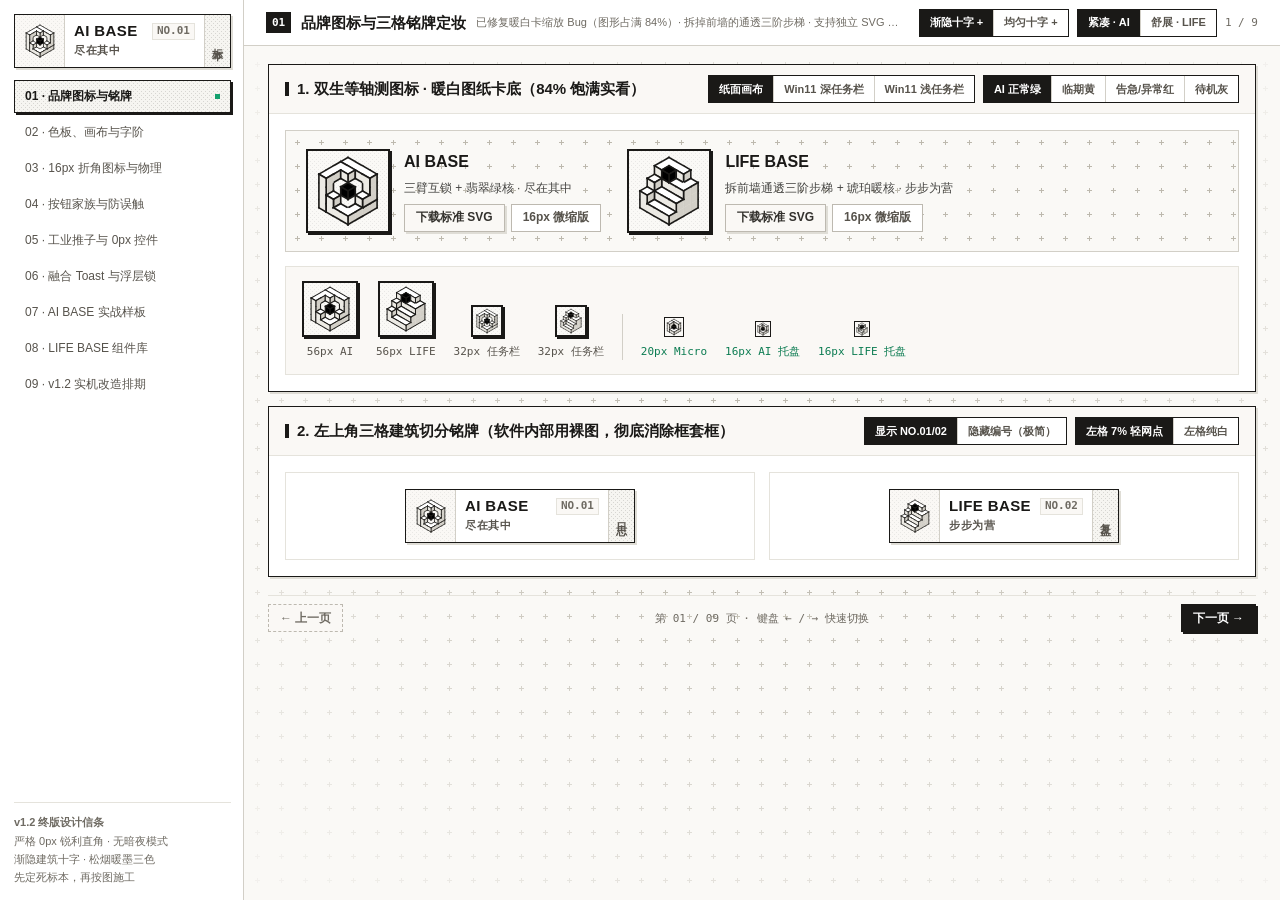
==== commit 63f73e7e: "升级设计系统标本至 v1.2 终版（AI BASE/LIFE BASE 品牌图标与全量 0px 控件）" ====
--- a/设计系统标本.html
+++ b/设计系统标本.html
@@ -3,74 +3,116 @@
 <head>
   <meta charset="UTF-8" />
   <meta name="viewport" content="width=device-width, initial-scale=1.0" />
-  <title>AI Hub &amp; Life Hub · Design System 标本页 (v1.1)</title>
+  <title>AI BASE &amp; LIFE BASE · Design System 终版标本 (v1.2)</title>
   <style>
     /* ==========================================================================
-       AI HUB / LIFE HUB — UNIFIED DESIGN TOKENS v1.1
-       核心 DNA：0px 锐利直角 · 整数像素栅格 · 去青暖石灰 · 4×4 SVG 像素网点 · 朱砂红印章
+       AI BASE / LIFE BASE — UNIFIED DESIGN SYSTEM v1.2 (LIGHT ONLY)
+       核心 DNA：0px 锐利直角 · 渐隐建筑十字画布 · 松烟暖墨 · 45° 斜向网点 · 严格整数排版
        ========================================================================== */
     :root {
-      /* 1. Surfaces 表面材质 */
-      --surface-white: #FFFFFF;        /* 纯白：侧栏、顶栏、卡片主面、弹窗正文 */
-      --surface-canvas: #FAF9F6;       /* 雪白点阵底：主工作区画布 */
-      --surface-canvas-dot: #D8D6CE;   /* 画布点阵：1px / 16px 整数步距 */
-      --surface-paper: #FAF9F7;        /* 浅纸次面：次按钮、表单底框、摘要块 */
-      --surface-tone: #F7F7F5;         /* 网点底：焦点导航、弹窗顶栏、状态头 */
-      --surface-tone-hover: #ECECE8;   /* 网点悬停聚墨底 */
-      --surface-hover: #F4F4F1;        /* 轻悬停纸底 */
-
-      /* 2. Ink & Warm-Neutral Borders 墨线与去青暖石灰阶 */
-      --ink: #17191E;                  /* 主墨黑：标题、焦点框、硬影、主按钮 */
-      --ink-hover: #2C303A;            /* 墨黑主按钮悬停 */
-      --text-body: #262B33;            /* 正文深墨灰 */
-      --text-secondary: #505662;       /* 次级说明文字 */
-      --text-muted: #656C78;           /* 弱信息（对比度 5.2:1，通过 WCAG AA） */
-      --line-struct: #D3D2CC;          /* 建筑暖石灰分隔线（去青校准） */
-      --line-subtle: #E6E5E0;          /* 内部发丝线 */
-      --line-control: #C4C3BC;         /* 纸卡控件默认边框 */
-      --line-input-strong: #878B94;    /* 选择器未选边框 */
-
-      /* 3. Semantics 仅保留 3 个克制语义色 + 显式派生 Token */
-      --ok: #0C7C52;                   /* 翡翠深绿文字 */
-      --ok-fill: #14A06D;              /* 翡翠绿方点 / 正常进度条 */
-      --ok-border: #A8D6C3;            /* 翡翠语义细边 */
-
-      --warn: #9A5005;                 /* 琥珀深字（WCAG AA+ 校准） */
-      --warn-fill: #E38D17;            /* 琥珀进度条 / 临期提醒 */
-      --warn-border: #E8C592;          /* 琥珀语义细边 */
-
-      --danger: #C9524A;               /* 低饱和朱砂红（默认印章底色） */
-      --danger-hover: #B92620;         /* 正砖红（悬停加深 / 危险文字） */
-      --danger-border: #DFB5B2;        /* 朱砂语义细边 */
-      --danger-tint: #FFFDFB;          /* 极轻警示纸底 */
-
-      /* 4. Elevation 严格整数硬影阶梯 */
-      --shadow-l1: 2px 2px 0 #DFDED9;  /* Level 1：建筑容器与静置纸卡微影 */
-      --shadow-l2: 2px 2px 0 #17191E;  /* Level 2：焦点导航与实心印章墨影 */
-      --shadow-l3: 4px 4px 0 #17191E;  /* Level 3：弹窗浮层墨影 */
-
-      /* 5. Typography 6 档统一标尺（中文最小 11px） */
+      /* === Layer 1: Primitive Tokens (暖墨纸本原语) === */
+      --p-white: #FFFFFF;
+      --p-canvas: #FAF9F6;
+      --p-paper: #FAF8F5;
+      --p-hover: #F3F1EC;
+      --p-tone-bg: #F6F5F1;
+      --p-tone-hover: #ECEAE3;
+
+      --p-ink-900: #1A1917;       /* 松烟暖墨主黑 */
+      --p-ink-800: #2C2A27;       /* 主按钮悬停墨灰 */
+      --p-ink-700: #33312D;       /* 正文深墨 */
+      --p-ink-500: #57534C;       /* 次级说明 */
+      --p-ink-400: #6F6B63;       /* 弱信息 (AA 对比度达标) */
+      --p-line-300: #BDB9B0;      /* 控件强边 */
+      --p-line-200: #D2CFC7;      /* 建筑结构线 */
+      --p-line-100: #E5E3DC;      /* 内部发丝线 */
+      --p-shadow-l1: #DFDDD6;     /* L1 暖石灰微影 */
+
+      --p-ok-700: #0C7C52;
+      --p-ok-500: #14A06D;
+      --p-ok-200: #A5D6C2;
+      --p-warn-700: #9A5005;
+      --p-warn-500: #E38D17;
+      --p-warn-200: #E8C592;
+      --p-danger-700: #891E17;    /* 按下深砖红 */
+      --p-danger-600: #A6261E;    /* 悬停正砖红 */
+      --p-danger-500: #C24840;    /* AA 达标朱砂红 (白字对比度 4.89:1) */
+      --p-danger-200: #E0B4B0;
+      --p-danger-50: #FFFDFB;
+
+      /* === Layer 2: Semantic Tokens === */
+      --surface-white: var(--p-white);
+      --surface-canvas: var(--p-canvas);
+      --surface-paper: var(--p-paper);
+      --surface-hover: var(--p-hover);
+      --surface-tone: var(--p-tone-bg);
+      --surface-tone-hover: var(--p-tone-hover);
+
+      --ink: var(--p-ink-900);
+      --ink-hover: var(--p-ink-800);
+      --text-body: var(--p-ink-700);
+      --text-secondary: var(--p-ink-500);
+      --text-muted: var(--p-ink-400);
+
+      --line-struct: var(--p-line-200);
+      --line-subtle: var(--p-line-100);
+      --line-control: var(--p-line-300);
+
+      --ok: var(--p-ok-700);
+      --ok-fill: var(--p-ok-500);
+      --ok-border: var(--p-ok-200);
+      --warn: var(--p-warn-700);
+      --warn-fill: var(--p-warn-500);
+      --warn-border: var(--p-warn-200);
+      --danger: var(--p-danger-500);
+      --danger-hover: var(--p-danger-600);
+      --danger-press: var(--p-danger-700);
+      --danger-border: var(--p-danger-200);
+      --danger-tint: var(--p-danger-50);
+
+      /* Elevation (严格 4 阶硬影) */
+      --shadow-l1: 2px 2px 0 var(--p-shadow-l1);
+      --shadow-l2: 2px 2px 0 var(--ink);
+      --shadow-l3: 4px 4px 0 var(--ink);
+
+      /* Typography (严格整数 6 阶，零半像素) */
       --font-sans: "Segoe UI Variable Text", "Segoe UI", "Microsoft YaHei UI", "PingFang SC", sans-serif;
       --font-mono: "Cascadia Mono", "Consolas", "SFMono-Regular", monospace;
-      --text-xs: 11px;
-      --text-sm: 12px;
-      --text-base: 13px;
-      --text-md: 14px;
-      --text-lg: 16px;
-      --text-kpi: 22px;
-
-      /* 6. Patterns 4×4 SVG 整数像素网点（100/125/150/200% DPI 零摩尔纹） */
-      --tone-img: url("data:image/svg+xml,%3Csvg xmlns='http://www.w3.org/2000/svg' width='4' height='4'%3E%3Crect x='1' y='1' width='1' height='1' fill='%2317191E' fill-opacity='0.14'/%3E%3C/svg%3E");
-      --hatch-img: repeating-linear-gradient(-45deg, transparent, transparent 3px, rgba(23, 25, 30, 0.08) 3px, rgba(23, 25, 30, 0.08) 4px);
-
-      /* 7. Z-index & Motion */
-      --z-topbar: 20;
-      --z-popover: 100;
-      --z-modal: 200;
-      --z-toast: 300;
-      --z-tooltip: 400;
+      --fs-xs: 11px;
+      --fs-sm: 12px;
+      --fs-base: 13px;
+      --fs-md: 15px;
+      --fs-lg: 18px;
+      --fs-kpi: 26px;
+
+      /* SVG 像素肌理 (100/125/150/200% DPI 零摩尔纹) */
+      /* 45° 斜向双点网点：焦点态 14% / 轻装饰 7% */
+      --tone-strong: url("data:image/svg+xml,%3Csvg xmlns='http://www.w3.org/2000/svg' width='4' height='4'%3E%3Crect x='0' y='0' width='1' height='1' fill='%231A1917' fill-opacity='0.14'/%3E%3Crect x='2' y='2' width='1' height='1' fill='%231A1917' fill-opacity='0.14'/%3E%3C/svg%3E");
+      --tone-light: url("data:image/svg+xml,%3Csvg xmlns='http://www.w3.org/2000/svg' width='4' height='4'%3E%3Crect x='0' y='0' width='1' height='1' fill='%231A1917' fill-opacity='0.075'/%3E%3Crect x='2' y='2' width='1' height='1' fill='%231A1917' fill-opacity='0.075'/%3E%3C/svg%3E");
+      /* 8×8 crispEdges 45° 版画斜纹 */
+      --hatch-svg: url("data:image/svg+xml,%3Csvg xmlns='http://www.w3.org/2000/svg' width='8' height='8' shape-rendering='crispEdges'%3E%3Cpath d='M-1,1 l2,-2 M0,8 l8,-8 M7,9 l2,-2' stroke='%231A1917' stroke-opacity='0.11' stroke-width='1'/%3E%3C/svg%3E");
+      /* 24×24 建筑十字 + 肌理 */
+      --crosshair-svg: url("data:image/svg+xml,%3Csvg xmlns='http://www.w3.org/2000/svg' width='24' height='24' shape-rendering='crispEdges'%3E%3Crect x='11' y='9' width='1' height='5' fill='%23BDB9AE'/%3E%3Crect x='9' y='11' width='5' height='1' fill='%23BDB9AE'/%3E%3C/svg%3E");
+
+      /* 密度 Token：默认紧凑 (AI BASE)，可切换舒展 (LIFE BASE) */
+      --space-card-pad: 16px;
+      --space-gap: 14px;
+      --row-h: 32px;
+
+      /* Motion & Z-index */
       --t-press: 60ms;
       --t-fast: 90ms;
+      --z-topbar: 20;
+      --z-popover: 120;
+      --z-modal: 220;
+      --z-toast: 320;
+      --z-tooltip: 420;
+    }
+
+    body[data-density="cozy"] {
+      --space-card-pad: 22px;
+      --space-gap: 18px;
+      --row-h: 36px;
     }
 
     *, *::before, *::after {
@@ -78,22 +120,19 @@
       border-radius: 0 !important;
     }
 
-    /* 仅键盘导航显示 0px 锐利焦点框，鼠标点击不打扰 */
     :focus-visible {
       outline: 2px solid var(--ink);
       outline-offset: 2px;
     }
 
-    /* 彻底接管文本选中高亮，消灭浏览器原生蓝 */
     ::selection {
       background: var(--ink);
       color: var(--surface-white);
     }
 
-    /* 0px 锐角建筑滚动条 */
     ::-webkit-scrollbar { width: 7px; height: 7px; }
     ::-webkit-scrollbar-track { background: transparent; }
-    ::-webkit-scrollbar-thumb { background: #C8C7C0; }
+    ::-webkit-scrollbar-thumb { background: #C5C2B8; }
     ::-webkit-scrollbar-thumb:hover { background: var(--ink); }
 
     html, body {
@@ -102,152 +141,232 @@
       height: 100%;
       overflow: hidden;
       background-color: var(--surface-canvas);
-      background-image: radial-gradient(var(--surface-canvas-dot) 1px, transparent 1px);
-      background-size: 16px 16px;
       color: var(--ink);
       font-family: var(--font-sans);
-      font-size: var(--text-base);
+      font-size: var(--fs-base);
       line-height: 1.55;
       -webkit-font-smoothing: antialiased;
     }
 
-    button, input, select, textarea { font-family: inherit; }
+    button, input, textarea { font-family: inherit; }
     button { cursor: pointer; }
-    code {
-      font-family: var(--font-mono);
-      font-size: 11.5px;
-      background: var(--surface-paper);
-      border: 1px solid var(--line-subtle);
-      padding: 0 4px;
-      color: var(--ink);
-    }
     .mono {
       font-family: var(--font-mono);
       font-variant-numeric: tabular-nums;
-    }
-
-    .screentone {
+      font-feature-settings: "zero" 1;
+    }
+    code {
+      font-family: var(--font-mono);
+      font-size: var(--fs-xs);
+      background: var(--surface-paper);
+      border: 1px solid var(--line-subtle);
+      padding: 1px 5px;
+      color: var(--ink);
+    }
+
+    /* 45° 斜网点材质工具类 */
+    .tone-strong {
       background-color: var(--surface-tone);
-      background-image: var(--tone-img);
+      background-image: var(--tone-strong);
       background-size: 4px 4px;
     }
-    .hatch { background-image: var(--hatch-img); }
-
-    .ic {
-      width: 16px;
-      height: 16px;
-      fill: none;
-      stroke: currentColor;
-      stroke-width: 1.65;
-      stroke-linecap: square;
-      stroke-linejoin: miter;
-      flex-shrink: 0;
-    }
-    .ic-sm { width: 14px; height: 14px; }
-
-    .dot-ok { width: 6px; height: 6px; background: var(--ok-fill); display: inline-block; flex-shrink: 0; }
-    .dot-warn { width: 6px; height: 6px; background: var(--warn-fill); display: inline-block; flex-shrink: 0; }
-    .dot-danger { width: 6px; height: 6px; background: var(--danger); display: inline-block; flex-shrink: 0; }
+    .tone-light {
+      background-color: var(--surface-paper);
+      background-image: var(--tone-light);
+      background-size: 4px 4px;
+    }
 
     /* ==========================================================================
-       APP-LIKE SINGLE-PAGE SHELL (01–08 独立分页，绝不超长滚动)
+       SHELL LAYOUT & 渐隐建筑十字画布（中心清晰、向四周自然淡出）
        ========================================================================== */
     .shell {
-      display: flex;
-      width: 100%;
+      display: grid;
+      grid-template-columns: 244px 1fr;
       height: 100vh;
-      border: 2px solid var(--ink);
       overflow: hidden;
     }
 
     .toc {
-      width: 224px;
-      flex-shrink: 0;
       background: var(--surface-white);
       border-right: 1px solid var(--line-struct);
-      padding: 16px 14px 14px;
+      padding: 14px 12px 14px 14px;
       display: flex;
       flex-direction: column;
-      gap: 16px;
+      gap: 12px;
       overflow-y: auto;
-    }
-
-    .toc-brand {
+      z-index: 30;
+    }
+
+    /* 三格建筑切分铭牌 (v1.2 定妆) */
+    .np-v12 {
+      display: flex;
+      align-items: stretch;
+      border: 1.5px solid var(--ink);
       background: var(--surface-white);
-      border: 1px solid var(--ink);
       box-shadow: var(--shadow-l1);
-      display: flex;
-      align-items: stretch;
-    }
-    .toc-brand-main { flex: 1; padding: 9px 10px; min-width: 0; }
-    .toc-brand-title { font-size: 13.5px; font-weight: 700; letter-spacing: 0.04em; line-height: 1.15; }
-    .toc-brand-sub { font-size: 11px; color: var(--text-muted); margin-top: 2px; }
-    .toc-brand-tag {
-      width: 26px;
-      border: none;
-      border-left: 1px solid var(--ink);
-      display: flex;
-      align-items: center;
+      min-height: 54px;
+      flex-shrink: 0;
+    }
+    .np-v12-icon {
+      width: 50px;
+      flex-shrink: 0;
+      border-right: 1px solid var(--line-struct);
+      display: grid;
+      place-items: center;
+      padding: 5px;
+    }
+    .np-v12-icon.cell-tone {
+      background-color: var(--surface-paper);
+      background-image: var(--tone-light);
+      background-size: 4px 4px;
+    }
+    .np-v12-icon.cell-white {
+      background: var(--surface-white);
+    }
+    .np-v12-text {
+      flex: 1;
+      min-width: 0;
+      padding: 7px 9px;
+      display: flex;
+      flex-direction: column;
       justify-content: center;
-      writing-mode: vertical-rl;
-      font-size: 11px;
-      font-weight: 700;
-      letter-spacing: 0.2em;
-      padding-top: 0.2em;
-      color: var(--text-secondary);
-      transition: background-color var(--t-fast) ease, color var(--t-fast) ease;
-    }
-    .toc-brand-tag:hover { background-color: var(--surface-tone-hover); color: var(--ink); }
-    .toc-brand-tag.is-open { background: var(--ink); background-image: none; color: var(--surface-white); }
-
-    .toc-nav { display: flex; flex-direction: column; gap: 4px; }
-    .toc-btn {
-      width: 100%;
+      gap: 2px;
+    }
+    .np-v12-row {
       display: flex;
       align-items: center;
       justify-content: space-between;
       gap: 6px;
-      padding: 8px 10px;
+    }
+    .np-v12-title {
+      font-size: 15px;
+      font-weight: 800;
+      letter-spacing: 0.4px;
+      line-height: 1.1;
+      color: var(--ink);
+      white-space: nowrap;
+    }
+    .np-v12-no {
+      font-family: var(--font-mono);
+      font-size: 11px;
+      font-weight: 600;
+      color: var(--text-muted);
+      border: 1px solid var(--line-subtle);
+      padding: 0 4px;
+      line-height: 1.35;
+      background: var(--surface-paper);
+    }
+    .hide-np-no .np-v12-no { display: none; }
+    .np-v12-sub {
+      font-size: 11px;
+      font-weight: 600;
+      color: var(--text-secondary);
+      letter-spacing: 0.6px;
+      white-space: nowrap;
+    }
+    .np-v12-spine {
+      width: 26px;
+      flex-shrink: 0;
+      border: none;
+      border-left: 1px solid var(--line-struct);
+      writing-mode: vertical-rl;
+      display: flex;
+      align-items: center;
+      justify-content: center;
+      font-size: 11px;
+      font-weight: 700;
+      letter-spacing: 2px;
+      color: var(--text-secondary);
+      transition: background-color var(--t-fast) ease, color var(--t-fast) ease;
+    }
+    .np-v12-spine:hover {
+      background-color: var(--surface-tone-hover);
+      color: var(--ink);
+    }
+    .np-v12-spine.is-open {
+      background: var(--ink);
+      background-image: none;
+      color: var(--surface-white);
+    }
+
+    .toc-nav {
+      display: flex;
+      flex-direction: column;
+      gap: 3px;
+    }
+    .toc-btn {
+      width: 100%;
+      text-align: left;
+      padding: 7px 10px;
+      font-size: var(--fs-sm);
+      font-weight: 500;
+      color: var(--text-secondary);
+      border: 1px solid transparent;
       background: transparent;
-      border: 1px solid transparent;
-      color: var(--text-secondary);
-      font-size: 12.5px;
-      font-weight: 600;
-      text-align: left;
-      transition: border-color var(--t-fast) ease, background-color var(--t-fast) ease, color var(--t-fast) ease;
+      display: flex;
+      align-items: center;
+      justify-content: space-between;
+      gap: 8px;
+      position: relative;
+      transition: background-color var(--t-fast) ease, border-color var(--t-fast) ease, color var(--t-fast) ease;
     }
     .toc-btn:hover:not(.is-active) {
       background: var(--surface-hover);
-      border-color: var(--line-control);
+      border-color: var(--line-struct);
       color: var(--ink);
     }
     .toc-btn.is-active {
-      background-color: var(--surface-tone);
-      background-image: var(--tone-img);
-      background-size: 4px 4px;
+      color: var(--ink);
+      font-weight: 700;
       border: 1px solid var(--ink);
       box-shadow: var(--shadow-l2);
-      color: var(--ink);
-      font-weight: 700;
-    }
-    .toc-dot { display: none; width: 6px; height: 6px; background: var(--ok-fill); flex-shrink: 0; }
-    .toc-btn.is-active .toc-dot { display: inline-block; }
+      background-color: var(--surface-tone);
+      background-image: var(--tone-strong);
+      background-size: 4px 4px;
+    }
+    .toc-btn.is-active::after {
+      content: "";
+      width: 5px;
+      height: 5px;
+      background: var(--ok-fill);
+      flex-shrink: 0;
+    }
 
     .toc-foot {
       margin-top: auto;
-      padding-top: 12px;
-      border-top: 1px dashed var(--line-struct);
-      font-size: 11px;
+      padding-top: 10px;
+      border-top: 1px solid var(--line-subtle);
+      font-size: var(--fs-xs);
       color: var(--text-muted);
       line-height: 1.65;
     }
 
-    .main {
-      flex: 1;
+    /* 主区：带径向渐隐建筑十字背景层 */
+    .main-col {
+      display: flex;
+      flex-direction: column;
       min-width: 0;
-      display: flex;
-      flex-direction: column;
+      height: 100vh;
       overflow: hidden;
+      position: relative;
+      background-color: var(--surface-canvas);
+    }
+    /* 渐隐建筑十字独立底纹层：中心 100% 清晰，向四周自然淡出到 18% */
+    .canvas-bg-layer {
+      position: absolute;
+      inset: 46px 0 0 0;
+      pointer-events: none;
+      z-index: 0;
+      background-image: var(--crosshair-svg);
+      background-size: 24px 24px;
+      background-position: center center;
+      -webkit-mask-image: radial-gradient(ellipse 68% 66% at 50% 48%, rgba(0,0,0,1) 18%, rgba(0,0,0,0.48) 64%, rgba(0,0,0,0.12) 100%);
+      mask-image: radial-gradient(ellipse 68% 66% at 50% 48%, rgba(0,0,0,1) 18%, rgba(0,0,0,0.48) 64%, rgba(0,0,0,0.12) 100%);
+    }
+    body[data-canvas="flat"] .canvas-bg-layer {
+      -webkit-mask-image: none;
+      mask-image: none;
+      opacity: 0.85;
     }
 
     .topbar {
@@ -262,141 +381,185 @@
       gap: 12px;
       z-index: var(--z-topbar);
     }
-    .topbar-left { display: flex; align-items: center; gap: 11px; min-width: 0; }
+    .topbar-left {
+      display: flex;
+      align-items: center;
+      gap: 10px;
+      min-width: 0;
+    }
     .topbar-num {
-      font-size: 11px;
+      font-family: var(--font-mono);
+      font-size: var(--fs-xs);
       font-weight: 700;
-      padding: 1px 6px;
+      padding: 2px 6px;
       background: var(--ink);
       color: var(--surface-white);
       flex-shrink: 0;
     }
-    .topbar h1 {
-      margin: 0;
-      font-size: var(--text-md);
+    .topbar-title {
+      font-size: var(--fs-md);
       font-weight: 700;
-      letter-spacing: 0.02em;
       white-space: nowrap;
     }
     .topbar-sub {
-      font-size: var(--text-xs);
+      font-size: var(--fs-xs);
       color: var(--text-muted);
-      padding-left: 11px;
-      border-left: 1px solid var(--line-subtle);
       white-space: nowrap;
       overflow: hidden;
       text-overflow: ellipsis;
     }
-    .topbar-right { display: flex; align-items: center; gap: 8px; flex-shrink: 0; }
+    .topbar-right {
+      display: flex;
+      align-items: center;
+      gap: 8px;
+      flex-shrink: 0;
+    }
 
     .stage {
       flex: 1;
       overflow-y: auto;
-      padding: 18px 24px 28px;
+      padding: 18px 24px 26px;
+      position: relative;
+      z-index: 1;
+    }
+    .stage-inner {
+      max-width: 1080px;
+      margin: 0 auto;
       display: flex;
       flex-direction: column;
-    }
-
-    .page-view {
-      display: none;
-      flex-direction: column;
-      gap: 16px;
-      max-width: 1180px;
-      width: 100%;
-      margin: 0 auto;
-      animation: pageIn 120ms ease;
-    }
+      gap: var(--space-gap);
+    }
+
+    .page-view { display: none; flex-direction: column; gap: var(--space-gap); }
     .page-view.is-active { display: flex; }
-    @keyframes pageIn {
-      from { opacity: 0; transform: translateY(4px); }
-      to { opacity: 1; transform: translateY(0); }
-    }
-
-    .pager-bar {
-      max-width: 1180px;
-      width: 100%;
-      margin: auto auto 0;
-      padding-top: 18px;
-      display: flex;
-      align-items: center;
-      justify-content: space-between;
-      gap: 10px;
-    }
 
     /* ==========================================================================
-       COMMON CONTAINERS & TYPOGRAPHY
+       UNIVERSAL PANELS, TAGS & BUTTONS (v1.2 含热区防抖锁定)
        ========================================================================== */
     .panel {
       background: var(--surface-white);
       border: 1px solid var(--ink);
       box-shadow: var(--shadow-l1);
-      padding: 16px 18px;
-    }
-    .panel-soft {
-      background: var(--surface-white);
-      border: 1px solid var(--line-struct);
-      padding: 14px 16px;
-    }
-    .sub-label {
-      font-size: var(--text-xs);
-      font-weight: 700;
-      letter-spacing: 0.04em;
-      color: var(--text-muted);
-      margin: 0 0 10px;
+      display: flex;
+      flex-direction: column;
+    }
+    /* v1.2 降噪卡头：纯净浅纸 + 左侧 4px 墨黑索引条 */
+    .panel-head {
+      padding: 10px 16px;
+      background: var(--surface-paper);
+      border-bottom: 1px solid var(--line-subtle);
       display: flex;
       align-items: center;
       justify-content: space-between;
-    }
-    .grid-2 { display: grid; grid-template-columns: 1fr 1fr; gap: 14px; }
-    .grid-3 { display: grid; grid-template-columns: repeat(3, minmax(0, 1fr)); gap: 14px; }
+      gap: 12px;
+      flex-wrap: wrap;
+    }
+    .panel-head h2 {
+      margin: 0;
+      font-size: var(--fs-md);
+      font-weight: 700;
+      display: flex;
+      align-items: center;
+      gap: 8px;
+    }
+    .head-bar {
+      width: 4px;
+      height: 14px;
+      background: var(--ink);
+      flex-shrink: 0;
+    }
+    .panel-body {
+      padding: var(--space-card-pad);
+      display: flex;
+      flex-direction: column;
+      gap: var(--space-gap);
+    }
+
+    .grid-2 { display: grid; grid-template-columns: repeat(2, minmax(0, 1fr)); gap: var(--space-gap); }
+    .grid-3 { display: grid; grid-template-columns: repeat(3, minmax(0, 1fr)); gap: var(--space-gap); }
     .grid-4 { display: grid; grid-template-columns: repeat(4, minmax(0, 1fr)); gap: 12px; }
-    .demo-row { display: flex; align-items: center; flex-wrap: wrap; gap: 10px; }
-
-    /* ==========================================================================
-       STANDARD BUTTON FAMILY (FIXED HEIGHT + 1:1 2PX PRESS PHYSICS)
-       ========================================================================== */
+
+    /* 语义方点 */
+    .dot { width: 6px; height: 6px; display: inline-block; flex-shrink: 0; }
+    .dot-ok { background: var(--ok-fill); }
+    .dot-warn { background: var(--warn-fill); }
+    .dot-danger { background: var(--danger); }
+    .dot-idle { background: #9C988F; }
+
+    /* 语义印章标签 */
+    .ds-tag {
+      display: inline-flex;
+      align-items: center;
+      gap: 5px;
+      padding: 2px 7px;
+      font-size: var(--fs-xs);
+      font-weight: 700;
+      border: 1px solid var(--line-struct);
+      background: var(--surface-paper);
+      color: var(--text-secondary);
+      white-space: nowrap;
+    }
+    .ds-tag.is-ok { border-color: var(--ok-border); background: var(--surface-white); color: var(--ok); }
+    .ds-tag.is-warn { border-color: var(--warn-border); background: var(--surface-white); color: var(--warn); }
+    .ds-tag.is-danger { border-color: var(--danger-border); background: var(--danger-tint); color: var(--danger-hover); }
+    .ds-tag.is-ink { border-color: var(--ink); background: var(--ink); color: var(--surface-white); }
+
+    /* 统一按钮家族 + 按压热区防抖锁定 (:active::after) */
     .ds-btn {
+      position: relative;
       display: inline-flex;
       align-items: center;
       justify-content: center;
       gap: 6px;
       height: 32px;
-      padding: 0 14px;
-      font-size: var(--text-base);
+      padding: 0 13px;
+      font-size: var(--fs-base);
       font-weight: 600;
+      border: 1px solid var(--ink);
       white-space: nowrap;
-      border-style: solid;
-      border-width: 1px;
+      user-select: none;
       transition: background-color var(--t-fast) ease, border-color var(--t-fast) ease, color var(--t-fast) ease, box-shadow var(--t-fast) ease, transform var(--t-press) ease;
     }
-    .ds-btn-sm { height: 28px; padding: 0 11px; font-size: var(--text-sm); }
-
+    .ds-btn::after {
+      content: "";
+      position: absolute;
+      inset: 0;
+      pointer-events: none;
+    }
+    .ds-btn:active:not(:disabled)::after {
+      inset: -3px 0 0 -3px;
+      pointer-events: auto;
+    }
+    .ds-btn-sm { height: 28px; padding: 0 11px; font-size: var(--fs-sm); }
+
+    /* 1. 主动作深炭实心 */
     .ds-btn-primary {
       background: var(--ink);
-      border-color: var(--ink);
+      color: var(--surface-white);
       box-shadow: var(--shadow-l2);
-      color: var(--surface-white);
     }
     .ds-btn-primary:hover:not(:disabled) { background: var(--ink-hover); }
     .ds-btn-primary:active:not(:disabled) { transform: translate(2px, 2px); box-shadow: none; }
 
+    /* 2. 焦点网点运行态 */
     .ds-btn-focus {
-      background-color: var(--surface-tone);
-      background-image: var(--tone-img);
-      background-size: 4px 4px;
-      border-color: var(--ink);
-      box-shadow: var(--shadow-l2);
       color: var(--ink);
       font-weight: 700;
+      border: 1.5px solid var(--ink);
+      box-shadow: var(--shadow-l2);
+      background-color: var(--surface-tone);
+      background-image: var(--tone-strong);
+      background-size: 4px 4px;
     }
     .ds-btn-focus:hover:not(:disabled) { background-color: var(--surface-tone-hover); }
     .ds-btn-focus:active:not(:disabled) { transform: translate(2px, 2px); box-shadow: none; }
 
+    /* 3. 常规浅纸按钮 */
     .ds-btn-paper {
       background: var(--surface-paper);
       border-color: var(--line-control);
+      color: var(--text-body);
       box-shadow: var(--shadow-l1);
-      color: var(--text-body);
     }
     .ds-btn-paper:hover:not(:disabled) {
       background: var(--surface-white);
@@ -406,1302 +569,2783 @@
     }
     .ds-btn-paper:active:not(:disabled) { transform: translate(2px, 2px); box-shadow: none; }
 
+    /* 4. 紧凑扁平按钮 */
+    .ds-btn-flat {
+      background: var(--surface-white);
+      border-color: var(--line-control);
+      color: var(--text-secondary);
+      box-shadow: none;
+    }
+    .ds-btn-flat:hover:not(:disabled) {
+      border-color: var(--ink);
+      color: var(--ink);
+      background: var(--surface-hover);
+    }
+    .ds-btn-flat:active:not(:disabled) { transform: translate(1px, 1px); }
+
+    /* 5. AA 达标朱砂红退出印章 */
     .ds-btn-danger {
       background: var(--danger);
-      border-color: var(--ink);
+      border: 1.5px solid var(--ink);
+      color: var(--surface-white);
+      font-weight: 700;
       box-shadow: var(--shadow-l2);
-      color: var(--surface-white);
     }
     .ds-btn-danger:hover:not(:disabled) { background: var(--danger-hover); }
-    .ds-btn-danger:active:not(:disabled) { transform: translate(2px, 2px); box-shadow: none; }
-
-    /* Disabled: dashed hatched flat surface (zero muddy opacity) */
+    .ds-btn-danger:active:not(:disabled) { background: var(--danger-press); transform: translate(2px, 2px); box-shadow: none; }
+
+    /* 6. 中危 3 秒武装态 */
+    .ds-btn-arming {
+      background: var(--danger-tint);
+      border: 1.5px solid var(--danger-hover);
+      color: var(--danger-hover);
+      font-weight: 700;
+      box-shadow: 2px 2px 0 var(--danger-hover);
+    }
+    .ds-btn-arming:hover { background: var(--danger); color: var(--surface-white); }
+    .ds-btn-arming:active { transform: translate(2px, 2px); box-shadow: none; }
+
+    /* 7. 禁用态 */
     .ds-btn:disabled {
-      background-color: var(--surface-paper);
-      background-image: var(--hatch-img);
+      background: var(--surface-paper);
       border: 1px dashed var(--line-control);
+      color: var(--text-muted);
       box-shadow: none;
-      color: var(--text-muted);
       cursor: not-allowed;
-      transform: none;
-    }
-
-    /* Frameless Ghost Icon */
-    .ds-icon-btn {
+    }
+
+    /* 8. 无框功能/危险图标按钮 */
+    .icon-btn {
       width: 28px;
       height: 28px;
-      padding: 0;
       border: 1px solid transparent;
       background: transparent;
       color: var(--text-secondary);
       display: inline-grid;
       place-items: center;
-      transition: background-color var(--t-fast) ease, border-color var(--t-fast) ease, color var(--t-fast) ease, transform var(--t-press) ease;
-    }
-    .ds-icon-btn:hover { background: var(--surface-white); border-color: var(--ink); color: var(--ink); }
-    .ds-icon-btn:active { background: var(--surface-tone-hover); transform: translate(1px, 1px); }
-    .ds-icon-btn.is-danger:hover { background: var(--danger); border-color: var(--ink); color: var(--surface-white); }
-    .ds-icon-btn.is-danger:active { background: var(--danger-hover); border-color: var(--ink); color: var(--surface-white); }
-
-    /* 0px Native Loader Dots & Marquee */
-    .ds-loader-dots { display: inline-flex; align-items: center; gap: 3px; }
-    .ds-loader-dots i {
-      display: block;
-      width: 4px;
-      height: 4px;
-      background: currentColor;
-      animation: sqPulse 900ms infinite steps(1);
-    }
-    .ds-loader-dots i:nth-child(2) { animation-delay: 220ms; }
-    .ds-loader-dots i:nth-child(3) { animation-delay: 440ms; }
-    @keyframes sqPulse { 0%, 100% { opacity: 0.25; } 45% { opacity: 1; } }
-
-    .ds-marquee {
-      height: 8px;
+      padding: 0;
+      position: relative;
+      transition: background-color var(--t-fast) ease, color var(--t-fast) ease, border-color var(--t-fast) ease;
+    }
+    .icon-btn:hover { background: var(--surface-hover); border-color: var(--ink); color: var(--ink); }
+    .icon-btn.is-danger:hover { background: var(--danger); border-color: var(--danger); color: var(--surface-white); }
+    .icon-btn:active { transform: translate(1px, 1px); }
+
+    /* 分段切换器 */
+    .ds-seg {
+      display: inline-flex;
       border: 1px solid var(--ink);
-      background: var(--surface-paper);
-      overflow: hidden;
-      position: relative;
-    }
-    .ds-marquee-bar {
-      position: absolute;
-      inset: 0;
-      width: 40%;
-      background-color: var(--ink);
-      background-image: repeating-linear-gradient(-45deg, transparent, transparent 4px, rgba(255,255,255,0.28) 4px, rgba(255,255,255,0.28) 6px);
-      animation: sqSlide 1.1s linear infinite;
-    }
-    @keyframes sqSlide { 0% { transform: translateX(-110%); } 100% { transform: translateX(260%); } }
-
-    /* ==========================================================================
-       01. SWATCHES & DPI TABLE
-       ========================================================================== */
-    .swatch-grid { display: grid; grid-template-columns: repeat(auto-fill, minmax(162px, 1fr)); gap: 10px; }
-    .swatch { border: 1px solid var(--line-struct); background: var(--surface-white); display: flex; flex-direction: column; }
-    .swatch-chip { height: 44px; border-bottom: 1px solid var(--line-subtle); }
-    .swatch-chip.is-canvas {
-      background-color: var(--surface-canvas);
-      background-image: radial-gradient(var(--surface-canvas-dot) 1px, transparent 1px);
-      background-size: 14px 14px;
-    }
-    .swatch-body { padding: 7px 9px; display: flex; flex-direction: column; gap: 2px; }
-    .swatch-name { font-size: 12px; font-weight: 700; }
-    .swatch-token { font-size: 11px; color: var(--text-muted); }
-    .swatch-use { font-size: 11px; color: var(--text-secondary); }
-
-    .ban-strip {
-      margin-top: 12px;
-      padding: 9px 12px;
-      border: 1px dashed var(--line-struct);
-      background: var(--surface-paper);
-      display: flex;
-      align-items: center;
-      flex-wrap: wrap;
-      gap: 9px;
-      font-size: 12px;
+      background: var(--surface-white);
+      flex-wrap: nowrap;
+    }
+    .ds-seg-btn {
+      border: none;
+      border-right: 1px solid var(--line-struct);
+      background: transparent;
       color: var(--text-secondary);
-    }
-    .ban-chip {
-      display: inline-flex;
-      align-items: center;
-      gap: 6px;
-      padding: 2px 8px;
-      border: 1px solid var(--line-struct);
-      background: var(--surface-white);
-      text-decoration: line-through;
-      color: var(--text-muted);
-      font-size: 11px;
-    }
-    .ban-dot { width: 10px; height: 10px; border: 1px solid rgba(23,25,30,0.25); display: inline-block; }
-
-    /* ==========================================================================
-       02. ELEVATION & NATIVE OVERRIDES
-       ========================================================================== */
-    .elev-card { background: var(--surface-white); padding: 14px; display: flex; flex-direction: column; gap: 5px; }
-    .elev-0 { border: 1px solid var(--line-subtle); }
-    .elev-1 { border: 1px solid var(--ink); box-shadow: var(--shadow-l1); }
-    .elev-2 { border: 1px solid var(--ink); box-shadow: var(--shadow-l2); }
-    .elev-3 { border: 2px solid var(--ink); box-shadow: var(--shadow-l3); }
-    .elev-title { font-size: 13px; font-weight: 700; }
-    .elev-spec { font-size: 11px; color: var(--text-muted); }
-    .elev-desc { font-size: 12px; color: var(--text-secondary); }
-
-    .scroll-demo {
-      height: 82px;
-      overflow-y: scroll;
-      border: 1px solid var(--line-control);
-      background: var(--surface-white);
-      padding: 8px 10px;
-      font-size: 12px;
-      color: var(--text-secondary);
-    }
-
-    /* ==========================================================================
-       03. HOVER LAWS & ALIGNMENT GUIDES
-       ========================================================================== */
-    .law-box { background: var(--surface-white); border: 1px solid var(--ink); box-shadow: var(--shadow-l1); display: flex; flex-direction: column; }
-    .law-head { padding: 9px 14px; border-bottom: 1px solid var(--line-struct); display: flex; align-items: center; justify-content: space-between; font-size: 13px; font-weight: 700; }
-    .law-body { padding: 14px; display: flex; flex-direction: column; gap: 12px; flex: 1; }
-    .law-desc { margin: 0; font-size: 12px; color: var(--text-secondary); }
-
-    .align-stage {
-      position: relative;
-      padding: 14px;
-      background: var(--surface-paper);
-      border: 1px solid var(--line-subtle);
-      display: flex;
-      align-items: center;
-      gap: 10px;
-      flex-wrap: wrap;
-    }
-    .show-guides .align-stage::before,
-    .show-guides .align-stage::after {
-      content: "";
-      position: absolute;
-      left: 0;
-      right: 0;
-      height: 1px;
-      background: rgba(201, 82, 74, 0.8);
-      pointer-events: none;
-    }
-    .show-guides .align-stage::before { top: 14px; }
-    .show-guides .align-stage::after { top: 46px; } /* 14 + 32px */
-
-    .plate-demo {
-      background: var(--surface-white);
-      border: 1px solid var(--ink);
-      box-shadow: var(--shadow-l1);
-      display: inline-flex;
-      align-items: stretch;
-      height: 46px;
-    }
-    .plate-demo-main { padding: 0 12px; display: flex; flex-direction: column; justify-content: center; }
-    .plate-demo-main strong { font-size: 13px; line-height: 1.15; }
-    .plate-demo-main span { font-size: 11px; color: var(--text-muted); }
-
-    /* ==========================================================================
-       04 & 05. ATOMS: FORMS, SELECTS, TABS, TOOLTIP, METERS
-       ========================================================================== */
-    .check-row { display: inline-flex; align-items: center; gap: 8px; font-size: 12.5px; cursor: pointer; }
-    input[type="checkbox"].ds-chk {
-      appearance: none; -webkit-appearance: none;
-      width: 16px; height: 16px; margin: 0; flex-shrink: 0;
-      border: 1px solid var(--line-input-strong); background: var(--surface-white); cursor: pointer;
-      transition: background-color var(--t-fast) ease, border-color var(--t-fast) ease;
-    }
-    input[type="checkbox"].ds-chk:hover { border-color: var(--ink); }
-    input[type="checkbox"].ds-chk:checked {
-      background-color: var(--ink); border-color: var(--ink);
-      background-image: url("data:image/svg+xml,%3Csvg xmlns='http://www.w3.org/2000/svg' viewBox='0 0 12 12'%3E%3Cpath d='M2.2 6.3 4.8 8.9 9.8 3.2' fill='none' stroke='%23FFFFFF' stroke-width='2' stroke-linecap='square' stroke-linejoin='miter'/%3E%3C/svg%3E");
-      background-repeat: no-repeat; background-position: center; background-size: 11px 11px;
-    }
-
-    input[type="radio"].ds-rad {
-      appearance: none; -webkit-appearance: none;
-      width: 16px; height: 16px; margin: 0; flex-shrink: 0;
-      border: 1px solid var(--line-input-strong); background: var(--surface-white); cursor: pointer;
-      display: inline-grid; place-items: center;
-    }
-    input[type="radio"].ds-rad:hover, input[type="radio"].ds-rad:checked { border-color: var(--ink); }
-    input[type="radio"].ds-rad:checked::after { content: ""; width: 8px; height: 8px; background: var(--ink); }
-
-    .ds-toggle { position: relative; display: inline-flex; align-items: center; gap: 9px; cursor: pointer; font-size: 12.5px; }
-    .ds-toggle input { position: absolute; opacity: 0; pointer-events: none; }
-    .ds-toggle-track { width: 34px; height: 18px; border: 1px solid var(--ink); background: var(--surface-paper); position: relative; transition: background-color var(--t-fast) ease; }
-    .ds-toggle-thumb { position: absolute; top: 2px; left: 2px; width: 12px; height: 12px; background: var(--ink); transition: transform 110ms ease, background-color 110ms ease; }
-    .ds-toggle input:checked + .ds-toggle-track { background: var(--ink); }
-    .ds-toggle input:checked + .ds-toggle-track .ds-toggle-thumb { transform: translateX(16px); background: var(--ok-fill); }
-
-    .ds-input, .ds-select {
-      width: 100%; height: 32px; padding: 0 10px;
-      border: 1px solid var(--line-control); background: var(--surface-white); color: var(--ink); font-size: var(--text-base);
-    }
-    .ds-input:focus, .ds-select:focus { border-color: var(--ink); outline: none; box-shadow: inset 0 0 0 1px var(--ink); }
-    .ds-input.is-error { border-color: var(--danger); border-left: 3px solid var(--danger); background: var(--danger-tint); }
-    .ds-err-msg { font-size: 11px; color: var(--danger-hover); font-weight: 600; display: flex; align-items: center; gap: 5px; }
-
-    .ds-select {
-      appearance: none; -webkit-appearance: none; padding-right: 28px; cursor: pointer;
-      background-image: url("data:image/svg+xml,%3Csvg xmlns='http://www.w3.org/2000/svg' viewBox='0 0 12 12'%3E%3Cpath d='M2.5 4.5 6 8l3.5-3.5' fill='none' stroke='%2317191E' stroke-width='1.5' stroke-linecap='square'/%3E%3C/svg%3E");
-      background-repeat: no-repeat; background-position: right 9px center; background-size: 10px 10px;
-    }
-
-    .ds-search-wrap { position: relative; display: flex; align-items: center; }
-    .ds-search-wrap .ic-left { position: absolute; left: 9px; color: var(--text-muted); pointer-events: none; }
-    .ds-search-wrap input { padding-left: 30px; padding-right: 30px; }
-    .ds-search-clear {
-      position: absolute; right: 3px; width: 24px; height: 24px;
-      border: 1px solid transparent; background: transparent; color: var(--text-muted); display: grid; place-items: center;
-    }
-    .ds-search-clear:hover { color: var(--ink); border-color: var(--ink); background: var(--surface-white); }
-
-    .ds-seg { display: inline-flex; border: 1px solid var(--ink); background: var(--surface-white); }
-    .ds-seg-btn {
-      border: none; border-right: 1px solid var(--line-struct); background: transparent;
-      color: var(--text-secondary); height: 28px; padding: 0 11px; font-size: 12px; font-weight: 600;
+      height: 26px;
+      padding: 0 10px;
+      font-size: var(--fs-xs);
+      font-weight: 600;
+      white-space: nowrap;
       transition: background-color var(--t-fast) ease, color var(--t-fast) ease;
     }
     .ds-seg-btn:last-child { border-right: none; }
     .ds-seg-btn:hover:not(.is-active) { background: var(--surface-hover); color: var(--ink); }
     .ds-seg-btn.is-active { background: var(--ink); color: var(--surface-white); }
 
-    .ds-tabs { display: flex; border-bottom: 1px solid var(--line-struct); gap: 4px; }
-    .ds-tab {
-      border: none; border-bottom: 2px solid transparent; background: transparent;
-      padding: 6px 10px; margin-bottom: -1px; font-size: 12.5px; font-weight: 600; color: var(--text-secondary);
-    }
-    .ds-tab:hover { color: var(--ink); }
-    .ds-tab.is-active { color: var(--ink); font-weight: 700; border-bottom-color: var(--ink); }
-
-    .ds-path-bar {
-      width: 100%; height: 32px; border: 1px solid var(--line-control); background: var(--surface-paper);
-      padding: 0 10px; display: flex; align-items: center; justify-content: space-between; gap: 8px;
-      font-size: 12px; color: var(--text-secondary);
-      transition: border-color var(--t-fast) ease, background-color var(--t-fast) ease, color var(--t-fast) ease;
-    }
-    .ds-path-bar:hover { border-color: var(--ink); background: var(--surface-white); color: var(--ink); }
-
-    .ds-tag {
-      font-size: var(--text-xs); font-weight: 700; padding: 1px 6px;
-      border: 1px solid var(--line-struct); background: var(--surface-paper); color: var(--text-secondary);
-      display: inline-flex; align-items: center; gap: 5px; white-space: nowrap;
-    }
-    .ds-tag.is-ink { border-color: var(--ink); background: var(--surface-white); color: var(--ink); }
-    .ds-tag.is-ok { border-color: var(--ok-border); background: var(--surface-white); color: var(--ok); }
-    .ds-tag.is-warn { border-color: var(--warn-border); background: var(--surface-white); color: var(--warn); }
-    .ds-tag.is-danger { border-color: var(--danger-border); background: var(--surface-white); color: var(--danger-hover); }
-
-    .ds-tip-wrap { position: relative; display: inline-flex; }
-    .ds-tip-bubble {
-      position: absolute; bottom: calc(100% + 7px); left: 50%; transform: translateX(-50%);
-      background: var(--ink); color: var(--surface-white); padding: 4px 8px; font-size: 11px; font-weight: 600;
-      white-space: nowrap; box-shadow: var(--shadow-l1); opacity: 0; pointer-events: none;
-      transition: opacity 80ms ease; z-index: var(--z-tooltip); display: inline-flex; align-items: center; gap: 6px;
-    }
-    .ds-tip-wrap:hover .ds-tip-bubble, .ds-tip-wrap:focus-within .ds-tip-bubble { opacity: 1; }
-    .ds-kbd {
-      font-family: var(--font-mono); font-size: 11px; font-weight: 700; padding: 1px 5px;
-      border: 1px solid var(--ink); box-shadow: 1px 1px 0 var(--ink); background: var(--surface-white); color: var(--ink);
-    }
-    .ds-tip-bubble .ds-kbd { border-color: rgba(255,255,255,0.45); box-shadow: none; background: rgba(255,255,255,0.14); color: #FFF; }
-
-    .ds-meter-track {
-      height: 8px; border: 1px solid var(--ink); background-color: var(--surface-paper); background-image: var(--hatch-img); overflow: hidden;
-    }
-    .ds-meter-track.is-empty { border-color: var(--danger); background-color: var(--danger-tint); }
-    .ds-meter-fill { height: 100%; transition: width 120ms ease, background-color 120ms ease; }
-    .ds-meter-fill.has-val { min-width: 3px; }
-
-    .ds-empty {
-      border: 1px dashed var(--line-control); background: var(--surface-paper); padding: 14px 16px;
-      display: flex; align-items: center; justify-content: space-between; gap: 12px;
-    }
-
     /* ==========================================================================
-       06. OVERLAYS, POPOVERS & NOTIFICATIONS
+       PAGE 01: BRAND ICONS (FIXED FULL-SCALE PAPER CARD) & NAMEPLATE
        ========================================================================== */
-    .overlay-grid { display: grid; grid-template-columns: 220px 1fr 316px; gap: 16px; align-items: start; }
-    .pop-spec { background: var(--surface-white); border: 1px solid var(--ink); box-shadow: var(--shadow-l2); padding: 4px; display: flex; flex-direction: column; gap: 2px; }
-    .pop-item {
-      width: 100%; border: 1px solid transparent; background: transparent; color: var(--ink);
-      padding: 7px 9px; font-size: 12px; font-weight: 600; display: flex; align-items: center; gap: 8px; text-align: left;
-      transition: background-color var(--t-fast) ease, border-color var(--t-fast) ease, color var(--t-fast) ease;
-    }
-    .pop-item:hover { background: var(--surface-hover); border-color: var(--ink); }
-    .pop-item.is-danger { color: var(--danger-hover); }
-    .pop-item.is-danger:hover { background: var(--danger); border-color: var(--ink); color: var(--surface-white); }
-    .pop-sep { height: 1px; background: var(--line-subtle); margin: 3px 4px; }
-
-    .modal-spec { background: var(--surface-white); border: 2px solid var(--ink); box-shadow: var(--shadow-l3); display: flex; flex-direction: column; }
-    .modal-spec-head { padding: 9px 9px 9px 14px; border-bottom: 1px solid var(--line-struct); display: flex; align-items: center; justify-content: space-between; }
-    .modal-spec-body { padding: 12px 14px; display: flex; flex-direction: column; gap: 6px; }
-    .modal-spec-row {
-      display: flex; align-items: center; justify-content: space-between; padding: 7px 9px;
-      border: 1px solid var(--line-subtle); background: var(--surface-white); font-size: 12px; cursor: pointer;
-    }
-    .modal-spec-row:hover { border-color: var(--ink); background: var(--surface-paper); }
-    .modal-spec-foot { padding: 9px 14px; border-top: 1px solid var(--line-subtle); background: var(--surface-paper); display: flex; justify-content: flex-end; gap: 8px; }
-
-    .wpf-card { background: var(--surface-white); border: 1px solid var(--ink); box-shadow: var(--shadow-l2); display: grid; grid-template-columns: 4px 1fr; }
-    .wpf-head { background: var(--surface-paper); border-bottom: 1px solid var(--line-subtle); padding: 4px 6px 4px 10px; display: flex; align-items: center; justify-content: space-between; font-size: 11px; font-weight: 700; color: var(--text-secondary); }
-    .wpf-body { padding: 8px 10px 9px; }
-
-    /* Real Modal & Toast */
-    .live-modal-backdrop {
-      position: fixed; inset: 0; background: rgba(23, 25, 30, 0.28); z-index: var(--z-modal);
-      display: none; align-items: center; justify-content: center; padding: 20px;
-    }
-    .live-modal-backdrop.is-open { display: flex; }
-    .live-modal { width: 100%; max-width: 440px; }
-
-    .live-toast-stack {
-      position: fixed; right: 20px; bottom: 20px; z-index: var(--z-toast);
-      display: flex; flex-direction: column; gap: 8px; align-items: flex-end; pointer-events: none;
-    }
-    .live-toast {
-      pointer-events: auto; background: var(--ink); color: var(--surface-white);
-      border: 1px solid var(--ink); box-shadow: var(--shadow-l2); padding: 8px 12px;
-      font-size: 12px; font-weight: 600; display: inline-flex; align-items: center; gap: 8px;
-      animation: pageIn 90ms ease;
-    }
-    .live-toast.is-err { background: var(--danger); }
+    .core-emerald .core-top { fill: #17B27A; stroke: #17B27A; stroke-width: 0.4; }
+    .core-emerald .core-left { fill: #129163; stroke: #129163; stroke-width: 0.4; }
+    .core-emerald .core-right { fill: #0C704B; stroke: #0C704B; stroke-width: 0.4; }
+
+    .core-amber .core-top { fill: #F09C24; stroke: #F09C24; stroke-width: 0.4; }
+    .core-amber .core-left { fill: #D4810F; stroke: #D4810F; stroke-width: 0.4; }
+    .core-amber .core-right { fill: #AD6507; stroke: #AD6507; stroke-width: 0.4; }
+
+    .core-danger .core-top { fill: #D4544C; stroke: #D4544C; stroke-width: 0.4; }
+    .core-danger .core-left { fill: #B73A32; stroke: #B73A32; stroke-width: 0.4; }
+    .core-danger .core-right { fill: #912620; stroke: #912620; stroke-width: 0.4; }
+
+    .core-idle .core-top { fill: #BDB9B0; stroke: #BDB9B0; stroke-width: 0.4; }
+    .core-idle .core-left { fill: #9E9A91; stroke: #9E9A91; stroke-width: 0.4; }
+    .core-idle .core-right { fill: #7F7C74; stroke: #7F7C74; stroke-width: 0.4; }
+
+    /* 修复原版百分比 padding 缩放 Bug：改用固定内边距=0（SVG 内部已预留精准 7%~8% 安全呼吸边） */
+    .icon-tile {
+      display: inline-grid;
+      place-items: center;
+      flex-shrink: 0;
+      position: relative;
+      padding: 0;
+    }
+    .icon-tile svg { width: 100%; height: 100%; display: block; }
+    .icon-tile.tile-paper {
+      background-color: #FAF9F6;
+      background-image: var(--tone-light);
+      background-size: 4px 4px;
+      border: 2px solid var(--ink);
+      box-shadow: var(--shadow-l2);
+    }
+    .icon-tile.tile-paper.is-micro {
+      border-width: 1px;
+      box-shadow: none;
+      background-image: none;
+    }
+    .icon-tile.tile-bare {
+      background: transparent;
+      border: none;
+      box-shadow: none;
+    }
+
+    .icon-stage {
+      border: 1px solid var(--line-struct);
+      padding: 18px 20px;
+      display: flex;
+      align-items: center;
+      justify-content: space-between;
+      gap: 20px;
+      flex-wrap: wrap;
+      background-color: var(--surface-canvas);
+      background-image: var(--crosshair-svg);
+      background-size: 24px 24px;
+    }
+    .icon-stage.wall-dark {
+      background: #1E2128;
+      background-image: none;
+      color: #F4F3EE;
+    }
+    .icon-stage.wall-light-tb {
+      background: #ECEBE6;
+      background-image: none;
+    }
+
+    .size-ladder {
+      display: flex;
+      align-items: flex-end;
+      gap: 18px;
+      flex-wrap: wrap;
+      padding: 14px 16px;
+      border: 1px solid var(--line-subtle);
+      background: var(--surface-paper);
+    }
+    .size-step {
+      display: flex;
+      flex-direction: column;
+      align-items: center;
+      gap: 6px;
+      font-size: var(--fs-xs);
+      color: var(--text-secondary);
+    }
 
     /* ==========================================================================
-       07. COMPOSITES: NETWORK BAR + CARDS + KPI + TABLE + KANBAN
+       PAGE 02: SWATCHES & TYPOGRAPHY
        ========================================================================== */
-    .net-wrap { background: var(--surface-paper); border: 1px dashed var(--line-control); padding: 10px; overflow-x: auto; }
+    .swatch-card {
+      border: 1px solid var(--line-struct);
+      background: var(--surface-white);
+      display: flex;
+      flex-direction: column;
+    }
+    .swatch-chip {
+      height: 46px;
+      border-bottom: 1px solid var(--line-subtle);
+    }
+    .swatch-meta {
+      padding: 8px 10px;
+      display: flex;
+      flex-direction: column;
+      gap: 2px;
+    }
+    .swatch-name { font-size: var(--fs-sm); font-weight: 700; }
+    .swatch-val { font-size: var(--fs-xs); color: var(--text-muted); }
+
+    .type-row {
+      display: grid;
+      grid-template-columns: 96px 80px 1fr;
+      align-items: baseline;
+      gap: 12px;
+      padding: 8px 0;
+      border-bottom: 1px solid var(--line-subtle);
+    }
+    .type-row:last-child { border-bottom: none; }
+
+    /* ==========================================================================
+       PAGE 03: 16x16 ARCHITECTURAL ANGULAR ICONS
+       ========================================================================== */
+    .glyph-grid {
+      display: grid;
+      grid-template-columns: repeat(6, minmax(0, 1fr));
+      gap: 10px;
+    }
+    .glyph-card {
+      border: 1px solid var(--line-subtle);
+      background: var(--surface-paper);
+      padding: 12px 8px;
+      display: flex;
+      flex-direction: column;
+      align-items: center;
+      gap: 8px;
+      transition: border-color var(--t-fast) ease, background-color var(--t-fast) ease;
+    }
+    .glyph-card:hover {
+      border-color: var(--ink);
+      background: var(--surface-white);
+    }
+    .glyph-pair {
+      display: flex;
+      align-items: flex-end;
+      gap: 10px;
+    }
+    .glyph-name { font-size: var(--fs-xs); font-weight: 600; color: var(--text-secondary); }
+    .svg16 { width: 16px; height: 16px; display: block; flex-shrink: 0; }
+    .svg24 { width: 24px; height: 24px; display: block; flex-shrink: 0; }
+
+    /* ==========================================================================
+       PAGE 04: LOADERS
+       ========================================================================== */
+    .dot-loader { display: inline-flex; align-items: center; gap: 4px; }
+    .dot-loader span {
+      width: 5px; height: 5px; background: var(--ink);
+      animation: sqPulse 900ms steps(2, end) infinite;
+    }
+    .dot-loader span:nth-child(2) { animation-delay: 150ms; }
+    .dot-loader span:nth-child(3) { animation-delay: 300ms; }
+    @keyframes sqPulse {
+      0%, 100% { opacity: 0.22; }
+      50% { opacity: 1; }
+    }
+    .marquee-track {
+      height: 8px;
+      border: 1px solid var(--line-struct);
+      background-color: var(--surface-paper);
+      background-image: var(--hatch-svg);
+      background-size: 8px 8px;
+      position: relative;
+      overflow: hidden;
+    }
+    .marquee-bar {
+      position: absolute;
+      inset: 0 auto 0 0;
+      width: 34%;
+      background: var(--ink);
+      animation: marq 1.6s linear infinite;
+    }
+    @keyframes marq {
+      0% { transform: translateX(-100%); }
+      100% { transform: translateX(300%); }
+    }
+
+    /* ==========================================================================
+       PAGE 05: BRAUN 0px FADER SLIDER, 0px COMBOBOX, CHECK/RADIO/TOGGLE
+       ========================================================================== */
+    /* 博朗风工业推子滑块 (采纳乙) */
+    .fader-wrap {
+      display: flex;
+      flex-direction: column;
+      gap: 8px;
+    }
+    .fader-head {
+      display: flex;
+      align-items: center;
+      justify-content: space-between;
+      font-size: var(--fs-sm);
+    }
+    .fader-track-box {
+      position: relative;
+      height: 26px;
+      display: flex;
+      align-items: center;
+    }
+    .fader-rail {
+      position: absolute;
+      left: 0; right: 0;
+      height: 6px;
+      background: var(--surface-hover);
+      border: 1px solid var(--line-control);
+    }
+    .fader-fill {
+      position: absolute;
+      left: 0; top: 0; bottom: 0;
+      background: var(--ink);
+    }
+    .fader-input {
+      -webkit-appearance: none;
+      appearance: none;
+      width: 100%;
+      height: 26px;
+      background: transparent;
+      margin: 0;
+      position: relative;
+      z-index: 2;
+      cursor: pointer;
+    }
+    .fader-input::-webkit-slider-thumb {
+      -webkit-appearance: none;
+      width: 12px;
+      height: 22px;
+      background: linear-gradient(90deg, var(--ink) 0 5px, var(--danger) 5px 7px, var(--ink) 7px 12px);
+      border: 1px solid var(--ink);
+      box-shadow: 2px 2px 0 rgba(26,25,23,0.22);
+      cursor: ew-resize;
+    }
+    .fader-ticks {
+      display: flex;
+      justify-content: space-between;
+      font-size: var(--fs-xs);
+      color: var(--text-muted);
+    }
+
+    /* 自研 0px 可搜索下拉检索框 (采纳乙：彩色延迟方点 + 45° 斜网点选中态) */
+    .combo { position: relative; width: 100%; }
+    .combo-trigger {
+      width: 100%;
+      height: var(--row-h);
+      padding: 0 10px;
+      border: 1px solid var(--line-control);
+      background: var(--surface-white);
+      display: flex;
+      align-items: center;
+      justify-content: space-between;
+      gap: 8px;
+      font-size: var(--fs-base);
+      color: var(--ink);
+      transition: border-color var(--t-fast) ease, box-shadow var(--t-fast) ease;
+    }
+    .combo-trigger:hover, .combo.is-open .combo-trigger {
+      border-color: var(--ink);
+      box-shadow: var(--shadow-l1);
+    }
+    .combo-val {
+      display: flex;
+      align-items: center;
+      gap: 8px;
+      min-width: 0;
+      overflow: hidden;
+    }
+    .combo-panel {
+      display: none;
+      position: absolute;
+      left: 0; right: 0;
+      top: calc(100% + 4px);
+      background: var(--surface-white);
+      border: 1.5px solid var(--ink);
+      box-shadow: var(--shadow-l2);
+      z-index: var(--z-popover);
+      padding: 6px;
+    }
+    .combo.is-open .combo-panel { display: block; }
+    .combo-search {
+      width: 100%;
+      height: 28px;
+      padding: 0 8px;
+      border: 1px solid var(--line-struct);
+      background: var(--surface-paper);
+      font-size: var(--fs-sm);
+      color: var(--ink);
+      margin-bottom: 6px;
+    }
+    .combo-search:focus { outline: none; border-color: var(--ink); background: var(--surface-white); }
+    .combo-list {
+      max-height: 176px;
+      overflow-y: auto;
+      display: flex;
+      flex-direction: column;
+      gap: 2px;
+    }
+    .combo-opt {
+      width: 100%;
+      border: 1px solid transparent;
+      background: transparent;
+      padding: 6px 8px;
+      display: flex;
+      align-items: center;
+      justify-content: space-between;
+      gap: 8px;
+      font-size: var(--fs-sm);
+      color: var(--text-body);
+      text-align: left;
+    }
+    .combo-opt:hover, .combo-opt.is-hi {
+      background: var(--surface-hover);
+      border-color: var(--line-struct);
+      color: var(--ink);
+    }
+    .combo-opt.is-selected {
+      border-color: var(--ink);
+      font-weight: 700;
+      color: var(--ink);
+      background-color: var(--surface-tone);
+      background-image: var(--tone-strong);
+      background-size: 4px 4px;
+    }
+
+    /* 0px 几何复选框 / 单选框 / 开关 (+ :has(:focus-visible)) */
+    .check-row {
+      display: inline-flex;
+      align-items: center;
+      gap: 8px;
+      font-size: var(--fs-sm);
+      cursor: pointer;
+      user-select: none;
+    }
+    .check-row input[type="checkbox"] {
+      -webkit-appearance: none;
+      appearance: none;
+      width: 15px; height: 15px;
+      border: 1.5px solid var(--ink);
+      background: var(--surface-white);
+      margin: 0;
+      display: inline-grid;
+      place-items: center;
+      cursor: pointer;
+    }
+    .check-row input[type="checkbox"]:checked { background: var(--ink); }
+    .check-row input[type="checkbox"]:checked::after {
+      content: "";
+      width: 7px; height: 4px;
+      border-left: 2px solid #FFF;
+      border-bottom: 2px solid #FFF;
+      transform: rotate(-45deg) translate(1px, -1px);
+    }
+    .check-row input[type="radio"] {
+      -webkit-appearance: none;
+      appearance: none;
+      width: 15px; height: 15px;
+      border: 1.5px solid var(--ink);
+      background: var(--surface-white);
+      margin: 0;
+      display: inline-grid;
+      place-items: center;
+      cursor: pointer;
+    }
+    .check-row input[type="radio"]:checked::after {
+      content: "";
+      width: 7px; height: 7px;
+      background: var(--ink);
+    }
+
+    .ds-toggle {
+      display: inline-flex;
+      align-items: center;
+      gap: 9px;
+      cursor: pointer;
+      user-select: none;
+      font-size: var(--fs-sm);
+    }
+    .ds-toggle input {
+      position: absolute;
+      opacity: 0;
+      width: 1px;
+      height: 1px;
+    }
+    .ds-toggle-track {
+      width: 34px;
+      height: 18px;
+      border: 1.5px solid var(--ink);
+      background: var(--surface-paper);
+      position: relative;
+      transition: background-color var(--t-fast) ease;
+    }
+    .ds-toggle-thumb {
+      position: absolute;
+      top: 2px; left: 2px;
+      width: 11px; height: 11px;
+      background: var(--ink);
+      transition: transform var(--t-fast) ease, background-color var(--t-fast) ease;
+    }
+    .ds-toggle input:checked + .ds-toggle-track { background: var(--ink); }
+    .ds-toggle input:checked + .ds-toggle-track .ds-toggle-thumb {
+      transform: translateX(16px);
+      background: var(--ok-fill);
+    }
+    /* v1.2 无障碍修复：键盘 Tab 聚焦隐藏 input 时在轨道外亮起 2px 锐利焦点框 */
+    .ds-toggle:has(input:focus-visible) .ds-toggle-track {
+      outline: 2px solid var(--ink);
+      outline-offset: 2px;
+    }
+
+    .ds-input {
+      height: var(--row-h);
+      padding: 0 10px;
+      border: 1px solid var(--line-control);
+      background: var(--surface-white);
+      font-size: var(--fs-base);
+      color: var(--ink);
+      width: 100%;
+    }
+    .ds-input:focus {
+      outline: none;
+      border-color: var(--ink);
+      box-shadow: var(--shadow-l1);
+    }
+
+    /* ==========================================================================
+       PAGE 06: TOOLTIP (240ms), FUSION TOAST (PROGRESS + PAUSE + UNDO), MODAL
+       ========================================================================== */
+    .tip-bubble {
+      position: fixed;
+      z-index: var(--z-tooltip);
+      background: var(--ink);
+      color: var(--surface-white);
+      font-size: var(--fs-xs);
+      font-weight: 600;
+      padding: 5px 8px;
+      border: 1px solid var(--ink);
+      pointer-events: none;
+      opacity: 0;
+      transition: opacity 90ms ease;
+      white-space: nowrap;
+    }
+    .tip-bubble.is-show { opacity: 1; }
+
+    .toast-stack {
+      position: fixed;
+      right: 22px;
+      bottom: 22px;
+      z-index: var(--z-toast);
+      display: flex;
+      flex-direction: column;
+      gap: 8px;
+      width: 318px;
+    }
+    .toast-item {
+      position: relative;
+      background: var(--ink);
+      color: var(--surface-white);
+      border: 1.5px solid var(--ink);
+      box-shadow: var(--shadow-l2);
+      padding: 10px 12px 13px;
+      display: flex;
+      align-items: center;
+      justify-content: space-between;
+      gap: 10px;
+      font-size: var(--fs-sm);
+      overflow: hidden;
+    }
+    .toast-item.is-danger {
+      background: var(--danger);
+      border-color: var(--ink);
+    }
+    .toast-left {
+      display: flex;
+      align-items: center;
+      gap: 8px;
+      min-width: 0;
+    }
+    .toast-undo {
+      border: 1px solid rgba(255,255,255,0.6);
+      background: transparent;
+      color: #FFF;
+      font-size: var(--fs-xs);
+      font-weight: 700;
+      padding: 2px 8px;
+      flex-shrink: 0;
+    }
+    .toast-undo:hover { background: #FFF; color: var(--ink); border-color: #FFF; }
+    .toast-progress {
+      position: absolute;
+      left: 0; right: 0; bottom: 0;
+      height: 3px;
+      background: rgba(255,255,255,0.22);
+    }
+    .toast-progress-bar {
+      height: 100%;
+      width: 100%;
+      background: #FFFFFF;
+      transform-origin: left center;
+      animation: toastShrink var(--toast-ms, 4000ms) linear forwards;
+    }
+    .toast-item:hover .toast-progress-bar {
+      animation-play-state: paused;
+    }
+    @keyframes toastShrink {
+      from { transform: scaleX(1); }
+      to { transform: scaleX(0); }
+    }
+
+    /* 弹窗真焦点锁 */
+    .modal-backdrop {
+      display: none;
+      position: fixed;
+      inset: 0;
+      background: rgba(26, 25, 23, 0.34);
+      z-index: var(--z-modal);
+      align-items: center;
+      justify-content: center;
+      padding: 20px;
+    }
+    .modal-backdrop.is-open { display: flex; }
+    .modal-box {
+      width: 460px;
+      max-width: 100%;
+      background: var(--surface-white);
+      border: 1.5px solid var(--ink);
+      box-shadow: var(--shadow-l3);
+      display: flex;
+      flex-direction: column;
+    }
+    .modal-head {
+      padding: 11px 14px;
+      border-bottom: 1px solid var(--line-struct);
+      display: flex;
+      align-items: center;
+      justify-content: space-between;
+    }
+    .modal-body { padding: 16px; display: flex; flex-direction: column; gap: 12px; }
+    .modal-foot {
+      padding: 10px 14px;
+      border-top: 1px solid var(--line-subtle);
+      background: var(--surface-paper);
+      display: flex;
+      justify-content: flex-end;
+      gap: 8px;
+    }
+
+    /* ==========================================================================
+       PAGE 07: AI BASE WORKSPACE CARD (DE-NOISED) & 4-STATE NETWORK BAR
+       ========================================================================== */
     .net-bar {
-      background: var(--surface-white); border: 1px solid var(--ink); box-shadow: var(--shadow-l1);
-      height: 40px; display: flex; align-items: stretch; justify-content: space-between;
-      container-type: inline-size;
-    }
-    .net-cap { border-right: 1px solid var(--line-struct); padding: 0 12px; display: flex; align-items: center; gap: 7px; font-size: 12px; font-weight: 700; white-space: nowrap; flex-shrink: 0; }
-    .net-cells { flex: 1; min-width: 0; display: flex; align-items: center; padding: 0 12px; font-size: 12px; overflow: hidden; }
-    .net-cell { padding: 0 10px; border-right: 1px solid var(--line-subtle); display: flex; align-items: center; gap: 5px; white-space: nowrap; flex-shrink: 0; }
-    .net-cell:first-child { padding-left: 0; }
-    .net-cell:last-child { border-right: none; }
-    .net-cell.is-node { min-width: 96px; flex: 1 1 auto; overflow: hidden; }
-    .net-cell.is-node strong { overflow: hidden; text-overflow: ellipsis; white-space: nowrap; }
-    @container (max-width: 720px) { .net-cell.is-prio-low { display: none; } }
-    @container (max-width: 600px) { .net-cell.is-prio-mid { display: none; } }
-    .net-neutral { display: flex; align-items: center; gap: 2px; padding: 0 6px; flex-shrink: 0; }
-    .net-danger-cap { background: var(--danger); border-left: 1px solid var(--ink); display: flex; flex-shrink: 0; }
-    .net-danger-btn {
-      width: 38px; border: none; background: transparent; color: var(--surface-white);
-      display: grid; place-items: center; transition: background-color var(--t-fast) ease, box-shadow var(--t-press) ease;
-    }
-    .net-danger-btn + .net-danger-btn { border-left: 1px solid rgba(23, 25, 30, 0.25); }
-    .net-danger-btn:hover { background: var(--danger-hover); }
-    .net-danger-btn:active { background: #9B1E19; box-shadow: inset 2px 2px 0 rgba(23,25,30,0.35); }
-    .net-start-btn {
-      border: none; border-left: 1px solid var(--ink); background: var(--ink); color: var(--surface-white);
-      padding: 0 14px; font-size: 12px; font-weight: 700; display: inline-flex; align-items: center; gap: 6px; flex-shrink: 0;
-    }
-    .net-start-btn:hover { background: var(--ink-hover); }
-
-    .card-spec { background: var(--surface-white); border: 1px solid var(--ink); box-shadow: var(--shadow-l1); display: flex; flex-direction: column; }
-    .card-spec-head { padding: 9px 14px; border-bottom: 1px solid var(--line-struct); display: flex; align-items: center; justify-content: space-between; gap: 10px; }
-    .card-spec-body { padding: 13px 14px; display: flex; flex-direction: column; gap: 10px; }
-    .inner-slot { border: 1px solid var(--line-subtle); background: var(--surface-white); padding: 10px 12px; display: flex; flex-direction: column; gap: 7px; }
-    .inner-slot.is-alert { border-color: var(--danger); border-left: 3px solid var(--danger); background: var(--danger-tint); }
-
-    .kpi-grid { display: grid; grid-template-columns: repeat(3, minmax(0, 1fr)); gap: 8px; }
-    .kpi-cell { border: 1px solid var(--line-subtle); background: var(--surface-white); padding: 8px 10px; }
-    .kpi-label { font-size: 11px; color: var(--text-muted); }
-    .kpi-val { font-size: var(--text-kpi); font-weight: 700; line-height: 1.2; margin-top: 3px; }
-    .kpi-sub { font-size: 11px; color: var(--text-secondary); margin-top: 2px; }
-
-    .ds-table { width: 100%; border-collapse: collapse; border: 1px solid var(--line-struct); font-size: 12px; }
-    .ds-table th { background: var(--surface-paper); color: var(--text-secondary); font-weight: 700; text-align: left; padding: 6px 10px; border-bottom: 1px solid var(--line-struct); font-size: 11px; }
-    .ds-table td { padding: 6.5px 10px; border-bottom: 1px solid var(--line-subtle); background: var(--surface-white); }
-    .ds-table tbody tr:hover td { background: var(--surface-hover); }
-    .ds-table tbody tr:hover td:first-child { box-shadow: inset 3px 0 0 var(--ink); }
-
-    .kb-col { background: var(--surface-white); border: 1px solid var(--line-struct); box-shadow: var(--shadow-l1); display: flex; flex-direction: column; transition: border-color var(--t-fast) ease, box-shadow var(--t-fast) ease; }
-    .kb-col.is-focus { border-color: var(--ink); box-shadow: var(--shadow-l2); }
-    .kb-head { padding: 7px 10px; border-bottom: 1px solid var(--line-subtle); background: var(--surface-paper); display: flex; justify-content: space-between; align-items: center; font-size: 12px; font-weight: 700; cursor: pointer; }
-    .kb-col.is-focus .kb-head { background-color: var(--surface-tone); background-image: var(--tone-img); background-size: 4px 4px; border-bottom-color: var(--ink); }
-    .kb-body { padding: 8px; background: var(--surface-paper); display: flex; flex-direction: column; gap: 6px; flex: 1; }
-    .kb-item { background: var(--surface-white); border: 1px solid var(--line-control); padding: 7px 9px; font-size: 12px; }
+      border: 1px solid var(--ink);
+      background: var(--surface-white);
+      box-shadow: var(--shadow-l1);
+      display: flex;
+      align-items: stretch;
+      min-height: 38px;
+      overflow: hidden;
+    }
+    .net-cap {
+      padding: 0 12px;
+      border-right: 1px solid var(--line-struct);
+      display: flex;
+      align-items: center;
+      gap: 7px;
+      font-size: var(--fs-sm);
+      font-weight: 700;
+      white-space: nowrap;
+    }
+    .net-cap.is-degraded {
+      background: var(--danger-tint);
+      border-right-color: var(--danger-border);
+      color: var(--danger-hover);
+    }
+    .net-main {
+      flex: 1;
+      min-width: 0;
+      padding: 0 12px;
+      display: flex;
+      align-items: center;
+      gap: 10px;
+      font-size: var(--fs-sm);
+      overflow: hidden;
+    }
+    .net-actions {
+      display: flex;
+      align-items: center;
+      gap: 4px;
+      padding: 0 8px;
+      border-left: 1px solid var(--line-subtle);
+    }
+
+    /* 25 / 50 / 75 刻度微凹仪槽进度条 (v1.2 降噪核心) */
+    .gauge-track {
+      height: 9px;
+      background-color: var(--surface-paper);
+      background-image: var(--hatch-svg);
+      background-size: 8px 8px;
+      border: 1px solid var(--line-struct);
+      position: relative;
+      overflow: hidden;
+    }
+    .gauge-track::before {
+      content: "";
+      position: absolute;
+      inset: 0;
+      background: linear-gradient(90deg,
+        transparent 0 calc(25% - 1px), rgba(26,25,23,0.18) calc(25% - 1px) 25%,
+        transparent 25% calc(50% - 1px), rgba(26,25,23,0.18) calc(50% - 1px) 50%,
+        transparent 50% calc(75% - 1px), rgba(26,25,23,0.18) calc(75% - 1px) 75%,
+        transparent 75% 100%);
+      pointer-events: none;
+      z-index: 2;
+    }
+    .gauge-fill {
+      height: 100%;
+      background: var(--ok-fill);
+      transition: width 120ms ease, background-color 120ms ease;
+    }
+    .gauge-fill.is-warn { background: var(--warn-fill); }
+    .gauge-fill.is-danger { background: var(--danger); }
+
+    /* 告急单脊线区块（撤掉四边红框，仅保留左 3px 朱砂脊线） */
+    .quota-group {
+      border: 1px solid var(--line-subtle);
+      background: var(--surface-white);
+      padding: 12px 14px;
+      display: flex;
+      flex-direction: column;
+      gap: 10px;
+    }
+    .quota-group.is-critical {
+      border-color: var(--danger-border);
+      border-left: 3px solid var(--danger);
+      background: var(--danger-tint);
+    }
+    .v-sep {
+      width: 1px;
+      height: 20px;
+      background: var(--line-struct);
+      margin: 0 2px;
+    }
 
     /* ==========================================================================
-       08. ROADMAP
+       PAGE 08: LIFE BASE 0px COMPONENTS (CHARTS, STEPPER, CALENDAR, EMPTY, DND)
        ========================================================================== */
-    .road-list { margin: 0; padding: 0; list-style: none; display: flex; flex-direction: column; gap: 7px; font-size: 12.5px; }
-    .road-list li { display: flex; align-items: center; gap: 8px; padding: 7px 10px; border: 1px solid var(--line-subtle); background: var(--surface-white); }
-    .road-list li.is-done { background: var(--surface-paper); color: var(--text-secondary); }
-    .road-badge { font-size: 11px; font-weight: 700; padding: 1px 6px; margin-left: auto; border: 1px solid var(--line-struct); color: var(--text-muted); }
-    .road-list li.is-done .road-badge { border-color: var(--ok-border); color: var(--ok); background: var(--surface-white); }
-
-    @media (max-width: 1080px) {
-      .grid-2, .grid-3, .grid-4, .overlay-grid, .kpi-grid { grid-template-columns: 1fr; }
+    .kpi-card {
+      border: 1px solid var(--line-struct);
+      background: var(--surface-white);
+      padding: 12px 14px;
+      display: flex;
+      flex-direction: column;
+      gap: 6px;
+    }
+    .kpi-val {
+      font-size: var(--fs-kpi);
+      font-weight: 800;
+      line-height: 1.05;
+      letter-spacing: -0.5px;
+    }
+    .micro-7 {
+      display: grid;
+      grid-template-columns: repeat(7, 1fr);
+      gap: 3px;
+    }
+    .micro-7 span {
+      height: 8px;
+      border: 1px solid var(--line-struct);
+      background: var(--surface-paper);
+    }
+    .micro-7 span.is-on { background: var(--ok-fill); border-color: var(--ok); }
+
+    .bar-chart {
+      height: 112px;
+      display: grid;
+      grid-template-columns: repeat(7, 1fr);
+      align-items: end;
+      gap: 8px;
+      padding: 8px 6px 0;
+      border-left: 1.5px solid var(--ink);
+      border-bottom: 1.5px solid var(--ink);
+    }
+    .bar-col {
+      display: flex;
+      flex-direction: column;
+      align-items: center;
+      justify-content: flex-end;
+      height: 100%;
+      gap: 4px;
+    }
+    .bar-fill {
+      width: 100%;
+      border: 1px solid var(--ink);
+      background-color: var(--surface-tone);
+      background-image: var(--tone-light);
+      background-size: 4px 4px;
+    }
+    .bar-fill.is-ok { background: var(--ok-fill); }
+    .bar-fill.is-warn { background: var(--warn-fill); }
+    .bar-days {
+      display: grid;
+      grid-template-columns: repeat(7, 1fr);
+      gap: 8px;
+      padding: 4px 6px 0;
+      text-align: center;
+      font-size: var(--fs-xs);
+      color: var(--text-muted);
+    }
+
+    .heatmap-28 {
+      display: grid;
+      grid-template-columns: repeat(7, 1fr);
+      gap: 4px;
+    }
+    .hm-cell {
+      aspect-ratio: 1;
+      border: 1px solid var(--line-struct);
+      background: var(--surface-paper);
+    }
+    .hm-cell.l1 { background-image: var(--tone-light); background-size: 4px 4px; }
+    .hm-cell.l2 { background: #7EC8A9; border-color: var(--ok); }
+    .hm-cell.l3 { background: var(--ok-fill); border-color: var(--ink); }
+
+    /* 0px 数值步进器 */
+    .stepper {
+      display: inline-flex;
+      border: 1.5px solid var(--ink);
+      background: var(--surface-white);
+      height: 32px;
+    }
+    .stepper button {
+      width: 32px;
+      border: none;
+      background: var(--surface-paper);
+      color: var(--ink);
+      font-weight: 700;
+      font-size: 15px;
+    }
+    .stepper button:hover { background: var(--ink); color: #FFF; }
+    .stepper-val {
+      min-width: 78px;
+      border-left: 1px solid var(--line-struct);
+      border-right: 1px solid var(--line-struct);
+      display: grid;
+      place-items: center;
+      font-size: var(--fs-base);
+      font-weight: 700;
+    }
+
+    /* 0px 迷你方格日历 */
+    .mini-cal {
+      border: 1px solid var(--ink);
+      background: var(--surface-white);
+      padding: 10px;
+      width: 248px;
+    }
+    .cal-grid {
+      display: grid;
+      grid-template-columns: repeat(7, 1fr);
+      gap: 2px;
+      text-align: center;
+      font-size: var(--fs-xs);
+    }
+    .cal-dow { color: var(--text-muted); font-weight: 600; padding: 3px 0; }
+    .cal-day {
+      border: 1px solid transparent;
+      background: transparent;
+      height: 26px;
+      font-size: var(--fs-xs);
+      color: var(--text-body);
+    }
+    .cal-day:hover { border-color: var(--ink); background: var(--surface-hover); }
+    .cal-day.is-selected { background: var(--ink); color: #FFF; font-weight: 700; }
+
+    /* 空状态 & 斜纹步进骨架 & 拖拽槽 */
+    .empty-box {
+      border: 1.5px dashed var(--ink);
+      background: var(--surface-paper);
+      padding: 16px 18px;
+      display: flex;
+      align-items: center;
+      justify-content: space-between;
+      gap: 16px;
+      position: relative;
+    }
+    .empty-tag {
+      position: absolute;
+      top: -9px; left: 12px;
+      background: var(--surface-white);
+      padding: 0 6px;
+      font-size: var(--fs-xs);
+      color: var(--text-muted);
+    }
+    .skel-bar {
+      height: 12px;
+      border: 1px solid var(--line-subtle);
+      background-color: var(--surface-paper);
+      background-image: var(--hatch-svg);
+      background-size: 8px 8px;
+      animation: skelStep 1.2s steps(3, end) infinite;
+    }
+    @keyframes skelStep {
+      0%, 100% { opacity: 0.45; }
+      50% { opacity: 1; }
+    }
+    .dnd-zone {
+      border: 1px solid var(--line-struct);
+      background: var(--surface-paper);
+      padding: 10px;
+      min-height: 92px;
+      display: flex;
+      flex-direction: column;
+      gap: 8px;
+    }
+    .dnd-zone.is-over {
+      border: 1.5px dashed var(--ink);
+      background-color: var(--surface-tone);
+      background-image: var(--tone-light);
+      background-size: 4px 4px;
+    }
+    .dnd-card {
+      border: 1px solid var(--ink);
+      background: var(--surface-white);
+      box-shadow: var(--shadow-l1);
+      padding: 7px 10px;
+      font-size: var(--fs-sm);
+      font-weight: 600;
+      display: flex;
+      align-items: center;
+      justify-content: space-between;
+      cursor: grab;
+    }
+    .dnd-card:active { cursor: grabbing; }
+
+    /* 页底翻页条 */
+    .pager-bar {
+      display: flex;
+      align-items: center;
+      justify-content: space-between;
+      padding-top: 8px;
+      border-top: 1px solid var(--line-subtle);
+      margin-top: 4px;
+    }
+
+    /* 数据表格 */
+    .ds-table {
+      width: 100%;
+      border-collapse: collapse;
+      font-size: var(--fs-sm);
+    }
+    .ds-table th, .ds-table td {
+      padding: 8px 10px;
+      border-bottom: 1px solid var(--line-subtle);
+      text-align: left;
+    }
+    .ds-table th {
+      font-size: var(--fs-xs);
+      color: var(--text-muted);
+      background: var(--surface-paper);
+      border-bottom: 1px solid var(--line-struct);
+    }
+
+    @media (max-width: 960px) {
+      .grid-2, .grid-3, .grid-4 { grid-template-columns: 1fr; }
+      .glyph-grid { grid-template-columns: repeat(3, minmax(0, 1fr)); }
     }
   </style>
 </head>
-<body>
+<body data-density="compact" data-canvas="fade">
+
+  <!-- SHARED PURE-VECTOR 30° ISOMETRIC BRAND SVGs (84% / 86% FULL-SCALE) -->
+  <svg xmlns="http://www.w3.org/2000/svg" style="display:none;" aria-hidden="true">
+    <defs>
+      <g id="ico-ai-std"><g transform="translate(50,50) scale(1.105) translate(-50,-50)">
+<polygon points="50.0,12.0 58.23,16.75 50.0,21.5 41.77,16.75" fill="#FFFFFF" stroke="#FFFFFF" stroke-width="0.4" stroke-linejoin="miter" />
+<line x1="50.0" y1="12.0" x2="58.23" y2="16.75" stroke="#1A1917" stroke-width="1.85" stroke-linecap="square" />
+<line x1="50.0" y1="21.5" x2="41.77" y2="16.75" stroke="#1A1917" stroke-width="1.85" stroke-linecap="square" />
+<line x1="41.77" y1="16.75" x2="50.0" y2="12.0" stroke="#1A1917" stroke-width="1.85" stroke-linecap="square" />
+<polygon points="17.09,69.0 17.09,59.5 25.32,64.25 25.32,73.75" fill="#ECEAE4" stroke="#ECEAE4" stroke-width="0.4" stroke-linejoin="miter" />
+<line x1="17.09" y1="69.0" x2="17.09" y2="59.5" stroke="#1A1917" stroke-width="1.85" stroke-linecap="square" />
+<line x1="25.32" y1="64.25" x2="25.32" y2="73.75" stroke="#1A1917" stroke-width="1.85" stroke-linecap="square" />
+<line x1="25.32" y1="73.75" x2="17.09" y2="69.0" stroke="#1A1917" stroke-width="1.85" stroke-linecap="square" />
+<polygon points="50.0,40.5 58.23,45.25 50.0,50.0 41.77,45.25" class="core-top" />
+<line x1="50.0" y1="40.5" x2="58.23" y2="45.25" stroke="#1A1917" stroke-width="1.85" stroke-linecap="square" />
+<line x1="58.23" y1="45.25" x2="50.0" y2="50.0" stroke="#1A1917" stroke-width="1.85" stroke-linecap="square" />
+<line x1="50.0" y1="50.0" x2="41.77" y2="45.25" stroke="#1A1917" stroke-width="1.85" stroke-linecap="square" />
+<line x1="41.77" y1="45.25" x2="50.0" y2="40.5" stroke="#1A1917" stroke-width="1.85" stroke-linecap="square" />
+<polygon points="58.23,54.75 50.0,59.5 50.0,50.0 58.23,45.25" class="core-right" />
+<line x1="58.23" y1="54.75" x2="50.0" y2="59.5" stroke="#1A1917" stroke-width="1.85" stroke-linecap="square" />
+<line x1="50.0" y1="59.5" x2="50.0" y2="50.0" stroke="#1A1917" stroke-width="1.85" stroke-linecap="square" />
+<line x1="50.0" y1="50.0" x2="58.23" y2="45.25" stroke="#1A1917" stroke-width="1.85" stroke-linecap="square" />
+<line x1="58.23" y1="45.25" x2="58.23" y2="54.75" stroke="#1A1917" stroke-width="1.85" stroke-linecap="square" />
+<polygon points="41.77,54.75 41.77,45.25 50.0,50.0 50.0,59.5" class="core-left" />
+<line x1="41.77" y1="54.75" x2="41.77" y2="45.25" stroke="#1A1917" stroke-width="1.85" stroke-linecap="square" />
+<line x1="41.77" y1="45.25" x2="50.0" y2="50.0" stroke="#1A1917" stroke-width="1.85" stroke-linecap="square" />
+<line x1="50.0" y1="50.0" x2="50.0" y2="59.5" stroke="#1A1917" stroke-width="1.85" stroke-linecap="square" />
+<line x1="50.0" y1="59.5" x2="41.77" y2="54.75" stroke="#1A1917" stroke-width="1.85" stroke-linecap="square" />
+<polygon points="82.91,69.0 74.68,73.75 74.68,64.25 82.91,59.5" fill="#D2CFC7" stroke="#D2CFC7" stroke-width="0.4" stroke-linejoin="miter" />
+<line x1="82.91" y1="69.0" x2="74.68" y2="73.75" stroke="#1A1917" stroke-width="1.85" stroke-linecap="square" />
+<line x1="74.68" y1="64.25" x2="82.91" y2="59.5" stroke="#1A1917" stroke-width="1.85" stroke-linecap="square" />
+<line x1="82.91" y1="59.5" x2="82.91" y2="69.0" stroke="#1A1917" stroke-width="1.85" stroke-linecap="square" />
+<polygon points="41.77,16.75 50.0,21.5 41.77,26.25 33.55,21.5" fill="#FFFFFF" stroke="#FFFFFF" stroke-width="0.4" stroke-linejoin="miter" />
+<line x1="41.77" y1="16.75" x2="50.0" y2="21.5" stroke="#1A1917" stroke-width="1.85" stroke-linecap="square" />
+<line x1="33.55" y1="21.5" x2="41.77" y2="16.75" stroke="#1A1917" stroke-width="1.85" stroke-linecap="square" />
+<polygon points="17.09,59.5 17.09,50.0 25.32,54.75 25.32,64.25" fill="#ECEAE4" stroke="#ECEAE4" stroke-width="0.4" stroke-linejoin="miter" />
+<line x1="17.09" y1="59.5" x2="17.09" y2="50.0" stroke="#1A1917" stroke-width="1.85" stroke-linecap="square" />
+<line x1="25.32" y1="54.75" x2="25.32" y2="64.25" stroke="#1A1917" stroke-width="1.85" stroke-linecap="square" />
+<polygon points="58.23,16.75 66.45,21.5 58.23,26.25 50.0,21.5" fill="#FFFFFF" stroke="#FFFFFF" stroke-width="0.4" stroke-linejoin="miter" />
+<line x1="58.23" y1="16.75" x2="66.45" y2="21.5" stroke="#1A1917" stroke-width="1.85" stroke-linecap="square" />
+<line x1="58.23" y1="26.25" x2="50.0" y2="21.5" stroke="#1A1917" stroke-width="1.85" stroke-linecap="square" />
+<polygon points="25.32,73.75 25.32,64.25 33.55,69.0 33.55,78.5" fill="#ECEAE4" stroke="#ECEAE4" stroke-width="0.4" stroke-linejoin="miter" />
+<line x1="25.32" y1="73.75" x2="25.32" y2="64.25" stroke="#1A1917" stroke-width="1.85" stroke-linecap="square" />
+<line x1="33.55" y1="78.5" x2="25.32" y2="73.75" stroke="#1A1917" stroke-width="1.85" stroke-linecap="square" />
+<polygon points="82.91,59.5 74.68,64.25 74.68,54.75 82.91,50.0" fill="#D2CFC7" stroke="#D2CFC7" stroke-width="0.4" stroke-linejoin="miter" />
+<line x1="82.91" y1="59.5" x2="74.68" y2="64.25" stroke="#1A1917" stroke-width="1.85" stroke-linecap="square" />
+<line x1="82.91" y1="50.0" x2="82.91" y2="59.5" stroke="#1A1917" stroke-width="1.85" stroke-linecap="square" />
+<polygon points="74.68,73.75 66.45,78.5 66.45,69.0 74.68,64.25" fill="#D2CFC7" stroke="#D2CFC7" stroke-width="0.4" stroke-linejoin="miter" />
+<line x1="74.68" y1="73.75" x2="66.45" y2="78.5" stroke="#1A1917" stroke-width="1.85" stroke-linecap="square" />
+<line x1="66.45" y1="69.0" x2="74.68" y2="64.25" stroke="#1A1917" stroke-width="1.85" stroke-linecap="square" />
+<polygon points="33.55,21.5 41.77,26.25 33.55,31.0 25.32,26.25" fill="#FFFFFF" stroke="#FFFFFF" stroke-width="0.4" stroke-linejoin="miter" />
+<line x1="41.77" y1="26.25" x2="33.55" y2="31.0" stroke="#1A1917" stroke-width="1.85" stroke-linecap="square" />
+<line x1="25.32" y1="26.25" x2="33.55" y2="21.5" stroke="#1A1917" stroke-width="1.85" stroke-linecap="square" />
+<polygon points="41.77,35.75 33.55,40.5 33.55,31.0 41.77,26.25" fill="#D2CFC7" stroke="#D2CFC7" stroke-width="0.4" stroke-linejoin="miter" />
+<line x1="41.77" y1="35.75" x2="33.55" y2="40.5" stroke="#1A1917" stroke-width="1.85" stroke-linecap="square" />
+<line x1="33.55" y1="31.0" x2="41.77" y2="26.25" stroke="#1A1917" stroke-width="1.85" stroke-linecap="square" />
+<line x1="41.77" y1="26.25" x2="41.77" y2="35.75" stroke="#1A1917" stroke-width="1.85" stroke-linecap="square" />
+<polygon points="33.55,50.0 25.32,54.75 25.32,45.25 33.55,40.5" fill="#D2CFC7" stroke="#D2CFC7" stroke-width="0.4" stroke-linejoin="miter" />
+<line x1="33.55" y1="50.0" x2="25.32" y2="54.75" stroke="#1A1917" stroke-width="1.85" stroke-linecap="square" />
+<line x1="25.32" y1="54.75" x2="25.32" y2="45.25" stroke="#1A1917" stroke-width="1.85" stroke-linecap="square" />
+<line x1="33.55" y1="40.5" x2="33.55" y2="50.0" stroke="#1A1917" stroke-width="1.85" stroke-linecap="square" />
+<polygon points="17.09,50.0 17.09,40.5 25.32,45.25 25.32,54.75" fill="#ECEAE4" stroke="#ECEAE4" stroke-width="0.4" stroke-linejoin="miter" />
+<line x1="17.09" y1="50.0" x2="17.09" y2="40.5" stroke="#1A1917" stroke-width="1.85" stroke-linecap="square" />
+<line x1="25.32" y1="45.25" x2="25.32" y2="54.75" stroke="#1A1917" stroke-width="1.85" stroke-linecap="square" />
+<polygon points="50.0,21.5 58.23,26.25 50.0,31.0 41.77,26.25" fill="#FFFFFF" stroke="#FFFFFF" stroke-width="0.4" stroke-linejoin="miter" />
+<line x1="50.0" y1="21.5" x2="58.23" y2="26.25" stroke="#1A1917" stroke-width="1.85" stroke-linecap="square" />
+<line x1="58.23" y1="26.25" x2="50.0" y2="31.0" stroke="#1A1917" stroke-width="1.85" stroke-linecap="square" />
+<line x1="50.0" y1="31.0" x2="41.77" y2="26.25" stroke="#1A1917" stroke-width="1.85" stroke-linecap="square" />
+<polygon points="58.23,35.75 50.0,40.5 50.0,31.0 58.23,26.25" fill="#D2CFC7" stroke="#D2CFC7" stroke-width="0.4" stroke-linejoin="miter" />
+<line x1="58.23" y1="35.75" x2="50.0" y2="40.5" stroke="#1A1917" stroke-width="1.85" stroke-linecap="square" />
+<line x1="50.0" y1="40.5" x2="50.0" y2="31.0" stroke="#1A1917" stroke-width="1.85" stroke-linecap="square" />
+<line x1="50.0" y1="31.0" x2="58.23" y2="26.25" stroke="#1A1917" stroke-width="1.85" stroke-linecap="square" />
+<line x1="58.23" y1="26.25" x2="58.23" y2="35.75" stroke="#1A1917" stroke-width="1.85" stroke-linecap="square" />
+<polygon points="41.77,35.75 41.77,26.25 50.0,31.0 50.0,40.5" fill="#ECEAE4" stroke="#ECEAE4" stroke-width="0.4" stroke-linejoin="miter" />
+<line x1="41.77" y1="35.75" x2="41.77" y2="26.25" stroke="#1A1917" stroke-width="1.85" stroke-linecap="square" />
+<line x1="41.77" y1="26.25" x2="50.0" y2="31.0" stroke="#1A1917" stroke-width="1.85" stroke-linecap="square" />
+<line x1="50.0" y1="31.0" x2="50.0" y2="40.5" stroke="#1A1917" stroke-width="1.85" stroke-linecap="square" />
+<line x1="50.0" y1="40.5" x2="41.77" y2="35.75" stroke="#1A1917" stroke-width="1.85" stroke-linecap="square" />
+<polygon points="33.55,50.0 41.77,54.75 33.55,59.5 25.32,54.75" fill="#FFFFFF" stroke="#FFFFFF" stroke-width="0.4" stroke-linejoin="miter" />
+<line x1="33.55" y1="50.0" x2="41.77" y2="54.75" stroke="#1A1917" stroke-width="1.85" stroke-linecap="square" />
+<line x1="41.77" y1="54.75" x2="33.55" y2="59.5" stroke="#1A1917" stroke-width="1.85" stroke-linecap="square" />
+<line x1="33.55" y1="59.5" x2="25.32" y2="54.75" stroke="#1A1917" stroke-width="1.85" stroke-linecap="square" />
+<line x1="25.32" y1="54.75" x2="33.55" y2="50.0" stroke="#1A1917" stroke-width="1.85" stroke-linecap="square" />
+<polygon points="41.77,64.25 33.55,69.0 33.55,59.5 41.77,54.75" fill="#D2CFC7" stroke="#D2CFC7" stroke-width="0.4" stroke-linejoin="miter" />
+<line x1="41.77" y1="64.25" x2="33.55" y2="69.0" stroke="#1A1917" stroke-width="1.85" stroke-linecap="square" />
+<line x1="33.55" y1="69.0" x2="33.55" y2="59.5" stroke="#1A1917" stroke-width="1.85" stroke-linecap="square" />
+<line x1="33.55" y1="59.5" x2="41.77" y2="54.75" stroke="#1A1917" stroke-width="1.85" stroke-linecap="square" />
+<line x1="41.77" y1="54.75" x2="41.77" y2="64.25" stroke="#1A1917" stroke-width="1.85" stroke-linecap="square" />
+<polygon points="25.32,64.25 25.32,54.75 33.55,59.5 33.55,69.0" fill="#ECEAE4" stroke="#ECEAE4" stroke-width="0.4" stroke-linejoin="miter" />
+<line x1="25.32" y1="64.25" x2="25.32" y2="54.75" stroke="#1A1917" stroke-width="1.85" stroke-linecap="square" />
+<line x1="25.32" y1="54.75" x2="33.55" y2="59.5" stroke="#1A1917" stroke-width="1.85" stroke-linecap="square" />
+<line x1="33.55" y1="59.5" x2="33.55" y2="69.0" stroke="#1A1917" stroke-width="1.85" stroke-linecap="square" />
+<polygon points="66.45,21.5 74.68,26.25 66.45,31.0 58.23,26.25" fill="#FFFFFF" stroke="#FFFFFF" stroke-width="0.4" stroke-linejoin="miter" />
+<line x1="66.45" y1="21.5" x2="74.68" y2="26.25" stroke="#1A1917" stroke-width="1.85" stroke-linecap="square" />
+<line x1="66.45" y1="31.0" x2="58.23" y2="26.25" stroke="#1A1917" stroke-width="1.85" stroke-linecap="square" />
+<polygon points="58.23,35.75 58.23,26.25 66.45,31.0 66.45,40.5" fill="#ECEAE4" stroke="#ECEAE4" stroke-width="0.4" stroke-linejoin="miter" />
+<line x1="58.23" y1="35.75" x2="58.23" y2="26.25" stroke="#1A1917" stroke-width="1.85" stroke-linecap="square" />
+<line x1="58.23" y1="26.25" x2="66.45" y2="31.0" stroke="#1A1917" stroke-width="1.85" stroke-linecap="square" />
+<line x1="66.45" y1="40.5" x2="58.23" y2="35.75" stroke="#1A1917" stroke-width="1.85" stroke-linecap="square" />
+<polygon points="41.77,64.25 50.0,69.0 41.77,73.75 33.55,69.0" fill="#FFFFFF" stroke="#FFFFFF" stroke-width="0.4" stroke-linejoin="miter" />
+<line x1="41.77" y1="64.25" x2="50.0" y2="69.0" stroke="#1A1917" stroke-width="1.85" stroke-linecap="square" />
+<line x1="41.77" y1="73.75" x2="33.55" y2="69.0" stroke="#1A1917" stroke-width="1.85" stroke-linecap="square" />
+<line x1="33.55" y1="69.0" x2="41.77" y2="64.25" stroke="#1A1917" stroke-width="1.85" stroke-linecap="square" />
+<polygon points="33.55,78.5 33.55,69.0 41.77,73.75 41.77,83.25" fill="#ECEAE4" stroke="#ECEAE4" stroke-width="0.4" stroke-linejoin="miter" />
+<line x1="33.55" y1="69.0" x2="41.77" y2="73.75" stroke="#1A1917" stroke-width="1.85" stroke-linecap="square" />
+<line x1="41.77" y1="83.25" x2="33.55" y2="78.5" stroke="#1A1917" stroke-width="1.85" stroke-linecap="square" />
+<polygon points="82.91,50.0 74.68,54.75 74.68,45.25 82.91,40.5" fill="#D2CFC7" stroke="#D2CFC7" stroke-width="0.4" stroke-linejoin="miter" />
+<line x1="74.68" y1="54.75" x2="74.68" y2="45.25" stroke="#1A1917" stroke-width="1.85" stroke-linecap="square" />
+<line x1="82.91" y1="40.5" x2="82.91" y2="50.0" stroke="#1A1917" stroke-width="1.85" stroke-linecap="square" />
+<polygon points="66.45,50.0 66.45,40.5 74.68,45.25 74.68,54.75" fill="#ECEAE4" stroke="#ECEAE4" stroke-width="0.4" stroke-linejoin="miter" />
+<line x1="66.45" y1="50.0" x2="66.45" y2="40.5" stroke="#1A1917" stroke-width="1.85" stroke-linecap="square" />
+<line x1="74.68" y1="45.25" x2="74.68" y2="54.75" stroke="#1A1917" stroke-width="1.85" stroke-linecap="square" />
+<line x1="74.68" y1="54.75" x2="66.45" y2="50.0" stroke="#1A1917" stroke-width="1.85" stroke-linecap="square" />
+<polygon points="66.45,50.0 74.68,54.75 66.45,59.5 58.23,54.75" fill="#FFFFFF" stroke="#FFFFFF" stroke-width="0.4" stroke-linejoin="miter" />
+<line x1="66.45" y1="50.0" x2="74.68" y2="54.75" stroke="#1A1917" stroke-width="1.85" stroke-linecap="square" />
+<line x1="74.68" y1="54.75" x2="66.45" y2="59.5" stroke="#1A1917" stroke-width="1.85" stroke-linecap="square" />
+<line x1="66.45" y1="59.5" x2="58.23" y2="54.75" stroke="#1A1917" stroke-width="1.85" stroke-linecap="square" />
+<line x1="58.23" y1="54.75" x2="66.45" y2="50.0" stroke="#1A1917" stroke-width="1.85" stroke-linecap="square" />
+<polygon points="74.68,64.25 66.45,69.0 66.45,59.5 74.68,54.75" fill="#D2CFC7" stroke="#D2CFC7" stroke-width="0.4" stroke-linejoin="miter" />
+<line x1="74.68" y1="64.25" x2="66.45" y2="69.0" stroke="#1A1917" stroke-width="1.85" stroke-linecap="square" />
+<line x1="66.45" y1="69.0" x2="66.45" y2="59.5" stroke="#1A1917" stroke-width="1.85" stroke-linecap="square" />
+<line x1="66.45" y1="59.5" x2="74.68" y2="54.75" stroke="#1A1917" stroke-width="1.85" stroke-linecap="square" />
+<polygon points="58.23,64.25 58.23,54.75 66.45,59.5 66.45,69.0" fill="#ECEAE4" stroke="#ECEAE4" stroke-width="0.4" stroke-linejoin="miter" />
+<line x1="58.23" y1="64.25" x2="58.23" y2="54.75" stroke="#1A1917" stroke-width="1.85" stroke-linecap="square" />
+<line x1="58.23" y1="54.75" x2="66.45" y2="59.5" stroke="#1A1917" stroke-width="1.85" stroke-linecap="square" />
+<line x1="66.45" y1="59.5" x2="66.45" y2="69.0" stroke="#1A1917" stroke-width="1.85" stroke-linecap="square" />
+<line x1="66.45" y1="69.0" x2="58.23" y2="64.25" stroke="#1A1917" stroke-width="1.85" stroke-linecap="square" />
+<polygon points="58.23,64.25 66.45,69.0 58.23,73.75 50.0,69.0" fill="#FFFFFF" stroke="#FFFFFF" stroke-width="0.4" stroke-linejoin="miter" />
+<line x1="58.23" y1="64.25" x2="66.45" y2="69.0" stroke="#1A1917" stroke-width="1.85" stroke-linecap="square" />
+<line x1="66.45" y1="69.0" x2="58.23" y2="73.75" stroke="#1A1917" stroke-width="1.85" stroke-linecap="square" />
+<line x1="50.0" y1="69.0" x2="58.23" y2="64.25" stroke="#1A1917" stroke-width="1.85" stroke-linecap="square" />
+<polygon points="66.45,78.5 58.23,83.25 58.23,73.75 66.45,69.0" fill="#D2CFC7" stroke="#D2CFC7" stroke-width="0.4" stroke-linejoin="miter" />
+<line x1="66.45" y1="78.5" x2="58.23" y2="83.25" stroke="#1A1917" stroke-width="1.85" stroke-linecap="square" />
+<line x1="58.23" y1="73.75" x2="66.45" y2="69.0" stroke="#1A1917" stroke-width="1.85" stroke-linecap="square" />
+<polygon points="25.32,26.25 33.55,31.0 25.32,35.75 17.09,31.0" fill="#FFFFFF" stroke="#FFFFFF" stroke-width="0.4" stroke-linejoin="miter" />
+<line x1="33.55" y1="31.0" x2="25.32" y2="35.75" stroke="#1A1917" stroke-width="1.85" stroke-linecap="square" />
+<line x1="25.32" y1="35.75" x2="17.09" y2="31.0" stroke="#1A1917" stroke-width="1.85" stroke-linecap="square" />
+<line x1="17.09" y1="31.0" x2="25.32" y2="26.25" stroke="#1A1917" stroke-width="1.85" stroke-linecap="square" />
+<polygon points="33.55,40.5 25.32,45.25 25.32,35.75 33.55,31.0" fill="#D2CFC7" stroke="#D2CFC7" stroke-width="0.4" stroke-linejoin="miter" />
+<line x1="25.32" y1="45.25" x2="25.32" y2="35.75" stroke="#1A1917" stroke-width="1.85" stroke-linecap="square" />
+<line x1="25.32" y1="35.75" x2="33.55" y2="31.0" stroke="#1A1917" stroke-width="1.85" stroke-linecap="square" />
+<polygon points="17.09,40.5 17.09,31.0 25.32,35.75 25.32,45.25" fill="#ECEAE4" stroke="#ECEAE4" stroke-width="0.4" stroke-linejoin="miter" />
+<line x1="17.09" y1="40.5" x2="17.09" y2="31.0" stroke="#1A1917" stroke-width="1.85" stroke-linecap="square" />
+<line x1="17.09" y1="31.0" x2="25.32" y2="35.75" stroke="#1A1917" stroke-width="1.85" stroke-linecap="square" />
+<line x1="25.32" y1="35.75" x2="25.32" y2="45.25" stroke="#1A1917" stroke-width="1.85" stroke-linecap="square" />
+<polygon points="74.68,26.25 82.91,31.0 74.68,35.75 66.45,31.0" fill="#FFFFFF" stroke="#FFFFFF" stroke-width="0.4" stroke-linejoin="miter" />
+<line x1="74.68" y1="26.25" x2="82.91" y2="31.0" stroke="#1A1917" stroke-width="1.85" stroke-linecap="square" />
+<line x1="82.91" y1="31.0" x2="74.68" y2="35.75" stroke="#1A1917" stroke-width="1.85" stroke-linecap="square" />
+<line x1="74.68" y1="35.75" x2="66.45" y2="31.0" stroke="#1A1917" stroke-width="1.85" stroke-linecap="square" />
+<polygon points="82.91,40.5 74.68,45.25 74.68,35.75 82.91,31.0" fill="#D2CFC7" stroke="#D2CFC7" stroke-width="0.4" stroke-linejoin="miter" />
+<line x1="74.68" y1="45.25" x2="74.68" y2="35.75" stroke="#1A1917" stroke-width="1.85" stroke-linecap="square" />
+<line x1="74.68" y1="35.75" x2="82.91" y2="31.0" stroke="#1A1917" stroke-width="1.85" stroke-linecap="square" />
+<line x1="82.91" y1="31.0" x2="82.91" y2="40.5" stroke="#1A1917" stroke-width="1.85" stroke-linecap="square" />
+<polygon points="66.45,40.5 66.45,31.0 74.68,35.75 74.68,45.25" fill="#ECEAE4" stroke="#ECEAE4" stroke-width="0.4" stroke-linejoin="miter" />
+<line x1="66.45" y1="31.0" x2="74.68" y2="35.75" stroke="#1A1917" stroke-width="1.85" stroke-linecap="square" />
+<line x1="74.68" y1="35.75" x2="74.68" y2="45.25" stroke="#1A1917" stroke-width="1.85" stroke-linecap="square" />
+<polygon points="50.0,69.0 58.23,73.75 50.0,78.5 41.77,73.75" fill="#FFFFFF" stroke="#FFFFFF" stroke-width="0.4" stroke-linejoin="miter" />
+<line x1="58.23" y1="73.75" x2="50.0" y2="78.5" stroke="#1A1917" stroke-width="1.85" stroke-linecap="square" />
+<line x1="50.0" y1="78.5" x2="41.77" y2="73.75" stroke="#1A1917" stroke-width="1.85" stroke-linecap="square" />
+<polygon points="58.23,83.25 50.0,88.0 50.0,78.5 58.23,73.75" fill="#D2CFC7" stroke="#D2CFC7" stroke-width="0.4" stroke-linejoin="miter" />
+<line x1="58.23" y1="83.25" x2="50.0" y2="88.0" stroke="#1A1917" stroke-width="1.85" stroke-linecap="square" />
+<line x1="50.0" y1="88.0" x2="50.0" y2="78.5" stroke="#1A1917" stroke-width="1.85" stroke-linecap="square" />
+<line x1="50.0" y1="78.5" x2="58.23" y2="73.75" stroke="#1A1917" stroke-width="1.85" stroke-linecap="square" />
+<polygon points="41.77,83.25 41.77,73.75 50.0,78.5 50.0,88.0" fill="#ECEAE4" stroke="#ECEAE4" stroke-width="0.4" stroke-linejoin="miter" />
+<line x1="41.77" y1="73.75" x2="50.0" y2="78.5" stroke="#1A1917" stroke-width="1.85" stroke-linecap="square" />
+<line x1="50.0" y1="78.5" x2="50.0" y2="88.0" stroke="#1A1917" stroke-width="1.85" stroke-linecap="square" />
+<line x1="50.0" y1="88.0" x2="41.77" y2="83.25" stroke="#1A1917" stroke-width="1.85" stroke-linecap="square" />
+</g></g>
+      <g id="ico-ai-micro"><g transform="translate(50,50) scale(1.06) translate(-50,-50)">
+<polygon points="50.0,9.5 61.69,16.25 50.0,23.0 38.31,16.25" fill="#FFFFFF" stroke="#FFFFFF" stroke-width="0.4" stroke-linejoin="miter" />
+<line x1="50.0" y1="9.5" x2="61.69" y2="16.25" stroke="#1A1917" stroke-width="2.9" stroke-linecap="square" />
+<line x1="50.0" y1="23.0" x2="38.31" y2="16.25" stroke="#1A1917" stroke-width="2.9" stroke-linecap="square" />
+<line x1="38.31" y1="16.25" x2="50.0" y2="9.5" stroke="#1A1917" stroke-width="2.9" stroke-linecap="square" />
+<polygon points="14.93,70.25 14.93,56.75 26.62,63.5 26.62,77.0" fill="#ECEAE4" stroke="#ECEAE4" stroke-width="0.4" stroke-linejoin="miter" />
+<line x1="14.93" y1="70.25" x2="14.93" y2="56.75" stroke="#1A1917" stroke-width="2.9" stroke-linecap="square" />
+<line x1="26.62" y1="63.5" x2="26.62" y2="77.0" stroke="#1A1917" stroke-width="2.9" stroke-linecap="square" />
+<line x1="26.62" y1="77.0" x2="14.93" y2="70.25" stroke="#1A1917" stroke-width="2.9" stroke-linecap="square" />
+<polygon points="85.07,70.25 73.38,77.0 73.38,63.5 85.07,56.75" fill="#D2CFC7" stroke="#D2CFC7" stroke-width="0.4" stroke-linejoin="miter" />
+<line x1="85.07" y1="70.25" x2="73.38" y2="77.0" stroke="#1A1917" stroke-width="2.9" stroke-linecap="square" />
+<line x1="73.38" y1="63.5" x2="85.07" y2="56.75" stroke="#1A1917" stroke-width="2.9" stroke-linecap="square" />
+<line x1="85.07" y1="56.75" x2="85.07" y2="70.25" stroke="#1A1917" stroke-width="2.9" stroke-linecap="square" />
+<polygon points="38.31,16.25 50.0,23.0 38.31,29.75 26.62,23.0" fill="#FFFFFF" stroke="#FFFFFF" stroke-width="0.4" stroke-linejoin="miter" />
+<line x1="38.31" y1="16.25" x2="50.0" y2="23.0" stroke="#1A1917" stroke-width="2.9" stroke-linecap="square" />
+<line x1="50.0" y1="23.0" x2="38.31" y2="29.75" stroke="#1A1917" stroke-width="2.9" stroke-linecap="square" />
+<line x1="26.62" y1="23.0" x2="38.31" y2="16.25" stroke="#1A1917" stroke-width="2.9" stroke-linecap="square" />
+<polygon points="50.0,36.5 38.31,43.25 38.31,29.75 50.0,23.0" fill="#D2CFC7" stroke="#D2CFC7" stroke-width="0.4" stroke-linejoin="miter" />
+<line x1="50.0" y1="36.5" x2="38.31" y2="43.25" stroke="#1A1917" stroke-width="2.9" stroke-linecap="square" />
+<line x1="38.31" y1="29.75" x2="50.0" y2="23.0" stroke="#1A1917" stroke-width="2.9" stroke-linecap="square" />
+<line x1="50.0" y1="23.0" x2="50.0" y2="36.5" stroke="#1A1917" stroke-width="2.9" stroke-linecap="square" />
+<polygon points="38.31,56.75 26.62,63.5 26.62,50.0 38.31,43.25" fill="#D2CFC7" stroke="#D2CFC7" stroke-width="0.4" stroke-linejoin="miter" />
+<line x1="38.31" y1="56.75" x2="26.62" y2="63.5" stroke="#1A1917" stroke-width="2.9" stroke-linecap="square" />
+<line x1="26.62" y1="63.5" x2="26.62" y2="50.0" stroke="#1A1917" stroke-width="2.9" stroke-linecap="square" />
+<line x1="38.31" y1="43.25" x2="38.31" y2="56.75" stroke="#1A1917" stroke-width="2.9" stroke-linecap="square" />
+<polygon points="14.93,56.75 14.93,43.25 26.62,50.0 26.62,63.5" fill="#ECEAE4" stroke="#ECEAE4" stroke-width="0.4" stroke-linejoin="miter" />
+<line x1="14.93" y1="56.75" x2="14.93" y2="43.25" stroke="#1A1917" stroke-width="2.9" stroke-linecap="square" />
+<line x1="26.62" y1="50.0" x2="26.62" y2="63.5" stroke="#1A1917" stroke-width="2.9" stroke-linecap="square" />
+<polygon points="61.69,16.25 73.38,23.0 61.69,29.75 50.0,23.0" fill="#FFFFFF" stroke="#FFFFFF" stroke-width="0.4" stroke-linejoin="miter" />
+<line x1="61.69" y1="16.25" x2="73.38" y2="23.0" stroke="#1A1917" stroke-width="2.9" stroke-linecap="square" />
+<line x1="61.69" y1="29.75" x2="50.0" y2="23.0" stroke="#1A1917" stroke-width="2.9" stroke-linecap="square" />
+<polygon points="50.0,36.5 50.0,23.0 61.69,29.75 61.69,43.25" fill="#ECEAE4" stroke="#ECEAE4" stroke-width="0.4" stroke-linejoin="miter" />
+<line x1="50.0" y1="36.5" x2="50.0" y2="23.0" stroke="#1A1917" stroke-width="2.9" stroke-linecap="square" />
+<line x1="50.0" y1="23.0" x2="61.69" y2="29.75" stroke="#1A1917" stroke-width="2.9" stroke-linecap="square" />
+<line x1="61.69" y1="43.25" x2="50.0" y2="36.5" stroke="#1A1917" stroke-width="2.9" stroke-linecap="square" />
+<polygon points="50.0,36.5 61.69,43.25 50.0,50.0 38.31,43.25" class="core-top" />
+<line x1="50.0" y1="36.5" x2="61.69" y2="43.25" stroke="#1A1917" stroke-width="2.9" stroke-linecap="square" />
+<line x1="61.69" y1="43.25" x2="50.0" y2="50.0" stroke="#1A1917" stroke-width="2.9" stroke-linecap="square" />
+<line x1="50.0" y1="50.0" x2="38.31" y2="43.25" stroke="#1A1917" stroke-width="2.9" stroke-linecap="square" />
+<line x1="38.31" y1="43.25" x2="50.0" y2="36.5" stroke="#1A1917" stroke-width="2.9" stroke-linecap="square" />
+<polygon points="61.69,56.75 50.0,63.5 50.0,50.0 61.69,43.25" class="core-right" />
+<line x1="61.69" y1="56.75" x2="50.0" y2="63.5" stroke="#1A1917" stroke-width="2.9" stroke-linecap="square" />
+<line x1="50.0" y1="63.5" x2="50.0" y2="50.0" stroke="#1A1917" stroke-width="2.9" stroke-linecap="square" />
+<line x1="50.0" y1="50.0" x2="61.69" y2="43.25" stroke="#1A1917" stroke-width="2.9" stroke-linecap="square" />
+<line x1="61.69" y1="43.25" x2="61.69" y2="56.75" stroke="#1A1917" stroke-width="2.9" stroke-linecap="square" />
+<polygon points="38.31,56.75 38.31,43.25 50.0,50.0 50.0,63.5" class="core-left" />
+<line x1="38.31" y1="56.75" x2="38.31" y2="43.25" stroke="#1A1917" stroke-width="2.9" stroke-linecap="square" />
+<line x1="38.31" y1="43.25" x2="50.0" y2="50.0" stroke="#1A1917" stroke-width="2.9" stroke-linecap="square" />
+<line x1="50.0" y1="50.0" x2="50.0" y2="63.5" stroke="#1A1917" stroke-width="2.9" stroke-linecap="square" />
+<line x1="50.0" y1="63.5" x2="38.31" y2="56.75" stroke="#1A1917" stroke-width="2.9" stroke-linecap="square" />
+<polygon points="38.31,56.75 50.0,63.5 38.31,70.25 26.62,63.5" fill="#FFFFFF" stroke="#FFFFFF" stroke-width="0.4" stroke-linejoin="miter" />
+<line x1="38.31" y1="56.75" x2="50.0" y2="63.5" stroke="#1A1917" stroke-width="2.9" stroke-linecap="square" />
+<line x1="38.31" y1="70.25" x2="26.62" y2="63.5" stroke="#1A1917" stroke-width="2.9" stroke-linecap="square" />
+<line x1="26.62" y1="63.5" x2="38.31" y2="56.75" stroke="#1A1917" stroke-width="2.9" stroke-linecap="square" />
+<polygon points="26.62,77.0 26.62,63.5 38.31,70.25 38.31,83.75" fill="#ECEAE4" stroke="#ECEAE4" stroke-width="0.4" stroke-linejoin="miter" />
+<line x1="26.62" y1="77.0" x2="26.62" y2="63.5" stroke="#1A1917" stroke-width="2.9" stroke-linecap="square" />
+<line x1="26.62" y1="63.5" x2="38.31" y2="70.25" stroke="#1A1917" stroke-width="2.9" stroke-linecap="square" />
+<line x1="38.31" y1="83.75" x2="26.62" y2="77.0" stroke="#1A1917" stroke-width="2.9" stroke-linecap="square" />
+<polygon points="85.07,56.75 73.38,63.5 73.38,50.0 85.07,43.25" fill="#D2CFC7" stroke="#D2CFC7" stroke-width="0.4" stroke-linejoin="miter" />
+<line x1="85.07" y1="56.75" x2="73.38" y2="63.5" stroke="#1A1917" stroke-width="2.9" stroke-linecap="square" />
+<line x1="73.38" y1="63.5" x2="73.38" y2="50.0" stroke="#1A1917" stroke-width="2.9" stroke-linecap="square" />
+<line x1="85.07" y1="43.25" x2="85.07" y2="56.75" stroke="#1A1917" stroke-width="2.9" stroke-linecap="square" />
+<polygon points="61.69,56.75 61.69,43.25 73.38,50.0 73.38,63.5" fill="#ECEAE4" stroke="#ECEAE4" stroke-width="0.4" stroke-linejoin="miter" />
+<line x1="61.69" y1="56.75" x2="61.69" y2="43.25" stroke="#1A1917" stroke-width="2.9" stroke-linecap="square" />
+<line x1="73.38" y1="50.0" x2="73.38" y2="63.5" stroke="#1A1917" stroke-width="2.9" stroke-linecap="square" />
+<line x1="73.38" y1="63.5" x2="61.69" y2="56.75" stroke="#1A1917" stroke-width="2.9" stroke-linecap="square" />
+<polygon points="61.69,56.75 73.38,63.5 61.69,70.25 50.0,63.5" fill="#FFFFFF" stroke="#FFFFFF" stroke-width="0.4" stroke-linejoin="miter" />
+<line x1="61.69" y1="56.75" x2="73.38" y2="63.5" stroke="#1A1917" stroke-width="2.9" stroke-linecap="square" />
+<line x1="73.38" y1="63.5" x2="61.69" y2="70.25" stroke="#1A1917" stroke-width="2.9" stroke-linecap="square" />
+<line x1="50.0" y1="63.5" x2="61.69" y2="56.75" stroke="#1A1917" stroke-width="2.9" stroke-linecap="square" />
+<polygon points="73.38,77.0 61.69,83.75 61.69,70.25 73.38,63.5" fill="#D2CFC7" stroke="#D2CFC7" stroke-width="0.4" stroke-linejoin="miter" />
+<line x1="73.38" y1="77.0" x2="61.69" y2="83.75" stroke="#1A1917" stroke-width="2.9" stroke-linecap="square" />
+<line x1="61.69" y1="70.25" x2="73.38" y2="63.5" stroke="#1A1917" stroke-width="2.9" stroke-linecap="square" />
+<polygon points="26.62,23.0 38.31,29.75 26.62,36.5 14.93,29.75" fill="#FFFFFF" stroke="#FFFFFF" stroke-width="0.4" stroke-linejoin="miter" />
+<line x1="38.31" y1="29.75" x2="26.62" y2="36.5" stroke="#1A1917" stroke-width="2.9" stroke-linecap="square" />
+<line x1="26.62" y1="36.5" x2="14.93" y2="29.75" stroke="#1A1917" stroke-width="2.9" stroke-linecap="square" />
+<line x1="14.93" y1="29.75" x2="26.62" y2="23.0" stroke="#1A1917" stroke-width="2.9" stroke-linecap="square" />
+<polygon points="38.31,43.25 26.62,50.0 26.62,36.5 38.31,29.75" fill="#D2CFC7" stroke="#D2CFC7" stroke-width="0.4" stroke-linejoin="miter" />
+<line x1="26.62" y1="50.0" x2="26.62" y2="36.5" stroke="#1A1917" stroke-width="2.9" stroke-linecap="square" />
+<line x1="26.62" y1="36.5" x2="38.31" y2="29.75" stroke="#1A1917" stroke-width="2.9" stroke-linecap="square" />
+<polygon points="14.93,43.25 14.93,29.75 26.62,36.5 26.62,50.0" fill="#ECEAE4" stroke="#ECEAE4" stroke-width="0.4" stroke-linejoin="miter" />
+<line x1="14.93" y1="43.25" x2="14.93" y2="29.75" stroke="#1A1917" stroke-width="2.9" stroke-linecap="square" />
+<line x1="14.93" y1="29.75" x2="26.62" y2="36.5" stroke="#1A1917" stroke-width="2.9" stroke-linecap="square" />
+<line x1="26.62" y1="36.5" x2="26.62" y2="50.0" stroke="#1A1917" stroke-width="2.9" stroke-linecap="square" />
+<polygon points="73.38,23.0 85.07,29.75 73.38,36.5 61.69,29.75" fill="#FFFFFF" stroke="#FFFFFF" stroke-width="0.4" stroke-linejoin="miter" />
+<line x1="73.38" y1="23.0" x2="85.07" y2="29.75" stroke="#1A1917" stroke-width="2.9" stroke-linecap="square" />
+<line x1="85.07" y1="29.75" x2="73.38" y2="36.5" stroke="#1A1917" stroke-width="2.9" stroke-linecap="square" />
+<line x1="73.38" y1="36.5" x2="61.69" y2="29.75" stroke="#1A1917" stroke-width="2.9" stroke-linecap="square" />
+<polygon points="85.07,43.25 73.38,50.0 73.38,36.5 85.07,29.75" fill="#D2CFC7" stroke="#D2CFC7" stroke-width="0.4" stroke-linejoin="miter" />
+<line x1="73.38" y1="50.0" x2="73.38" y2="36.5" stroke="#1A1917" stroke-width="2.9" stroke-linecap="square" />
+<line x1="73.38" y1="36.5" x2="85.07" y2="29.75" stroke="#1A1917" stroke-width="2.9" stroke-linecap="square" />
+<line x1="85.07" y1="29.75" x2="85.07" y2="43.25" stroke="#1A1917" stroke-width="2.9" stroke-linecap="square" />
+<polygon points="61.69,43.25 61.69,29.75 73.38,36.5 73.38,50.0" fill="#ECEAE4" stroke="#ECEAE4" stroke-width="0.4" stroke-linejoin="miter" />
+<line x1="61.69" y1="29.75" x2="73.38" y2="36.5" stroke="#1A1917" stroke-width="2.9" stroke-linecap="square" />
+<line x1="73.38" y1="36.5" x2="73.38" y2="50.0" stroke="#1A1917" stroke-width="2.9" stroke-linecap="square" />
+<polygon points="50.0,63.5 61.69,70.25 50.0,77.0 38.31,70.25" fill="#FFFFFF" stroke="#FFFFFF" stroke-width="0.4" stroke-linejoin="miter" />
+<line x1="61.69" y1="70.25" x2="50.0" y2="77.0" stroke="#1A1917" stroke-width="2.9" stroke-linecap="square" />
+<line x1="50.0" y1="77.0" x2="38.31" y2="70.25" stroke="#1A1917" stroke-width="2.9" stroke-linecap="square" />
+<polygon points="61.69,83.75 50.0,90.5 50.0,77.0 61.69,70.25" fill="#D2CFC7" stroke="#D2CFC7" stroke-width="0.4" stroke-linejoin="miter" />
+<line x1="61.69" y1="83.75" x2="50.0" y2="90.5" stroke="#1A1917" stroke-width="2.9" stroke-linecap="square" />
+<line x1="50.0" y1="90.5" x2="50.0" y2="77.0" stroke="#1A1917" stroke-width="2.9" stroke-linecap="square" />
+<line x1="50.0" y1="77.0" x2="61.69" y2="70.25" stroke="#1A1917" stroke-width="2.9" stroke-linecap="square" />
+<polygon points="38.31,83.75 38.31,70.25 50.0,77.0 50.0,90.5" fill="#ECEAE4" stroke="#ECEAE4" stroke-width="0.4" stroke-linejoin="miter" />
+<line x1="38.31" y1="70.25" x2="50.0" y2="77.0" stroke="#1A1917" stroke-width="2.9" stroke-linecap="square" />
+<line x1="50.0" y1="77.0" x2="50.0" y2="90.5" stroke="#1A1917" stroke-width="2.9" stroke-linecap="square" />
+<line x1="50.0" y1="90.5" x2="38.31" y2="83.75" stroke="#1A1917" stroke-width="2.9" stroke-linecap="square" />
+</g></g>
+      <g id="ico-life-open"><polygon points="50.0,8.0 59.09,13.25 50.0,18.5 40.91,13.25" fill="#FFFFFF" stroke="#FFFFFF" stroke-width="0.4" stroke-linejoin="miter" />
+<line x1="50.0" y1="8.0" x2="59.09" y2="13.25" stroke="#1A1917" stroke-width="1.95" stroke-linecap="square" />
+<line x1="40.91" y1="13.25" x2="50.0" y2="8.0" stroke="#1A1917" stroke-width="1.95" stroke-linecap="square" />
+<polygon points="13.63,71.0 13.63,60.5 22.72,65.75 22.72,76.25" fill="#ECEAE4" stroke="#ECEAE4" stroke-width="0.4" stroke-linejoin="miter" />
+<line x1="13.63" y1="71.0" x2="13.63" y2="60.5" stroke="#1A1917" stroke-width="1.95" stroke-linecap="square" />
+<line x1="22.72" y1="76.25" x2="13.63" y2="71.0" stroke="#1A1917" stroke-width="1.95" stroke-linecap="square" />
+<polygon points="86.37,71.0 77.28,76.25 77.28,65.75 86.37,60.5" fill="#D2CFC7" stroke="#D2CFC7" stroke-width="0.4" stroke-linejoin="miter" />
+<line x1="86.37" y1="71.0" x2="77.28" y2="76.25" stroke="#1A1917" stroke-width="1.95" stroke-linecap="square" />
+<line x1="86.37" y1="60.5" x2="86.37" y2="71.0" stroke="#1A1917" stroke-width="1.95" stroke-linecap="square" />
+<polygon points="40.91,13.25 50.0,18.5 40.91,23.75 31.81,18.5" fill="#FFFFFF" stroke="#FFFFFF" stroke-width="0.4" stroke-linejoin="miter" />
+<line x1="50.0" y1="18.5" x2="40.91" y2="23.75" stroke="#1A1917" stroke-width="1.95" stroke-linecap="square" />
+<line x1="40.91" y1="23.75" x2="31.81" y2="18.5" stroke="#1A1917" stroke-width="1.95" stroke-linecap="square" />
+<line x1="31.81" y1="18.5" x2="40.91" y2="13.25" stroke="#1A1917" stroke-width="1.95" stroke-linecap="square" />
+<polygon points="31.81,29.0 31.81,18.5 40.91,23.75 40.91,34.25" fill="#ECEAE4" stroke="#ECEAE4" stroke-width="0.4" stroke-linejoin="miter" />
+<line x1="31.81" y1="29.0" x2="31.81" y2="18.5" stroke="#1A1917" stroke-width="1.95" stroke-linecap="square" />
+<line x1="31.81" y1="18.5" x2="40.91" y2="23.75" stroke="#1A1917" stroke-width="1.95" stroke-linecap="square" />
+<line x1="40.91" y1="23.75" x2="40.91" y2="34.25" stroke="#1A1917" stroke-width="1.95" stroke-linecap="square" />
+<line x1="40.91" y1="34.25" x2="31.81" y2="29.0" stroke="#1A1917" stroke-width="1.95" stroke-linecap="square" />
+<polygon points="59.09,13.25 68.19,18.5 59.09,23.75 50.0,18.5" fill="#FFFFFF" stroke="#FFFFFF" stroke-width="0.4" stroke-linejoin="miter" />
+<line x1="59.09" y1="13.25" x2="68.19" y2="18.5" stroke="#1A1917" stroke-width="1.95" stroke-linecap="square" />
+<line x1="59.09" y1="23.75" x2="50.0" y2="18.5" stroke="#1A1917" stroke-width="1.95" stroke-linecap="square" />
+<polygon points="40.91,44.75 40.91,34.25 50.0,39.5 50.0,50.0" fill="#ECEAE4" stroke="#ECEAE4" stroke-width="0.4" stroke-linejoin="miter" />
+<line x1="40.91" y1="44.75" x2="40.91" y2="34.25" stroke="#1A1917" stroke-width="1.95" stroke-linecap="square" />
+<line x1="40.91" y1="34.25" x2="50.0" y2="39.5" stroke="#1A1917" stroke-width="1.95" stroke-linecap="square" />
+<line x1="50.0" y1="50.0" x2="40.91" y2="44.75" stroke="#1A1917" stroke-width="1.95" stroke-linecap="square" />
+<polygon points="31.81,29.0 40.91,34.25 31.81,39.5 22.72,34.25" fill="#FFFFFF" stroke="#FFFFFF" stroke-width="0.4" stroke-linejoin="miter" />
+<line x1="31.81" y1="29.0" x2="40.91" y2="34.25" stroke="#1A1917" stroke-width="1.95" stroke-linecap="square" />
+<line x1="40.91" y1="34.25" x2="31.81" y2="39.5" stroke="#1A1917" stroke-width="1.95" stroke-linecap="square" />
+<line x1="31.81" y1="39.5" x2="22.72" y2="34.25" stroke="#1A1917" stroke-width="1.95" stroke-linecap="square" />
+<line x1="22.72" y1="34.25" x2="31.81" y2="29.0" stroke="#1A1917" stroke-width="1.95" stroke-linecap="square" />
+<polygon points="40.91,44.75 31.81,50.0 31.81,39.5 40.91,34.25" fill="#D2CFC7" stroke="#D2CFC7" stroke-width="0.4" stroke-linejoin="miter" />
+<line x1="40.91" y1="44.75" x2="31.81" y2="50.0" stroke="#1A1917" stroke-width="1.95" stroke-linecap="square" />
+<line x1="31.81" y1="50.0" x2="31.81" y2="39.5" stroke="#1A1917" stroke-width="1.95" stroke-linecap="square" />
+<line x1="31.81" y1="39.5" x2="40.91" y2="34.25" stroke="#1A1917" stroke-width="1.95" stroke-linecap="square" />
+<line x1="40.91" y1="34.25" x2="40.91" y2="44.75" stroke="#1A1917" stroke-width="1.95" stroke-linecap="square" />
+<polygon points="22.72,44.75 22.72,34.25 31.81,39.5 31.81,50.0" fill="#ECEAE4" stroke="#ECEAE4" stroke-width="0.4" stroke-linejoin="miter" />
+<line x1="22.72" y1="44.75" x2="22.72" y2="34.25" stroke="#1A1917" stroke-width="1.95" stroke-linecap="square" />
+<line x1="22.72" y1="34.25" x2="31.81" y2="39.5" stroke="#1A1917" stroke-width="1.95" stroke-linecap="square" />
+<line x1="31.81" y1="39.5" x2="31.81" y2="50.0" stroke="#1A1917" stroke-width="1.95" stroke-linecap="square" />
+<line x1="31.81" y1="50.0" x2="22.72" y2="44.75" stroke="#1A1917" stroke-width="1.95" stroke-linecap="square" />
+<polygon points="40.91,44.75 50.0,50.0 40.91,55.25 31.81,50.0" fill="#FFFFFF" stroke="#FFFFFF" stroke-width="0.4" stroke-linejoin="miter" />
+<line x1="40.91" y1="44.75" x2="50.0" y2="50.0" stroke="#1A1917" stroke-width="1.95" stroke-linecap="square" />
+<line x1="40.91" y1="55.25" x2="31.81" y2="50.0" stroke="#1A1917" stroke-width="1.95" stroke-linecap="square" />
+<line x1="31.81" y1="50.0" x2="40.91" y2="44.75" stroke="#1A1917" stroke-width="1.95" stroke-linecap="square" />
+<polygon points="31.81,60.5 31.81,50.0 40.91,55.25 40.91,65.75" fill="#ECEAE4" stroke="#ECEAE4" stroke-width="0.4" stroke-linejoin="miter" />
+<line x1="31.81" y1="60.5" x2="31.81" y2="50.0" stroke="#1A1917" stroke-width="1.95" stroke-linecap="square" />
+<line x1="31.81" y1="50.0" x2="40.91" y2="55.25" stroke="#1A1917" stroke-width="1.95" stroke-linecap="square" />
+<line x1="40.91" y1="65.75" x2="31.81" y2="60.5" stroke="#1A1917" stroke-width="1.95" stroke-linecap="square" />
+<polygon points="86.37,60.5 77.28,65.75 77.28,55.25 86.37,50.0" fill="#D2CFC7" stroke="#D2CFC7" stroke-width="0.4" stroke-linejoin="miter" />
+<line x1="86.37" y1="50.0" x2="86.37" y2="60.5" stroke="#1A1917" stroke-width="1.95" stroke-linecap="square" />
+<polygon points="22.72,44.75 31.81,50.0 22.72,55.25 13.63,50.0" fill="#FFFFFF" stroke="#FFFFFF" stroke-width="0.4" stroke-linejoin="miter" />
+<line x1="22.72" y1="44.75" x2="31.81" y2="50.0" stroke="#1A1917" stroke-width="1.95" stroke-linecap="square" />
+<line x1="31.81" y1="50.0" x2="22.72" y2="55.25" stroke="#1A1917" stroke-width="1.95" stroke-linecap="square" />
+<line x1="22.72" y1="55.25" x2="13.63" y2="50.0" stroke="#1A1917" stroke-width="1.95" stroke-linecap="square" />
+<line x1="13.63" y1="50.0" x2="22.72" y2="44.75" stroke="#1A1917" stroke-width="1.95" stroke-linecap="square" />
+<polygon points="31.81,60.5 22.72,65.75 22.72,55.25 31.81,50.0" fill="#D2CFC7" stroke="#D2CFC7" stroke-width="0.4" stroke-linejoin="miter" />
+<line x1="31.81" y1="60.5" x2="22.72" y2="65.75" stroke="#1A1917" stroke-width="1.95" stroke-linecap="square" />
+<line x1="22.72" y1="65.75" x2="22.72" y2="55.25" stroke="#1A1917" stroke-width="1.95" stroke-linecap="square" />
+<line x1="22.72" y1="55.25" x2="31.81" y2="50.0" stroke="#1A1917" stroke-width="1.95" stroke-linecap="square" />
+<line x1="31.81" y1="50.0" x2="31.81" y2="60.5" stroke="#1A1917" stroke-width="1.95" stroke-linecap="square" />
+<polygon points="13.63,60.5 13.63,50.0 22.72,55.25 22.72,65.75" fill="#ECEAE4" stroke="#ECEAE4" stroke-width="0.4" stroke-linejoin="miter" />
+<line x1="13.63" y1="60.5" x2="13.63" y2="50.0" stroke="#1A1917" stroke-width="1.95" stroke-linecap="square" />
+<line x1="13.63" y1="50.0" x2="22.72" y2="55.25" stroke="#1A1917" stroke-width="1.95" stroke-linecap="square" />
+<line x1="22.72" y1="55.25" x2="22.72" y2="65.75" stroke="#1A1917" stroke-width="1.95" stroke-linecap="square" />
+<polygon points="31.81,60.5 40.91,65.75 31.81,71.0 22.72,65.75" fill="#FFFFFF" stroke="#FFFFFF" stroke-width="0.4" stroke-linejoin="miter" />
+<line x1="31.81" y1="60.5" x2="40.91" y2="65.75" stroke="#1A1917" stroke-width="1.95" stroke-linecap="square" />
+<line x1="31.81" y1="71.0" x2="22.72" y2="65.75" stroke="#1A1917" stroke-width="1.95" stroke-linecap="square" />
+<line x1="22.72" y1="65.75" x2="31.81" y2="60.5" stroke="#1A1917" stroke-width="1.95" stroke-linecap="square" />
+<polygon points="22.72,76.25 22.72,65.75 31.81,71.0 31.81,81.5" fill="#ECEAE4" stroke="#ECEAE4" stroke-width="0.4" stroke-linejoin="miter" />
+<line x1="22.72" y1="65.75" x2="31.81" y2="71.0" stroke="#1A1917" stroke-width="1.95" stroke-linecap="square" />
+<line x1="31.81" y1="81.5" x2="22.72" y2="76.25" stroke="#1A1917" stroke-width="1.95" stroke-linecap="square" />
+<polygon points="77.28,76.25 68.19,81.5 68.19,71.0 77.28,65.75" fill="#D2CFC7" stroke="#D2CFC7" stroke-width="0.4" stroke-linejoin="miter" />
+<line x1="77.28" y1="76.25" x2="68.19" y2="81.5" stroke="#1A1917" stroke-width="1.95" stroke-linecap="square" />
+<polygon points="50.0,18.5 59.09,23.75 50.0,29.0 40.91,23.75" class="core-top" />
+<line x1="50.0" y1="18.5" x2="59.09" y2="23.75" stroke="#1A1917" stroke-width="1.95" stroke-linecap="square" />
+<line x1="59.09" y1="23.75" x2="50.0" y2="29.0" stroke="#1A1917" stroke-width="1.95" stroke-linecap="square" />
+<line x1="50.0" y1="29.0" x2="40.91" y2="23.75" stroke="#1A1917" stroke-width="1.95" stroke-linecap="square" />
+<line x1="40.91" y1="23.75" x2="50.0" y2="18.5" stroke="#1A1917" stroke-width="1.95" stroke-linecap="square" />
+<polygon points="59.09,34.25 50.0,39.5 50.0,29.0 59.09,23.75" class="core-right" />
+<line x1="59.09" y1="34.25" x2="50.0" y2="39.5" stroke="#1A1917" stroke-width="1.95" stroke-linecap="square" />
+<line x1="50.0" y1="39.5" x2="50.0" y2="29.0" stroke="#1A1917" stroke-width="1.95" stroke-linecap="square" />
+<line x1="50.0" y1="29.0" x2="59.09" y2="23.75" stroke="#1A1917" stroke-width="1.95" stroke-linecap="square" />
+<line x1="59.09" y1="23.75" x2="59.09" y2="34.25" stroke="#1A1917" stroke-width="1.95" stroke-linecap="square" />
+<polygon points="40.91,34.25 40.91,23.75 50.0,29.0 50.0,39.5" class="core-left" />
+<line x1="40.91" y1="34.25" x2="40.91" y2="23.75" stroke="#1A1917" stroke-width="1.95" stroke-linecap="square" />
+<line x1="40.91" y1="23.75" x2="50.0" y2="29.0" stroke="#1A1917" stroke-width="1.95" stroke-linecap="square" />
+<line x1="50.0" y1="29.0" x2="50.0" y2="39.5" stroke="#1A1917" stroke-width="1.95" stroke-linecap="square" />
+<line x1="50.0" y1="39.5" x2="40.91" y2="34.25" stroke="#1A1917" stroke-width="1.95" stroke-linecap="square" />
+<polygon points="68.19,18.5 77.28,23.75 68.19,29.0 59.09,23.75" fill="#FFFFFF" stroke="#FFFFFF" stroke-width="0.4" stroke-linejoin="miter" />
+<line x1="68.19" y1="18.5" x2="77.28" y2="23.75" stroke="#1A1917" stroke-width="1.95" stroke-linecap="square" />
+<line x1="77.28" y1="23.75" x2="68.19" y2="29.0" stroke="#1A1917" stroke-width="1.95" stroke-linecap="square" />
+<line x1="68.19" y1="29.0" x2="59.09" y2="23.75" stroke="#1A1917" stroke-width="1.95" stroke-linecap="square" />
+<polygon points="77.28,34.25 68.19,39.5 68.19,29.0 77.28,23.75" fill="#D2CFC7" stroke="#D2CFC7" stroke-width="0.4" stroke-linejoin="miter" />
+<line x1="77.28" y1="34.25" x2="68.19" y2="39.5" stroke="#1A1917" stroke-width="1.95" stroke-linecap="square" />
+<line x1="68.19" y1="39.5" x2="68.19" y2="29.0" stroke="#1A1917" stroke-width="1.95" stroke-linecap="square" />
+<line x1="68.19" y1="29.0" x2="77.28" y2="23.75" stroke="#1A1917" stroke-width="1.95" stroke-linecap="square" />
+<line x1="77.28" y1="23.75" x2="77.28" y2="34.25" stroke="#1A1917" stroke-width="1.95" stroke-linecap="square" />
+<polygon points="59.09,34.25 59.09,23.75 68.19,29.0 68.19,39.5" fill="#ECEAE4" stroke="#ECEAE4" stroke-width="0.4" stroke-linejoin="miter" />
+<line x1="59.09" y1="34.25" x2="59.09" y2="23.75" stroke="#1A1917" stroke-width="1.95" stroke-linecap="square" />
+<line x1="59.09" y1="23.75" x2="68.19" y2="29.0" stroke="#1A1917" stroke-width="1.95" stroke-linecap="square" />
+<line x1="68.19" y1="29.0" x2="68.19" y2="39.5" stroke="#1A1917" stroke-width="1.95" stroke-linecap="square" />
+<line x1="68.19" y1="39.5" x2="59.09" y2="34.25" stroke="#1A1917" stroke-width="1.95" stroke-linecap="square" />
+<polygon points="59.09,34.25 68.19,39.5 59.09,44.75 50.0,39.5" fill="#FFFFFF" stroke="#FFFFFF" stroke-width="0.4" stroke-linejoin="miter" />
+<line x1="59.09" y1="34.25" x2="68.19" y2="39.5" stroke="#1A1917" stroke-width="1.95" stroke-linecap="square" />
+<line x1="59.09" y1="44.75" x2="50.0" y2="39.5" stroke="#1A1917" stroke-width="1.95" stroke-linecap="square" />
+<line x1="50.0" y1="39.5" x2="59.09" y2="34.25" stroke="#1A1917" stroke-width="1.95" stroke-linecap="square" />
+<polygon points="50.0,50.0 50.0,39.5 59.09,44.75 59.09,55.25" fill="#ECEAE4" stroke="#ECEAE4" stroke-width="0.4" stroke-linejoin="miter" />
+<line x1="50.0" y1="39.5" x2="59.09" y2="44.75" stroke="#1A1917" stroke-width="1.95" stroke-linecap="square" />
+<line x1="59.09" y1="55.25" x2="50.0" y2="50.0" stroke="#1A1917" stroke-width="1.95" stroke-linecap="square" />
+<polygon points="77.28,34.25 86.37,39.5 77.28,44.75 68.19,39.5" fill="#FFFFFF" stroke="#FFFFFF" stroke-width="0.4" stroke-linejoin="miter" />
+<line x1="77.28" y1="34.25" x2="86.37" y2="39.5" stroke="#1A1917" stroke-width="1.95" stroke-linecap="square" />
+<line x1="86.37" y1="39.5" x2="77.28" y2="44.75" stroke="#1A1917" stroke-width="1.95" stroke-linecap="square" />
+<line x1="68.19" y1="39.5" x2="77.28" y2="34.25" stroke="#1A1917" stroke-width="1.95" stroke-linecap="square" />
+<polygon points="86.37,50.0 77.28,55.25 77.28,44.75 86.37,39.5" fill="#D2CFC7" stroke="#D2CFC7" stroke-width="0.4" stroke-linejoin="miter" />
+<line x1="77.28" y1="44.75" x2="86.37" y2="39.5" stroke="#1A1917" stroke-width="1.95" stroke-linecap="square" />
+<line x1="86.37" y1="39.5" x2="86.37" y2="50.0" stroke="#1A1917" stroke-width="1.95" stroke-linecap="square" />
+<polygon points="50.0,50.0 59.09,55.25 50.0,60.5 40.91,55.25" fill="#FFFFFF" stroke="#FFFFFF" stroke-width="0.4" stroke-linejoin="miter" />
+<line x1="50.0" y1="50.0" x2="59.09" y2="55.25" stroke="#1A1917" stroke-width="1.95" stroke-linecap="square" />
+<line x1="50.0" y1="60.5" x2="40.91" y2="55.25" stroke="#1A1917" stroke-width="1.95" stroke-linecap="square" />
+<polygon points="40.91,65.75 40.91,55.25 50.0,60.5 50.0,71.0" fill="#ECEAE4" stroke="#ECEAE4" stroke-width="0.4" stroke-linejoin="miter" />
+<line x1="40.91" y1="55.25" x2="50.0" y2="60.5" stroke="#1A1917" stroke-width="1.95" stroke-linecap="square" />
+<line x1="50.0" y1="71.0" x2="40.91" y2="65.75" stroke="#1A1917" stroke-width="1.95" stroke-linecap="square" />
+<polygon points="77.28,65.75 68.19,71.0 68.19,60.5 77.28,55.25" fill="#D2CFC7" stroke="#D2CFC7" stroke-width="0.4" stroke-linejoin="miter" />
+<polygon points="40.91,65.75 50.0,71.0 40.91,76.25 31.81,71.0" fill="#FFFFFF" stroke="#FFFFFF" stroke-width="0.4" stroke-linejoin="miter" />
+<line x1="40.91" y1="65.75" x2="50.0" y2="71.0" stroke="#1A1917" stroke-width="1.95" stroke-linecap="square" />
+<line x1="40.91" y1="76.25" x2="31.81" y2="71.0" stroke="#1A1917" stroke-width="1.95" stroke-linecap="square" />
+<polygon points="31.81,81.5 31.81,71.0 40.91,76.25 40.91,86.75" fill="#ECEAE4" stroke="#ECEAE4" stroke-width="0.4" stroke-linejoin="miter" />
+<line x1="31.81" y1="71.0" x2="40.91" y2="76.25" stroke="#1A1917" stroke-width="1.95" stroke-linecap="square" />
+<line x1="40.91" y1="86.75" x2="31.81" y2="81.5" stroke="#1A1917" stroke-width="1.95" stroke-linecap="square" />
+<polygon points="68.19,81.5 59.09,86.75 59.09,76.25 68.19,71.0" fill="#D2CFC7" stroke="#D2CFC7" stroke-width="0.4" stroke-linejoin="miter" />
+<line x1="68.19" y1="81.5" x2="59.09" y2="86.75" stroke="#1A1917" stroke-width="1.95" stroke-linecap="square" />
+<polygon points="68.19,39.5 77.28,44.75 68.19,50.0 59.09,44.75" fill="#FFFFFF" stroke="#FFFFFF" stroke-width="0.4" stroke-linejoin="miter" />
+<line x1="77.28" y1="44.75" x2="68.19" y2="50.0" stroke="#1A1917" stroke-width="1.95" stroke-linecap="square" />
+<line x1="68.19" y1="50.0" x2="59.09" y2="44.75" stroke="#1A1917" stroke-width="1.95" stroke-linecap="square" />
+<polygon points="77.28,55.25 68.19,60.5 68.19,50.0 77.28,44.75" fill="#D2CFC7" stroke="#D2CFC7" stroke-width="0.4" stroke-linejoin="miter" />
+<line x1="68.19" y1="60.5" x2="68.19" y2="50.0" stroke="#1A1917" stroke-width="1.95" stroke-linecap="square" />
+<line x1="68.19" y1="50.0" x2="77.28" y2="44.75" stroke="#1A1917" stroke-width="1.95" stroke-linecap="square" />
+<polygon points="59.09,55.25 59.09,44.75 68.19,50.0 68.19,60.5" fill="#ECEAE4" stroke="#ECEAE4" stroke-width="0.4" stroke-linejoin="miter" />
+<line x1="59.09" y1="44.75" x2="68.19" y2="50.0" stroke="#1A1917" stroke-width="1.95" stroke-linecap="square" />
+<line x1="68.19" y1="50.0" x2="68.19" y2="60.5" stroke="#1A1917" stroke-width="1.95" stroke-linecap="square" />
+<line x1="68.19" y1="60.5" x2="59.09" y2="55.25" stroke="#1A1917" stroke-width="1.95" stroke-linecap="square" />
+<polygon points="59.09,55.25 68.19,60.5 59.09,65.75 50.0,60.5" fill="#FFFFFF" stroke="#FFFFFF" stroke-width="0.4" stroke-linejoin="miter" />
+<line x1="59.09" y1="55.25" x2="68.19" y2="60.5" stroke="#1A1917" stroke-width="1.95" stroke-linecap="square" />
+<line x1="68.19" y1="60.5" x2="59.09" y2="65.75" stroke="#1A1917" stroke-width="1.95" stroke-linecap="square" />
+<line x1="59.09" y1="65.75" x2="50.0" y2="60.5" stroke="#1A1917" stroke-width="1.95" stroke-linecap="square" />
+<polygon points="68.19,71.0 59.09,76.25 59.09,65.75 68.19,60.5" fill="#D2CFC7" stroke="#D2CFC7" stroke-width="0.4" stroke-linejoin="miter" />
+<line x1="59.09" y1="76.25" x2="59.09" y2="65.75" stroke="#1A1917" stroke-width="1.95" stroke-linecap="square" />
+<line x1="59.09" y1="65.75" x2="68.19" y2="60.5" stroke="#1A1917" stroke-width="1.95" stroke-linecap="square" />
+<polygon points="50.0,71.0 50.0,60.5 59.09,65.75 59.09,76.25" fill="#ECEAE4" stroke="#ECEAE4" stroke-width="0.4" stroke-linejoin="miter" />
+<line x1="50.0" y1="60.5" x2="59.09" y2="65.75" stroke="#1A1917" stroke-width="1.95" stroke-linecap="square" />
+<line x1="59.09" y1="65.75" x2="59.09" y2="76.25" stroke="#1A1917" stroke-width="1.95" stroke-linecap="square" />
+<line x1="59.09" y1="76.25" x2="50.0" y2="71.0" stroke="#1A1917" stroke-width="1.95" stroke-linecap="square" />
+<polygon points="50.0,71.0 59.09,76.25 50.0,81.5 40.91,76.25" fill="#FFFFFF" stroke="#FFFFFF" stroke-width="0.4" stroke-linejoin="miter" />
+<line x1="50.0" y1="71.0" x2="59.09" y2="76.25" stroke="#1A1917" stroke-width="1.95" stroke-linecap="square" />
+<line x1="59.09" y1="76.25" x2="50.0" y2="81.5" stroke="#1A1917" stroke-width="1.95" stroke-linecap="square" />
+<line x1="50.0" y1="81.5" x2="40.91" y2="76.25" stroke="#1A1917" stroke-width="1.95" stroke-linecap="square" />
+<polygon points="59.09,86.75 50.0,92.0 50.0,81.5 59.09,76.25" fill="#D2CFC7" stroke="#D2CFC7" stroke-width="0.4" stroke-linejoin="miter" />
+<line x1="59.09" y1="86.75" x2="50.0" y2="92.0" stroke="#1A1917" stroke-width="1.95" stroke-linecap="square" />
+<line x1="50.0" y1="92.0" x2="50.0" y2="81.5" stroke="#1A1917" stroke-width="1.95" stroke-linecap="square" />
+<line x1="50.0" y1="81.5" x2="59.09" y2="76.25" stroke="#1A1917" stroke-width="1.95" stroke-linecap="square" />
+<polygon points="40.91,86.75 40.91,76.25 50.0,81.5 50.0,92.0" fill="#ECEAE4" stroke="#ECEAE4" stroke-width="0.4" stroke-linejoin="miter" />
+<line x1="40.91" y1="76.25" x2="50.0" y2="81.5" stroke="#1A1917" stroke-width="1.95" stroke-linecap="square" />
+<line x1="50.0" y1="81.5" x2="50.0" y2="92.0" stroke="#1A1917" stroke-width="1.95" stroke-linecap="square" />
+<line x1="50.0" y1="92.0" x2="40.91" y2="86.75" stroke="#1A1917" stroke-width="1.95" stroke-linecap="square" /></g>
+      <g id="ico-life-micro"><polygon points="50.0,7.0 62.41,14.17 50.0,21.33 37.59,14.17" fill="#FFFFFF" stroke="#FFFFFF" stroke-width="0.4" stroke-linejoin="miter" />
+<line x1="50.0" y1="7.0" x2="62.41" y2="14.17" stroke="#1A1917" stroke-width="3.0" stroke-linecap="square" />
+<line x1="37.59" y1="14.17" x2="50.0" y2="7.0" stroke="#1A1917" stroke-width="3.0" stroke-linecap="square" />
+<polygon points="12.76,71.5 12.76,57.17 25.17,64.33 25.17,78.67" fill="#ECEAE4" stroke="#ECEAE4" stroke-width="0.4" stroke-linejoin="miter" />
+<line x1="12.76" y1="71.5" x2="12.76" y2="57.17" stroke="#1A1917" stroke-width="3.0" stroke-linecap="square" />
+<line x1="25.17" y1="78.67" x2="12.76" y2="71.5" stroke="#1A1917" stroke-width="3.0" stroke-linecap="square" />
+<polygon points="87.24,71.5 74.83,78.67 74.83,64.33 87.24,57.17" fill="#D2CFC7" stroke="#D2CFC7" stroke-width="0.4" stroke-linejoin="miter" />
+<line x1="87.24" y1="71.5" x2="74.83" y2="78.67" stroke="#1A1917" stroke-width="3.0" stroke-linecap="square" />
+<line x1="87.24" y1="57.17" x2="87.24" y2="71.5" stroke="#1A1917" stroke-width="3.0" stroke-linecap="square" />
+<polygon points="37.59,14.17 50.0,21.33 37.59,28.5 25.17,21.33" fill="#FFFFFF" stroke="#FFFFFF" stroke-width="0.4" stroke-linejoin="miter" />
+<line x1="50.0" y1="21.33" x2="37.59" y2="28.5" stroke="#1A1917" stroke-width="3.0" stroke-linecap="square" />
+<line x1="37.59" y1="28.5" x2="25.17" y2="21.33" stroke="#1A1917" stroke-width="3.0" stroke-linecap="square" />
+<line x1="25.17" y1="21.33" x2="37.59" y2="14.17" stroke="#1A1917" stroke-width="3.0" stroke-linecap="square" />
+<polygon points="25.17,35.67 25.17,21.33 37.59,28.5 37.59,42.83" fill="#ECEAE4" stroke="#ECEAE4" stroke-width="0.4" stroke-linejoin="miter" />
+<line x1="25.17" y1="35.67" x2="25.17" y2="21.33" stroke="#1A1917" stroke-width="3.0" stroke-linecap="square" />
+<line x1="25.17" y1="21.33" x2="37.59" y2="28.5" stroke="#1A1917" stroke-width="3.0" stroke-linecap="square" />
+<line x1="37.59" y1="28.5" x2="37.59" y2="42.83" stroke="#1A1917" stroke-width="3.0" stroke-linecap="square" />
+<line x1="37.59" y1="42.83" x2="25.17" y2="35.67" stroke="#1A1917" stroke-width="3.0" stroke-linecap="square" />
+<polygon points="62.41,14.17 74.83,21.33 62.41,28.5 50.0,21.33" fill="#FFFFFF" stroke="#FFFFFF" stroke-width="0.4" stroke-linejoin="miter" />
+<line x1="62.41" y1="14.17" x2="74.83" y2="21.33" stroke="#1A1917" stroke-width="3.0" stroke-linecap="square" />
+<line x1="74.83" y1="21.33" x2="62.41" y2="28.5" stroke="#1A1917" stroke-width="3.0" stroke-linecap="square" />
+<line x1="62.41" y1="28.5" x2="50.0" y2="21.33" stroke="#1A1917" stroke-width="3.0" stroke-linecap="square" />
+<polygon points="74.83,35.67 62.41,42.83 62.41,28.5 74.83,21.33" fill="#D2CFC7" stroke="#D2CFC7" stroke-width="0.4" stroke-linejoin="miter" />
+<line x1="74.83" y1="35.67" x2="62.41" y2="42.83" stroke="#1A1917" stroke-width="3.0" stroke-linecap="square" />
+<line x1="62.41" y1="42.83" x2="62.41" y2="28.5" stroke="#1A1917" stroke-width="3.0" stroke-linecap="square" />
+<line x1="62.41" y1="28.5" x2="74.83" y2="21.33" stroke="#1A1917" stroke-width="3.0" stroke-linecap="square" />
+<line x1="74.83" y1="21.33" x2="74.83" y2="35.67" stroke="#1A1917" stroke-width="3.0" stroke-linecap="square" />
+<polygon points="25.17,35.67 37.59,42.83 25.17,50.0 12.76,42.83" fill="#FFFFFF" stroke="#FFFFFF" stroke-width="0.4" stroke-linejoin="miter" />
+<line x1="25.17" y1="35.67" x2="37.59" y2="42.83" stroke="#1A1917" stroke-width="3.0" stroke-linecap="square" />
+<line x1="37.59" y1="42.83" x2="25.17" y2="50.0" stroke="#1A1917" stroke-width="3.0" stroke-linecap="square" />
+<line x1="25.17" y1="50.0" x2="12.76" y2="42.83" stroke="#1A1917" stroke-width="3.0" stroke-linecap="square" />
+<line x1="12.76" y1="42.83" x2="25.17" y2="35.67" stroke="#1A1917" stroke-width="3.0" stroke-linecap="square" />
+<polygon points="37.59,57.17 25.17,64.33 25.17,50.0 37.59,42.83" fill="#D2CFC7" stroke="#D2CFC7" stroke-width="0.4" stroke-linejoin="miter" />
+<line x1="37.59" y1="57.17" x2="25.17" y2="64.33" stroke="#1A1917" stroke-width="3.0" stroke-linecap="square" />
+<line x1="25.17" y1="64.33" x2="25.17" y2="50.0" stroke="#1A1917" stroke-width="3.0" stroke-linecap="square" />
+<line x1="25.17" y1="50.0" x2="37.59" y2="42.83" stroke="#1A1917" stroke-width="3.0" stroke-linecap="square" />
+<line x1="37.59" y1="42.83" x2="37.59" y2="57.17" stroke="#1A1917" stroke-width="3.0" stroke-linecap="square" />
+<polygon points="12.76,57.17 12.76,42.83 25.17,50.0 25.17,64.33" fill="#ECEAE4" stroke="#ECEAE4" stroke-width="0.4" stroke-linejoin="miter" />
+<line x1="12.76" y1="57.17" x2="12.76" y2="42.83" stroke="#1A1917" stroke-width="3.0" stroke-linecap="square" />
+<line x1="12.76" y1="42.83" x2="25.17" y2="50.0" stroke="#1A1917" stroke-width="3.0" stroke-linecap="square" />
+<line x1="25.17" y1="50.0" x2="25.17" y2="64.33" stroke="#1A1917" stroke-width="3.0" stroke-linecap="square" />
+<polygon points="74.83,35.67 87.24,42.83 74.83,50.0 62.41,42.83" fill="#FFFFFF" stroke="#FFFFFF" stroke-width="0.4" stroke-linejoin="miter" />
+<line x1="74.83" y1="35.67" x2="87.24" y2="42.83" stroke="#1A1917" stroke-width="3.0" stroke-linecap="square" />
+<line x1="87.24" y1="42.83" x2="74.83" y2="50.0" stroke="#1A1917" stroke-width="3.0" stroke-linecap="square" />
+<line x1="62.41" y1="42.83" x2="74.83" y2="35.67" stroke="#1A1917" stroke-width="3.0" stroke-linecap="square" />
+<polygon points="87.24,57.17 74.83,64.33 74.83,50.0 87.24,42.83" fill="#D2CFC7" stroke="#D2CFC7" stroke-width="0.4" stroke-linejoin="miter" />
+<line x1="74.83" y1="50.0" x2="87.24" y2="42.83" stroke="#1A1917" stroke-width="3.0" stroke-linecap="square" />
+<line x1="87.24" y1="42.83" x2="87.24" y2="57.17" stroke="#1A1917" stroke-width="3.0" stroke-linecap="square" />
+<polygon points="37.59,57.17 37.59,42.83 50.0,50.0 50.0,64.33" fill="#ECEAE4" stroke="#ECEAE4" stroke-width="0.4" stroke-linejoin="miter" />
+<line x1="37.59" y1="57.17" x2="37.59" y2="42.83" stroke="#1A1917" stroke-width="3.0" stroke-linecap="square" />
+<line x1="37.59" y1="42.83" x2="50.0" y2="50.0" stroke="#1A1917" stroke-width="3.0" stroke-linecap="square" />
+<line x1="50.0" y1="64.33" x2="37.59" y2="57.17" stroke="#1A1917" stroke-width="3.0" stroke-linecap="square" />
+<polygon points="74.83,78.67 62.41,85.83 62.41,71.5 74.83,64.33" fill="#D2CFC7" stroke="#D2CFC7" stroke-width="0.4" stroke-linejoin="miter" />
+<line x1="74.83" y1="78.67" x2="62.41" y2="85.83" stroke="#1A1917" stroke-width="3.0" stroke-linecap="square" />
+<polygon points="37.59,57.17 50.0,64.33 37.59,71.5 25.17,64.33" fill="#FFFFFF" stroke="#FFFFFF" stroke-width="0.4" stroke-linejoin="miter" />
+<line x1="37.59" y1="57.17" x2="50.0" y2="64.33" stroke="#1A1917" stroke-width="3.0" stroke-linecap="square" />
+<line x1="37.59" y1="71.5" x2="25.17" y2="64.33" stroke="#1A1917" stroke-width="3.0" stroke-linecap="square" />
+<line x1="25.17" y1="64.33" x2="37.59" y2="57.17" stroke="#1A1917" stroke-width="3.0" stroke-linecap="square" />
+<polygon points="25.17,78.67 25.17,64.33 37.59,71.5 37.59,85.83" fill="#ECEAE4" stroke="#ECEAE4" stroke-width="0.4" stroke-linejoin="miter" />
+<line x1="25.17" y1="64.33" x2="37.59" y2="71.5" stroke="#1A1917" stroke-width="3.0" stroke-linecap="square" />
+<line x1="37.59" y1="85.83" x2="25.17" y2="78.67" stroke="#1A1917" stroke-width="3.0" stroke-linecap="square" />
+<polygon points="50.0,21.33 62.41,28.5 50.0,35.67 37.59,28.5" class="core-top" />
+<line x1="50.0" y1="21.33" x2="62.41" y2="28.5" stroke="#1A1917" stroke-width="3.0" stroke-linecap="square" />
+<line x1="62.41" y1="28.5" x2="50.0" y2="35.67" stroke="#1A1917" stroke-width="3.0" stroke-linecap="square" />
+<line x1="50.0" y1="35.67" x2="37.59" y2="28.5" stroke="#1A1917" stroke-width="3.0" stroke-linecap="square" />
+<line x1="37.59" y1="28.5" x2="50.0" y2="21.33" stroke="#1A1917" stroke-width="3.0" stroke-linecap="square" />
+<polygon points="62.41,42.83 50.0,50.0 50.0,35.67 62.41,28.5" class="core-right" />
+<line x1="62.41" y1="42.83" x2="50.0" y2="50.0" stroke="#1A1917" stroke-width="3.0" stroke-linecap="square" />
+<line x1="50.0" y1="50.0" x2="50.0" y2="35.67" stroke="#1A1917" stroke-width="3.0" stroke-linecap="square" />
+<line x1="50.0" y1="35.67" x2="62.41" y2="28.5" stroke="#1A1917" stroke-width="3.0" stroke-linecap="square" />
+<line x1="62.41" y1="28.5" x2="62.41" y2="42.83" stroke="#1A1917" stroke-width="3.0" stroke-linecap="square" />
+<polygon points="37.59,42.83 37.59,28.5 50.0,35.67 50.0,50.0" class="core-left" />
+<line x1="37.59" y1="42.83" x2="37.59" y2="28.5" stroke="#1A1917" stroke-width="3.0" stroke-linecap="square" />
+<line x1="37.59" y1="28.5" x2="50.0" y2="35.67" stroke="#1A1917" stroke-width="3.0" stroke-linecap="square" />
+<line x1="50.0" y1="35.67" x2="50.0" y2="50.0" stroke="#1A1917" stroke-width="3.0" stroke-linecap="square" />
+<line x1="50.0" y1="50.0" x2="37.59" y2="42.83" stroke="#1A1917" stroke-width="3.0" stroke-linecap="square" />
+<polygon points="62.41,42.83 74.83,50.0 62.41,57.17 50.0,50.0" fill="#FFFFFF" stroke="#FFFFFF" stroke-width="0.4" stroke-linejoin="miter" />
+<line x1="74.83" y1="50.0" x2="62.41" y2="57.17" stroke="#1A1917" stroke-width="3.0" stroke-linecap="square" />
+<line x1="62.41" y1="57.17" x2="50.0" y2="50.0" stroke="#1A1917" stroke-width="3.0" stroke-linecap="square" />
+<line x1="50.0" y1="50.0" x2="62.41" y2="42.83" stroke="#1A1917" stroke-width="3.0" stroke-linecap="square" />
+<polygon points="74.83,64.33 62.41,71.5 62.41,57.17 74.83,50.0" fill="#D2CFC7" stroke="#D2CFC7" stroke-width="0.4" stroke-linejoin="miter" />
+<line x1="62.41" y1="71.5" x2="62.41" y2="57.17" stroke="#1A1917" stroke-width="3.0" stroke-linecap="square" />
+<line x1="62.41" y1="57.17" x2="74.83" y2="50.0" stroke="#1A1917" stroke-width="3.0" stroke-linecap="square" />
+<polygon points="50.0,64.33 50.0,50.0 62.41,57.17 62.41,71.5" fill="#ECEAE4" stroke="#ECEAE4" stroke-width="0.4" stroke-linejoin="miter" />
+<line x1="50.0" y1="50.0" x2="62.41" y2="57.17" stroke="#1A1917" stroke-width="3.0" stroke-linecap="square" />
+<line x1="62.41" y1="57.17" x2="62.41" y2="71.5" stroke="#1A1917" stroke-width="3.0" stroke-linecap="square" />
+<line x1="62.41" y1="71.5" x2="50.0" y2="64.33" stroke="#1A1917" stroke-width="3.0" stroke-linecap="square" />
+<polygon points="50.0,64.33 62.41,71.5 50.0,78.67 37.59,71.5" fill="#FFFFFF" stroke="#FFFFFF" stroke-width="0.4" stroke-linejoin="miter" />
+<line x1="50.0" y1="64.33" x2="62.41" y2="71.5" stroke="#1A1917" stroke-width="3.0" stroke-linecap="square" />
+<line x1="62.41" y1="71.5" x2="50.0" y2="78.67" stroke="#1A1917" stroke-width="3.0" stroke-linecap="square" />
+<line x1="50.0" y1="78.67" x2="37.59" y2="71.5" stroke="#1A1917" stroke-width="3.0" stroke-linecap="square" />
+<polygon points="62.41,85.83 50.0,93.0 50.0,78.67 62.41,71.5" fill="#D2CFC7" stroke="#D2CFC7" stroke-width="0.4" stroke-linejoin="miter" />
+<line x1="62.41" y1="85.83" x2="50.0" y2="93.0" stroke="#1A1917" stroke-width="3.0" stroke-linecap="square" />
+<line x1="50.0" y1="93.0" x2="50.0" y2="78.67" stroke="#1A1917" stroke-width="3.0" stroke-linecap="square" />
+<line x1="50.0" y1="78.67" x2="62.41" y2="71.5" stroke="#1A1917" stroke-width="3.0" stroke-linecap="square" />
+<polygon points="37.59,85.83 37.59,71.5 50.0,78.67 50.0,93.0" fill="#ECEAE4" stroke="#ECEAE4" stroke-width="0.4" stroke-linejoin="miter" />
+<line x1="37.59" y1="71.5" x2="50.0" y2="78.67" stroke="#1A1917" stroke-width="3.0" stroke-linecap="square" />
+<line x1="50.0" y1="78.67" x2="50.0" y2="93.0" stroke="#1A1917" stroke-width="3.0" stroke-linecap="square" />
+<line x1="50.0" y1="93.0" x2="37.59" y2="85.83" stroke="#1A1917" stroke-width="3.0" stroke-linecap="square" /></g>
+
+      <!-- 16x16 整数栅格 × 45° 建筑折角原生 SVG 图标库 -->
+      <symbol id="g-search" viewBox="0 0 16 16" fill="none" stroke="currentColor" stroke-width="1.5" stroke-linecap="square" stroke-linejoin="miter">
+        <polygon points="5,2 9,2 11,4 11,8 9,10 5,10 3,8 3,4" />
+        <line x1="10" y1="9" x2="14" y2="13" />
+      </symbol>
+      <symbol id="g-power" viewBox="0 0 16 16" fill="none" stroke="currentColor" stroke-width="1.5" stroke-linecap="square" stroke-linejoin="miter">
+        <line x1="8" y1="2" x2="8" y2="7" />
+        <polyline points="5,4 3,6 3,11 5,13 11,13 13,11 13,6 11,4" />
+      </symbol>
+      <symbol id="g-refresh" viewBox="0 0 16 16" fill="none" stroke="currentColor" stroke-width="1.5" stroke-linecap="square" stroke-linejoin="miter">
+        <polyline points="13,6 13,3 4,3 3,4 3,12 4,13 12,13 13,12 13,10" />
+        <polyline points="10,6 13,6 13,3" />
+      </symbol>
+      <symbol id="g-mic" viewBox="0 0 16 16" fill="none" stroke="currentColor" stroke-width="1.5" stroke-linecap="square" stroke-linejoin="miter">
+        <rect x="6" y="2" width="4" height="7" />
+        <polyline points="3,7 3,10 5,11 11,11 13,10 13,7" />
+        <line x1="8" y1="11" x2="8" y2="14" />
+        <line x1="5" y1="14" x2="11" y2="14" />
+      </symbol>
+      <symbol id="g-play" viewBox="0 0 16 16" fill="currentColor">
+        <polygon points="4,3 13,8 4,13" />
+      </symbol>
+      <symbol id="g-crop" viewBox="0 0 16 16" fill="none" stroke="currentColor" stroke-width="1.5" stroke-linecap="square">
+        <polyline points="5,2 5,11 14,11" />
+        <polyline points="2,5 11,5 11,14" />
+      </symbol>
+      <symbol id="g-close" viewBox="0 0 16 16" fill="none" stroke="currentColor" stroke-width="1.5" stroke-linecap="square">
+        <line x1="4" y1="4" x2="12" y2="12" />
+        <line x1="12" y1="4" x2="4" y2="12" />
+      </symbol>
+      <symbol id="g-check" viewBox="0 0 16 16" fill="none" stroke="currentColor" stroke-width="1.5" stroke-linecap="square" stroke-linejoin="miter">
+        <polyline points="3,8 6,11 13,4" />
+      </symbol>
+      <symbol id="g-chev" viewBox="0 0 16 16" fill="none" stroke="currentColor" stroke-width="1.5" stroke-linecap="square" stroke-linejoin="miter">
+        <polyline points="4,6 8,10 12,6" />
+      </symbol>
+      <symbol id="g-trash" viewBox="0 0 16 16" fill="none" stroke="currentColor" stroke-width="1.5" stroke-linecap="square" stroke-linejoin="miter">
+        <line x1="2" y1="4" x2="14" y2="4" />
+        <polyline points="6,4 6,2 10,2 10,4" />
+        <rect x="4" y="4" width="8" height="10" />
+        <line x1="7" y1="7" x2="7" y2="11" />
+        <line x1="9" y1="7" x2="9" y2="11" />
+      </symbol>
+      <symbol id="g-bolt" viewBox="0 0 16 16" fill="none" stroke="currentColor" stroke-width="1.5" stroke-linecap="square" stroke-linejoin="miter">
+        <polygon points="9,2 3,9 8,9 7,14 13,7 8,7" />
+      </symbol>
+      <symbol id="g-node" viewBox="0 0 16 16" fill="none" stroke="currentColor" stroke-width="1.5" stroke-linecap="square" stroke-linejoin="miter">
+        <rect x="2" y="2" width="4" height="4" />
+        <rect x="10" y="2" width="4" height="4" />
+        <rect x="6" y="10" width="4" height="4" />
+        <line x1="4" y1="6" x2="8" y2="10" />
+        <line x1="12" y1="6" x2="8" y2="10" />
+      </symbol>
+    </defs>
+  </svg>
+
   <div class="shell">
-    <!-- LEFT NAVIGATION (Single-Page Switcher) -->
+    <!-- LEFT PURE-WHITE SIDEBAR -->
     <aside class="toc">
-      <div class="toc-brand">
-        <div class="toc-brand-main">
-          <div class="toc-brand-title">DESIGN SYSTEM</div>
-          <div class="toc-brand-sub">v1.1 · AI Hub &amp; Life Hub</div>
+      <!-- 定妆三格铭牌实装 -->
+      <div class="np-v12">
+        <div class="np-v12-icon cell-tone">
+          <div class="icon-tile tile-bare core-emerald" style="width:38px;height:38px;">
+            <svg viewBox="0 0 100 100"><use href="#ico-ai-std" /></svg>
+          </div>
         </div>
-        <button type="button" class="toc-brand-tag screentone" id="toc-ver-btn" title="点击查看 v1.1 升级亮点">规范</button>
+        <div class="np-v12-text">
+          <div class="np-v12-row">
+            <span class="np-v12-title">AI BASE</span>
+            <span class="np-v12-no">NO.01</span>
+          </div>
+          <div class="np-v12-sub">尽在其中</div>
+        </div>
+        <button type="button" class="np-v12-spine tone-strong" id="sidebar-spine-btn" title="切换日志竖签激活态">标本</button>
       </div>
 
       <nav class="toc-nav" id="toc-nav" aria-label="标本目录">
-        <button type="button" class="toc-btn is-active" data-page="01"><span>01 · 色板与材质</span><span class="toc-dot"></span></button>
-        <button type="button" class="toc-btn" data-page="02"><span>02 · 线宽硬影与焦点</span><span class="toc-dot"></span></button>
-        <button type="button" class="toc-btn" data-page="03"><span>03 · Hover 与按钮家族</span><span class="toc-dot"></span></button>
-        <button type="button" class="toc-btn" data-page="04"><span>04 · 状态机与 0px 动效</span><span class="toc-dot"></span></button>
-        <button type="button" class="toc-btn" data-page="05"><span>05 · 表单与高频原子</span><span class="toc-dot"></span></button>
-        <button type="button" class="toc-btn" data-page="06"><span>06 · 浮层菜单与通知</span><span class="toc-dot"></span></button>
-        <button type="button" class="toc-btn" data-page="07"><span>07 · 实战样板预览</span><span class="toc-dot"></span></button>
-        <button type="button" class="toc-btn" data-page="08"><span>08 · 改造进度总览</span><span class="toc-dot"></span></button>
+        <button type="button" class="toc-btn is-active" data-page="01"><span>01 · 品牌图标与铭牌</span></button>
+        <button type="button" class="toc-btn" data-page="02"><span>02 · 色板、画布与字阶</span></button>
+        <button type="button" class="toc-btn" data-page="03"><span>03 · 16px 折角图标与物理</span></button>
+        <button type="button" class="toc-btn" data-page="04"><span>04 · 按钮家族与防误触</span></button>
+        <button type="button" class="toc-btn" data-page="05"><span>05 · 工业推子与 0px 控件</span></button>
+        <button type="button" class="toc-btn" data-page="06"><span>06 · 融合 Toast 与浮层锁</span></button>
+        <button type="button" class="toc-btn" data-page="07"><span>07 · AI BASE 实战样板</span></button>
+        <button type="button" class="toc-btn" data-page="08"><span>08 · LIFE BASE 组件库</span></button>
+        <button type="button" class="toc-btn" data-page="09"><span>09 · v1.2 实机改造排期</span></button>
       </nav>
 
       <div class="toc-foot">
-        <strong>v1.1 升级核心</strong><br />
-        4×4 整数 SVG 网点 · 去青暖灰<br />
-        按钮固定高度 + 1:1 按压<br />
-        0px 动效与单页集中审阅<br />
-        <span class="mono" style="opacity:0.8;">支持键盘 ← / → 翻页</span>
+        <strong>v1.2 终版设计信条</strong><br />
+        严格 0px 锐利直角 · 无暗夜模式<br />
+        渐隐建筑十字 · 松烟暖墨三色<br />
+        先定死标本，再按图施工
       </div>
     </aside>
 
-    <!-- RIGHT SINGLE-PAGE VIEWPORT -->
-    <div class="main">
+    <!-- RIGHT WORKSPACE -->
+    <div class="main-col">
+      <div class="canvas-bg-layer" aria-hidden="true"></div>
+
       <header class="topbar">
         <div class="topbar-left">
-          <span class="topbar-num mono" id="topbar-num">01</span>
-          <h1 id="topbar-title">色板与材质</h1>
-          <span class="topbar-sub" id="topbar-sub">黑白灰作骨（去青暖石灰）+ 3 个 AA 级克制语义色 + 4×4 SVG 像素网点</span>
+          <span class="topbar-num" id="tb-num">01</span>
+          <span class="topbar-title" id="tb-title">品牌图标与三格铭牌定妆</span>
+          <span class="topbar-sub" id="tb-sub">暖白图纸卡饱满占比 · 拆前墙通透步梯 · AI BASE / LIFE BASE</span>
         </div>
         <div class="topbar-right">
-          <span class="mono" style="font-size:11px;color:var(--text-muted);" id="topbar-counter">1 / 8</span>
+          <div class="ds-seg" id="canvas-seg" title="对比渐隐建筑十字 vs 均匀建筑十字">
+            <button type="button" class="ds-seg-btn is-active" data-canvas="fade">渐隐十字 +</button>
+            <button type="button" class="ds-seg-btn" data-canvas="flat">均匀十字 +</button>
+          </div>
+          <div class="ds-seg" id="density-seg" title="预览双端空间密度">
+            <button type="button" class="ds-seg-btn is-active" data-density="compact">紧凑 · AI</button>
+            <button type="button" class="ds-seg-btn" data-density="cozy">舒展 · LIFE</button>
+          </div>
+          <span class="mono" style="font-size:11px;color:var(--text-muted);" id="tb-counter">1 / 9</span>
         </div>
       </header>
 
       <main class="stage" id="stage">
-        <!-- ==================== PAGE 01 ==================== -->
-        <section class="page-view is-active" data-view="01" data-title="色板与材质" data-sub="黑白灰作骨（去青暖石灰）+ 3 个 AA 级克制语义色 + 4×4 SVG 像素网点">
-          <div class="panel">
-            <p class="sub-label"><span>表面材质与去青暖石灰线</span><span class="mono">WARM-NEUTRAL + 4×4 SVG DOT</span></p>
-            <div class="swatch-grid">
-              <div class="swatch">
-                <div class="swatch-chip" style="background:#FFFFFF;"></div>
-                <div class="swatch-body"><div class="swatch-name">纯白控制面</div><div class="swatch-token mono">#FFFFFF</div><div class="swatch-use">侧栏、顶栏、卡片与弹窗主面</div></div>
-              </div>
-              <div class="swatch">
-                <div class="swatch-chip is-canvas"></div>
-                <div class="swatch-body"><div class="swatch-name">雪白微点阵</div><div class="swatch-token mono">#FAF9F6 · 16px</div><div class="swatch-use">主工作区画布（整数步距）</div></div>
-              </div>
-              <div class="swatch">
-                <div class="swatch-chip" style="background:#FAF9F7;"></div>
-                <div class="swatch-body"><div class="swatch-name">浅纸次面</div><div class="swatch-token mono">#FAF9F7</div><div class="swatch-use">快捷纸卡、弹窗底栏、摘要块</div></div>
-              </div>
-              <div class="swatch">
-                <div class="swatch-chip screentone"></div>
-                <div class="swatch-body"><div class="swatch-name">4×4 像素网点</div><div class="swatch-token mono">SVG 1×1 / 4px</div><div class="swatch-use">全 Windows DPI 零摩尔纹</div></div>
-              </div>
-              <div class="swatch">
-                <div class="swatch-chip" style="background:#D3D2CC;"></div>
-                <div class="swatch-body"><div class="swatch-name">暖石灰分隔线</div><div class="swatch-token mono">#D3D2CC</div><div class="swatch-use">已去青，与暖白画布统一色温</div></div>
-              </div>
-              <div class="swatch">
-                <div class="swatch-chip" style="background:#17191E;"></div>
-                <div class="swatch-body"><div class="swatch-name">主墨黑</div><div class="swatch-token mono">#17191E</div><div class="swatch-use">标题、主框、焦点硬影、主按钮</div></div>
+        <div class="stage-inner">
+
+          <!-- ==================== 01 · 品牌图标与铭牌 ==================== -->
+          <section class="page-view is-active" data-view="01" data-title="品牌图标与三格铭牌定妆" data-sub="已修复暖白卡缩放 Bug（图形占满 84%）· 拆掉前墙的通透三阶步梯 · 支持独立 SVG 导出">
+            <div class="panel">
+              <div class="panel-head">
+                <h2><span class="head-bar"></span>1. 双生等轴测图标 · 暖白图纸卡底（84% 饱满实看）</h2>
+                <div style="display:flex;align-items:center;gap:8px;flex-wrap:wrap;">
+                  <div class="ds-seg" id="wall-seg">
+                    <button type="button" class="ds-seg-btn is-active" data-wall="paper">纸面画布</button>
+                    <button type="button" class="ds-seg-btn" data-wall="dark">Win11 深任务栏</button>
+                    <button type="button" class="ds-seg-btn" data-wall="light">Win11 浅任务栏</button>
+                  </div>
+                  <div class="ds-seg" id="core-state-seg">
+                    <button type="button" class="ds-seg-btn is-active" data-core="core-emerald">AI 正常绿</button>
+                    <button type="button" class="ds-seg-btn" data-core="core-amber">临期黄</button>
+                    <button type="button" class="ds-seg-btn" data-core="core-danger">告急/异常红</button>
+                    <button type="button" class="ds-seg-btn" data-core="core-idle">待机灰</button>
+                  </div>
+                </div>
+              </div>
+              <div class="panel-body">
+                <div class="icon-stage" id="brand-stage">
+                  <div style="display:flex;align-items:center;gap:26px;flex-wrap:wrap;">
+                    <!-- AI BASE -->
+                    <div style="display:flex;align-items:center;gap:14px;">
+                      <div class="icon-tile tile-paper core-emerald" id="hero-ai-tile" style="width:84px;height:84px;">
+                        <svg viewBox="0 0 100 100"><use href="#ico-ai-std" /></svg>
+                      </div>
+                      <div style="display:flex;flex-direction:column;gap:4px;">
+                        <strong style="font-size:16px;">AI BASE</strong>
+                        <span style="font-size:12px;opacity:0.8;">三臂互锁 + 翡翠绿核 · 尽在其中</span>
+                        <div style="display:flex;gap:6px;margin-top:2px;">
+                          <button type="button" class="ds-btn ds-btn-sm ds-btn-paper" data-dl="ai-std">下载标准 SVG</button>
+                          <button type="button" class="ds-btn ds-btn-sm ds-btn-flat" data-dl="ai-micro">16px 微缩版</button>
+                        </div>
+                      </div>
+                    </div>
+
+                    <!-- LIFE BASE (OPEN-FRONT STAIRS) -->
+                    <div style="display:flex;align-items:center;gap:14px;">
+                      <div class="icon-tile tile-paper core-amber" style="width:84px;height:84px;">
+                        <svg viewBox="0 0 100 100"><use href="#ico-life-open" /></svg>
+                      </div>
+                      <div style="display:flex;flex-direction:column;gap:4px;">
+                        <strong style="font-size:16px;">LIFE BASE</strong>
+                        <span style="font-size:12px;opacity:0.8;">拆前墙通透三阶步梯 + 琥珀暖核 · 步步为营</span>
+                        <div style="display:flex;gap:6px;margin-top:2px;">
+                          <button type="button" class="ds-btn ds-btn-sm ds-btn-paper" data-dl="life-std">下载标准 SVG</button>
+                          <button type="button" class="ds-btn ds-btn-sm ds-btn-flat" data-dl="life-micro">16px 微缩版</button>
+                        </div>
+                      </div>
+                    </div>
+                  </div>
+                </div>
+
+                <!-- 尺寸阶梯验证 -->
+                <div class="size-ladder">
+                  <div class="size-step">
+                    <div class="icon-tile tile-paper core-emerald" data-sync-ai style="width:56px;height:56px;"><svg viewBox="0 0 100 100"><use href="#ico-ai-std" /></svg></div>
+                    <span class="mono">56px AI</span>
+                  </div>
+                  <div class="size-step">
+                    <div class="icon-tile tile-paper core-amber" style="width:56px;height:56px;"><svg viewBox="0 0 100 100"><use href="#ico-life-open" /></svg></div>
+                    <span class="mono">56px LIFE</span>
+                  </div>
+                  <div class="size-step">
+                    <div class="icon-tile tile-paper core-emerald" data-sync-ai style="width:32px;height:32px;"><svg viewBox="0 0 100 100"><use href="#ico-ai-std" /></svg></div>
+                    <span class="mono">32px 任务栏</span>
+                  </div>
+                  <div class="size-step">
+                    <div class="icon-tile tile-paper core-amber" style="width:32px;height:32px;"><svg viewBox="0 0 100 100"><use href="#ico-life-open" /></svg></div>
+                    <span class="mono">32px 任务栏</span>
+                  </div>
+                  <div style="width:1px;height:46px;background:var(--line-struct);"></div>
+                  <div class="size-step">
+                    <div class="icon-tile tile-paper is-micro core-emerald" data-sync-ai style="width:20px;height:20px;"><svg viewBox="0 0 100 100"><use href="#ico-ai-micro" /></svg></div>
+                    <span class="mono" style="color:var(--ok);">20px Micro</span>
+                  </div>
+                  <div class="size-step">
+                    <div class="icon-tile tile-paper is-micro core-emerald" data-sync-ai style="width:16px;height:16px;"><svg viewBox="0 0 100 100"><use href="#ico-ai-micro" /></svg></div>
+                    <span class="mono" style="color:var(--ok);">16px AI 托盘</span>
+                  </div>
+                  <div class="size-step">
+                    <div class="icon-tile tile-paper is-micro core-amber" style="width:16px;height:16px;"><svg viewBox="0 0 100 100"><use href="#ico-life-micro" /></svg></div>
+                    <span class="mono" style="color:var(--ok);">16px LIFE 托盘</span>
+                  </div>
+                </div>
               </div>
             </div>
 
-            <p class="sub-label" style="margin-top:16px;"><span>3 个唯一允许的语义点睛色（全部通过 WCAG AA 对比度）</span><span class="mono">MUTED TEXT #656C78 (5.2:1)</span></p>
-            <div class="swatch-grid">
-              <div class="swatch">
-                <div class="swatch-chip" style="background:#14A06D;"></div>
-                <div class="swatch-body"><div class="swatch-name">翡翠绿 · 运行 / 充裕</div><div class="swatch-token mono">#14A06D / 字 #0C7C52</div><div class="swatch-use">激活方点、运行态、额度 &gt;30%</div></div>
-              </div>
-              <div class="swatch">
-                <div class="swatch-chip" style="background:#C9524A;"></div>
-                <div class="swatch-body"><div class="swatch-name">低饱和朱砂红 · 危险</div><div class="swatch-token mono">#C9524A → #B92620</div><div class="swatch-use">退出印章、关闭悬停、额度 ≤10%</div></div>
-              </div>
-              <div class="swatch">
-                <div class="swatch-chip" style="background:#E38D17;"></div>
-                <div class="swatch-body"><div class="swatch-name">琥珀 · 预警 / 临期</div><div class="swatch-token mono">#E38D17 / 字 #9A5005</div><div class="swatch-use">额度 10–30%、临近回收倒计时</div></div>
+            <div class="panel">
+              <div class="panel-head">
+                <h2><span class="head-bar"></span>2. 左上角三格建筑切分铭牌（软件内部用裸图，彻底消除框套框）</h2>
+                <div style="display:flex;align-items:center;gap:8px;">
+                  <div class="ds-seg" id="np-no-seg">
+                    <button type="button" class="ds-seg-btn is-active" data-npno="show">显示 NO.01/02</button>
+                    <button type="button" class="ds-seg-btn" data-npno="hide">隐藏编号（极简）</button>
+                  </div>
+                  <div class="ds-seg" id="np-cell-seg">
+                    <button type="button" class="ds-seg-btn is-active" data-cell="cell-tone">左格 7% 轻网点</button>
+                    <button type="button" class="ds-seg-btn" data-cell="cell-white">左格纯白</button>
+                  </div>
+                </div>
+              </div>
+              <div class="panel-body">
+                <div class="grid-2" id="np-preview-wrap">
+                  <div style="border:1px solid var(--line-subtle);background:var(--surface-white);padding:16px;display:flex;justify-content:center;">
+                    <div class="np-v12" style="width:230px;">
+                      <div class="np-v12-icon cell-tone" data-np-cell>
+                        <div class="icon-tile tile-bare core-emerald" data-sync-ai style="width:38px;height:38px;">
+                          <svg viewBox="0 0 100 100"><use href="#ico-ai-std" /></svg>
+                        </div>
+                      </div>
+                      <div class="np-v12-text">
+                        <div class="np-v12-row">
+                          <span class="np-v12-title">AI BASE</span>
+                          <span class="np-v12-no">NO.01</span>
+                        </div>
+                        <div class="np-v12-sub">尽在其中</div>
+                      </div>
+                      <button type="button" class="np-v12-spine tone-strong" data-spine-toggle>日志</button>
+                    </div>
+                  </div>
+                  <div style="border:1px solid var(--line-subtle);background:var(--surface-white);padding:16px;display:flex;justify-content:center;">
+                    <div class="np-v12" style="width:230px;">
+                      <div class="np-v12-icon cell-tone" data-np-cell>
+                        <div class="icon-tile tile-bare core-amber" style="width:38px;height:38px;">
+                          <svg viewBox="0 0 100 100"><use href="#ico-life-open" /></svg>
+                        </div>
+                      </div>
+                      <div class="np-v12-text">
+                        <div class="np-v12-row">
+                          <span class="np-v12-title">LIFE BASE</span>
+                          <span class="np-v12-no">NO.02</span>
+                        </div>
+                        <div class="np-v12-sub">步步为营</div>
+                      </div>
+                      <button type="button" class="np-v12-spine tone-strong" data-spine-toggle>复盘</button>
+                    </div>
+                  </div>
+                </div>
               </div>
             </div>
-
-            <div class="ban-strip">
-              <strong>已淘汰禁区：</strong>
-              <span class="ban-chip"><span class="ban-dot" style="background:#F7EFD2;"></span>暖米黄大块卡头 / 悬停</span>
-              <span class="ban-chip"><span class="ban-dot" style="background:#D8E9F4;"></span>冰川蓝大块卡头</span>
-              <span class="ban-chip"><span class="ban-dot" style="background:#FBDCD8;"></span>浅粉底配红字</span>
-              <span class="ban-chip"><span class="ban-dot" style="background:#2563EB;"></span>原生圆角蓝勾 / 蓝选中</span>
-              <span class="ban-chip"><span class="ban-dot" style="background:#CFD5D3;"></span>偏青旧灰线</span>
+          </section>
+
+          <!-- ==================== 02 · 色板、渐隐建筑十字与字阶 ==================== -->
+          <section class="page-view" data-view="02" data-title="松烟暖墨色板、渐隐建筑十字与整数字阶" data-sub="无暗夜模式 · 顶栏可实时对比「渐隐十字 +」vs「均匀十字 +」">
+            <div class="panel">
+              <div class="panel-head">
+                <h2><span class="head-bar"></span>1. 松烟暖墨与三色语义色板（严格 AA 对比度校准）</h2>
+                <span class="ds-tag is-ok"><span class="dot dot-ok"></span>两层 CSS Token · 零冷蓝灰</span>
+              </div>
+              <div class="panel-body">
+                <div class="grid-4">
+                  <div class="swatch-card"><div class="swatch-chip" style="background:#FFFFFF;"></div><div class="swatch-meta"><span class="swatch-name">纯白控制面</span><span class="swatch-val mono">#FFFFFF · 侧栏/顶栏/卡片</span></div></div>
+                  <div class="swatch-card"><div class="swatch-chip" style="background-color:#FAF9F6;background-image:var(--crosshair-svg);background-size:24px 24px;"></div><div class="swatch-meta"><span class="swatch-name">渐隐建筑十字画布</span><span class="swatch-val mono">#FAF9F6 · 中心清晰/四周渐淡</span></div></div>
+                  <div class="swatch-card"><div class="swatch-chip tone-strong"></div><div class="swatch-meta"><span class="swatch-name">45° 焦点斜网点</span><span class="swatch-val mono">4×4 SVG · 14% 双点</span></div></div>
+                  <div class="swatch-card"><div class="swatch-chip" style="background:#1A1917;"></div><div class="swatch-meta"><span class="swatch-name">松烟暖墨主黑</span><span class="swatch-val mono">#1A1917 · 标题/焦点/硬影</span></div></div>
+                </div>
+                <div class="grid-3">
+                  <div class="swatch-card"><div class="swatch-chip" style="background:#14A06D;"></div><div class="swatch-meta"><span class="swatch-name">翡翠绿 · 运行 / 充裕</span><span class="swatch-val mono">#0C7C52 字 / #14A06D 填 (&gt;30%)</span></div></div>
+                  <div class="swatch-card"><div class="swatch-chip" style="background:#E38D17;"></div><div class="swatch-meta"><span class="swatch-name">琥珀暖 · 预警 / Life 核</span><span class="swatch-val mono">#9A5005 字 / #E38D17 填 (10–30%)</span></div></div>
+                  <div class="swatch-card"><div class="swatch-chip" style="background:#C24840;"></div><div class="swatch-meta"><span class="swatch-name">AA 朱砂红 · 危险 / 告急</span><span class="swatch-val mono">#C24840 → #A6261E (4.89:1)</span></div></div>
+                </div>
+              </div>
             </div>
-          </div>
-
-          <div class="panel-soft" style="display:flex;align-items:center;justify-content:space-between;gap:14px;flex-wrap:wrap;font-size:12px;">
-            <div><strong>v1.1 像素与字体铁律：</strong>全站采用整数像素（边框 <code>1px / 2px</code>、图标 <code>16px</code>、网点 <code>4px</code>），在 Windows 100% / 125% / 150% / 200% 缩放下均整除不发虚；中文最小字号锁死 <code>11px</code>，字重收敛为 <code>400 / 600 / 700</code>。</div>
-          </div>
-        </section>
-
-        <!-- ==================== PAGE 02 ==================== -->
-        <section class="page-view" data-view="02" data-title="线宽硬影与键鼠焦点" data-sub="严格整数 4 阶层（L0–L3）+ 键盘 0px 焦点框 + 反黑选中 + 锐角滚动条">
-          <div class="grid-4">
-            <div class="elev-card elev-0">
-              <div class="elev-title">Level 0 · 平面发丝格</div>
-              <div class="elev-spec mono">1px #E6E5E0 · 无影</div>
-              <div class="elev-desc">卡片内额度格、表格行、KPI 块。保持极致轻量透气。</div>
+
+            <div class="panel">
+              <div class="panel-head">
+                <h2><span class="head-bar"></span>2. 严格整数张力字阶（清除 11.5 / 12.5 / 13.5 半像素）</h2>
+                <span class="mono" style="font-size:11px;color:var(--text-muted);">font-feature-settings: "zero" 1</span>
+              </div>
+              <div class="panel-body">
+                <div class="type-row"><span class="mono" style="font-size:11px;color:var(--text-muted);">--fs-kpi</span><span class="mono" style="font-size:11px;">26px / 800</span><span class="mono" style="font-size:26px;font-weight:800;line-height:1.1;">1,840 kcal · 08:00</span></div>
+                <div class="type-row"><span class="mono" style="font-size:11px;color:var(--text-muted);">--fs-lg</span><span class="mono" style="font-size:11px;">18px / 700</span><span style="font-size:18px;font-weight:700;">页面主标题 · AI BASE 工作台</span></div>
+                <div class="type-row"><span class="mono" style="font-size:11px;color:var(--text-muted);">--fs-md</span><span class="mono" style="font-size:11px;">15px / 700</span><span style="font-size:15px;font-weight:700;">模块卡片标题 · ANTIGRAVITY 额度监控</span></div>
+                <div class="type-row"><span class="mono" style="font-size:11px;color:var(--text-muted);">--fs-base</span><span class="mono" style="font-size:11px;">13px / 500</span><span style="font-size:13px;">标准正文与按钮标签，本地代理端口 <span class="mono">127.0.0.1:7890</span> 稳定在线</span></div>
+                <div class="type-row"><span class="mono" style="font-size:11px;color:var(--text-muted);">--fs-sm</span><span class="mono" style="font-size:11px;">12px / 500</span><span style="font-size:12px;color:var(--text-secondary);">次级信息、列表副行、紧凑按钮与菜单项</span></div>
+                <div class="type-row"><span class="mono" style="font-size:11px;color:var(--text-muted);">--fs-xs</span><span class="mono" style="font-size:11px;">11px / 600</span><span class="mono" style="font-size:11px;color:var(--text-muted);">NO.01 · SYNC 20:54 · 中文最小可读底线 11px</span></div>
+              </div>
             </div>
-            <div class="elev-card elev-1">
-              <div class="elev-title">Level 1 · 建筑容器</div>
-              <div class="elev-spec mono">1px #17191E + 2px #DFDED9</div>
-              <div class="elev-desc">左上铭牌、网络条、工作台主卡、次级纸卡按钮。</div>
+          </section>
+
+          <!-- ==================== 03 · 16×16 建筑折角图标与物理 ==================== -->
+          <section class="page-view" data-view="03" data-title="16×16 建筑折角原生 SVG 与按压物理" data-sub="彻底消灭 ▶ ↻ ✓ › 等 Unicode 混排 · 100% 直线 + 45° 折角 + 热区防抖锁定">
+            <div class="panel">
+              <div class="panel-head">
+                <h2><span class="head-bar"></span>1. 16×16 整数栅格 × 45° 建筑折角图标库（左 16px 实尺寸 / 右 24px 检视）</h2>
+                <span class="ds-tag">1.5px 实像素描边 · miter 尖角</span>
+              </div>
+              <div class="panel-body">
+                <div class="glyph-grid">
+                  <div class="glyph-card"><div class="glyph-pair"><svg class="svg16"><use href="#g-search"/></svg><svg class="svg24"><use href="#g-search"/></svg></div><span class="glyph-name">搜索 · 八角镜</span></div>
+                  <div class="glyph-card"><div class="glyph-pair"><svg class="svg16"><use href="#g-power"/></svg><svg class="svg24"><use href="#g-power"/></svg></div><span class="glyph-name">电源 · 折角环</span></div>
+                  <div class="glyph-card"><div class="glyph-pair"><svg class="svg16"><use href="#g-refresh"/></svg><svg class="svg24"><use href="#g-refresh"/></svg></div><span class="glyph-name">刷新 · 方折轨</span></div>
+                  <div class="glyph-card"><div class="glyph-pair"><svg class="svg16"><use href="#g-mic"/></svg><svg class="svg24"><use href="#g-mic"/></svg></div><span class="glyph-name">录音 · 直角托</span></div>
+                  <div class="glyph-card"><div class="glyph-pair"><svg class="svg16"><use href="#g-play"/></svg><svg class="svg24"><use href="#g-play"/></svg></div><span class="glyph-name">启动 · 锐三角</span></div>
+                  <div class="glyph-card"><div class="glyph-pair"><svg class="svg16"><use href="#g-crop"/></svg><svg class="svg24"><use href="#g-crop"/></svg></div><span class="glyph-name">截图 · 直角框</span></div>
+                  <div class="glyph-card"><div class="glyph-pair"><svg class="svg16"><use href="#g-close"/></svg><svg class="svg24"><use href="#g-close"/></svg></div><span class="glyph-name">关闭 · 锐交叉</span></div>
+                  <div class="glyph-card"><div class="glyph-pair"><svg class="svg16"><use href="#g-check"/></svg><svg class="svg24"><use href="#g-check"/></svg></div><span class="glyph-name">完成 · 45°折钩</span></div>
+                  <div class="glyph-card"><div class="glyph-pair"><svg class="svg16"><use href="#g-chev"/></svg><svg class="svg24"><use href="#g-chev"/></svg></div><span class="glyph-name">展开 · 尖折角</span></div>
+                  <div class="glyph-card"><div class="glyph-pair"><svg class="svg16"><use href="#g-trash"/></svg><svg class="svg24"><use href="#g-trash"/></svg></div><span class="glyph-name">删除 · 方筒</span></div>
+                  <div class="glyph-card"><div class="glyph-pair"><svg class="svg16"><use href="#g-bolt"/></svg><svg class="svg24"><use href="#g-bolt"/></svg></div><span class="glyph-name">急救 · 折闪电</span></div>
+                  <div class="glyph-card"><div class="glyph-pair"><svg class="svg16"><use href="#g-node"/></svg><svg class="svg24"><use href="#g-node"/></svg></div><span class="glyph-name">节点 · 拓扑</span></div>
+                </div>
+              </div>
             </div>
-            <div class="elev-card elev-2">
-              <div class="elev-title">Level 2 · 焦点与印章</div>
-              <div class="elev-spec mono">1px #17191E + 2px #17191E</div>
-              <div class="elev-desc">当前激活导航、主操作黑按钮、朱砂红退出印章、通知浮窗。</div>
+
+            <div class="panel">
+              <div class="panel-head">
+                <h2><span class="head-bar"></span>2. 硬影 4 阶与 Hover / Press 物理铁律（含 :active::after 热区防抖）</h2>
+                <span class="mono" style="font-size:11px;color:var(--text-muted);">HOVER 原位稳重 · PRESS 压实收影</span>
+              </div>
+              <div class="panel-body">
+                <div class="grid-3">
+                  <div style="border:1px solid var(--line-subtle);padding:12px;background:var(--surface-white);">
+                    <strong style="font-size:12px;">Level 0 · 发丝平面</strong>
+                    <p style="margin:6px 0 0;font-size:12px;color:var(--text-secondary);"><code>1px #E5E3DC</code>，无阴影。用于卡片内额分组、列表行与静态表格。</p>
+                  </div>
+                  <div style="border:1px solid var(--ink);box-shadow:var(--shadow-l1);padding:12px;background:var(--surface-white);">
+                    <strong style="font-size:12px;">Level 1 · 建筑容器</strong>
+                    <p style="margin:6px 0 0;font-size:12px;color:var(--text-secondary);"><code>1px #1A1917 + 2px #DFDDD6</code> 暖灰微影。用于主卡片、铭牌、网络栏。</p>
+                  </div>
+                  <div style="border:1.5px solid var(--ink);box-shadow:var(--shadow-l2);padding:12px;" class="tone-strong">
+                    <strong style="font-size:12px;">Level 2 · 焦点与印章</strong>
+                    <p style="margin:6px 0 0;font-size:12px;color:var(--text-secondary);"><code>1.5px #1A1917 + 2px 实墨影</code>。仅留给激活导航、主按钮、退出印章（弹窗 L3 为 4px）。</p>
+                  </div>
+                </div>
+                <div style="padding:10px 12px;border:1px solid var(--line-subtle);background:var(--surface-paper);font-size:12px;color:var(--text-secondary);">
+                  <strong>边缘按压防抖实测：</strong>把鼠标轻轻放到下方按钮<strong>最左上角 1px 边缘</strong>按住不放——由于 <code>:active::after { inset: -3px 0 0 -3px }</code> 锁定了原位热区，按钮向右下压实 2px 时绝不会反复脱焦闪烁。
+                </div>
+              </div>
             </div>
-            <div class="elev-card elev-3">
-              <div class="elev-title">Level 3 · 浮层弹窗</div>
-              <div class="elev-spec mono">2px #17191E + 4px #17191E</div>
-              <div class="elev-desc">模态确认弹窗、更新日志分栏，与底层拉开清晰景深。</div>
+          </section>
+
+          <!-- ==================== 04 · 按钮家族与防误触 ==================== -->
+          <section class="page-view" data-view="04" data-title="标准按钮家族、中危 3 秒武装与 0px 加载态" data-sub="统一高度 sm=28px / md=32px · 点击中危按钮实测 3s 武装倒计时与右下角撤销条">
+            <div class="panel">
+              <div class="panel-head">
+                <h2><span class="head-bar"></span>1. 全站 7 类标准按钮（鼠标可逐个实测悬停与按压）</h2>
+                <span class="mono" style="font-size:11px;color:var(--text-muted);">sm: 28px · md: 32px</span>
+              </div>
+              <div class="panel-body">
+                <div style="display:flex;align-items:center;gap:10px;flex-wrap:wrap;">
+                  <button type="button" class="ds-btn ds-btn-primary"><svg class="svg16"><use href="#g-play"/></svg>启动服务</button>
+                  <button type="button" class="ds-btn ds-btn-focus"><span class="dot dot-ok"></span>打开 Antigravity</button>
+                  <button type="button" class="ds-btn ds-btn-paper"><svg class="svg16"><use href="#g-refresh"/></svg>刷新额度</button>
+                  <button type="button" class="ds-btn ds-btn-flat ds-btn-sm"><svg class="svg16"><use href="#g-crop"/></svg>截图</button>
+                  <button type="button" class="ds-btn ds-btn-danger"><svg class="svg16"><use href="#g-power"/></svg>一键全部退出</button>
+                  <button type="button" class="ds-btn ds-btn-paper" disabled>刷新中...</button>
+                  <div class="v-sep"></div>
+                  <button type="button" class="icon-btn" data-tip="常规无框图标"><svg class="svg16"><use href="#g-refresh"/></svg></button>
+                  <button type="button" class="icon-btn is-danger" data-tip="关闭 / 退出（悬停朱砂红）"><svg class="svg16"><use href="#g-close"/></svg></button>
+                  <button type="button" class="icon-btn is-danger" data-tip="停止实例"><svg class="svg16"><use href="#g-power"/></svg></button>
+                </div>
+              </div>
             </div>
-          </div>
-
-          <div class="panel">
-            <p class="sub-label"><span>扫清最后 3 处「浏览器原生感」—— 请直接动手实测</span><span class="mono">KEYBOARD · SELECTION · SCROLLBAR</span></p>
+
+            <div class="grid-2">
+              <div class="panel">
+                <div class="panel-head">
+                  <h2><span class="head-bar"></span>2. 中危防误触：3 秒原地武装 + Undo 撤销</h2>
+                  <span class="ds-tag is-warn">免弹窗打断</span>
+                </div>
+                <div class="panel-body">
+                  <div style="display:flex;align-items:center;gap:10px;flex-wrap:wrap;">
+                    <button type="button" class="ds-btn ds-btn-paper" id="arm-delete-btn">
+                      <svg class="svg16"><use href="#g-trash"/></svg>
+                      <span id="arm-delete-label">删除选中节点</span>
+                    </button>
+                    <span class="ds-tag" id="arm-status-tag">当前状态：JP-0.3x 保留中</span>
+                  </div>
+                  <p style="margin:0;font-size:12px;color:var(--text-secondary);">
+                    首次点击不弹大窗，按钮原地切为 <strong>朱砂红「再次点击确认 (3s)」</strong>；3 秒内二次点击才执行删除，同时右下角弹出带进度条的 <strong>「撤销」Toast</strong>。
+                  </p>
+                </div>
+              </div>
+
+              <div class="panel">
+                <div class="panel-head">
+                  <h2><span class="head-bar"></span>3. 0px 脉冲加载器 &amp; 斜纹跑马灯</h2>
+                  <span class="mono" style="font-size:11px;color:var(--text-muted);">NO SPINNER CIRCLE</span>
+                </div>
+                <div class="panel-body">
+                  <div style="display:flex;align-items:center;gap:12px;">
+                    <span class="dot-loader"><span></span><span></span><span></span></span>
+                    <span style="font-size:12px;color:var(--text-secondary);">正在同步 Codex 与 Antigravity 额度…</span>
+                  </div>
+                  <div class="marquee-track"><div class="marquee-bar"></div></div>
+                </div>
+              </div>
+            </div>
+          </section>
+
+          <!-- ==================== 05 · 工业推子与 0px 控件 ==================== -->
+          <section class="page-view" data-view="05" data-title="自研 0px 工业控件家族（零原生圆角破功）" data-sub="博朗风朱砂中线推子滑块 · 45° 网点可搜索下拉框 · 开关键盘焦点框实测">
+            <div class="grid-2">
+              <div class="panel">
+                <div class="panel-head">
+                  <h2><span class="head-bar"></span>1. 博朗风 0px 工业推子滑块</h2>
+                  <span class="mono" style="font-size:11px;color:var(--danger-hover);" id="fader-readout">72%</span>
+                </div>
+                <div class="panel-body">
+                  <div class="fader-wrap">
+                    <div class="fader-head">
+                      <span>额度预警阈值 / 工业推子实测</span>
+                      <span class="ds-tag is-ok" id="fader-badge">正常充裕</span>
+                    </div>
+                    <div class="fader-track-box">
+                      <div class="fader-rail"><div class="fader-fill" id="fader-fill" style="width:72%;"></div></div>
+                      <input type="range" class="fader-input" id="fader-input" min="0" max="100" value="72" aria-label="额度阈值滑块" />
+                    </div>
+                    <div class="fader-ticks mono">
+                      <span>0%</span><span>25%</span><span>50%</span><span>75%</span><span>100%</span>
+                    </div>
+                  </div>
+                </div>
+              </div>
+
+              <div class="panel">
+                <div class="panel-head">
+                  <h2><span class="head-bar"></span>2. 自研 0px 下拉检索框（支持键盘 ↑/↓/Enter）</h2>
+                  <span class="ds-tag">45° 网点选中态</span>
+                </div>
+                <div class="panel-body">
+                  <div class="combo" id="demo-combo">
+                    <button type="button" class="combo-trigger" id="combo-trigger" aria-expanded="false">
+                      <span class="combo-val" id="combo-val">
+                        <span class="dot dot-ok"></span>
+                        <span>JP日本 · 经济 0.3x</span>
+                        <span class="mono" style="color:var(--ok);font-size:12px;">81 ms</span>
+                      </span>
+                      <svg class="svg16"><use href="#g-chev"/></svg>
+                    </button>
+                    <div class="combo-panel" id="combo-panel">
+                      <input type="text" class="combo-search" id="combo-search" placeholder="输入关键字筛选节点（如 JP / HK / US）..." />
+                      <div class="combo-list" id="combo-list"></div>
+                    </div>
+                  </div>
+                  <div style="font-size:12px;color:var(--text-muted);">彻底替换 Windows WebView2 原生圆角 <code>&lt;select&gt;</code>，内联延迟色标一目了然。</div>
+                </div>
+              </div>
+            </div>
+
+            <div class="panel">
+              <div class="panel-head">
+                <h2><span class="head-bar"></span>3. 几何复选框、单选框、0px 开关与文本输入</h2>
+                <span class="ds-tag">:has(:focus-visible) 键盘焦点</span>
+              </div>
+              <div class="panel-body">
+                <div class="grid-3">
+                  <div style="display:flex;flex-direction:column;gap:9px;">
+                    <label class="check-row"><input type="checkbox" checked /><span>同步关闭本地 Clash 代理</span></label>
+                    <label class="check-row"><input type="checkbox" /><span>退出前自动备份会话快照</span></label>
+                    <div style="display:flex;gap:14px;margin-top:2px;">
+                      <label class="check-row"><input type="radio" name="r1" checked /><span>紧凑模式</span></label>
+                      <label class="check-row"><input type="radio" name="r1" /><span>舒展模式</span></label>
+                    </div>
+                  </div>
+                  <div style="display:flex;flex-direction:column;gap:10px;align-items:flex-start;">
+                    <button type="button" class="ds-btn ds-btn-sm ds-btn-flat" id="focus-helper-btn">点我再按 Tab 测试开关焦点</button>
+                    <label class="ds-toggle">
+                      <input type="checkbox" checked />
+                      <span class="ds-toggle-track"><span class="ds-toggle-thumb"></span></span>
+                      <span>自动后台轮询额度</span>
+                    </label>
+                    <label class="ds-toggle">
+                      <input type="checkbox" />
+                      <span class="ds-toggle-track"><span class="ds-toggle-thumb"></span></span>
+                      <span>额度 ≤10% 托盘变红告警</span>
+                    </label>
+                  </div>
+                  <div style="display:flex;flex-direction:column;gap:8px;">
+                    <input type="text" class="ds-input mono" value="http://127.0.0.1:7890" aria-label="代理地址" />
+                    <div class="ds-seg">
+                      <button type="button" class="ds-seg-btn is-active" data-demo-seg>规则模式</button>
+                      <button type="button" class="ds-seg-btn" data-demo-seg>全局代理</button>
+                      <button type="button" class="ds-seg-btn" data-demo-seg>直连</button>
+                    </div>
+                  </div>
+                </div>
+              </div>
+            </div>
+          </section>
+
+          <!-- ==================== 06 · 融合 Toast、Tooltip 与真焦点锁弹窗 ==================== -->
+          <section class="page-view" data-view="06" data-title="融合 Toast、240ms Tooltip 与弹窗真焦点锁" data-sub="融合乙的「底部进度条 + 悬停冻结」与甲的「撤销 Undo 按钮」，最多堆叠 3 条">
+            <div class="grid-2">
+              <div class="panel">
+                <div class="panel-head">
+                  <h2><span class="head-bar"></span>1. 融合 Toast 实测（鼠标移到右下角通知上可冻结进度条！）</h2>
+                  <span class="mono" style="font-size:11px;color:var(--text-muted);">MAX 3 STACK</span>
+                </div>
+                <div class="panel-body">
+                  <div style="display:flex;gap:8px;flex-wrap:wrap;">
+                    <button type="button" class="ds-btn ds-btn-sm ds-btn-primary" id="t-ok">成功通知</button>
+                    <button type="button" class="ds-btn ds-btn-sm ds-btn-paper" id="t-warn">临期预警</button>
+                    <button type="button" class="ds-btn ds-btn-sm ds-btn-danger" id="t-err">节点超时告警</button>
+                    <button type="button" class="ds-btn ds-btn-sm ds-btn-focus" id="t-undo">删除 + 撤销 Undo</button>
+                  </div>
+                  <p style="margin:0;font-size:12px;color:var(--text-secondary);">
+                    底部细白条实时反映剩余停留时长；鼠标悬停在 Toast 上时 <code>animation-play-state: paused</code> 立即冻结，移开后继续倒计时。
+                  </p>
+                </div>
+              </div>
+
+              <div class="panel">
+                <div class="panel-head">
+                  <h2><span class="head-bar"></span>2. 240ms 防抖 Tooltip &amp; 弹窗 Focus Trap</h2>
+                  <span class="ds-tag is-ok">键盘闭环</span>
+                </div>
+                <div class="panel-body">
+                  <div style="display:flex;gap:8px;flex-wrap:wrap;align-items:center;">
+                    <button type="button" class="ds-btn ds-btn-sm ds-btn-paper" data-tip="上方提示 · 240ms 防抖避免扫过乱闪" data-tip-pos="top">上 Tooltip</button>
+                    <button type="button" class="ds-btn ds-btn-sm ds-btn-paper" data-tip="下方提示 · 0px 墨黑方签" data-tip-pos="bottom">下 Tooltip</button>
+                    <button type="button" class="ds-btn ds-btn-sm ds-btn-primary" id="open-modal-btn">打开焦点锁弹窗</button>
+                  </div>
+                  <p style="margin:0;font-size:12px;color:var(--text-secondary);">
+                    弹窗开启后 <code>Tab / Shift+Tab</code> 严格锁在弹窗内循环，按 <code>Esc</code> 关闭后焦点自动归还触发按钮。
+                  </p>
+                </div>
+              </div>
+            </div>
+          </section>
+
+          <!-- ==================== 07 · AI BASE 实战样板 ==================== -->
+          <section class="page-view" data-view="07" data-title="AI BASE 实战样板：降噪工作台主卡 &amp; 4 态网络条" data-sub="净纸卡头 + 4px 索引条 + 25/50/75 刻度凹槽 + 单脊线告急 + 节点超时一键急救">
+            <div class="panel">
+              <div class="panel-head">
+                <h2><span class="head-bar"></span>1. 4 态网络状态条（含第 4 态「节点超时 + 一键换最快节点」）</h2>
+                <div class="ds-seg" id="net-state-seg">
+                  <button type="button" class="ds-seg-btn is-active" data-net="ok">正常在线</button>
+                  <button type="button" class="ds-seg-btn" data-net="switch">切换中</button>
+                  <button type="button" class="ds-seg-btn" data-net="timeout">节点超时异常</button>
+                  <button type="button" class="ds-seg-btn" data-net="off">已关闭</button>
+                </div>
+              </div>
+              <div class="panel-body">
+                <div class="net-bar" id="net-bar-demo">
+                  <div class="net-cap tone-light" id="net-cap"><span class="dot dot-ok"></span><span>网络正常</span></div>
+                  <div class="net-main" id="net-main">
+                    <strong>JP日本 · 经济 0.3x</strong>
+                    <span class="mono" style="color:var(--ok);">81 ms</span>
+                    <span class="mono" style="color:var(--text-muted);font-size:11px;">127.0.0.1:7890</span>
+                  </div>
+                  <div class="net-actions" id="net-actions">
+                    <button type="button" class="icon-btn" data-tip="测速"><svg class="svg16"><use href="#g-refresh"/></svg></button>
+                    <button type="button" class="icon-btn" data-tip="切换节点"><svg class="svg16"><use href="#g-node"/></svg></button>
+                    <div class="v-sep"></div>
+                    <button type="button" class="icon-btn is-danger" data-tip="停止代理"><svg class="svg16"><use href="#g-power"/></svg></button>
+                  </div>
+                </div>
+              </div>
+            </div>
+
+            <!-- 降噪主卡实战预览 -->
+            <div class="panel">
+              <div class="panel-head">
+                <h2>
+                  <span class="head-bar"></span>
+                  <span>ANTIGRAVITY</span>
+                  <span class="ds-tag is-ok"><span class="dot dot-ok"></span>运行中</span>
+                  <span class="ds-tag">Google AI Pro</span>
+                </h2>
+                <div style="display:flex;align-items:center;gap:8px;">
+                  <button type="button" class="ds-btn ds-btn-sm ds-btn-paper"><svg class="svg16"><use href="#g-refresh"/></svg>刷新</button>
+                  <button type="button" class="ds-btn ds-btn-sm ds-btn-focus"><span class="dot dot-ok"></span>打开</button>
+                  <div class="v-sep"></div>
+                  <button type="button" class="icon-btn is-danger" data-tip="关闭 Antigravity 实例（已设 1px 隔离线防误触）"><svg class="svg16"><use href="#g-power"/></svg></button>
+                </div>
+              </div>
+              <div class="panel-body">
+                <!-- 联动调额度试看单脊线告急切换 -->
+                <div style="display:flex;align-items:center;justify-content:space-between;gap:12px;padding:8px 12px;border:1px solid var(--line-subtle);background:var(--surface-paper);">
+                  <span style="font-size:12px;color:var(--text-secondary);">拖动试看下方 Claude 组额度实时变色（&gt;30% 绿 / 11–30% 琥珀 / ≤10% 单脊线朱砂告急）：</span>
+                  <div style="display:flex;align-items:center;gap:10px;width:230px;">
+                    <div class="fader-track-box" style="flex:1;height:22px;">
+                      <div class="fader-rail"><div class="fader-fill" id="ws-slider-fill" style="width:6%;"></div></div>
+                      <input type="range" class="fader-input" id="ws-quota-slider" min="0" max="100" value="6" style="height:22px;" />
+                    </div>
+                    <span class="mono" style="font-size:12px;font-weight:700;width:36px;text-align:right;" id="ws-quota-num">6%</span>
+                  </div>
+                </div>
+
+                <div class="grid-2">
+                  <div class="quota-group">
+                    <div style="display:flex;justify-content:space-between;align-items:center;">
+                      <strong style="font-size:13px;">Gemini Models</strong>
+                      <span class="mono" style="font-size:11px;color:var(--text-muted);">SYNC 20:54</span>
+                    </div>
+                    <div class="grid-2" style="gap:10px;">
+                      <div>
+                        <div style="display:flex;justify-content:space-between;font-size:12px;margin-bottom:4px;"><span style="color:var(--text-secondary);">5h 额度</span><strong class="mono" style="color:var(--ok);">100%</strong></div>
+                        <div class="gauge-track"><div class="gauge-fill" style="width:100%;"></div></div>
+                      </div>
+                      <div>
+                        <div style="display:flex;justify-content:space-between;font-size:12px;margin-bottom:4px;"><span style="color:var(--text-secondary);">每周额度</span><strong class="mono" style="color:var(--ok);">56.5%</strong></div>
+                        <div class="gauge-track"><div class="gauge-fill" style="width:56.5%;"></div></div>
+                      </div>
+                    </div>
+                  </div>
+
+                  <div class="quota-group is-critical" id="ws-crit-group">
+                    <div style="display:flex;justify-content:space-between;align-items:center;">
+                      <strong style="font-size:13px;">Claude and GPT Models</strong>
+                      <span class="ds-tag is-danger" id="ws-crit-badge"><span class="dot dot-danger"></span>额度告急</span>
+                    </div>
+                    <div class="grid-2" style="gap:10px;">
+                      <div>
+                        <div style="display:flex;justify-content:space-between;font-size:12px;margin-bottom:4px;"><span style="color:var(--text-secondary);">5h 额度</span><strong class="mono" style="color:var(--ok);">100%</strong></div>
+                        <div class="gauge-track"><div class="gauge-fill" style="width:100%;"></div></div>
+                      </div>
+                      <div>
+                        <div style="display:flex;justify-content:space-between;font-size:12px;margin-bottom:4px;"><span style="color:var(--text-secondary);">每周额度</span><strong class="mono" id="ws-crit-pct" style="color:var(--danger-hover);">6%</strong></div>
+                        <div class="gauge-track"><div class="gauge-fill is-danger" id="ws-crit-fill" style="width:6%;"></div></div>
+                      </div>
+                    </div>
+                  </div>
+                </div>
+              </div>
+            </div>
+          </section>
+
+          <!-- ==================== 08 · LIFE BASE 组件库 ==================== -->
+          <section class="page-view" data-view="08" data-title="LIFE BASE 专属 0px 组件库（步步为营）" data-sub="KPI 微图表 · 网点柱图与 28 天热力图 · 数值步进器 · 迷你日历 · 制图仪空态与可拖拽槽">
+            <!-- Row 1: KPI 微图表 -->
             <div class="grid-3">
-              <div class="panel-soft" style="display:flex;flex-direction:column;gap:10px;">
-                <strong style="font-size:12.5px;">1. 键盘 <code>:focus-visible</code> 焦点框</strong>
-                <div style="font-size:12px;color:var(--text-secondary);">鼠标点击不出现外框；先点一下按钮，再连续按 <span class="ds-kbd">Tab</span> 看 2px 锐利 0px 墨黑焦点框：</div>
-                <div class="demo-row">
-                  <button type="button" class="ds-btn ds-btn-sm ds-btn-paper">点我按 Tab</button>
-                  <button type="button" class="ds-btn ds-btn-sm ds-btn-focus">焦点跳跃</button>
-                  <input type="checkbox" class="ds-chk" checked aria-label="焦点测试复选框" />
-                </div>
-              </div>
-
-              <div class="panel-soft" style="display:flex;flex-direction:column;gap:10px;">
-                <strong style="font-size:12.5px;">2. 印刷反黑选中（告别原生蓝）</strong>
-                <div style="font-size:12px;color:var(--text-secondary);">请直接用鼠标拖选下方路径文字，体验墨黑底纯白字高亮：</div>
-                <div style="padding:8px 10px;border:1px solid var(--line-subtle);background:var(--surface-paper);font-size:12px;">
-                  <span class="mono">D:\Projects\ai-hub\核心源码\宿主\主窗口.cs</span>
-                </div>
-              </div>
-
-              <div class="panel-soft" style="display:flex;flex-direction:column;gap:10px;">
-                <strong style="font-size:12.5px;">3. 7px 锐角建筑滚动条</strong>
-                <div class="scroll-demo mono">
-                  [19:40:01] 加载 Design Token v1.1...<br />
-                  [19:40:02] 4×4 SVG 像素网点就绪<br />
-                  [19:40:04] 节点测速 JP-0.3x (81ms)<br />
-                  [19:40:08] Antigravity 额度刷新 100%<br />
-                  [19:40:12] 托盘服务与桌面浮窗运行中
+              <div class="kpi-card">
+                <span style="font-size:12px;color:var(--text-secondary);">连续早睡</span>
+                <div class="kpi-val mono">14<span style="font-size:13px;font-weight:600;margin-left:3px;">天</span></div>
+                <div class="micro-7"><span class="is-on"></span><span class="is-on"></span><span class="is-on"></span><span class="is-on"></span><span class="is-on"></span><span class="is-on"></span><span></span></div>
+              </div>
+              <div class="kpi-card">
+                <div style="display:flex;justify-content:space-between;font-size:12px;color:var(--text-secondary);"><span>今日热量</span><span class="mono">88%</span></div>
+                <div class="kpi-val mono">1,840</div>
+                <div style="height:2px;background:var(--line-subtle);"><div style="width:88%;height:100%;background:var(--ink);"></div></div>
+                <span class="mono" style="font-size:11px;color:var(--text-muted);">预算 2,100 kcal</span>
+              </div>
+              <div class="kpi-card">
+                <span style="font-size:12px;color:var(--text-secondary);">7 日蛋白</span>
+                <div class="kpi-val mono">118<span style="font-size:13px;font-weight:600;margin-left:2px;">g</span></div>
+                <div style="display:flex;align-items:flex-end;gap:3px;height:20px;">
+                  <span style="flex:1;height:55%;background:#D2CFC7;"></span><span style="flex:1;height:70%;background:#D2CFC7;"></span>
+                  <span style="flex:1;height:60%;background:#D2CFC7;"></span><span style="flex:1;height:85%;background:#D2CFC7;"></span>
+                  <span style="flex:1;height:75%;background:#D2CFC7;"></span><span style="flex:1;height:90%;background:#D2CFC7;"></span>
+                  <span style="flex:1;height:100%;background:var(--ink);"></span>
                 </div>
               </div>
             </div>
-          </div>
-        </section>
-
-        <!-- ==================== PAGE 03 ==================== -->
-        <section class="page-view" data-view="03" data-title="Hover 二大铁律与标准按钮家族" data-sub="全站只留 2 条悬停规则 + 5 类固定高度按钮（1:1 实体按压，零 1px 高低差）">
-          <div class="grid-2">
-            <div class="law-box">
-              <div class="law-head screentone">
-                <span>铁律 ① · 浅色 / 无框控件 →「墨线聚拢」</span>
-                <span class="mono" style="font-size:11px;color:var(--text-muted);">不跳黑块 · 不跳黄底</span>
-              </div>
-              <div class="law-body">
-                <p class="law-desc">任何白底、浅纸底或无框控件，悬停统一向主墨黑 <code>#17191E</code> 聚拢锐化；按下向右下压实 <code>2px</code> 收影。</p>
-                <div class="demo-row">
-                  <button type="button" class="ds-btn ds-btn-paper" style="width:142px;justify-content:space-between;">
-                    <span style="display:inline-flex;align-items:center;gap:6px;"><svg class="ic ic-sm" viewBox="0 0 24 24"><path d="M6 2v16h16"/><path d="M18 22V6H2"/></svg>截图</span>
-                    <span style="color:var(--text-muted);">›</span>
-                  </button>
-                  <button type="button" class="ds-btn ds-btn-paper" style="width:142px;justify-content:space-between;">
-                    <span style="display:inline-flex;align-items:center;gap:6px;"><svg class="ic ic-sm" viewBox="0 0 24 24"><rect x="9" y="2" width="6" height="12"/><path d="M5 10v2a7 7 0 0 0 14 0v-2M12 19v3M9 22h6"/></svg>录音</span>
-                    <span style="color:var(--text-muted);">›</span>
-                  </button>
-                  <button type="button" class="ds-icon-btn" title="刷新"><svg class="ic" viewBox="0 0 24 24"><path d="M21 12a9 9 0 1 1-2.64-6.36"/><path d="M21 3v6h-6"/></svg></button>
-                </div>
-
-                <!-- Log Tab Closed-Loop State Demo -->
-                <div style="display:flex;align-items:center;gap:12px;padding:10px 12px;border:1px solid var(--line-subtle);background:var(--surface-paper);flex-wrap:wrap;">
-                  <div class="plate-demo">
-                    <div class="plate-demo-main"><strong>AI HUB</strong><span id="log-demo-hint">悬停聚墨 · 点击切激活</span></div>
-                    <button type="button" class="toc-brand-tag screentone" id="log-demo-btn">日志</button>
-                  </div>
-                  <span style="font-size:12px;color:var(--text-secondary);flex:1;min-width:160px;">「日志」竖签闭环：<strong>悬停</strong>按铁律 ① 温和聚墨，<strong>点击打开日志</strong>才反黑激活！</span>
+
+            <!-- Row 2: 图表 + 高频录入控件 -->
+            <div class="grid-2">
+              <div class="panel">
+                <div class="panel-head">
+                  <h2><span class="head-bar"></span>0px 网点柱图 &amp; 28 天热力图</h2>
+                  <span class="mono" style="font-size:11px;color:var(--ok);">达标 86%</span>
+                </div>
+                <div class="panel-body">
+                  <div class="grid-2" style="gap:14px;">
+                    <div>
+                      <div class="bar-chart">
+                        <div class="bar-col"><div class="bar-fill" style="height:62%;"></div></div>
+                        <div class="bar-col"><div class="bar-fill" style="height:74%;"></div></div>
+                        <div class="bar-col"><div class="bar-fill is-ok" style="height:56%;"></div></div>
+                        <div class="bar-col"><div class="bar-fill is-warn" style="height:92%;"></div></div>
+                        <div class="bar-col"><div class="bar-fill" style="height:64%;"></div></div>
+                        <div class="bar-col"><div class="bar-fill is-ok" style="height:60%;"></div></div>
+                        <div class="bar-col"><div class="bar-fill" style="height:70%;"></div></div>
+                      </div>
+                      <div class="bar-days"><span>一</span><span>二</span><span>三</span><span>四</span><span>五</span><span>六</span><span>日</span></div>
+                    </div>
+                    <div class="heatmap-28" id="heatmap-28"></div>
+                  </div>
+                </div>
+              </div>
+
+              <div class="panel">
+                <div class="panel-head">
+                  <h2><span class="head-bar"></span>0px 数值步进器 &amp; 迷你方格日历</h2>
+                  <span class="mono" style="font-size:11px;color:var(--text-muted);" id="cal-readout">2026-11-22</span>
+                </div>
+                <div class="panel-body">
+                  <div style="display:flex;align-items:flex-start;justify-content:space-between;gap:14px;flex-wrap:wrap;">
+                    <div style="display:flex;flex-direction:column;gap:8px;">
+                      <span style="font-size:12px;color:var(--text-secondary);">每日热量目标 (kcal)</span>
+                      <div class="stepper">
+                        <button type="button" id="step-minus" aria-label="减少 50">−</button>
+                        <span class="stepper-val mono" id="step-val">2100</span>
+                        <button type="button" id="step-plus" aria-label="增加 50">+</button>
+                      </div>
+                      <span style="font-size:11px;color:var(--text-muted);">以 50 步进调节，零原生微调箭头</span>
+                    </div>
+                    <div class="mini-cal">
+                      <div class="cal-grid" id="cal-grid"></div>
+                    </div>
+                  </div>
                 </div>
               </div>
             </div>
 
-            <div class="law-box">
-              <div class="law-head screentone">
-                <span>铁律 ② · 实心印章 / 焦点块 →「同色加深一档」</span>
-                <span class="mono" style="font-size:11px;color:var(--text-muted);">原位不动 · 按下压实 2px</span>
-              </div>
-              <div class="law-body">
-                <p class="law-desc">你最喜欢的「网点焦点块」「朱砂红印章」与深炭主按钮，悬停保持位置和 <code>2px</code> 硬影不变，只做同色加深，按下精确 <code>translate(2px, 2px)</code> 落纸。</p>
-                <div class="demo-row">
-                  <button type="button" class="ds-btn ds-btn-focus" style="min-width:152px;justify-content:space-between;">
-                    <span>工作台（最爱 #1）</span><span class="dot-ok"></span>
-                  </button>
-                  <button type="button" class="ds-btn ds-btn-danger">
-                    <svg class="ic ic-sm" viewBox="0 0 24 24"><path d="M12 3v8"/><path d="M6.3 6.3a8 8 0 1 0 11.4 0"/></svg>
-                    一键全部退出（最爱 #2）
-                  </button>
-                  <button type="button" class="ds-btn ds-btn-primary">
-                    <svg class="ic ic-sm" viewBox="0 0 24 24"><path d="M12 5v14M5 12h14"/></svg>
-                    添加账号（主动作）
-                  </button>
-                </div>
-                <p class="law-desc">关闭 / 退出类小图标（主窗 <code>×</code>、弹窗 <code>×</code>、卡片 <code>⏻</code>）默认无框极轻，悬停统一变为同款朱砂红方印：
-                  <button type="button" class="ds-icon-btn is-danger" title="关闭窗口" style="vertical-align:middle;margin-left:4px;"><svg class="ic" viewBox="0 0 24 24"><path d="M18 6 6 18M6 6l12 12"/></svg></button>
-                  <button type="button" class="ds-icon-btn is-danger" title="关闭进程" style="vertical-align:middle;"><svg class="ic" viewBox="0 0 24 24"><path d="M12 3v8"/><path d="M6.3 6.3a8 8 0 1 0 11.4 0"/></svg></button>
-                </p>
+            <!-- Row 3: 空态 + 骨架 + 真实可拖拽槽 -->
+            <div class="grid-2">
+              <div class="panel">
+                <div class="panel-head">
+                  <h2><span class="head-bar"></span>1px 制图仪空态 &amp; 斜纹步进骨架</h2>
+                </div>
+                <div class="panel-body">
+                  <div class="empty-box">
+                    <span class="empty-tag mono">EMPTY // 00</span>
+                    <div style="display:flex;align-items:center;gap:12px;">
+                      <svg width="34" height="34" viewBox="0 0 36 36" fill="none" stroke="#1A1917" stroke-width="1.3">
+                        <polygon points="18,4 31,11 18,18 5,11" />
+                        <polygon points="5,11 18,18 18,32 5,25" />
+                        <polygon points="31,11 18,18 18,32 31,25" />
+                        <line x1="18" y1="4" x2="18" y2="18" stroke-dasharray="2 2" />
+                      </svg>
+                      <div>
+                        <strong style="font-size:13px;">尚未录入今日节律记录</strong>
+                        <div style="font-size:12px;color:var(--text-secondary);">点击右侧新建，或按 <code>N</code> 键快速录入</div>
+                      </div>
+                    </div>
+                    <button type="button" class="ds-btn ds-btn-sm ds-btn-primary">+ 新建条目</button>
+                  </div>
+                  <div style="display:flex;flex-direction:column;gap:7px;">
+                    <div class="skel-bar" style="width:42%;"></div>
+                    <div class="skel-bar" style="width:94%;"></div>
+                    <div class="skel-bar" style="width:68%;"></div>
+                  </div>
+                </div>
+              </div>
+
+              <div class="panel">
+                <div class="panel-head">
+                  <h2><span class="head-bar"></span>0px 虚线网点拖拽放置槽（可真拖拽换列）</h2>
+                </div>
+                <div class="panel-body">
+                  <div class="grid-2" style="gap:10px;">
+                    <div class="dnd-zone" data-dnd-col>
+                      <span class="mono" style="font-size:11px;color:var(--text-muted);">待办列 (TODO)</span>
+                      <div class="dnd-card" draggable="true" id="drag-1"><span>升级网络栏第 4 态</span><span class="mono" style="font-size:11px;color:var(--text-muted);">::</span></div>
+                      <div class="dnd-card" draggable="true" id="drag-2"><span>替换暖白图纸图标</span><span class="mono" style="font-size:11px;color:var(--text-muted);">::</span></div>
+                    </div>
+                    <div class="dnd-zone" data-dnd-col>
+                      <span class="mono" style="font-size:11px;color:var(--text-muted);">进行中 (DOING · 拖入此槽)</span>
+                    </div>
+                  </div>
+                </div>
               </div>
             </div>
-          </div>
-
-          <!-- Standard 5 Button Family + Alignment Guide -->
-          <div class="panel show-guides" id="align-panel">
-            <div class="sub-label">
-              <span>全站唯一 5 类标准按钮（统一 1px 边框 + 固定 32px / 28px 高度，严禁新增第 6 种）</span>
-              <label class="check-row" style="font-size:11.5px;color:var(--ink);"><input type="checkbox" class="ds-chk" id="guide-toggle" checked /> 显示对齐红线</label>
-            </div>
-            <div class="align-stage">
-              <button type="button" class="ds-btn ds-btn-primary">▶ 启动 / 保存</button>
-              <button type="button" class="ds-btn ds-btn-focus"><span class="dot-ok"></span>打开运行中</button>
-              <button type="button" class="ds-btn ds-btn-paper">↻ 刷新额度 / 取消</button>
-              <button type="button" class="ds-btn ds-btn-danger">确认全部退出</button>
-              <span style="display:inline-flex;align-items:center;gap:4px;padding-left:10px;border-left:1px solid var(--line-struct);">
-                <button type="button" class="ds-icon-btn" title="切换"><svg class="ic" viewBox="0 0 24 24"><path d="M4 8h15m-4-4 4 4-4 4M20 16H5m4-4-4 4 4 4"/></svg></button>
-                <button type="button" class="ds-icon-btn" title="外部打开"><svg class="ic" viewBox="0 0 24 24"><path d="M14 4h6v6"/><path d="M10 14 20 4"/><path d="M18 13v6H5V6h6"/></svg></button>
-                <button type="button" class="ds-icon-btn is-danger" title="关闭"><svg class="ic" viewBox="0 0 24 24"><path d="M18 6 6 18M6 6l12 12"/></svg></button>
-              </span>
-            </div>
-            <div style="margin-top:10px;display:flex;align-items:center;gap:10px;flex-wrap:wrap;font-size:12px;color:var(--text-secondary);">
-              <span>紧凑档 <code>.ds-btn-sm (28px)</code>（用于卡片头与弹窗底栏）：</span>
-              <button type="button" class="ds-btn ds-btn-sm ds-btn-paper">刷新</button>
-              <button type="button" class="ds-btn ds-btn-sm ds-btn-focus">打开</button>
-              <button type="button" class="ds-btn ds-btn-sm ds-btn-danger">确认退出</button>
-            </div>
-          </div>
-        </section>
-
-        <!-- ==================== PAGE 04 ==================== -->
-        <section class="page-view" data-view="04" data-title="状态机与 0px 专属动效" data-sub="虚线斜纹禁用 · 3 方点脉冲加载 · 异步斜纹滑块 · 进度条 0% / 极小值自动保底">
-          <div class="grid-2">
-            <div class="panel" style="display:flex;flex-direction:column;gap:14px;">
-              <p class="sub-label"><span>禁用态 &amp; 0px 原生加载动效（告别圆圈变方框）</span><span class="mono">INTERACTIVE</span></p>
-              <div class="demo-row">
-                <button type="button" class="ds-btn ds-btn-danger" disabled>确认退出（虚线斜纹禁用）</button>
-                <button type="button" class="ds-btn ds-btn-paper" disabled>刷新额度（禁用）</button>
-              </div>
-              <div class="demo-row">
-                <button type="button" class="ds-btn ds-btn-primary" id="demo-load-btn">↻ 点我模拟 2s 刷新动效</button>
-                <span style="font-size:12px;color:var(--text-secondary);">3 颗 <code>4×4</code> 方点步进脉冲</span>
-              </div>
-              <div style="display:flex;flex-direction:column;gap:5px;">
-                <div style="display:flex;justify-content:space-between;font-size:11.5px;color:var(--text-secondary);">
-                  <span>0px 不定长异步加载条（用于同步配置 / 节点测速）</span>
-                  <span class="mono" id="demo-load-label">IDLE</span>
-                </div>
-                <div class="ds-marquee" id="demo-marquee" style="opacity:0.35;">
-                  <div class="ds-marquee-bar" style="animation-play-state:paused;"></div>
-                </div>
-              </div>
-            </div>
-
-            <div class="panel" style="display:flex;flex-direction:column;gap:12px;">
-              <p class="sub-label"><span>表单校验错误态 &amp; 虚线空状态</span><span class="mono">ERROR · EMPTY</span></p>
-              <div style="display:flex;flex-direction:column;gap:5px;">
-                <label style="font-size:11.5px;font-weight:700;color:var(--text-secondary);">本地代理端口</label>
-                <input type="text" class="ds-input is-error mono" value="127.0.0.1:99999" />
-                <div class="ds-err-msg"><span class="dot-danger"></span>端口号必须在 1–65535 之间</div>
-              </div>
-              <div class="ds-empty">
-                <div>
-                  <strong style="font-size:12.5px;">当前分类暂无记录</strong>
-                  <div style="font-size:11.5px;color:var(--text-muted);margin-top:2px;">适用于空需求列、未添加账号或 Life Hub 空白日程。</div>
-                </div>
-                <button type="button" class="ds-btn ds-btn-sm ds-btn-paper">+ 立即新建</button>
-              </div>
-            </div>
-          </div>
-
-          <!-- Interactive Quota Meter Extreme Values -->
-          <div class="panel">
-            <p class="sub-label"><span>额度 / 习惯进度轨道实时压测（&gt;0% 自动保底 3px，0% 切朱砂红耗尽框）</span><span class="mono" id="q-status-tag">1.1% · 告急</span></p>
-            <div style="display:flex;flex-direction:column;gap:10px;">
-              <div class="ds-meter-track" id="q-track">
-                <div class="ds-meter-fill has-val" id="q-fill" style="width:1.1%;background:var(--danger);"></div>
-              </div>
-              <div class="demo-row">
-                <input type="range" id="q-slider" min="0" max="100" step="0.5" value="1" style="flex:1;min-width:180px;accent-color:var(--ink);" />
-                <button type="button" class="ds-btn ds-btn-sm ds-btn-paper" data-q="0">0% 耗尽</button>
-                <button type="button" class="ds-btn ds-btn-sm ds-btn-paper" data-q="1.1">1.1% 极小值</button>
-                <button type="button" class="ds-btn ds-btn-sm ds-btn-paper" data-q="22">22% 琥珀</button>
-                <button type="button" class="ds-btn ds-btn-sm ds-btn-paper" data-q="91">91% 翡翠</button>
-              </div>
-            </div>
-          </div>
-        </section>
-
-        <!-- ==================== PAGE 05 ==================== -->
-        <section class="page-view" data-view="05" data-title="表单与高频原子件" data-sub="0px 选择器 · 分段器 vs 下划线 Tabs · 搜索清空框 · 0px Tooltip 与真实快捷键帽">
-          <div class="grid-3">
-            <div class="panel-soft" style="display:flex;flex-direction:column;gap:10px;">
-              <p class="sub-label">0px 复选框 / 单选框 / 开关</p>
-              <label class="check-row"><input type="checkbox" class="ds-chk" checked /> Codex · Plus 回收号</label>
-              <label class="check-row"><input type="checkbox" class="ds-chk" /> 同时退出 AI Hub</label>
-              <div style="display:flex;gap:14px;padding-top:2px;">
-                <label class="check-row"><input type="radio" name="p5-rad" class="ds-rad" checked /> 标准询问</label>
-                <label class="check-row"><input type="radio" name="p5-rad" class="ds-rad" /> 完整访问</label>
-              </div>
-              <label class="ds-toggle">
-                <input type="checkbox" checked />
-                <span class="ds-toggle-track"><span class="ds-toggle-thumb"></span></span>
-                <span>额度自动刷新与回满提醒</span>
-              </label>
-            </div>
-
-            <div class="panel-soft" style="display:flex;flex-direction:column;gap:10px;">
-              <p class="sub-label">搜索框 / 下拉框 / 路径复制条</p>
-              <div class="ds-search-wrap">
-                <svg class="ic ic-sm ic-left" viewBox="0 0 24 24"><circle cx="11" cy="11" r="7"/><path d="m20 20-3.5-3.5"/></svg>
-                <input type="text" class="ds-input" id="demo-search" value="JP日本" placeholder="搜索节点、项目或需求..." />
-                <button type="button" class="ds-search-clear" id="demo-search-clear" title="清空">
-                  <svg class="ic ic-sm" viewBox="0 0 24 24"><path d="M18 6 6 18M6 6l12 12"/></svg>
-                </button>
-              </div>
-              <select class="ds-select" aria-label="Chrome 身份">
-                <option>Carl · zulpkar97@gmail.com</option>
-                <option>Work · dev@company.com</option>
-              </select>
-              <button type="button" class="ds-path-bar" id="demo-path-btn">
-                <span class="mono" style="overflow:hidden;text-overflow:ellipsis;white-space:nowrap;">D:\Projects\ai-hub</span>
-                <span style="font-size:11px;font-weight:700;" id="demo-path-status">复制</span>
-              </button>
-            </div>
-
-            <div class="panel-soft" style="display:flex;flex-direction:column;gap:12px;">
-              <p class="sub-label">克制单色标签 &amp; 0px Tooltip</p>
-              <div class="demo-row" style="gap:6px;">
-                <span class="ds-tag is-ink">新增</span>
-                <span class="ds-tag">改进</span>
-                <span class="ds-tag">Google AI Pro</span>
-                <span class="ds-tag is-ok"><span class="dot-ok"></span>运行中</span>
-                <span class="ds-tag is-warn"><span class="dot-warn"></span>临期</span>
-                <span class="ds-tag is-danger"><span class="dot-danger"></span>额度告急</span>
-              </div>
-              <div style="display:flex;align-items:center;gap:10px;padding:10px;border:1px solid var(--line-subtle);background:var(--surface-paper);">
-                <span style="font-size:12px;color:var(--text-secondary);">悬停看 0px Tooltip：</span>
-                <span class="ds-tip-wrap">
-                  <button type="button" class="ds-icon-btn" aria-label="快捷截图"><svg class="ic" viewBox="0 0 24 24"><path d="M6 2v16h16"/><path d="M18 22V6H2"/></svg></button>
-                  <span class="ds-tip-bubble">截图 <span class="ds-kbd">Ctrl+Shift+A</span></span>
-                </span>
-                <span class="ds-tip-wrap">
-                  <button type="button" class="ds-icon-btn" aria-label="刷新额度"><svg class="ic" viewBox="0 0 24 24"><path d="M21 12a9 9 0 1 1-2.64-6.36"/><path d="M21 3v6h-6"/></svg></button>
-                  <span class="ds-tip-bubble">刷新额度 <span class="ds-kbd">F5</span></span>
-                </span>
-              </div>
-            </div>
-          </div>
-
-          <div class="panel">
-            <div class="grid-2">
-              <div>
-                <p class="sub-label">2–3 项视图切换：分段切换器（Segmented）</p>
-                <div class="ds-seg" data-seg-group>
-                  <button type="button" class="ds-seg-btn is-active">清单详情</button>
-                  <button type="button" class="ds-seg-btn">四列看板</button>
-                </div>
-              </div>
-              <div>
-                <p class="sub-label">4 项以上模块切页：页内下划线 Tabs（轻盈不显重）</p>
-                <div class="ds-tabs" id="demo-tabs">
-                  <button type="button" class="ds-tab is-active" data-tab="general">常规设置</button>
-                  <button type="button" class="ds-tab" data-tab="proxy">代理节点</button>
-                  <button type="button" class="ds-tab" data-tab="notify">通知提醒</button>
-                  <button type="button" class="ds-tab" data-tab="backup">数据备份</button>
-                </div>
-                <div id="demo-tab-desc" style="font-size:12px;color:var(--text-secondary);margin-top:8px;">当前模块：<strong>常规设置</strong>（托盘驻留、启动行为、快捷键配置）</div>
-              </div>
-            </div>
-          </div>
-        </section>
-
-        <!-- ==================== PAGE 06 ==================== -->
-        <section class="page-view" data-view="06" data-title="浮层菜单、弹窗与通知" data-sub="可实测真实弹窗遮罩（Tab / Esc）与右下角多条 Toast 堆叠 + WPF 三态通知">
-          <div class="overlay-grid">
-            <div style="display:flex;flex-direction:column;gap:12px;">
-              <div class="panel-soft" style="padding:12px;">
-                <p class="sub-label">「…」浮动菜单 / 托盘右键</p>
-                <div class="pop-spec">
-                  <button type="button" class="pop-item"><span class="dot-danger"></span><strong>一键全部退出</strong></button>
-                  <div class="pop-sep"></div>
-                  <button type="button" class="pop-item">同步账号配置</button>
-                  <button type="button" class="pop-item">打开账号目录</button>
-                  <div class="pop-sep"></div>
-                  <button type="button" class="pop-item is-danger">退出 AI Hub / 退号清空</button>
-                </div>
-              </div>
-            </div>
-
-            <div class="panel-soft" style="padding:12px;display:flex;flex-direction:column;gap:12px;">
-              <p class="sub-label"><span>通用弹窗标本（2px 墨框 + L3 4px 影 + 60 线网点顶栏）</span></p>
-              <div class="modal-spec">
-                <div class="modal-spec-head screentone">
-                  <strong style="font-size:13.5px;">一键全部退出</strong>
-                  <button type="button" class="ds-icon-btn is-danger" title="关闭"><svg class="ic" viewBox="0 0 24 24"><path d="M18 6 6 18M6 6l12 12"/></svg></button>
-                </div>
-                <div class="modal-spec-body">
-                  <label class="modal-spec-row"><span class="check-row"><input type="checkbox" class="ds-chk" checked /> Plus 回收号 · 11月</span><span class="ds-tag">Codex</span></label>
-                  <label class="modal-spec-row"><span class="check-row"><input type="checkbox" class="ds-chk" checked /> Clash Verge</span><span class="ds-tag">网络代理</span></label>
-                  <div style="border-top:1px dashed var(--line-struct);padding-top:6px;">
-                    <label class="modal-spec-row" style="background:var(--surface-paper);"><span class="check-row"><input type="checkbox" class="ds-chk" /> 同时退出 AI Hub</span><span class="ds-tag">主程序</span></label>
-                  </div>
-                </div>
-                <div class="modal-spec-foot">
-                  <button type="button" class="ds-btn ds-btn-sm ds-btn-paper">取消</button>
-                  <button type="button" class="ds-btn ds-btn-sm ds-btn-danger">确认全部退出</button>
-                </div>
-              </div>
-              <div class="demo-row">
-                <button type="button" class="ds-btn ds-btn-sm ds-btn-primary" id="open-live-modal">实测真实全屏遮罩弹窗（Esc 可关）</button>
-                <button type="button" class="ds-btn ds-btn-sm ds-btn-paper" id="spawn-ok-toast">触发成功 Toast</button>
-                <button type="button" class="ds-btn ds-btn-sm ds-btn-danger" id="spawn-err-toast">触发错误 Toast</button>
-              </div>
-            </div>
-
-            <div style="display:flex;flex-direction:column;gap:10px;">
-              <p class="sub-label" style="margin:0;">自定义 0px WPF 桌面通知三态（4px 整数左条）</p>
-              <div class="wpf-card">
-                <div style="background:var(--ok-fill);"></div>
-                <div>
-                  <div class="wpf-head"><span style="display:inline-flex;align-items:center;gap:6px;">AI HUB <span class="dot-ok"></span></span><button type="button" class="ds-icon-btn is-danger" style="width:22px;height:20px;"><svg class="ic ic-sm" viewBox="0 0 24 24"><path d="M18 6 6 18M6 6l12 12"/></svg></button></div>
-                  <div class="wpf-body"><strong style="font-size:12px;">额度已刷新</strong><div style="font-size:11.5px;color:var(--text-secondary);margin-top:2px;">Antigravity · Gemini（5h）已恢复至 100%</div></div>
-                </div>
-              </div>
-              <div class="wpf-card">
-                <div style="background:var(--warn-fill);"></div>
-                <div>
-                  <div class="wpf-head"><span style="display:inline-flex;align-items:center;gap:6px;">AI HUB <span class="dot-warn"></span></span><button type="button" class="ds-icon-btn is-danger" style="width:22px;height:20px;"><svg class="ic ic-sm" viewBox="0 0 24 24"><path d="M18 6 6 18M6 6l12 12"/></svg></button></div>
-                  <div class="wpf-body"><strong style="font-size:12px;">账号回收提醒</strong><div style="font-size:11.5px;color:var(--text-secondary);margin-top:2px;">Plus 回收号距离截止不足 24 小时</div></div>
-                </div>
-              </div>
-              <div class="wpf-card">
-                <div style="background:var(--danger);"></div>
-                <div>
-                  <div class="wpf-head"><span style="display:inline-flex;align-items:center;gap:6px;">AI HUB <span class="dot-danger"></span></span><button type="button" class="ds-icon-btn is-danger" style="width:22px;height:20px;"><svg class="ic ic-sm" viewBox="0 0 24 24"><path d="M18 6 6 18M6 6l12 12"/></svg></button></div>
-                  <div class="wpf-body"><strong style="font-size:12px;">代理连接异常</strong><div style="font-size:11.5px;color:var(--text-secondary);margin-top:2px;">JP-0.3x 超时，点击切换备用节点</div></div>
-                </div>
-              </div>
-            </div>
-          </div>
-        </section>
-
-        <!-- ==================== PAGE 07 ==================== -->
-        <section class="page-view" data-view="07" data-title="实战样板预览（AI Hub & Life Hub）" data-sub="可压测网络条 + 新版工作台主卡 + Life Hub KPI/表格 + 网点配额看板">
-          <!-- Interactive Network Bar Stress Tester -->
-          <div class="panel" style="padding:12px 14px;display:flex;flex-direction:column;gap:10px;">
-            <div style="display:flex;align-items:center;justify-content:space-between;gap:10px;flex-wrap:wrap;">
-              <div style="display:flex;align-items:center;gap:8px;flex-wrap:wrap;">
-                <strong style="font-size:12px;">网络状态条交互压测：</strong>
-                <div class="ds-seg" id="net-state-seg">
-                  <button type="button" class="ds-seg-btn is-active" data-state="ok">正常连接</button>
-                  <button type="button" class="ds-seg-btn" data-state="busy">切换中</button>
-                  <button type="button" class="ds-seg-btn" data-state="off">已关闭</button>
-                </div>
-                <div class="ds-seg" id="net-cap-seg">
-                  <button type="button" class="ds-seg-btn is-active" data-cap="double">双红收口</button>
-                  <button type="button" class="ds-seg-btn" data-cap="single">单红收口</button>
-                </div>
-              </div>
-              <label style="display:inline-flex;align-items:center;gap:8px;font-size:12px;font-weight:600;">
-                模拟宽度：<input type="range" id="net-slider" min="520" max="920" value="840" style="width:120px;accent-color:var(--ink);" />
-                <span class="mono" id="net-w-val">840px</span>
-              </label>
-            </div>
-            <div class="net-wrap">
-              <div class="net-bar" id="net-bar-live" style="width:840px;max-width:100%;"></div>
-            </div>
-          </div>
-
-          <!-- AI Hub vs Life Hub Side-by-Side -->
-          <div class="grid-2">
-            <div class="card-spec">
-              <div class="card-spec-head screentone">
-                <div style="display:flex;align-items:center;gap:8px;font-weight:700;">
-                  <span>ANTIGRAVITY</span>
-                  <span class="ds-tag is-ok"><span class="dot-ok"></span>运行中</span>
-                  <span class="ds-tag">Google AI Pro</span>
-                </div>
-                <div style="display:flex;align-items:center;gap:6px;">
-                  <button type="button" class="ds-btn ds-btn-sm ds-btn-paper">刷新</button>
-                  <button type="button" class="ds-btn ds-btn-sm ds-btn-focus">打开</button>
-                  <button type="button" class="ds-icon-btn is-danger" title="关闭"><svg class="ic" viewBox="0 0 24 24"><path d="M12 3v8"/><path d="M6.3 6.3a8 8 0 1 0 11.4 0"/></svg></button>
-                </div>
-              </div>
-              <div class="card-spec-body">
-                <div class="inner-slot">
-                  <div style="display:flex;justify-content:space-between;font-size:12px;"><strong>Gemini Models</strong><span class="mono" style="color:var(--text-muted);">更新 18:14</span></div>
-                  <div class="grid-2" style="gap:10px;">
-                    <div>
-                      <div style="display:flex;justify-content:space-between;font-size:11.5px;margin-bottom:4px;"><span style="color:var(--text-secondary);">5h 额度</span><strong class="mono" style="color:var(--ok);">100%</strong></div>
-                      <div class="ds-meter-track"><div class="ds-meter-fill has-val" style="width:100%;background:var(--ok-fill);"></div></div>
-                    </div>
-                    <div>
-                      <div style="display:flex;justify-content:space-between;font-size:11.5px;margin-bottom:4px;"><span style="color:var(--text-secondary);">每周额度</span><strong class="mono" style="color:var(--ok);">56.5%</strong></div>
-                      <div class="ds-meter-track"><div class="ds-meter-fill has-val" style="width:56.5%;background:var(--ok-fill);"></div></div>
-                    </div>
-                  </div>
-                </div>
-                <div class="inner-slot is-alert">
-                  <div style="display:flex;justify-content:space-between;align-items:center;font-size:12px;"><strong>Claude and GPT Models</strong><span class="ds-tag is-danger"><span class="dot-danger"></span>额度告急</span></div>
-                  <div class="grid-2" style="gap:10px;">
-                    <div>
-                      <div style="display:flex;justify-content:space-between;font-size:11.5px;margin-bottom:4px;"><span style="color:var(--text-secondary);">5h 额度</span><strong class="mono" style="color:var(--ok);">100%</strong></div>
-                      <div class="ds-meter-track"><div class="ds-meter-fill has-val" style="width:100%;background:var(--ok-fill);"></div></div>
-                    </div>
-                    <div>
-                      <div style="display:flex;justify-content:space-between;font-size:11.5px;margin-bottom:4px;"><span style="color:var(--text-secondary);">每周额度</span><strong class="mono" style="color:var(--danger-hover);">1.11%</strong></div>
-                      <div class="ds-meter-track"><div class="ds-meter-fill has-val" style="width:1.11%;background:var(--danger);"></div></div>
-                    </div>
-                  </div>
-                </div>
-              </div>
-            </div>
-
-            <div class="card-spec">
-              <div class="card-spec-head screentone">
-                <div style="display:flex;align-items:center;gap:8px;font-weight:700;">
-                  <span>LIFE HUB · 概览与表格样板</span>
-                  <span class="ds-tag">同源 Token 复用</span>
-                </div>
-                <button type="button" class="ds-btn ds-btn-sm ds-btn-primary">+ 速记</button>
-              </div>
-              <div class="card-spec-body">
-                <div class="kpi-grid">
-                  <div class="kpi-cell"><div class="kpi-label">连续早睡</div><div class="kpi-val mono">14<span style="font-size:12px;margin-left:2px;">天</span></div><div class="kpi-sub" style="color:var(--ok);">较上周 +3</div></div>
-                  <div class="kpi-cell"><div class="kpi-label">今日热量</div><div class="kpi-val mono">1,840</div><div class="kpi-sub">预算 2,100</div></div>
-                  <div class="kpi-cell"><div class="kpi-label">蛋白质</div><div class="kpi-val mono">118g</div><div class="kpi-sub">目标 130g</div></div>
-                </div>
+          </section>
+
+          <!-- ==================== 09 · 改造排期 ==================== -->
+          <section class="page-view" data-view="09" data-title="v1.2 实机改造排期与封版核对" data-sub="标本页验收通过后，严格按以下 4 站顺序落入 AI BASE 实机代码">
+            <div class="panel">
+              <div class="panel-head">
+                <h2><span class="head-bar"></span>AI BASE 实机重构路线图</h2>
+                <span class="ds-tag is-ok"><span class="dot dot-ok"></span>Station 0 标本已就绪</span>
+              </div>
+              <div class="panel-body">
                 <table class="ds-table">
-                  <thead><tr><th>节点 / 事项</th><th>指标</th><th>状态</th></tr></thead>
+                  <thead>
+                    <tr><th style="width:90px;">阶段</th><th style="width:200px;">目标模块</th><th>落地内容</th><th style="width:96px;">状态</th></tr>
+                  </thead>
                   <tbody>
-                    <tr><td class="mono"><strong>JP日本·经济 0.3x</strong></td><td class="mono" style="color:var(--ok);font-weight:700;">81 ms</td><td><span class="ds-tag is-ok"><span class="dot-ok"></span>当前</span></td></tr>
-                    <tr><td class="mono">SG新加坡·标准 1.0x</td><td class="mono" style="color:var(--warn);font-weight:700;">168 ms</td><td><span class="ds-tag">可用</span></td></tr>
+                    <tr>
+                      <td class="mono">Station 0</td>
+                      <td><strong>设计系统标本 v1.2</strong></td>
+                      <td>品牌暖白卡大占比图标 + 拆前墙步梯 + 渐隐建筑十字 + 工业推子/下拉/融合 Toast/降噪主卡全部定妆</td>
+                      <td><span class="ds-tag is-ok">待验收</span></td>
+                    </tr>
+                    <tr>
+                      <td class="mono">Station 1</td>
+                      <td><strong>全局底座、铭牌与网络条</strong></td>
+                      <td><code>界面样式.css</code> 迁移松烟暖墨两层 Token、渐隐建筑十字画布、三格 <code>AI BASE</code> 铭牌、16×16 折角 SVG、网络条第 4 态超时急救 + 打包新 <code>.ico</code> / 16px 动态托盘核</td>
+                      <td><span class="ds-tag">待开始</span></td>
+                    </tr>
+                    <tr>
+                      <td class="mono">Station 2</td>
+                      <td><strong>工作台主卡视觉降噪</strong></td>
+                      <td>Codex / Antigravity 净纸卡头 + 4px 索引条 + 25/50/75 刻度凹槽 + 单脊线告急 + 危险隔离线 + Chrome 配置 0px 自研下拉检索框</td>
+                      <td><span class="ds-tag">待开始</span></td>
+                    </tr>
+                    <tr>
+                      <td class="mono">Station 3</td>
+                      <td><strong>项目 / 需求池 / 设置对齐</strong></td>
+                      <td>全站接入融合 Toast（进度条+悬停冻结+撤销）、中危 3 秒武装防误触、博朗推子、看板拖拽放置槽与 <code>:has(:focus-visible)</code> 开关焦点</td>
+                      <td><span class="ds-tag">待开始</span></td>
+                    </tr>
                   </tbody>
                 </table>
               </div>
             </div>
+          </section>
+
+          <!-- 底部统一翻页栏 -->
+          <div class="pager-bar">
+            <button type="button" class="ds-btn ds-btn-sm ds-btn-paper" id="prev-page">← 上一页</button>
+            <span class="mono" style="font-size:11px;color:var(--text-muted);" id="pager-hint">第 01 / 09 页 · 键盘 ← / → 快速切换</span>
+            <button type="button" class="ds-btn ds-btn-sm ds-btn-primary" id="next-page">下一页 →</button>
           </div>
 
-          <!-- Kanban Screentone Quota Demo -->
-          <div>
-            <p class="sub-label"><span>需求池看板「网点配额制」—— 点击任意列头体验网点只给焦点列</span><span class="mono">CLICK COLUMN HEADER</span></p>
-            <div class="grid-3" id="kb-demo">
-              <div class="kb-col">
-                <div class="kb-head"><span style="display:inline-flex;align-items:center;gap:6px;"><span class="dot-warn"></span>已排期</span><span class="mono" style="color:var(--text-muted);">2</span></div>
-                <div class="kb-body"><div class="kb-item">Life Hub 日常看板与作息提醒</div></div>
-              </div>
-              <div class="kb-col is-focus">
-                <div class="kb-head"><span style="display:inline-flex;align-items:center;gap:6px;"><span class="dot-ok"></span>进行中（焦点）</span><span class="mono">1</span></div>
-                <div class="kb-body"><div class="kb-item" style="border-color:var(--ink);"><strong>AI Hub 全站按 v1.1 Token 刷齐</strong></div></div>
-              </div>
-              <div class="kb-col">
-                <div class="kb-head"><span>项目卡 · AI Hub</span><span class="ds-tag is-ok"><span class="dot-ok"></span>运行中</span></div>
-                <div class="kb-body" style="background:var(--surface-white);"><div style="font-size:12px;color:var(--text-secondary);">本地 AI 聚合启动器，管理 Codex、Antigravity 与网络通道。</div></div>
-              </div>
-            </div>
-          </div>
-        </section>
-
-        <!-- ==================== PAGE 08 ==================== -->
-        <section class="page-view" data-view="08" data-title="改造进度总览" data-sub="确认本套 v1.1 标本后，即可按下面路线一次性刷齐实机，零返工">
-          <div class="grid-2">
-            <div class="panel">
-              <p class="sub-label">已完成（边缘与基础系统层）</p>
-              <ul class="road-list">
-                <li class="is-done"><span class="dot-ok"></span>左侧栏（切分铭牌 + 竖排日志 + 纵向纸卡 + 朱砂退出）<span class="road-badge">已完成</span></li>
-                <li class="is-done"><span class="dot-ok"></span>全窗口 1.5px/2px 墨线外描边 + Win11 原生 0px 直角<span class="road-badge">已完成</span></li>
-                <li class="is-done"><span class="dot-ok"></span>纯白细灰线顶栏 + 清理残留 Ctrl+K 面板<span class="road-badge">已完成</span></li>
-                <li class="is-done"><span class="dot-ok"></span>通用弹窗底座 + 0px 自定义复选框 + 退出勾选清单<span class="road-badge">已完成</span></li>
-                <li class="is-done"><span class="dot-ok"></span>「更新日志」固定高度左右分栏<span class="road-badge">已完成</span></li>
-                <li class="is-done"><span class="dot-ok"></span>托盘右键菜单 + 自定义 0px WPF 桌面通知浮窗<span class="road-badge">已完成</span></li>
-              </ul>
-            </div>
-
-            <div class="panel">
-              <p class="sub-label">待本标本定稿后按站施工</p>
-              <ul class="road-list">
-                <li><span class="dot-warn"></span>写入 v1.1 唯一 Token（去青暖灰 + 4×4 SVG 网点 + 2 条 Hover）<span class="road-badge">第 1 站</span></li>
-                <li><span class="dot-warn"></span>网络状态条升级（去多余线 + 右端红收口 + 容器查询自适应）<span class="road-badge">第 1 站</span></li>
-                <li><span class="dot-warn"></span>工作台主卡（Codex / Antigravity / 底排入口）彻底去彩头轻量化<span class="road-badge">第 2 站</span></li>
-                <li><span class="dot-warn"></span>「项目」「需求池」「设置」三页按同一 Token 刷齐<span class="road-badge">第 3 站</span></li>
-                <li><span class="dot-warn"></span>直接迁移这套 Token 与标本作为 Life Hub 起始设计系统<span class="road-badge">复用</span></li>
-              </ul>
-            </div>
-          </div>
-        </section>
-
-        <!-- Bottom Prev / Next Pager -->
-        <div class="pager-bar">
-          <button type="button" class="ds-btn ds-btn-sm ds-btn-paper" id="prev-page">← 上一页</button>
-          <span class="mono" style="font-size:11.5px;color:var(--text-muted);" id="pager-hint">第 01 / 08 页 · 支持键盘 ← / → 切换</span>
-          <button type="button" class="ds-btn ds-btn-sm ds-btn-primary" id="next-page">下一页 →</button>
         </div>
       </main>
     </div>
   </div>
 
-  <!-- LIVE MODAL -->
-  <div class="live-modal-backdrop" id="live-modal" role="dialog" aria-modal="true">
-    <div class="modal-spec live-modal">
-      <div class="modal-spec-head screentone">
-        <strong style="font-size:13.5px;">真实弹窗遮罩与焦点实测</strong>
-        <button type="button" class="ds-icon-btn is-danger" id="close-live-modal" aria-label="关闭"><svg class="ic" viewBox="0 0 24 24"><path d="M18 6 6 18M6 6l12 12"/></svg></button>
+  <!-- 弹窗 Focus Trap -->
+  <div class="modal-backdrop" id="demo-modal" role="dialog" aria-modal="true" aria-labelledby="modal-title">
+    <div class="modal-box">
+      <div class="modal-head tone-light">
+        <strong id="modal-title" style="font-size:14px;">确认切换全局代理节点</strong>
+        <button type="button" class="icon-btn is-danger" id="close-modal-x" aria-label="关闭"><svg class="svg16"><use href="#g-close"/></svg></button>
       </div>
-      <div class="modal-spec-body" style="gap:8px;padding:14px;">
-        <div style="font-size:12.5px;">背景采用平涂墨黑遮罩 <code>rgba(23,25,30,0.28)</code>（禁毛玻璃模糊，保留纸面脆感），外框 <code>2px</code> 墨黑 + <code>L3 (4px)</code> 硬影。</div>
-        <div style="font-size:11.5px;color:var(--text-muted);">按 <span class="ds-kbd">Tab</span> 体验焦点框，按 <span class="ds-kbd">Esc</span> 或点遮罩关闭。</div>
+      <div class="modal-body">
+        <p style="margin:0;font-size:13px;color:var(--text-body);">现在可以连续按 <code>Tab</code> 键测试焦点锁定——光标只会在弹窗内部元素之间循环，按 <code>Esc</code> 关闭后自动归位到触发按钮。</p>
+        <input type="text" class="ds-input" placeholder="备注说明（可选）..." />
       </div>
-      <div class="modal-spec-foot">
-        <button type="button" class="ds-btn ds-btn-sm ds-btn-paper" id="cancel-live-modal">取消</button>
-        <button type="button" class="ds-btn ds-btn-sm ds-btn-danger" id="confirm-live-modal">确认演示</button>
+      <div class="modal-foot">
+        <button type="button" class="ds-btn ds-btn-sm ds-btn-paper" id="close-modal-cancel">取消</button>
+        <button type="button" class="ds-btn ds-btn-sm ds-btn-primary" id="close-modal-ok">确认切换</button>
       </div>
     </div>
   </div>
 
-  <!-- LIVE TOAST STACK -->
-  <div class="live-toast-stack" id="toast-stack"></div>
+  <!-- 全局 Tooltip & 融合 Toast 容器 -->
+  <div class="tip-bubble" id="tip-bubble" role="tooltip"></div>
+  <div class="toast-stack" id="toast-stack" aria-live="polite"></div>
 
   <script>
-    // ==================== SINGLE-PAGE NAVIGATION ====================
-    const pages = ["01", "02", "03", "04", "05", "06", "07", "08"];
-    let currentPage = "01";
-    const stage = document.getElementById("stage");
-
-    function goToPage(id, updateHash = true) {
+    /* ==================== 1. 分页导航 (01~09) ==================== */
+    const pages = ["01","02","03","04","05","06","07","08","09"];
+    let curPage = "01";
+    const stageEl = document.getElementById("stage");
+
+    function goPage(id) {
       if (!pages.includes(id)) id = "01";
-      currentPage = id;
+      curPage = id;
       const idx = pages.indexOf(id);
-      document.querySelectorAll(".toc-btn").forEach((b) => b.classList.toggle("is-active", b.dataset.page === id));
-      let activeView = null;
-      document.querySelectorAll(".page-view").forEach((v) => {
+      document.querySelectorAll(".toc-btn").forEach(b => b.classList.toggle("is-active", b.dataset.page === id));
+      let active = null;
+      document.querySelectorAll(".page-view").forEach(v => {
         const hit = v.dataset.view === id;
         v.classList.toggle("is-active", hit);
-        if (hit) activeView = v;
+        if (hit) active = v;
       });
-      if (activeView) {
-        document.getElementById("topbar-num").textContent = id;
-        document.getElementById("topbar-title").textContent = activeView.dataset.title || "";
-        document.getElementById("topbar-sub").textContent = activeView.dataset.sub || "";
+      if (active) {
+        document.getElementById("tb-num").textContent = id;
+        document.getElementById("tb-title").textContent = active.dataset.title;
+        document.getElementById("tb-sub").textContent = active.dataset.sub;
       }
-      document.getElementById("topbar-counter").textContent = `${idx + 1} / ${pages.length}`;
-      document.getElementById("pager-hint").textContent = `第 ${id} / 0${pages.length} 页 · 支持键盘 ← / → 切换`;
+      document.getElementById("tb-counter").textContent = `${idx + 1} / ${pages.length}`;
+      document.getElementById("pager-hint").textContent = `第 ${id} / 0${pages.length} 页 · 键盘 ← / → 快速切换`;
       document.getElementById("prev-page").disabled = idx === 0;
       document.getElementById("next-page").disabled = idx === pages.length - 1;
-      stage.scrollTop = 0;
-      if (updateHash) history.replaceState(null, "", "#" + id);
-    }
-
-    document.getElementById("toc-nav").addEventListener("click", (e) => {
-      const btn = e.target.closest(".toc-btn");
-      if (btn) goToPage(btn.dataset.page);
+      stageEl.scrollTop = 0;
+    }
+
+    document.getElementById("toc-nav").addEventListener("click", e => {
+      const b = e.target.closest(".toc-btn");
+      if (b) goPage(b.dataset.page);
     });
     document.getElementById("prev-page").addEventListener("click", () => {
-      const i = pages.indexOf(currentPage);
-      if (i > 0) goToPage(pages[i - 1]);
+      const i = pages.indexOf(curPage); if (i > 0) goPage(pages[i - 1]);
     });
     document.getElementById("next-page").addEventListener("click", () => {
-      const i = pages.indexOf(currentPage);
-      if (i < pages.length - 1) goToPage(pages[i + 1]);
+      const i = pages.indexOf(curPage); if (i < pages.length - 1) goPage(pages[i + 1]);
     });
-    window.addEventListener("keydown", (e) => {
-      if (document.getElementById("live-modal").classList.contains("is-open")) {
-        if (e.key === "Escape") closeLiveModal();
+    window.addEventListener("keydown", e => {
+      if (document.getElementById("demo-modal").classList.contains("is-open")) return;
+      if (["INPUT","TEXTAREA"].includes(document.activeElement?.tagName)) return;
+      const i = pages.indexOf(curPage);
+      if (e.key === "ArrowRight" && i < pages.length - 1) goPage(pages[i + 1]);
+      else if (e.key === "ArrowLeft" && i > 0) goPage(pages[i - 1]);
+    });
+
+    /* ==================== 2. 顶栏全局开关（渐隐十字 / 双端密度） ==================== */
+    function bindSeg(id, cb) {
+      const g = document.getElementById(id);
+      if (!g) return;
+      g.addEventListener("click", e => {
+        const b = e.target.closest(".ds-seg-btn");
+        if (!b) return;
+        g.querySelectorAll(".ds-seg-btn").forEach(x => x.classList.toggle("is-active", x === b));
+        cb(b);
+      });
+    }
+    bindSeg("canvas-seg", b => {
+      document.body.dataset.canvas = b.dataset.canvas;
+      showToast(b.dataset.canvas === "fade" ? "已启用「渐隐建筑十字 +」（中心清晰、四周淡出）" : "已切换为均匀建筑十字对比");
+    });
+    bindSeg("density-seg", b => {
+      document.body.dataset.density = b.dataset.density;
+      showToast(b.dataset.density === "compact" ? "已切换为紧凑密度（AI BASE）" : "已切换为舒展密度（LIFE BASE）");
+    });
+
+    /* ==================== 3. 融合 Toast（底部进度条 + 悬停冻结 + Undo） ==================== */
+    const toastStack = document.getElementById("toast-stack");
+    function showToast(msg, opts = {}) {
+      const ms = opts.ms || 4200;
+      while (toastStack.children.length >= 3) toastStack.firstElementChild.remove();
+      const el = document.createElement("div");
+      el.className = "toast-item" + (opts.type === "danger" ? " is-danger" : "");
+      el.style.setProperty("--toast-ms", ms + "ms");
+      const dotCls = opts.type === "danger" ? "dot-idle" : (opts.type === "warn" ? "dot-warn" : "dot-ok");
+      el.innerHTML = `
+        <div class="toast-left">
+          <span class="dot ${dotCls}" style="${opts.type === "danger" ? "background:#FFF;" : ""}"></span>
+          <span>${msg}</span>
+        </div>
+        ${opts.undo ? `<button type="button" class="toast-undo">撤销</button>` : ""}
+        <div class="toast-progress"><div class="toast-progress-bar"></div></div>
+      `;
+      const bar = el.querySelector(".toast-progress-bar");
+      bar.addEventListener("animationend", () => el.remove());
+      if (opts.undo) {
+        el.querySelector(".toast-undo").addEventListener("click", () => {
+          opts.undo();
+          el.remove();
+        });
+      }
+      toastStack.appendChild(el);
+    }
+
+    /* ==================== 4. Page 01: 品牌图标实测 & 独立 SVG 导出 ==================== */
+    let curAiCore = "core-emerald";
+    const corePalettes = {
+      "core-emerald": { top: "#17B27A", left: "#129163", right: "#0C704B" },
+      "core-amber":   { top: "#F09C24", left: "#D4810F", right: "#AD6507" },
+      "core-danger":  { top: "#D4544C", left: "#B73A32", right: "#912620" },
+      "core-idle":    { top: "#BDB9B0", left: "#9E9A91", right: "#7F7C74" }
+    };
+
+    bindSeg("wall-seg", b => {
+      const st = document.getElementById("brand-stage");
+      st.classList.remove("wall-dark", "wall-light-tb");
+      if (b.dataset.wall === "dark") st.classList.add("wall-dark");
+      if (b.dataset.wall === "light") st.classList.add("wall-light-tb");
+    });
+    bindSeg("core-state-seg", b => {
+      curAiCore = b.dataset.core;
+      const all = ["core-emerald","core-amber","core-danger","core-idle"];
+      document.querySelectorAll("#hero-ai-tile, [data-sync-ai]").forEach(el => {
+        el.classList.remove(...all);
+        el.classList.add(curAiCore);
+      });
+    });
+    bindSeg("np-no-seg", b => {
+      document.body.classList.toggle("hide-np-no", b.dataset.npno === "hide");
+    });
+    bindSeg("np-cell-seg", b => {
+      document.querySelectorAll("[data-np-cell]").forEach(c => {
+        c.classList.remove("cell-tone", "cell-white");
+        c.classList.add(b.dataset.cell);
+      });
+    });
+    document.querySelectorAll("[data-spine-toggle], #sidebar-spine-btn").forEach(btn => {
+      btn.addEventListener("click", () => btn.classList.toggle("is-open"));
+    });
+
+    function buildStandaloneSvg(kind) {
+      const map = {
+        "ai-std":    { id: "ico-ai-std",    pal: corePalettes[curAiCore], micro: false },
+        "ai-micro":  { id: "ico-ai-micro",  pal: corePalettes[curAiCore], micro: true  },
+        "life-std":  { id: "ico-life-open", pal: corePalettes["core-amber"], micro: false },
+        "life-micro":{ id: "ico-life-micro",pal: corePalettes["core-amber"], micro: true  }
+      };
+      const cfg = map[kind];
+      let inner = document.getElementById(cfg.id).innerHTML
+        .replace(/class="core-top"/g,   `fill="${cfg.pal.top}" stroke="${cfg.pal.top}" stroke-width="0.4"`)
+        .replace(/class="core-left"/g,  `fill="${cfg.pal.left}" stroke="${cfg.pal.left}" stroke-width="0.4"`)
+        .replace(/class="core-right"/g, `fill="${cfg.pal.right}" stroke="${cfg.pal.right}" stroke-width="0.4"`);
+      const sw = cfg.micro ? 4 : 3;
+      const inset = sw / 2;
+      const bg = `<rect x="${inset}" y="${inset}" width="${100 - sw}" height="${100 - sw}" fill="#FAF9F6" stroke="#1A1917" stroke-width="${sw}" />`;
+      return `<?xml version="1.0" encoding="UTF-8"?>\n<svg xmlns="http://www.w3.org/2000/svg" viewBox="0 0 100 100" width="256" height="256">\n  ${bg}\n${inner}\n</svg>`;
+    }
+    document.querySelectorAll("[data-dl]").forEach(btn => {
+      btn.addEventListener("click", () => {
+        const k = btn.dataset.dl;
+        const blob = new Blob([buildStandaloneSvg(k)], { type: "image/svg+xml;charset=utf-8" });
+        const url = URL.createObjectURL(blob);
+        const a = document.createElement("a");
+        a.href = url; a.download = `${k}-warm-paper.svg`; a.click();
+        URL.revokeObjectURL(url);
+        showToast(`已导出独立纯矢量 ${k}-warm-paper.svg`);
+      });
+    });
+
+    /* ==================== 5. Page 04: 中危 3 秒武装防误触 ==================== */
+    const armBtn = document.getElementById("arm-delete-btn");
+    const armLbl = document.getElementById("arm-delete-label");
+    const armTag = document.getElementById("arm-status-tag");
+    let armTimer = null, armLeft = 0;
+
+    function resetArm() {
+      clearInterval(armTimer); armTimer = null; armLeft = 0;
+      armBtn.className = "ds-btn ds-btn-paper";
+      armLbl.textContent = "删除选中节点";
+    }
+    armBtn.addEventListener("click", () => {
+      if (armLeft > 0) {
+        resetArm();
+        armTag.className = "ds-tag is-danger";
+        armTag.textContent = "已删除（可点右下角撤销）";
+        showToast("已删除节点 JP-0.3x", {
+          type: "danger",
+          ms: 5000,
+          undo: () => {
+            armTag.className = "ds-tag is-ok";
+            armTag.textContent = "已撤销恢复：JP-0.3x";
+            showToast("节点 JP-0.3x 已恢复");
+          }
+        });
         return;
       }
-      if (["INPUT", "TEXTAREA", "SELECT"].includes(document.activeElement?.tagName)) return;
-      const i = pages.indexOf(currentPage);
-      if (e.key === "ArrowRight" && i < pages.length - 1) goToPage(pages[i + 1]);
-      else if (e.key === "ArrowLeft" && i > 0) goToPage(pages[i - 1]);
+      armLeft = 3;
+      armBtn.className = "ds-btn ds-btn-arming";
+      armLbl.textContent = `再次点击确认 (${armLeft}s)`;
+      armTimer = setInterval(() => {
+        armLeft--;
+        if (armLeft <= 0) resetArm();
+        else armLbl.textContent = `再次点击确认 (${armLeft}s)`;
+      }, 1000);
     });
-    const initHash = location.hash.replace("#", "");
-    goToPage(pages.includes(initHash) ? initHash : "01", false);
-
-    // ==================== TOAST HELPER ====================
-    const toastStack = document.getElementById("toast-stack");
-    function showToast(text, isErr = false) {
-      const el = document.createElement("div");
-      el.className = "live-toast" + (isErr ? " is-err" : "");
-      el.innerHTML = `<span style="width:6px;height:6px;background:${isErr ? "#FFFFFF" : "var(--ok-fill)"};display:inline-block;"></span><span>${text}</span>`;
-      toastStack.appendChild(el);
-      setTimeout(() => {
-        el.style.opacity = "0";
-        el.style.transition = "opacity 120ms ease";
-        setTimeout(() => el.remove(), 140);
-      }, 2400);
-    }
-
-    document.getElementById("toc-ver-btn").addEventListener("click", (e) => {
-      const open = e.currentTarget.classList.toggle("is-open");
-      showToast(open ? "v1.1：单页分页 + 4×4 SVG 网点 + 0px 动效已就绪" : "已收起规范状态");
+
+    /* ==================== 6. Page 05: 博朗推子 & 0px 下拉检索框 ==================== */
+    const fader = document.getElementById("fader-input");
+    const faderFill = document.getElementById("fader-fill");
+    const faderReadout = document.getElementById("fader-readout");
+    const faderBadge = document.getElementById("fader-badge");
+    fader.addEventListener("input", () => {
+      const v = Number(fader.value);
+      faderFill.style.width = v + "%";
+      faderReadout.textContent = v + "%";
+      if (v > 30) { faderBadge.className = "ds-tag is-ok"; faderBadge.textContent = "正常充裕"; }
+      else if (v > 10) { faderBadge.className = "ds-tag is-warn"; faderBadge.textContent = "临近预警"; }
+      else { faderBadge.className = "ds-tag is-danger"; faderBadge.textContent = "额度告急"; }
     });
 
-    // ==================== PAGE 03: ALIGNMENT & LOG TAB ====================
-    document.getElementById("guide-toggle").addEventListener("change", (e) => {
-      document.getElementById("align-panel").classList.toggle("show-guides", e.target.checked);
+    const nodes = [
+      { name: "JP日本 · 经济 0.3x", ms: 81, lv: "ok" },
+      { name: "HK香港 · 低延迟 1.5x", ms: 42, lv: "ok" },
+      { name: "KR韩国 · 首尔专线 1.0x", ms: 69, lv: "ok" },
+      { name: "SG新加坡 · 标准 1.0x", ms: 168, lv: "warn" },
+      { name: "US美国 · 洛杉矶 1.0x", ms: 195, lv: "warn" }
+    ];
+    let selectedIdx = 0, hiIdx = 0;
+    const combo = document.getElementById("demo-combo");
+    const comboTrigger = document.getElementById("combo-trigger");
+    const comboSearch = document.getElementById("combo-search");
+    const comboList = document.getElementById("combo-list");
+    const comboVal = document.getElementById("combo-val");
+
+    function renderCombo(q = "") {
+      const kw = q.trim().toLowerCase();
+      const filtered = nodes.map((n, i) => ({ ...n, i })).filter(n => !kw || n.name.toLowerCase().includes(kw) || String(n.ms).includes(kw));
+      if (hiIdx >= filtered.length) hiIdx = Math.max(0, filtered.length - 1);
+      comboList.innerHTML = filtered.length ? filtered.map((n, pos) => `
+        <button type="button" class="combo-opt ${n.i === selectedIdx ? "is-selected" : ""} ${pos === hiIdx ? "is-hi" : ""}" data-idx="${n.i}">
+          <span style="display:flex;align-items:center;gap:7px;">
+            <span class="dot ${n.lv === "ok" ? "dot-ok" : "dot-warn"}"></span>
+            <span>${n.name}</span>
+          </span>
+          <span class="mono" style="color:${n.lv === "ok" ? "var(--ok)" : "var(--warn)"};">${n.ms} ms</span>
+        </button>
+      `).join("") : `<div style="padding:10px;font-size:12px;color:var(--text-muted);text-align:center;">无匹配节点</div>`;
+    }
+    function selectNode(idx) {
+      selectedIdx = idx;
+      const n = nodes[idx];
+      comboVal.innerHTML = `<span class="dot ${n.lv === "ok" ? "dot-ok" : "dot-warn"}"></span><span>${n.name}</span><span class="mono" style="color:${n.lv === "ok" ? "var(--ok)" : "var(--warn)"};font-size:12px;">${n.ms} ms</span>`;
+      combo.classList.remove("is-open");
+      comboTrigger.setAttribute("aria-expanded", "false");
+      showToast(`已切换至 ${n.name} (${n.ms} ms)`);
+    }
+    comboTrigger.addEventListener("click", () => {
+      const open = combo.classList.toggle("is-open");
+      comboTrigger.setAttribute("aria-expanded", String(open));
+      if (open) { comboSearch.value = ""; hiIdx = 0; renderCombo(); comboSearch.focus(); }
     });
-    document.getElementById("log-demo-btn").addEventListener("click", (e) => {
-      const open = e.currentTarget.classList.toggle("is-open");
-      document.getElementById("log-demo-hint").textContent = open ? "日志已打开（墨黑激活）" : "悬停聚墨 · 点击切激活";
+    comboSearch.addEventListener("input", () => { hiIdx = 0; renderCombo(comboSearch.value); });
+    comboSearch.addEventListener("keydown", e => {
+      const opts = comboList.querySelectorAll(".combo-opt");
+      if (e.key === "ArrowDown") { e.preventDefault(); hiIdx = Math.min(opts.length - 1, hiIdx + 1); renderCombo(comboSearch.value); }
+      else if (e.key === "ArrowUp") { e.preventDefault(); hiIdx = Math.max(0, hiIdx - 1); renderCombo(comboSearch.value); }
+      else if (e.key === "Enter" && opts[hiIdx]) { e.preventDefault(); selectNode(Number(opts[hiIdx].dataset.idx)); }
+      else if (e.key === "Escape") { combo.classList.remove("is-open"); comboTrigger.focus(); }
     });
-
-    // ==================== PAGE 04: LOADER & QUOTA SLIDER ====================
-    const loadBtn = document.getElementById("demo-load-btn");
-    const marquee = document.getElementById("demo-marquee");
-    const loadLabel = document.getElementById("demo-load-label");
-    loadBtn.addEventListener("click", () => {
-      if (loadBtn.disabled) return;
-      loadBtn.disabled = true;
-      loadBtn.innerHTML = `<span class="ds-loader-dots"><i></i><i></i><i></i></span> 刷新额度中`;
-      marquee.style.opacity = "1";
-      marquee.firstElementChild.style.animationPlayState = "running";
-      loadLabel.textContent = "SYNCING...";
-      setTimeout(() => {
-        loadBtn.disabled = false;
-        loadBtn.textContent = "↻ 点我模拟 2s 刷新动效";
-        marquee.style.opacity = "0.35";
-        marquee.firstElementChild.style.animationPlayState = "paused";
-        loadLabel.textContent = "DONE";
-        showToast("所有账号额度刷新完成");
-      }, 2000);
+    comboList.addEventListener("click", e => {
+      const o = e.target.closest(".combo-opt");
+      if (o) selectNode(Number(o.dataset.idx));
     });
-
-    const qSlider = document.getElementById("q-slider");
-    const qFill = document.getElementById("q-fill");
-    const qTrack = document.getElementById("q-track");
-    const qTag = document.getElementById("q-status-tag");
-    function setQuota(val) {
-      const v = parseFloat(val);
-      qSlider.value = v;
-      qFill.style.width = v + "%";
-      qFill.classList.toggle("has-val", v > 0);
-      qTrack.classList.toggle("is-empty", v === 0);
-      if (v === 0) {
-        qTag.textContent = "0% · 已耗尽（红框态）"; qTag.style.color = "var(--danger-hover)"; qFill.style.background = "var(--danger)";
-      } else if (v <= 10) {
-        qTag.textContent = `${v.toFixed(1)}% · 告急（3px 自动保底）`; qTag.style.color = "var(--danger-hover)"; qFill.style.background = "var(--danger)";
-      } else if (v <= 30) {
-        qTag.textContent = `${v.toFixed(1)}% · 琥珀预警`; qTag.style.color = "var(--warn)"; qFill.style.background = "var(--warn-fill)";
-      } else {
-        qTag.textContent = `${v.toFixed(1)}% · 翡翠充裕`; qTag.style.color = "var(--ok)"; qFill.style.background = "var(--ok-fill)";
-      }
-    }
-    qSlider.addEventListener("input", () => setQuota(qSlider.value));
-    document.querySelectorAll("[data-q]").forEach((b) => b.addEventListener("click", () => setQuota(b.dataset.q)));
-    setQuota(1.1);
-
-    // ==================== PAGE 05: SEARCH, PATH, SEG, TABS ====================
-    const searchInp = document.getElementById("demo-search");
-    document.getElementById("demo-search-clear").addEventListener("click", () => { searchInp.value = ""; searchInp.focus(); });
-    document.getElementById("demo-path-btn").addEventListener("click", () => {
-      const st = document.getElementById("demo-path-status");
-      st.textContent = "已复制 ✓"; st.style.color = "var(--ok)";
-      showToast("已复制 D:\\Projects\\ai-hub");
-      setTimeout(() => { st.textContent = "复制"; st.style.color = ""; }, 1200);
-    });
-    document.querySelectorAll("[data-seg-group]").forEach((g) => {
-      g.addEventListener("click", (e) => {
-        const b = e.target.closest(".ds-seg-btn");
-        if (!b) return;
-        g.querySelectorAll(".ds-seg-btn").forEach((el) => el.classList.toggle("is-active", el === b));
+    document.addEventListener("click", e => { if (!combo.contains(e.target)) combo.classList.remove("is-open"); });
+    document.getElementById("focus-helper-btn").addEventListener("click", e => e.currentTarget.focus());
+    document.querySelectorAll("[data-demo-seg]").forEach(btn => {
+      btn.addEventListener("click", () => {
+        btn.parentElement.querySelectorAll("[data-demo-seg]").forEach(x => x.classList.toggle("is-active", x === btn));
       });
     });
-    const tabMap = {
-      general: "当前模块：<strong>常规设置</strong>（托盘驻留、启动行为、快捷键配置）",
-      proxy: "当前模块：<strong>代理节点</strong>（Clash Verge 端口、默认策略组、自动测速）",
-      notify: "当前模块：<strong>通知提醒</strong>（0px WPF 桌面浮窗阈值与静默设置）",
-      backup: "当前模块：<strong>数据备份</strong>（导出/导入配置快照，AI Hub &amp; Life Hub 通用）"
-    };
-    document.getElementById("demo-tabs").addEventListener("click", (e) => {
-      const b = e.target.closest(".ds-tab");
+
+    /* ==================== 7. Page 06: 240ms Tooltip & Focus Trap 弹窗 ==================== */
+    const tipEl = document.getElementById("tip-bubble");
+    let tipTimer = null;
+    document.addEventListener("mouseover", e => {
+      const t = e.target.closest("[data-tip]");
+      if (!t) return;
+      clearTimeout(tipTimer);
+      tipTimer = setTimeout(() => {
+        tipEl.textContent = t.dataset.tip;
+        const r = t.getBoundingClientRect();
+        tipEl.style.left = Math.max(8, Math.min(window.innerWidth - 220, r.left + r.width / 2 - tipEl.offsetWidth / 2)) + "px";
+        const pos = t.dataset.tipPos || "top";
+        tipEl.style.top = (pos === "bottom" ? r.bottom + 7 : r.top - tipEl.offsetHeight - 7) + "px";
+        tipEl.classList.add("is-show");
+      }, 240);
+    });
+    document.addEventListener("mouseout", e => {
+      if (e.target.closest("[data-tip]")) { clearTimeout(tipTimer); tipEl.classList.remove("is-show"); }
+    });
+
+    document.getElementById("t-ok").addEventListener("click", () => showToast("Codex 额度同步完成（100%）"));
+    document.getElementById("t-warn").addEventListener("click", () => showToast("Antigravity 凭证将在 18 小时后临期", { type: "warn" }));
+    document.getElementById("t-err").addEventListener("click", () => showToast("当前节点连接超时（TIMEOUT）", { type: "danger" }));
+    document.getElementById("t-undo").addEventListener("click", () => showToast("已归档 1 条需求记录", { undo: () => showToast("已撤销归档") }));
+
+    const modal = document.getElementById("demo-modal");
+    const openModalBtn = document.getElementById("open-modal-btn");
+    let lastFocus = null;
+    function openModal() {
+      lastFocus = document.activeElement;
+      modal.classList.add("is-open");
+      modal.querySelector("input").focus();
+    }
+    function closeModal() {
+      modal.classList.remove("is-open");
+      if (lastFocus) lastFocus.focus();
+    }
+    openModalBtn.addEventListener("click", openModal);
+    document.getElementById("close-modal-x").addEventListener("click", closeModal);
+    document.getElementById("close-modal-cancel").addEventListener("click", closeModal);
+    document.getElementById("close-modal-ok").addEventListener("click", () => { closeModal(); showToast("已确认切换节点"); });
+    modal.addEventListener("keydown", e => {
+      if (e.key === "Escape") { closeModal(); return; }
+      if (e.key !== "Tab") return;
+      const focusables = [...modal.querySelectorAll("button, input")];
+      const first = focusables[0], last = focusables[focusables.length - 1];
+      if (e.shiftKey && document.activeElement === first) { e.preventDefault(); last.focus(); }
+      else if (!e.shiftKey && document.activeElement === last) { e.preventDefault(); first.focus(); }
+    });
+
+    /* ==================== 8. Page 07: 网络 4 态 & 主卡额度联动 ==================== */
+    const netCap = document.getElementById("net-cap");
+    const netMain = document.getElementById("net-main");
+    const netActions = document.getElementById("net-actions");
+    bindSeg("net-state-seg", b => {
+      const s = b.dataset.net;
+      netCap.className = "net-cap tone-light";
+      if (s === "ok") {
+        netCap.innerHTML = `<span class="dot dot-ok"></span><span>网络正常</span>`;
+        netMain.innerHTML = `<strong>JP日本 · 经济 0.3x</strong><span class="mono" style="color:var(--ok);">81 ms</span><span class="mono" style="color:var(--text-muted);font-size:11px;">127.0.0.1:7890</span>`;
+        netActions.innerHTML = `<button type="button" class="icon-btn" data-tip="测速"><svg class="svg16"><use href="#g-refresh"/></svg></button><button type="button" class="icon-btn" data-tip="切换节点"><svg class="svg16"><use href="#g-node"/></svg></button><div class="v-sep"></div><button type="button" class="icon-btn is-danger" data-tip="停止代理"><svg class="svg16"><use href="#g-power"/></svg></button>`;
+      } else if (s === "switch") {
+        netCap.innerHTML = `<span class="dot dot-warn"></span><span>切换中</span>`;
+        netMain.innerHTML = `<span class="dot-loader"><span></span><span></span><span></span></span><span>正在探测最低延迟节点…</span>`;
+        netActions.innerHTML = `<button type="button" class="ds-btn ds-btn-sm ds-btn-flat" disabled>探测中</button>`;
+      } else if (s === "timeout") {
+        netCap.className = "net-cap is-degraded";
+        netCap.innerHTML = `<span class="dot dot-danger"></span><span>节点超时</span>`;
+        netMain.innerHTML = `<strong>JP日本 · 0.3x</strong><span class="ds-tag is-danger mono">TIMEOUT</span><span style="font-size:12px;color:var(--text-secondary);">进程存活但出口无响应</span>`;
+        netActions.innerHTML = `<button type="button" class="ds-btn ds-btn-sm ds-btn-primary" id="rescue-btn"><svg class="svg16"><use href="#g-bolt"/></svg>一键换最快节点</button>`;
+        document.getElementById("rescue-btn").addEventListener("click", () => {
+          document.querySelector('#net-state-seg [data-net="ok"]').click();
+          showToast("已自动切至 HK香港 · 低延迟 (42 ms)");
+        });
+      } else {
+        netCap.innerHTML = `<span class="dot dot-idle"></span><span>已关闭</span>`;
+        netMain.innerHTML = `<span style="color:var(--text-muted);">本地代理未启动，点击右侧一键拉起</span>`;
+        netActions.innerHTML = `<button type="button" class="ds-btn ds-btn-sm ds-btn-primary"><svg class="svg16"><use href="#g-play"/></svg>启动代理</button>`;
+      }
+    });
+
+    const wsSlider = document.getElementById("ws-quota-slider");
+    const wsSliderFill = document.getElementById("ws-slider-fill");
+    const wsNum = document.getElementById("ws-quota-num");
+    const wsGroup = document.getElementById("ws-crit-group");
+    const wsBadge = document.getElementById("ws-crit-badge");
+    const wsPct = document.getElementById("ws-crit-pct");
+    const wsFill = document.getElementById("ws-crit-fill");
+    wsSlider.addEventListener("input", () => {
+      const v = Number(wsSlider.value);
+      wsSliderFill.style.width = v + "%";
+      wsNum.textContent = v + "%";
+      wsPct.textContent = v + "%";
+      wsFill.style.width = v + "%";
+      wsFill.className = "gauge-fill";
+      wsGroup.classList.toggle("is-critical", v <= 10);
+      if (v <= 10) {
+        wsFill.classList.add("is-danger");
+        wsPct.style.color = "var(--danger-hover)";
+        wsBadge.style.display = "inline-flex";
+        wsBadge.className = "ds-tag is-danger";
+        wsBadge.innerHTML = `<span class="dot dot-danger"></span>额度告急`;
+      } else if (v <= 30) {
+        wsFill.classList.add("is-warn");
+        wsPct.style.color = "var(--warn)";
+        wsBadge.style.display = "inline-flex";
+        wsBadge.className = "ds-tag is-warn";
+        wsBadge.innerHTML = `<span class="dot dot-warn"></span>临近低位`;
+      } else {
+        wsPct.style.color = "var(--ok)";
+        wsBadge.style.display = "none";
+      }
+    });
+
+    /* ==================== 9. Page 08: LIFE BASE 热力图、步进器、日历、DnD ==================== */
+    const hm = document.getElementById("heatmap-28");
+    const hmLevels = [3,3,1,3,1,0,3, 3,3,3,1,3,3,1, 1,3,3,3,3,1,3, 3,1,3,3,0,3,3];
+    hm.innerHTML = hmLevels.map(l => `<div class="hm-cell ${l ? "l"+l : ""}"></div>`).join("");
+
+    let kcal = 2100;
+    const stepVal = document.getElementById("step-val");
+    document.getElementById("step-minus").addEventListener("click", () => { kcal = Math.max(1200, kcal - 50); stepVal.textContent = kcal; });
+    document.getElementById("step-plus").addEventListener("click", () => { kcal = Math.min(3500, kcal + 50); stepVal.textContent = kcal; });
+
+    const calGrid = document.getElementById("cal-grid");
+    const calReadout = document.getElementById("cal-readout");
+    let selDay = 22;
+    function renderCal() {
+      const dows = ["日","一","二","三","四","五","六"];
+      let h = dows.map(d => `<div class="cal-dow">${d}</div>`).join("");
+      for (let d = 1; d <= 30; d++) {
+        h += `<button type="button" class="cal-day mono ${d === selDay ? "is-selected" : ""}" data-day="${d}">${d}</button>`;
+      }
+      calGrid.innerHTML = h;
+    }
+    calGrid.addEventListener("click", e => {
+      const b = e.target.closest(".cal-day");
       if (!b) return;
-      document.querySelectorAll("#demo-tabs .ds-tab").forEach((el) => el.classList.toggle("is-active", el === b));
-      document.getElementById("demo-tab-desc").innerHTML = tabMap[b.dataset.tab];
+      selDay = Number(b.dataset.day);
+      calReadout.textContent = `2026-11-${String(selDay).padStart(2, "0")}`;
+      renderCal();
     });
-
-    // ==================== PAGE 06: LIVE MODAL & TOASTS ====================
-    const liveModal = document.getElementById("live-modal");
-    function closeLiveModal() { liveModal.classList.remove("is-open"); }
-    document.getElementById("open-live-modal").addEventListener("click", () => {
-      liveModal.classList.add("is-open");
-      document.getElementById("cancel-live-modal").focus();
+    renderCal();
+
+    let dragEl = null;
+    document.querySelectorAll(".dnd-card").forEach(c => {
+      c.addEventListener("dragstart", () => { dragEl = c; });
+      c.addEventListener("dragend", () => { dragEl = null; });
     });
-    document.getElementById("close-live-modal").addEventListener("click", closeLiveModal);
-    document.getElementById("cancel-live-modal").addEventListener("click", closeLiveModal);
-    document.getElementById("confirm-live-modal").addEventListener("click", () => { closeLiveModal(); showToast("已确认执行弹窗操作"); });
-    liveModal.addEventListener("click", (e) => { if (e.target === liveModal) closeLiveModal(); });
-    document.getElementById("spawn-ok-toast").addEventListener("click", () => showToast("已复制项目路径"));
-    document.getElementById("spawn-err-toast").addEventListener("click", () => showToast("代理未运行，无法切换节点", true));
-
-    // ==================== PAGE 07: NETWORK BAR & KANBAN ====================
-    let netState = "ok", netCap = "double";
-    const netLive = document.getElementById("net-bar-live");
-    const netIcons = {
-      refresh: `<svg class="ic ic-sm" viewBox="0 0 24 24"><path d="M21 12a9 9 0 1 1-2.64-6.36"/><path d="M21 3v6h-6"/></svg>`,
-      swap: `<svg class="ic ic-sm" viewBox="0 0 24 24"><path d="M4 8h15m-4-4 4 4-4 4M20 16H5m4-4-4 4 4 4"/></svg>`,
-      ext: `<svg class="ic ic-sm" viewBox="0 0 24 24"><path d="M14 4h6v6"/><path d="M10 14 20 4"/><path d="M18 13v6H5V6h6"/></svg>`,
-      restart: `<svg class="ic ic-sm" viewBox="0 0 24 24"><path d="M3 12a9 9 0 0 1 15.5-6.3L21 8"/><path d="M21 3v5h-5"/><path d="M21 12a9 9 0 0 1-15.5 6.3L3 16"/><path d="M3 21v-5h5"/></svg>`,
-      power: `<svg class="ic ic-sm" viewBox="0 0 24 24"><path d="M12 3v8"/><path d="M6.3 6.3a8 8 0 1 0 11.4 0"/></svg>`
-    };
-    function syncNetSeg(id, val) {
-      document.querySelectorAll(`#${id} .ds-seg-btn`).forEach((b) => b.classList.toggle("is-active", (b.dataset.state || b.dataset.cap) === val));
-    }
-    function renderNet() {
-      if (netState === "off") {
-        netLive.innerHTML = `
-          <div class="net-cap" style="background:var(--surface-paper);color:var(--text-muted);"><span class="dot-danger"></span>代理未运行</div>
-          <div class="net-cells" style="color:var(--text-muted);">Clash Verge 核心已停止，AI 服务直连可能受限</div>
-          <button type="button" class="net-start-btn" id="net-start-btn">▶ 启动代理</button>`;
-        document.getElementById("net-start-btn").addEventListener("click", () => { netState = "ok"; syncNetSeg("net-state-seg", "ok"); renderNet(); showToast("代理核心已启动"); });
-        return;
-      }
-      if (netState === "busy") {
-        netLive.innerHTML = `
-          <div class="net-cap screentone"><span class="dot-warn"></span>切换中</div>
-          <div class="net-cells" style="gap:10px;color:var(--text-secondary);"><span class="ds-loader-dots"><i></i><i></i><i></i></span><span>正在测速并切换至 SG新加坡·标准 1.0x ...</span></div>
-          <div class="net-danger-cap"><button type="button" class="net-danger-btn" title="取消">${netIcons.power}</button></div>`;
-        return;
-      }
-      const single = netCap === "single";
-      netLive.innerHTML = `
-        <div class="net-cap screentone"><span class="dot-ok"></span>网络正常</div>
-        <div class="net-cells">
-          <span class="net-cell is-prio-mid"><span style="color:var(--text-muted);font-size:11px;">策略</span><strong>AI 服务</strong></span>
-          <span class="net-cell is-node"><span style="color:var(--text-muted);font-size:11px;">节点</span><strong class="mono">JP日本·经济 0.3x</strong></span>
-          <span class="net-cell"><strong class="mono" style="color:var(--ok);">81 ms</strong></span>
-          <span class="net-cell is-prio-low mono" style="color:var(--text-secondary);">剩余 89.56 GB</span>
-        </div>
-        <div class="net-neutral">
-          <button type="button" class="ds-icon-btn" title="刷新">${netIcons.refresh}</button>
-          <button type="button" class="ds-icon-btn" title="切换节点">${netIcons.swap}</button>
-          <button type="button" class="ds-icon-btn" title="打开面板">${netIcons.ext}</button>
-          ${single ? `<button type="button" class="ds-icon-btn" title="重启代理">${netIcons.restart}</button>` : ""}
-        </div>
-        <div class="net-danger-cap">
-          ${!single ? `<button type="button" class="net-danger-btn" title="重启代理">${netIcons.restart}</button>` : ""}
-          <button type="button" class="net-danger-btn" id="net-stop-btn" title="关闭代理">${netIcons.power}</button>
-        </div>`;
-      document.getElementById("net-stop-btn").addEventListener("click", () => { netState = "off"; syncNetSeg("net-state-seg", "off"); renderNet(); showToast("已关闭本地代理", true); });
-    }
-    document.getElementById("net-state-seg").addEventListener("click", (e) => {
-      const b = e.target.closest(".ds-seg-btn"); if (!b) return;
-      netState = b.dataset.state; syncNetSeg("net-state-seg", netState); renderNet();
+    document.querySelectorAll("[data-dnd-col]").forEach(col => {
+      col.addEventListener("dragover", e => { e.preventDefault(); col.classList.add("is-over"); });
+      col.addEventListener("dragleave", () => col.classList.remove("is-over"));
+      col.addEventListener("drop", e => {
+        e.preventDefault();
+        col.classList.remove("is-over");
+        if (dragEl) { col.appendChild(dragEl); showToast("任务卡片已移入目标列"); }
+      });
     });
-    document.getElementById("net-cap-seg").addEventListener("click", (e) => {
-      const b = e.target.closest(".ds-seg-btn"); if (!b) return;
-      netCap = b.dataset.cap; syncNetSeg("net-cap-seg", netCap); renderNet();
-    });
-    document.getElementById("net-slider").addEventListener("input", (e) => {
-      netLive.style.width = e.target.value + "px";
-      document.getElementById("net-w-val").textContent = e.target.value + "px";
-    });
-    renderNet();
-
-    document.getElementById("kb-demo").addEventListener("click", (e) => {
-      const head = e.target.closest(".kb-head"); if (!head) return;
-      const col = head.closest(".kb-col");
-      document.querySelectorAll("#kb-demo .kb-col").forEach((c) => c.classList.toggle("is-focus", c === col));
-    });
+
+    goPage("01");
   </script>
 </body>
 </html>
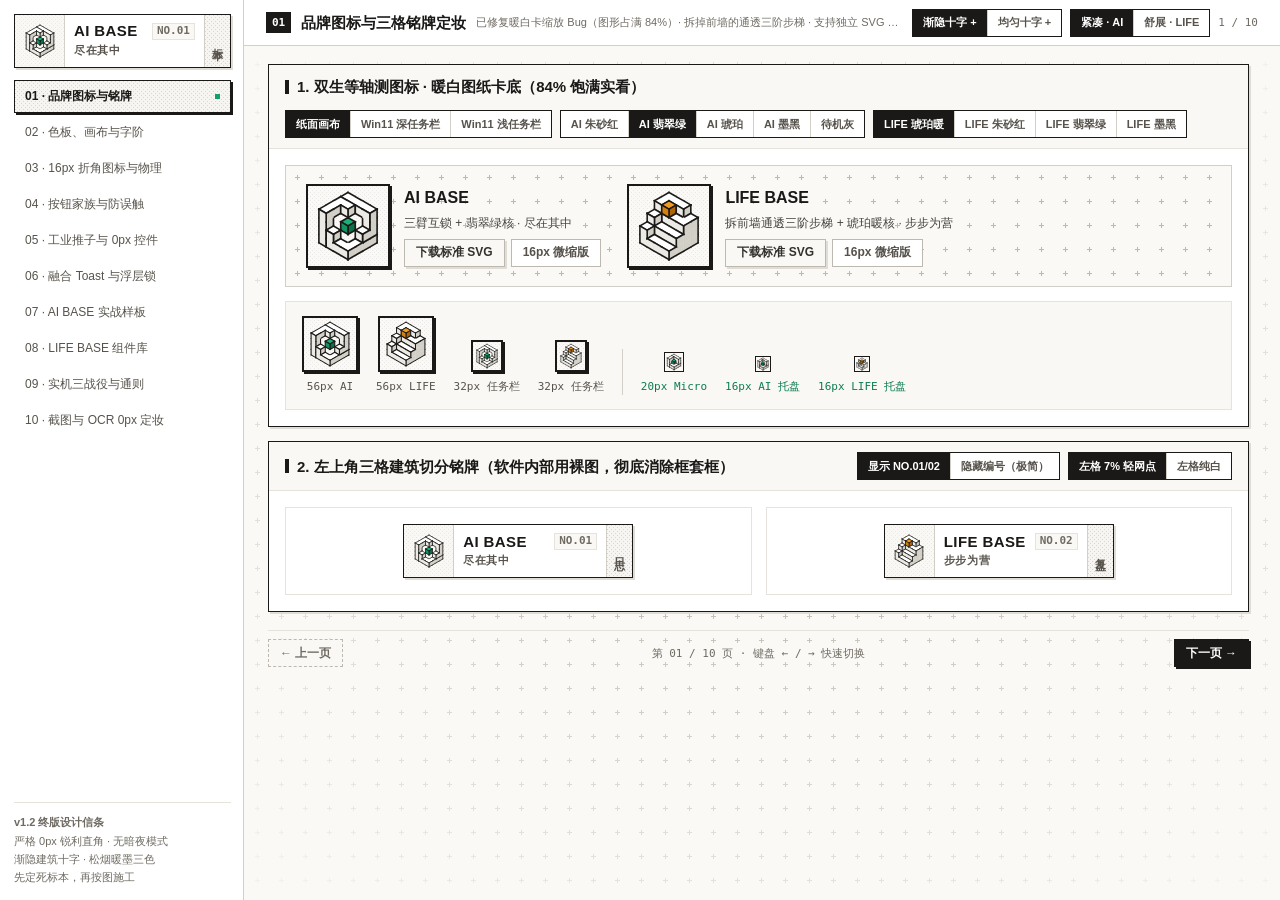
==== commit 1494f07f: "封版设计系统标本 v1.2（整 10 页：修复图标核心色穿透、支持朱砂红点睛与截图 OCR 0px 定妆）" ====
--- a/设计系统标本.html
+++ b/设计系统标本.html
@@ -418,6 +418,7 @@
     .stage {
       flex: 1;
       overflow-y: auto;
+      scrollbar-gutter: stable;
       padding: 18px 24px 26px;
       position: relative;
       z-index: 1;
@@ -657,21 +658,198 @@
     /* ==========================================================================
        PAGE 01: BRAND ICONS (FIXED FULL-SCALE PAPER CARD) & NAMEPLATE
        ========================================================================== */
-    .core-emerald .core-top { fill: #17B27A; stroke: #17B27A; stroke-width: 0.4; }
-    .core-emerald .core-left { fill: #129163; stroke: #129163; stroke-width: 0.4; }
-    .core-emerald .core-right { fill: #0C704B; stroke: #0C704B; stroke-width: 0.4; }
-
-    .core-amber .core-top { fill: #F09C24; stroke: #F09C24; stroke-width: 0.4; }
-    .core-amber .core-left { fill: #D4810F; stroke: #D4810F; stroke-width: 0.4; }
-    .core-amber .core-right { fill: #AD6507; stroke: #AD6507; stroke-width: 0.4; }
-
-    .core-danger .core-top { fill: #D4544C; stroke: #D4544C; stroke-width: 0.4; }
-    .core-danger .core-left { fill: #B73A32; stroke: #B73A32; stroke-width: 0.4; }
-    .core-danger .core-right { fill: #912620; stroke: #912620; stroke-width: 0.4; }
-
-    .core-idle .core-top { fill: #BDB9B0; stroke: #BDB9B0; stroke-width: 0.4; }
-    .core-idle .core-left { fill: #9E9A91; stroke: #9E9A91; stroke-width: 0.4; }
-    .core-idle .core-right { fill: #7F7C74; stroke: #7F7C74; stroke-width: 0.4; }
+    /* CSS 变量可穿透 <use> Shadow DOM，彻底解决 SVG 图标核心色动态切换 */
+    .core-emerald   { --core-top: #17B27A; --core-left: #129163; --core-right: #0C704B; }
+    .core-amber     { --core-top: #F09C24; --core-left: #D4810F; --core-right: #AD6507; }
+    .core-vermilion { --core-top: #D9544A; --core-left: #C24840; --core-right: #992A22; }
+    .core-ink       { --core-top: #423F3B; --core-left: #292724; --core-right: #1A1917; }
+    .core-idle      { --core-top: #BDB9B0; --core-left: #9E9A91; --core-right: #7F7C74; }
+
+    /* ==========================================================================
+       PAGE 10: 0px 截图工具栏、放大镜、序号方章与 OCR 窗定妆样式
+       ========================================================================== */
+    .shot-viewport {
+      position: relative;
+      height: 292px;
+      background:
+        linear-gradient(135deg, rgba(26,25,23,0.48), rgba(26,25,23,0.48)),
+        repeating-linear-gradient(90deg, #E8E5DC 0 48px, #F2F0E8 48px 96px);
+      border: 1px solid var(--ink);
+      overflow: hidden;
+      user-select: none;
+    }
+    .shot-hint-bar {
+      position: absolute;
+      top: 10px;
+      left: 50%;
+      transform: translateX(-50%);
+      background: var(--ink);
+      color: #FFF;
+      border: 1px solid rgba(255,255,255,0.28);
+      padding: 3px 10px;
+      font-size: 11px;
+      white-space: nowrap;
+      z-index: 4;
+    }
+    .shot-sel {
+      position: absolute;
+      left: 44px;
+      top: 48px;
+      width: 470px;
+      height: 158px;
+      background-color: var(--surface-white);
+      background-image: var(--crosshair-svg);
+      background-size: 24px 24px;
+      border: 2px solid var(--ok-fill);
+      cursor: crosshair;
+      z-index: 3;
+    }
+    /* 8×8 锐利方钉手柄 */
+    .shot-handle {
+      position: absolute;
+      width: 8px;
+      height: 8px;
+      background: #FFF;
+      border: 1.5px solid var(--ink);
+    }
+    .shot-handle:hover { background: var(--ink); }
+    .shot-size-badge {
+      position: absolute;
+      left: -2px;
+      top: -26px;
+      background: var(--ink);
+      color: #FFF;
+      border: 1px solid rgba(255,255,255,0.45);
+      padding: 2px 7px;
+      font-size: 11px;
+      font-weight: 700;
+      white-space: nowrap;
+    }
+    /* [01] [02] [03] 0px 方形序号印章 */
+    .shot-stamp {
+      position: absolute;
+      width: 22px;
+      height: 22px;
+      background: var(--danger);
+      color: #FFF;
+      border: 1.5px solid var(--ink);
+      box-shadow: 2px 2px 0 var(--ink);
+      display: grid;
+      place-items: center;
+      font-family: var(--font-mono);
+      font-size: 11px;
+      font-weight: 800;
+      transform: translate(-50%, -50%);
+      pointer-events: none;
+    }
+    /* 0px 实体硬影浮动工具栏（零模糊 DropShadowEffect） */
+    .shot-toolbar {
+      position: absolute;
+      left: 44px;
+      top: 214px;
+      background: #FFF;
+      border: 1.5px solid var(--ink);
+      box-shadow: 3px 3px 0 var(--ink);
+      display: flex;
+      align-items: center;
+      gap: 2px;
+      padding: 3px 4px;
+      z-index: 5;
+    }
+    .shot-tool-btn {
+      height: 26px;
+      min-width: 26px;
+      padding: 0 6px;
+      border: 1px solid transparent;
+      background: transparent;
+      color: var(--text-body);
+      display: inline-flex;
+      align-items: center;
+      justify-content: center;
+      gap: 4px;
+      font-size: 11px;
+      font-weight: 700;
+    }
+    .shot-tool-btn:hover { background: var(--surface-hover); border-color: var(--ink); color: var(--ink); }
+    .shot-tool-btn.is-active {
+      border-color: var(--ink);
+      color: var(--ink);
+      background-color: var(--surface-tone);
+      background-image: var(--tone-strong);
+      background-size: 4px 4px;
+    }
+    .shot-tool-btn.is-cancel:hover { background: var(--danger); border-color: var(--danger); color: #FFF; }
+    .shot-tool-btn.is-copy { background: var(--ink); color: #FFF; border-color: var(--ink); padding: 0 9px; }
+    .shot-tool-btn.is-copy:hover { background: var(--ink-hover); }
+
+    /* 二级属性条：固定 18×18 防横跳色块 + 方形线宽块 */
+    .shot-subbar {
+      position: absolute;
+      left: 44px;
+      top: 252px;
+      background: #FFF;
+      border: 1.5px solid var(--ink);
+      box-shadow: 2px 2px 0 var(--ink);
+      display: flex;
+      align-items: center;
+      gap: 8px;
+      padding: 4px 8px;
+      z-index: 5;
+    }
+    .shot-sw {
+      width: 18px;
+      height: 18px;
+      border: 1px solid var(--line-struct);
+      padding: 2px;
+      background: #FFF;
+      display: grid;
+      place-items: center;
+    }
+    .shot-sw span { width: 100%; height: 100%; display: block; }
+    .shot-sw.is-active { border: 2px solid var(--ink); padding: 1px; }
+    .shot-w-btn {
+      width: 22px;
+      height: 22px;
+      border: 1px solid transparent;
+      background: transparent;
+      display: grid;
+      place-items: center;
+    }
+    .shot-w-btn.is-active {
+      border-color: var(--ink);
+      background-color: var(--surface-tone);
+      background-image: var(--tone-strong);
+      background-size: 4px 4px;
+    }
+
+    /* 0px 放大镜仪表卡 */
+    .loupe-card {
+      width: 152px;
+      background: var(--ink);
+      color: #FFF;
+      border: 1.5px solid var(--ink);
+      box-shadow: 3px 3px 0 rgba(26,25,23,0.35);
+      display: flex;
+      flex-direction: column;
+    }
+    .loupe-grid {
+      height: 92px;
+      display: grid;
+      grid-template-columns: repeat(11, 1fr);
+      grid-template-rows: repeat(7, 1fr);
+      background: #FAF9F6;
+      border-bottom: 1px solid #3A3834;
+      position: relative;
+    }
+    .loupe-grid span { border: 0.5px solid rgba(26,25,23,0.1); }
+    .loupe-cross {
+      position: absolute;
+      left: 50%; top: 50%;
+      width: 14px; height: 14px;
+      transform: translate(-50%, -50%);
+      border: 2px solid var(--danger);
+      pointer-events: none;
+    }
 
     /* 修复原版百分比 padding 缩放 Bug：改用固定内边距=0（SVG 内部已预留精准 7%~8% 安全呼吸边） */
     .icon-tile {
@@ -1539,17 +1717,17 @@
 <line x1="17.09" y1="69.0" x2="17.09" y2="59.5" stroke="#1A1917" stroke-width="1.85" stroke-linecap="square" />
 <line x1="25.32" y1="64.25" x2="25.32" y2="73.75" stroke="#1A1917" stroke-width="1.85" stroke-linecap="square" />
 <line x1="25.32" y1="73.75" x2="17.09" y2="69.0" stroke="#1A1917" stroke-width="1.85" stroke-linecap="square" />
-<polygon points="50.0,40.5 58.23,45.25 50.0,50.0 41.77,45.25" class="core-top" />
+<polygon points="50.0,40.5 58.23,45.25 50.0,50.0 41.77,45.25" style="fill:var(--core-top,#17B27A);stroke:var(--core-top,#17B27A);stroke-width:0.4;stroke-linejoin:miter" />
 <line x1="50.0" y1="40.5" x2="58.23" y2="45.25" stroke="#1A1917" stroke-width="1.85" stroke-linecap="square" />
 <line x1="58.23" y1="45.25" x2="50.0" y2="50.0" stroke="#1A1917" stroke-width="1.85" stroke-linecap="square" />
 <line x1="50.0" y1="50.0" x2="41.77" y2="45.25" stroke="#1A1917" stroke-width="1.85" stroke-linecap="square" />
 <line x1="41.77" y1="45.25" x2="50.0" y2="40.5" stroke="#1A1917" stroke-width="1.85" stroke-linecap="square" />
-<polygon points="58.23,54.75 50.0,59.5 50.0,50.0 58.23,45.25" class="core-right" />
+<polygon points="58.23,54.75 50.0,59.5 50.0,50.0 58.23,45.25" style="fill:var(--core-right,#0C704B);stroke:var(--core-right,#0C704B);stroke-width:0.4;stroke-linejoin:miter" />
 <line x1="58.23" y1="54.75" x2="50.0" y2="59.5" stroke="#1A1917" stroke-width="1.85" stroke-linecap="square" />
 <line x1="50.0" y1="59.5" x2="50.0" y2="50.0" stroke="#1A1917" stroke-width="1.85" stroke-linecap="square" />
 <line x1="50.0" y1="50.0" x2="58.23" y2="45.25" stroke="#1A1917" stroke-width="1.85" stroke-linecap="square" />
 <line x1="58.23" y1="45.25" x2="58.23" y2="54.75" stroke="#1A1917" stroke-width="1.85" stroke-linecap="square" />
-<polygon points="41.77,54.75 41.77,45.25 50.0,50.0 50.0,59.5" class="core-left" />
+<polygon points="41.77,54.75 41.77,45.25 50.0,50.0 50.0,59.5" style="fill:var(--core-left,#129163);stroke:var(--core-left,#129163);stroke-width:0.4;stroke-linejoin:miter" />
 <line x1="41.77" y1="54.75" x2="41.77" y2="45.25" stroke="#1A1917" stroke-width="1.85" stroke-linecap="square" />
 <line x1="41.77" y1="45.25" x2="50.0" y2="50.0" stroke="#1A1917" stroke-width="1.85" stroke-linecap="square" />
 <line x1="50.0" y1="50.0" x2="50.0" y2="59.5" stroke="#1A1917" stroke-width="1.85" stroke-linecap="square" />
@@ -1729,17 +1907,17 @@
 <line x1="50.0" y1="36.5" x2="50.0" y2="23.0" stroke="#1A1917" stroke-width="2.9" stroke-linecap="square" />
 <line x1="50.0" y1="23.0" x2="61.69" y2="29.75" stroke="#1A1917" stroke-width="2.9" stroke-linecap="square" />
 <line x1="61.69" y1="43.25" x2="50.0" y2="36.5" stroke="#1A1917" stroke-width="2.9" stroke-linecap="square" />
-<polygon points="50.0,36.5 61.69,43.25 50.0,50.0 38.31,43.25" class="core-top" />
+<polygon points="50.0,36.5 61.69,43.25 50.0,50.0 38.31,43.25" style="fill:var(--core-top,#17B27A);stroke:var(--core-top,#17B27A);stroke-width:0.4;stroke-linejoin:miter" />
 <line x1="50.0" y1="36.5" x2="61.69" y2="43.25" stroke="#1A1917" stroke-width="2.9" stroke-linecap="square" />
 <line x1="61.69" y1="43.25" x2="50.0" y2="50.0" stroke="#1A1917" stroke-width="2.9" stroke-linecap="square" />
 <line x1="50.0" y1="50.0" x2="38.31" y2="43.25" stroke="#1A1917" stroke-width="2.9" stroke-linecap="square" />
 <line x1="38.31" y1="43.25" x2="50.0" y2="36.5" stroke="#1A1917" stroke-width="2.9" stroke-linecap="square" />
-<polygon points="61.69,56.75 50.0,63.5 50.0,50.0 61.69,43.25" class="core-right" />
+<polygon points="61.69,56.75 50.0,63.5 50.0,50.0 61.69,43.25" style="fill:var(--core-right,#0C704B);stroke:var(--core-right,#0C704B);stroke-width:0.4;stroke-linejoin:miter" />
 <line x1="61.69" y1="56.75" x2="50.0" y2="63.5" stroke="#1A1917" stroke-width="2.9" stroke-linecap="square" />
 <line x1="50.0" y1="63.5" x2="50.0" y2="50.0" stroke="#1A1917" stroke-width="2.9" stroke-linecap="square" />
 <line x1="50.0" y1="50.0" x2="61.69" y2="43.25" stroke="#1A1917" stroke-width="2.9" stroke-linecap="square" />
 <line x1="61.69" y1="43.25" x2="61.69" y2="56.75" stroke="#1A1917" stroke-width="2.9" stroke-linecap="square" />
-<polygon points="38.31,56.75 38.31,43.25 50.0,50.0 50.0,63.5" class="core-left" />
+<polygon points="38.31,56.75 38.31,43.25 50.0,50.0 50.0,63.5" style="fill:var(--core-left,#129163);stroke:var(--core-left,#129163);stroke-width:0.4;stroke-linejoin:miter" />
 <line x1="38.31" y1="56.75" x2="38.31" y2="43.25" stroke="#1A1917" stroke-width="2.9" stroke-linecap="square" />
 <line x1="38.31" y1="43.25" x2="50.0" y2="50.0" stroke="#1A1917" stroke-width="2.9" stroke-linecap="square" />
 <line x1="50.0" y1="50.0" x2="50.0" y2="63.5" stroke="#1A1917" stroke-width="2.9" stroke-linecap="square" />
@@ -1874,17 +2052,17 @@
 <line x1="31.81" y1="81.5" x2="22.72" y2="76.25" stroke="#1A1917" stroke-width="1.95" stroke-linecap="square" />
 <polygon points="77.28,76.25 68.19,81.5 68.19,71.0 77.28,65.75" fill="#D2CFC7" stroke="#D2CFC7" stroke-width="0.4" stroke-linejoin="miter" />
 <line x1="77.28" y1="76.25" x2="68.19" y2="81.5" stroke="#1A1917" stroke-width="1.95" stroke-linecap="square" />
-<polygon points="50.0,18.5 59.09,23.75 50.0,29.0 40.91,23.75" class="core-top" />
+<polygon points="50.0,18.5 59.09,23.75 50.0,29.0 40.91,23.75" style="fill:var(--core-top,#17B27A);stroke:var(--core-top,#17B27A);stroke-width:0.4;stroke-linejoin:miter" />
 <line x1="50.0" y1="18.5" x2="59.09" y2="23.75" stroke="#1A1917" stroke-width="1.95" stroke-linecap="square" />
 <line x1="59.09" y1="23.75" x2="50.0" y2="29.0" stroke="#1A1917" stroke-width="1.95" stroke-linecap="square" />
 <line x1="50.0" y1="29.0" x2="40.91" y2="23.75" stroke="#1A1917" stroke-width="1.95" stroke-linecap="square" />
 <line x1="40.91" y1="23.75" x2="50.0" y2="18.5" stroke="#1A1917" stroke-width="1.95" stroke-linecap="square" />
-<polygon points="59.09,34.25 50.0,39.5 50.0,29.0 59.09,23.75" class="core-right" />
+<polygon points="59.09,34.25 50.0,39.5 50.0,29.0 59.09,23.75" style="fill:var(--core-right,#0C704B);stroke:var(--core-right,#0C704B);stroke-width:0.4;stroke-linejoin:miter" />
 <line x1="59.09" y1="34.25" x2="50.0" y2="39.5" stroke="#1A1917" stroke-width="1.95" stroke-linecap="square" />
 <line x1="50.0" y1="39.5" x2="50.0" y2="29.0" stroke="#1A1917" stroke-width="1.95" stroke-linecap="square" />
 <line x1="50.0" y1="29.0" x2="59.09" y2="23.75" stroke="#1A1917" stroke-width="1.95" stroke-linecap="square" />
 <line x1="59.09" y1="23.75" x2="59.09" y2="34.25" stroke="#1A1917" stroke-width="1.95" stroke-linecap="square" />
-<polygon points="40.91,34.25 40.91,23.75 50.0,29.0 50.0,39.5" class="core-left" />
+<polygon points="40.91,34.25 40.91,23.75 50.0,29.0 50.0,39.5" style="fill:var(--core-left,#129163);stroke:var(--core-left,#129163);stroke-width:0.4;stroke-linejoin:miter" />
 <line x1="40.91" y1="34.25" x2="40.91" y2="23.75" stroke="#1A1917" stroke-width="1.95" stroke-linecap="square" />
 <line x1="40.91" y1="23.75" x2="50.0" y2="29.0" stroke="#1A1917" stroke-width="1.95" stroke-linecap="square" />
 <line x1="50.0" y1="29.0" x2="50.0" y2="39.5" stroke="#1A1917" stroke-width="1.95" stroke-linecap="square" />
@@ -2026,17 +2204,17 @@
 <polygon points="25.17,78.67 25.17,64.33 37.59,71.5 37.59,85.83" fill="#ECEAE4" stroke="#ECEAE4" stroke-width="0.4" stroke-linejoin="miter" />
 <line x1="25.17" y1="64.33" x2="37.59" y2="71.5" stroke="#1A1917" stroke-width="3.0" stroke-linecap="square" />
 <line x1="37.59" y1="85.83" x2="25.17" y2="78.67" stroke="#1A1917" stroke-width="3.0" stroke-linecap="square" />
-<polygon points="50.0,21.33 62.41,28.5 50.0,35.67 37.59,28.5" class="core-top" />
+<polygon points="50.0,21.33 62.41,28.5 50.0,35.67 37.59,28.5" style="fill:var(--core-top,#17B27A);stroke:var(--core-top,#17B27A);stroke-width:0.4;stroke-linejoin:miter" />
 <line x1="50.0" y1="21.33" x2="62.41" y2="28.5" stroke="#1A1917" stroke-width="3.0" stroke-linecap="square" />
 <line x1="62.41" y1="28.5" x2="50.0" y2="35.67" stroke="#1A1917" stroke-width="3.0" stroke-linecap="square" />
 <line x1="50.0" y1="35.67" x2="37.59" y2="28.5" stroke="#1A1917" stroke-width="3.0" stroke-linecap="square" />
 <line x1="37.59" y1="28.5" x2="50.0" y2="21.33" stroke="#1A1917" stroke-width="3.0" stroke-linecap="square" />
-<polygon points="62.41,42.83 50.0,50.0 50.0,35.67 62.41,28.5" class="core-right" />
+<polygon points="62.41,42.83 50.0,50.0 50.0,35.67 62.41,28.5" style="fill:var(--core-right,#0C704B);stroke:var(--core-right,#0C704B);stroke-width:0.4;stroke-linejoin:miter" />
 <line x1="62.41" y1="42.83" x2="50.0" y2="50.0" stroke="#1A1917" stroke-width="3.0" stroke-linecap="square" />
 <line x1="50.0" y1="50.0" x2="50.0" y2="35.67" stroke="#1A1917" stroke-width="3.0" stroke-linecap="square" />
 <line x1="50.0" y1="35.67" x2="62.41" y2="28.5" stroke="#1A1917" stroke-width="3.0" stroke-linecap="square" />
 <line x1="62.41" y1="28.5" x2="62.41" y2="42.83" stroke="#1A1917" stroke-width="3.0" stroke-linecap="square" />
-<polygon points="37.59,42.83 37.59,28.5 50.0,35.67 50.0,50.0" class="core-left" />
+<polygon points="37.59,42.83 37.59,28.5 50.0,35.67 50.0,50.0" style="fill:var(--core-left,#129163);stroke:var(--core-left,#129163);stroke-width:0.4;stroke-linejoin:miter" />
 <line x1="37.59" y1="42.83" x2="37.59" y2="28.5" stroke="#1A1917" stroke-width="3.0" stroke-linecap="square" />
 <line x1="37.59" y1="28.5" x2="50.0" y2="35.67" stroke="#1A1917" stroke-width="3.0" stroke-linecap="square" />
 <line x1="50.0" y1="35.67" x2="50.0" y2="50.0" stroke="#1A1917" stroke-width="3.0" stroke-linecap="square" />
@@ -2127,7 +2305,7 @@
       <!-- 定妆三格铭牌实装 -->
       <div class="np-v12">
         <div class="np-v12-icon cell-tone">
-          <div class="icon-tile tile-bare core-emerald" style="width:38px;height:38px;">
+          <div class="icon-tile tile-bare core-emerald" data-sync-ai style="width:38px;height:38px;">
             <svg viewBox="0 0 100 100"><use href="#ico-ai-std" /></svg>
           </div>
         </div>
@@ -2150,7 +2328,8 @@
         <button type="button" class="toc-btn" data-page="06"><span>06 · 融合 Toast 与浮层锁</span></button>
         <button type="button" class="toc-btn" data-page="07"><span>07 · AI BASE 实战样板</span></button>
         <button type="button" class="toc-btn" data-page="08"><span>08 · LIFE BASE 组件库</span></button>
-        <button type="button" class="toc-btn" data-page="09"><span>09 · v1.2 实机改造排期</span></button>
+        <button type="button" class="toc-btn" data-page="09"><span>09 · 实机三战役与通则</span></button>
+        <button type="button" class="toc-btn" data-page="10"><span>10 · 截图与 OCR 0px 定妆</span></button>
       </nav>
 
       <div class="toc-foot">
@@ -2180,7 +2359,7 @@
             <button type="button" class="ds-seg-btn is-active" data-density="compact">紧凑 · AI</button>
             <button type="button" class="ds-seg-btn" data-density="cozy">舒展 · LIFE</button>
           </div>
-          <span class="mono" style="font-size:11px;color:var(--text-muted);" id="tb-counter">1 / 9</span>
+          <span class="mono" style="font-size:11px;color:var(--text-muted);" id="tb-counter">1 / 10</span>
         </div>
       </header>
 
@@ -2198,11 +2377,18 @@
                     <button type="button" class="ds-seg-btn" data-wall="dark">Win11 深任务栏</button>
                     <button type="button" class="ds-seg-btn" data-wall="light">Win11 浅任务栏</button>
                   </div>
-                  <div class="ds-seg" id="core-state-seg">
-                    <button type="button" class="ds-seg-btn is-active" data-core="core-emerald">AI 正常绿</button>
-                    <button type="button" class="ds-seg-btn" data-core="core-amber">临期黄</button>
-                    <button type="button" class="ds-seg-btn" data-core="core-danger">告急/异常红</button>
+                  <div class="ds-seg" id="ai-core-seg" title="切换 AI BASE 核心色（含朱砂红品牌点睛）">
+                    <button type="button" class="ds-seg-btn" data-core="core-vermilion">AI 朱砂红</button>
+                    <button type="button" class="ds-seg-btn is-active" data-core="core-emerald">AI 翡翠绿</button>
+                    <button type="button" class="ds-seg-btn" data-core="core-amber">AI 琥珀</button>
+                    <button type="button" class="ds-seg-btn" data-core="core-ink">AI 墨黑</button>
                     <button type="button" class="ds-seg-btn" data-core="core-idle">待机灰</button>
+                  </div>
+                  <div class="ds-seg" id="life-core-seg" title="切换 LIFE BASE 核心色">
+                    <button type="button" class="ds-seg-btn is-active" data-core="core-amber">LIFE 琥珀暖</button>
+                    <button type="button" class="ds-seg-btn" data-core="core-vermilion">LIFE 朱砂红</button>
+                    <button type="button" class="ds-seg-btn" data-core="core-emerald">LIFE 翡翠绿</button>
+                    <button type="button" class="ds-seg-btn" data-core="core-ink">LIFE 墨黑</button>
                   </div>
                 </div>
               </div>
@@ -2226,7 +2412,7 @@
 
                     <!-- LIFE BASE (OPEN-FRONT STAIRS) -->
                     <div style="display:flex;align-items:center;gap:14px;">
-                      <div class="icon-tile tile-paper core-amber" style="width:84px;height:84px;">
+                      <div class="icon-tile tile-paper core-amber" data-sync-life style="width:84px;height:84px;">
                         <svg viewBox="0 0 100 100"><use href="#ico-life-open" /></svg>
                       </div>
                       <div style="display:flex;flex-direction:column;gap:4px;">
@@ -2248,7 +2434,7 @@
                     <span class="mono">56px AI</span>
                   </div>
                   <div class="size-step">
-                    <div class="icon-tile tile-paper core-amber" style="width:56px;height:56px;"><svg viewBox="0 0 100 100"><use href="#ico-life-open" /></svg></div>
+                    <div class="icon-tile tile-paper core-amber" data-sync-life style="width:56px;height:56px;"><svg viewBox="0 0 100 100"><use href="#ico-life-open" /></svg></div>
                     <span class="mono">56px LIFE</span>
                   </div>
                   <div class="size-step">
@@ -2256,7 +2442,7 @@
                     <span class="mono">32px 任务栏</span>
                   </div>
                   <div class="size-step">
-                    <div class="icon-tile tile-paper core-amber" style="width:32px;height:32px;"><svg viewBox="0 0 100 100"><use href="#ico-life-open" /></svg></div>
+                    <div class="icon-tile tile-paper core-amber" data-sync-life style="width:32px;height:32px;"><svg viewBox="0 0 100 100"><use href="#ico-life-open" /></svg></div>
                     <span class="mono">32px 任务栏</span>
                   </div>
                   <div style="width:1px;height:46px;background:var(--line-struct);"></div>
@@ -2269,7 +2455,7 @@
                     <span class="mono" style="color:var(--ok);">16px AI 托盘</span>
                   </div>
                   <div class="size-step">
-                    <div class="icon-tile tile-paper is-micro core-amber" style="width:16px;height:16px;"><svg viewBox="0 0 100 100"><use href="#ico-life-micro" /></svg></div>
+                    <div class="icon-tile tile-paper is-micro core-amber" data-sync-life style="width:16px;height:16px;"><svg viewBox="0 0 100 100"><use href="#ico-life-micro" /></svg></div>
                     <span class="mono" style="color:var(--ok);">16px LIFE 托盘</span>
                   </div>
                 </div>
@@ -2312,7 +2498,7 @@
                   <div style="border:1px solid var(--line-subtle);background:var(--surface-white);padding:16px;display:flex;justify-content:center;">
                     <div class="np-v12" style="width:230px;">
                       <div class="np-v12-icon cell-tone" data-np-cell>
-                        <div class="icon-tile tile-bare core-amber" style="width:38px;height:38px;">
+                        <div class="icon-tile tile-bare core-amber" data-sync-life style="width:38px;height:38px;">
                           <svg viewBox="0 0 100 100"><use href="#ico-life-open" /></svg>
                         </div>
                       </div>
@@ -2837,45 +3023,187 @@
             </div>
           </section>
 
-          <!-- ==================== 09 · 改造排期 ==================== -->
-          <section class="page-view" data-view="09" data-title="v1.2 实机改造排期与封版核对" data-sub="标本页验收通过后，严格按以下 4 站顺序落入 AI BASE 实机代码">
+          <!-- ==================== 09 · 实机三战役与全站通则 ==================== -->
+          <section class="page-view" data-view="09" data-title="实机三战役路线图 &amp; 全站架构 3 条通则" data-sub="标本封死后按「主界面换肤精修 → 业务页 UX 提效 → 截图与 OCR 重构」三大战役推进">
             <div class="panel">
               <div class="panel-head">
-                <h2><span class="head-bar"></span>AI BASE 实机重构路线图</h2>
-                <span class="ds-tag is-ok"><span class="dot dot-ok"></span>Station 0 标本已就绪</span>
+                <h2><span class="head-bar"></span>1. 全站实机 3 条铁律（从 6 张实机截图提炼的通用规范）</h2>
+                <span class="ds-tag is-ok"><span class="dot dot-ok"></span>双端通用</span>
+              </div>
+              <div class="panel-body">
+                <div class="grid-3">
+                  <div style="border:1px solid var(--line-struct);padding:12px;background:var(--surface-paper);">
+                    <strong style="font-size:13px;">① 顶栏统一范式</strong>
+                    <p style="margin:6px 0 0;font-size:12px;color:var(--text-secondary);">左侧放「页面标题 + 精准状态副标（如 <code>2 应用运行中 · 代理已连</code>）」；右侧承接本页 1–2 个主动作，并以 16px 呼吸竖线隔离窗口 <code>- □ ×</code>。</p>
+                  </div>
+                  <div style="border:1px solid var(--line-struct);padding:12px;background:var(--surface-paper);">
+                    <strong style="font-size:13px;">② 零横跳滚动槽</strong>
+                    <p style="margin:6px 0 0;font-size:12px;color:var(--text-secondary);">全局滚动舞台统一声明 <code>scrollbar-gutter: stable</code>，设置项展开或长列表切换时页面右边界纹丝不动。</p>
+                  </div>
+                  <div style="border:1px solid var(--line-struct);padding:12px;background:var(--surface-paper);">
+                    <strong style="font-size:13px;">③ 异常驱动原则</strong>
+                    <p style="margin:6px 0 0;font-size:12px;color:var(--text-secondary);">默认正常态（<code>main / 干净 / Web 书签</code>）退居轻量无框，绝不乱套黑框或借用进程绿点；绿点专供本机进程，琥珀/朱砂专供未提交与告急。</p>
+                  </div>
+                </div>
+              </div>
+            </div>
+
+            <div class="panel">
+              <div class="panel-head">
+                <h2><span class="head-bar"></span>2. 实机施工三大战役排期</h2>
+                <span class="ds-tag is-ok">标本 01–10 封版即开工</span>
               </div>
               <div class="panel-body">
                 <table class="ds-table">
                   <thead>
-                    <tr><th style="width:90px;">阶段</th><th style="width:200px;">目标模块</th><th>落地内容</th><th style="width:96px;">状态</th></tr>
+                    <tr><th style="width:92px;">战役</th><th style="width:190px;">核心范围</th><th>高价值落地清单</th><th style="width:86px;">状态</th></tr>
                   </thead>
                   <tbody>
                     <tr>
-                      <td class="mono">Station 0</td>
-                      <td><strong>设计系统标本 v1.2</strong></td>
-                      <td>品牌暖白卡大占比图标 + 拆前墙步梯 + 渐隐建筑十字 + 工业推子/下拉/融合 Toast/降噪主卡全部定妆</td>
-                      <td><span class="ds-tag is-ok">待验收</span></td>
+                      <td class="mono">战役一</td>
+                      <td><strong>全局换肤 + 品牌 + 工作台</strong></td>
+                      <td>松烟暖墨 Token、渐隐建筑十字、三格 <code>AI BASE</code> 铭牌 + 暖白卡 <code>.ico</code>/16px 动态托盘、16×16 折角 SVG、统一顶栏、对齐 Codex/Antigravity 单行卡头与大白洞消除、去重刷新时间、4 态网络条就地切节点、降噪刻度进度条</td>
+                      <td><span class="ds-tag">待启动</span></td>
                     </tr>
                     <tr>
-                      <td class="mono">Station 1</td>
-                      <td><strong>全局底座、铭牌与网络条</strong></td>
-                      <td><code>界面样式.css</code> 迁移松烟暖墨两层 Token、渐隐建筑十字画布、三格 <code>AI BASE</code> 铭牌、16×16 折角 SVG、网络条第 4 态超时急救 + 打包新 <code>.ico</code> / 16px 动态托盘核</td>
-                      <td><span class="ds-tag">待开始</span></td>
+                      <td class="mono">战役二</td>
+                      <td><strong>项目 / 需求池 / 设置 / 日志</strong></td>
+                      <td>项目卡基线拉齐 + 路径条点击复制 + 异常驱动 Dirty 高亮 + 一键 AI IDE 打开；需求池砍重复状态标签 + 3px 黑脊选中 + Checklist 勾选 + <strong>一键复制 AI Prompt</strong>；设置页修收纳语义 + 居中/备份/自定义热键/开机静默；日志按版本分组</td>
+                      <td><span class="ds-tag">待启动</span></td>
                     </tr>
                     <tr>
-                      <td class="mono">Station 2</td>
-                      <td><strong>工作台主卡视觉降噪</strong></td>
-                      <td>Codex / Antigravity 净纸卡头 + 4px 索引条 + 25/50/75 刻度凹槽 + 单脊线告急 + 危险隔离线 + Chrome 配置 0px 自研下拉检索框</td>
-                      <td><span class="ds-tag">待开始</span></td>
-                    </tr>
-                    <tr>
-                      <td class="mono">Station 3</td>
-                      <td><strong>项目 / 需求池 / 设置对齐</strong></td>
-                      <td>全站接入融合 Toast（进度条+悬停冻结+撤销）、中危 3 秒武装防误触、博朗推子、看板拖拽放置槽与 <code>:has(:focus-visible)</code> 开关焦点</td>
-                      <td><span class="ds-tag">待开始</span></td>
+                      <td class="mono">战役三</td>
+                      <td><strong>截图 &amp; 离线 OCR 引擎</strong></td>
+                      <td>P0 修 7 处硬伤（Clip 失步、拖拽实时宽高+放大镜、消灭 122 次 GetPixel、马赛克缓存、WPF 直出所见即所得、剪贴板重试+后台通知、OCR 关窗杀进程+小图 2×）；P1 全 0px 视觉刷齐；P2 原地贴图+透明度+序号方章+复制临时图路径+合并换行</td>
+                      <td><span class="ds-tag">待启动</span></td>
                     </tr>
                   </tbody>
                 </table>
+              </div>
+            </div>
+          </section>
+
+          <!-- ==================== 10 · 截图与 OCR 浮层 0px 定妆 ==================== -->
+          <section class="page-view" data-view="10" data-title="截图工具栏、放大镜与 OCR 窗 0px 视觉定妆" data-sub="零圆角、零模糊 DropShadowEffect · 点击取景框内可实测 [01][02][03] 0px 方形序号印章">
+            <div class="panel">
+              <div class="panel-head">
+                <h2><span class="head-bar"></span>1. 截图浮层实景定妆（点击取景框内可连续打 0px 序号方章，色块切换零横跳）</h2>
+                <button type="button" class="ds-btn ds-btn-sm ds-btn-flat" id="shot-reset-stamps">重置序号方章</button>
+              </div>
+              <div class="panel-body">
+                <div class="shot-viewport">
+                  <div class="shot-hint-bar mono">拖动取景 · 单击识窗 · Alt 放大镜 · C 取色 · Shift 正交锁定 · 右键返回</div>
+
+                  <!-- 取景选区框 + 8 方钉 + 实时 W×H 标牌 + 序号方章 -->
+                  <div class="shot-sel" id="shot-sel">
+                    <div class="shot-size-badge mono">840 × 420 px</div>
+                    <!-- 8 个 8x8 0px 方钉锚点 -->
+                    <span class="shot-handle" style="left:-5px;top:-5px;"></span>
+                    <span class="shot-handle" style="left:calc(50% - 4px);top:-5px;"></span>
+                    <span class="shot-handle" style="right:-5px;top:-5px;"></span>
+                    <span class="shot-handle" style="left:-5px;top:calc(50% - 4px);"></span>
+                    <span class="shot-handle" style="right:-5px;top:calc(50% - 4px);"></span>
+                    <span class="shot-handle" style="left:-5px;bottom:-5px;"></span>
+                    <span class="shot-handle" style="left:calc(50% - 4px);bottom:-5px;"></span>
+                    <span class="shot-handle" style="right:-5px;bottom:-5px;"></span>
+
+                    <div id="shot-stamps-layer">
+                      <div class="shot-stamp" style="left:92px;top:52px;">01</div>
+                      <div class="shot-stamp" style="left:238px;top:86px;">02</div>
+                      <div class="shot-stamp" style="left:368px;top:58px;">03</div>
+                    </div>
+                    <div style="position:absolute;right:10px;bottom:8px;font-size:11px;color:var(--text-muted);pointer-events:none;">点击框内空白处可盖下一个序号方章</div>
+                  </div>
+
+                  <!-- 0px 实体硬影主工具栏 -->
+                  <div class="shot-toolbar" id="shot-toolbar">
+                    <button type="button" class="shot-tool-btn" data-stool>□ 矩形</button>
+                    <button type="button" class="shot-tool-btn" data-stool>↗ 箭头</button>
+                    <button type="button" class="shot-tool-btn" data-stool>✎ 画笔</button>
+                    <button type="button" class="shot-tool-btn" data-stool>▦ 马赛克</button>
+                    <button type="button" class="shot-tool-btn" data-stool>T 文字</button>
+                    <button type="button" class="shot-tool-btn is-active" data-stool># 序号章</button>
+                    <div class="v-sep" style="height:16px;"></div>
+                    <button type="button" class="shot-tool-btn" data-tip="贴图原地钉在桌面 (Ctrl+T)">钉住</button>
+                    <button type="button" class="shot-tool-btn" data-tip="离线文字识别 (OCR)">提字</button>
+                    <button type="button" class="shot-tool-btn" data-tip="存临时 PNG 并复制路径，直贴 Codex/终端 (Alt+C)">路径</button>
+                    <div class="v-sep" style="height:16px;"></div>
+                    <button type="button" class="shot-tool-btn is-cancel" data-tip="取消截图 (Esc)"><svg class="svg16"><use href="#g-close"/></svg></button>
+                    <button type="button" class="shot-tool-btn is-copy"><svg class="svg16"><use href="#g-check"/></svg>复制</button>
+                  </div>
+
+                  <!-- 二级属性条：固定 18×18 方块防横跳 -->
+                  <div class="shot-subbar">
+                    <div style="display:flex;align-items:center;gap:3px;" id="shot-widths">
+                      <button type="button" class="shot-w-btn" data-sw><span style="width:4px;height:4px;background:var(--ink);"></span></button>
+                      <button type="button" class="shot-w-btn is-active" data-sw><span style="width:7px;height:7px;background:var(--ink);"></span></button>
+                      <button type="button" class="shot-w-btn" data-sw><span style="width:10px;height:10px;background:var(--ink);"></span></button>
+                    </div>
+                    <div class="v-sep" style="height:16px;"></div>
+                    <div style="display:flex;align-items:center;gap:4px;" id="shot-colors">
+                      <button type="button" class="shot-sw is-active" data-sc="#C24840"><span style="background:#C24840;"></span></button>
+                      <button type="button" class="shot-sw" data-sc="#1A1917"><span style="background:#1A1917;"></span></button>
+                      <button type="button" class="shot-sw" data-sc="#14A06D"><span style="background:#14A06D;"></span></button>
+                      <button type="button" class="shot-sw" data-sc="#E38D17"><span style="background:#E38D17;"></span></button>
+                      <button type="button" class="shot-sw" data-sc="#2563EB"><span style="background:#2563EB;"></span></button>
+                      <button type="button" class="shot-sw" data-sc="#FFFFFF"><span style="background:#FFFFFF;border:1px solid #D2CFC7;"></span></button>
+                    </div>
+                  </div>
+                </div>
+              </div>
+            </div>
+
+            <div class="grid-2">
+              <!-- 0px 放大镜仪表卡 -->
+              <div class="panel">
+                <div class="panel-head">
+                  <h2><span class="head-bar"></span>2. 0px 放大镜仪表卡（最低 11px 字号 · 零柔焦发虚）</h2>
+                  <button type="button" class="ds-btn ds-btn-sm ds-btn-flat" id="loupe-fmt-btn">Shift 切 HEX/RGB</button>
+                </div>
+                <div class="panel-body">
+                  <div style="display:flex;align-items:center;gap:18px;flex-wrap:wrap;">
+                    <div class="loupe-card">
+                      <div class="loupe-grid" id="loupe-grid"><div class="loupe-cross"></div></div>
+                      <div style="padding:7px 9px;display:flex;flex-direction:column;gap:4px;font-size:11px;">
+                        <div style="display:flex;align-items:center;justify-content:space-between;">
+                          <span style="display:inline-flex;align-items:center;gap:5px;"><span style="width:10px;height:10px;background:#C24840;border:1px solid #FFF;display:inline-block;"></span><strong class="mono" id="loupe-color-txt">#C24840</strong></span>
+                          <span class="mono" style="opacity:0.75;">(840, 420)</span>
+                        </div>
+                        <div class="mono" style="opacity:0.72;">C 复制色值 · Shift 切格式</div>
+                      </div>
+                    </div>
+                    <div style="flex:1;min-width:180px;font-size:12px;color:var(--text-secondary);line-height:1.7;">
+                      <strong>WPF 实机避坑铁律：</strong><br />
+                      放弃 <code>DropShadowEffect</code>（会强制子树位图缓存导致文字与 1px 图标发糊），改用底层偏移 <code>3px</code> 纯黑矩形背板，ClearType 锐利度 100% 满血！
+                    </div>
+                  </div>
+                </div>
+              </div>
+
+              <!-- 0px OCR 结果窗（修正关闭按钮误用危险红） -->
+              <div class="panel">
+                <div class="panel-head">
+                  <h2><span class="head-bar"></span>3. OCR 结果窗语义纠偏 &amp;「智能合并换行」</h2>
+                  <span class="ds-tag is-ok">PaddleOCR 本地</span>
+                </div>
+                <div class="panel-body">
+                  <div style="border:1.5px solid var(--ink);box-shadow:var(--shadow-l2);background:#FFF;">
+                    <div style="padding:7px 10px;border-bottom:1px solid var(--line-struct);display:flex;align-items:center;justify-content:space-between;" class="tone-light">
+                      <span style="font-size:12px;font-weight:700;">离线文字识别 · 3 行已提取</span>
+                      <button type="button" class="ds-btn ds-btn-sm ds-btn-flat" id="ocr-merge-btn">智能合并换行</button>
+                    </div>
+                    <div id="ocr-demo-text" style="padding:10px;font-size:12px;color:var(--text-body);white-space:pre-line;min-height:66px;background:var(--surface-paper);">AI BASE 统一采用 0px 锐利直角，
+松烟暖墨主黑与 45° 斜向像素网点，
+打造高效静默的本地工作台。</div>
+                    <div style="padding:8px 10px;border-top:1px solid var(--line-subtle);display:flex;justify-content:space-between;align-items:center;">
+                      <span style="font-size:11px;color:var(--text-muted);">「关闭」回归浅纸次按钮，绝不误用危险红</span>
+                      <div style="display:flex;gap:6px;">
+                        <button type="button" class="ds-btn ds-btn-sm ds-btn-paper">关闭</button>
+                        <button type="button" class="ds-btn ds-btn-sm ds-btn-primary">复制全部文字</button>
+                      </div>
+                    </div>
+                  </div>
+                </div>
               </div>
             </div>
           </section>
@@ -2916,7 +3244,7 @@
 
   <script>
     /* ==================== 1. 分页导航 (01~09) ==================== */
-    const pages = ["01","02","03","04","05","06","07","08","09"];
+    const pages = ["01","02","03","04","05","06","07","08","09","10"];
     let curPage = "01";
     const stageEl = document.getElementById("stage");
 
@@ -2937,7 +3265,7 @@
         document.getElementById("tb-sub").textContent = active.dataset.sub;
       }
       document.getElementById("tb-counter").textContent = `${idx + 1} / ${pages.length}`;
-      document.getElementById("pager-hint").textContent = `第 ${id} / 0${pages.length} 页 · 键盘 ← / → 快速切换`;
+      document.getElementById("pager-hint").textContent = `第 ${id} / ${String(pages.length).padStart(2, "0")} 页 · 键盘 ← / → 快速切换`;
       document.getElementById("prev-page").disabled = idx === 0;
       document.getElementById("next-page").disabled = idx === pages.length - 1;
       stageEl.scrollTop = 0;
@@ -3009,13 +3337,16 @@
       toastStack.appendChild(el);
     }
 
-    /* ==================== 4. Page 01: 品牌图标实测 & 独立 SVG 导出 ==================== */
+    /* ==================== 4. Page 01: 品牌图标实测（含朱砂红点睛）& 独立 SVG 导出 ==================== */
     let curAiCore = "core-emerald";
+    let curLifeCore = "core-amber";
+    const allCores = ["core-emerald","core-amber","core-vermilion","core-ink","core-idle"];
     const corePalettes = {
-      "core-emerald": { top: "#17B27A", left: "#129163", right: "#0C704B" },
-      "core-amber":   { top: "#F09C24", left: "#D4810F", right: "#AD6507" },
-      "core-danger":  { top: "#D4544C", left: "#B73A32", right: "#912620" },
-      "core-idle":    { top: "#BDB9B0", left: "#9E9A91", right: "#7F7C74" }
+      "core-emerald":   { top: "#17B27A", left: "#129163", right: "#0C704B" },
+      "core-amber":     { top: "#F09C24", left: "#D4810F", right: "#AD6507" },
+      "core-vermilion": { top: "#D9544A", left: "#C24840", right: "#992A22" },
+      "core-ink":       { top: "#423F3B", left: "#292724", right: "#1A1917" },
+      "core-idle":      { top: "#BDB9B0", left: "#9E9A91", right: "#7F7C74" }
     };
 
     bindSeg("wall-seg", b => {
@@ -3024,12 +3355,18 @@
       if (b.dataset.wall === "dark") st.classList.add("wall-dark");
       if (b.dataset.wall === "light") st.classList.add("wall-light-tb");
     });
-    bindSeg("core-state-seg", b => {
+    bindSeg("ai-core-seg", b => {
       curAiCore = b.dataset.core;
-      const all = ["core-emerald","core-amber","core-danger","core-idle"];
       document.querySelectorAll("#hero-ai-tile, [data-sync-ai]").forEach(el => {
-        el.classList.remove(...all);
+        el.classList.remove(...allCores);
         el.classList.add(curAiCore);
+      });
+    });
+    bindSeg("life-core-seg", b => {
+      curLifeCore = b.dataset.core;
+      document.querySelectorAll("[data-sync-life]").forEach(el => {
+        el.classList.remove(...allCores);
+        el.classList.add(curLifeCore);
       });
     });
     bindSeg("np-no-seg", b => {
@@ -3047,16 +3384,16 @@
 
     function buildStandaloneSvg(kind) {
       const map = {
-        "ai-std":    { id: "ico-ai-std",    pal: corePalettes[curAiCore], micro: false },
-        "ai-micro":  { id: "ico-ai-micro",  pal: corePalettes[curAiCore], micro: true  },
-        "life-std":  { id: "ico-life-open", pal: corePalettes["core-amber"], micro: false },
-        "life-micro":{ id: "ico-life-micro",pal: corePalettes["core-amber"], micro: true  }
+        "ai-std":    { id: "ico-ai-std",    pal: corePalettes[curAiCore],   micro: false },
+        "ai-micro":  { id: "ico-ai-micro",  pal: corePalettes[curAiCore],   micro: true  },
+        "life-std":  { id: "ico-life-open", pal: corePalettes[curLifeCore], micro: false },
+        "life-micro":{ id: "ico-life-micro",pal: corePalettes[curLifeCore], micro: true  }
       };
       const cfg = map[kind];
       let inner = document.getElementById(cfg.id).innerHTML
-        .replace(/class="core-top"/g,   `fill="${cfg.pal.top}" stroke="${cfg.pal.top}" stroke-width="0.4"`)
-        .replace(/class="core-left"/g,  `fill="${cfg.pal.left}" stroke="${cfg.pal.left}" stroke-width="0.4"`)
-        .replace(/class="core-right"/g, `fill="${cfg.pal.right}" stroke="${cfg.pal.right}" stroke-width="0.4"`);
+        .replace(/var\(--core-top,#17B27A\)/g,   cfg.pal.top)
+        .replace(/var\(--core-left,#129163\)/g,  cfg.pal.left)
+        .replace(/var\(--core-right,#0C704B\)/g, cfg.pal.right);
       const sw = cfg.micro ? 4 : 3;
       const inset = sw / 2;
       const bg = `<rect x="${inset}" y="${inset}" width="${100 - sw}" height="${100 - sw}" fill="#FAF9F6" stroke="#1A1917" stroke-width="${sw}" />`;
@@ -3345,6 +3682,67 @@
       });
     });
 
+    /* ==================== 10. Page 10: 截图序号方章、不横跳色块、放大镜与 OCR 合并换行 ==================== */
+    let stampNum = 3;
+    let stampColor = "#C24840";
+    const stampLayer = document.getElementById("shot-stamps-layer");
+    document.getElementById("shot-sel").addEventListener("click", e => {
+      const r = e.currentTarget.getBoundingClientRect();
+      const x = Math.round(e.clientX - r.left);
+      const y = Math.round(e.clientY - r.top);
+      stampNum++;
+      const el = document.createElement("div");
+      el.className = "shot-stamp";
+      el.style.left = x + "px";
+      el.style.top = y + "px";
+      el.style.background = stampColor;
+      el.textContent = String(stampNum).padStart(2, "0");
+      stampLayer.appendChild(el);
+    });
+    document.getElementById("shot-reset-stamps").addEventListener("click", () => {
+      stampNum = 3;
+      stampLayer.innerHTML = `<div class="shot-stamp" style="left:92px;top:52px;background:${stampColor};">01</div><div class="shot-stamp" style="left:238px;top:86px;background:${stampColor};">02</div><div class="shot-stamp" style="left:368px;top:58px;background:${stampColor};">03</div>`;
+    });
+    document.getElementById("shot-toolbar").addEventListener("click", e => {
+      const b = e.target.closest("[data-stool]");
+      if (!b) return;
+      document.querySelectorAll("[data-stool]").forEach(x => x.classList.toggle("is-active", x === b));
+    });
+    document.getElementById("shot-widths").addEventListener("click", e => {
+      const b = e.target.closest("[data-sw]");
+      if (!b) return;
+      document.querySelectorAll("[data-sw]").forEach(x => x.classList.toggle("is-active", x === b));
+    });
+    document.getElementById("shot-colors").addEventListener("click", e => {
+      const b = e.target.closest("[data-sc]");
+      if (!b) return;
+      document.querySelectorAll("[data-sc]").forEach(x => x.classList.toggle("is-active", x === b));
+      stampColor = b.dataset.sc;
+    });
+
+    const loupeGrid = document.getElementById("loupe-grid");
+    const loupeCells = [];
+    for (let i = 0; i < 77; i++) {
+      const isCenter = (i === 38);
+      const col = isCenter ? "#C24840" : ((i % 11 >= 4 && i % 11 <= 6 && i >= 22 && i <= 54) ? "#E0B4B0" : ((i % 2 === 0) ? "#FAF9F6" : "#F0EEE8"));
+      loupeCells.push(`<span style="background:${col};"></span>`);
+    }
+    loupeGrid.insertAdjacentHTML("afterbegin", loupeCells.join(""));
+    let loupeHex = true;
+    document.getElementById("loupe-fmt-btn").addEventListener("click", () => {
+      loupeHex = !loupeHex;
+      document.getElementById("loupe-color-txt").textContent = loupeHex ? "#C24840" : "rgb(194,72,64)";
+    });
+
+    let ocrMerged = false;
+    document.getElementById("ocr-merge-btn").addEventListener("click", e => {
+      ocrMerged = !ocrMerged;
+      e.currentTarget.textContent = ocrMerged ? "还原原始断行" : "智能合并换行";
+      document.getElementById("ocr-demo-text").textContent = ocrMerged
+        ? "AI BASE 统一采用 0px 锐利直角，松烟暖墨主黑与 45° 斜向像素网点，打造高效静默的本地工作台。"
+        : "AI BASE 统一采用 0px 锐利直角，\n松烟暖墨主黑与 45° 斜向像素网点，\n打造高效静默的本地工作台。";
+    });
+
     goPage("01");
   </script>
 </body>
